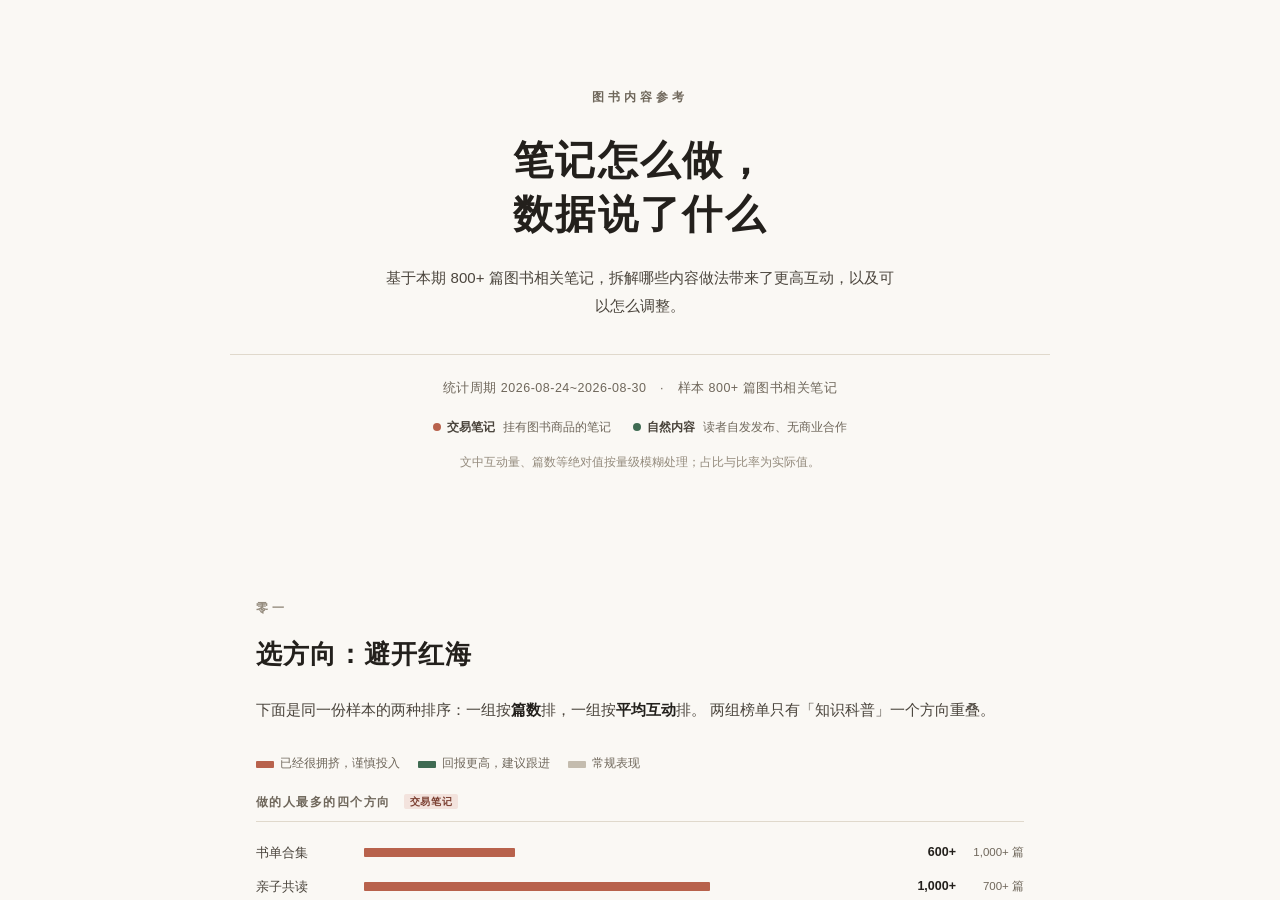
==== 2026M9W2/index.html @ cff37da3 "Add files via upload" ====
<!DOCTYPE html>
<!-- saved from url=(0308)https://dibp.xiaohongshu.com/hi/preview?embed=1&caller=web&v=2&url=https%3A%2F%2Fpicasso-private-1251524319.cos.ap-shanghai.myqcloud.com%2Fdibp%2Fbook-guide-w35-v2%2Findex.html&fileName=https%3A%2F%2Fpicasso-private-1251524319.cos.ap-shanghai.myqcloud.com%2Fdibp%2Fbook-guide-w35-v2%2Findex.html&type=webpage -->
<html theme="REDcity_Base_Color-Light"><head><meta http-equiv="Content-Type" content="text/html; charset=UTF-8"><script formula-runtime="">!function(){"use strict";function e(e){for(var r=1;r<arguments.length;r++){var t=null!=arguments[r]?arguments[r]:{},n=Object.keys(t);"function"==typeof Object.getOwnPropertySymbols&&(n=n.concat(Object.getOwnPropertySymbols(t).filter(function(e){return Object.getOwnPropertyDescriptor(t,e).enumerable}))),n.forEach(function(r){var n;n=t[r],r in e?Object.defineProperty(e,r,{value:n,enumerable:!0,configurable:!0,writable:!0}):e[r]=n})}return e}function r(e,r){return r=null!=r?r:{},Object.getOwnPropertyDescriptors?Object.defineProperties(e,Object.getOwnPropertyDescriptors(r)):(function(e,r){var t=Object.keys(e);if(Object.getOwnPropertySymbols){var n=Object.getOwnPropertySymbols(e);t.push.apply(t,n)}return t})(Object(r)).forEach(function(t){Object.defineProperty(e,t,Object.getOwnPropertyDescriptor(r,t))}),e}var t,n,a=function(t){var n="4.3.12",a="dibp-hi",o="1.0.0";return r(e({},t),{context_artifactName:a,context_artifactVersion:n||"unknown",measurement_data:r(e({},t.measurement_data),{packageName:a||"unknown",packageVersion:o||"unknown"})})},o=function(){if("undefined"!=typeof window){var e=(window.eaglet||window.insight||{}).push;return e?function(r){return e(a(r),"ApmXrayTracker")}:void 0}},s="FORMULA_ASSETS_LOAD_ERROR",i=function(){var e=localStorage.getItem(s);return e?JSON.parse(e):[]};function c(e){try{var r=o();if(r)r(e);else{var t=i();if(t.length>=1e3)return;t.push(e),localStorage.setItem(s,JSON.stringify(t))}}catch(r){console.error({error:r,errorData:e})}}function u(e){var r={},t=Object.keys(r),n=e.startsWith("//")?"https:".concat(e):e,a=t.find(function(e){return n.includes(e)});if(a)return r[a]}function l(e){return e.href||e.currentSrc||e.src}try{t=function(e,r,t,a){var o=function(e,r){try{if(!e)return;var t="//cdn.xiaohongshu.com",n=function(r,n){var a=new URL(e);return a.searchParams.set("business",r),a.searchParams.set("scene",n),a.host=t.replace("//",""),a.toString()},a=u(e);if(a){if(a.getBackupUrl)return Function("return".concat(a.getBackupUrl))()(e,a.business,a.scene);if(a.business&&a.scene)return n(a.business,a.scene)}var o="//fe-static.xhscdn.com";if(e.includes(o)&&["js","css"].includes(r))return n("fe","feplatform");return}catch(e){return}}(e,r);if(!o)return void c({measurement_name:"reload_resource_error",measurement_data:n(t,{retryErrorType:"newUrlError",timestamp:String(Date.now())})});if("js"===r)(_=document.createElement("script")).src=o;else if("css"===r)(_=document.createElement("link")).rel="stylesheet",_.href=o;else if("img"===r){a.src&&(a.src=o);var s=a.closest("picture");if(s){var i=Array.from(s.querySelectorAll("source")),f=!0,m=!1,d=void 0;try{for(var _,y,v=i[Symbol.iterator]();!(f=(y=v.next()).done);f=!0){var p=y.value;p.srcset&&(p.srcset=o)}}catch(e){m=!0,d=e}finally{try{f||null==v.return||v.return()}finally{if(m)throw d}}}_=a}else("video"===r||"audio"===r)&&(!function(e,r){if("source"===e.tagName.toLowerCase()){var t=e.parentElement;if(t){var n=Array.from(t.querySelectorAll("source")),a=!0,o=!1,s=void 0;try{for(var i,c=n[Symbol.iterator]();!(a=(i=c.next()).done);a=!0)i.value.src=r}catch(e){o=!0,s=e}finally{try{a||null==c.return||c.return()}finally{if(o)throw s}}t.load()}}else e.src!==r&&(e.src=r),e.load()}(a,o),_="source"===a.tagName.toLowerCase()?a.parentElement:a);_&&(_.dataset.formulaAssetRetry="1",("js"===r||"css"===r)&&document.head.appendChild(_),_.addEventListener("audio"===r||"video"===r?"loadeddata":"load",function(){c({measurement_name:"reload_resource_duration",measurement_data:n(t,{duration:Date.now()-new Date(Number(t.timestamp)).getTime(),retryResourceUrl:l(_)})})}),_.addEventListener("error",function(){c({measurement_name:"reload_resource_error",measurement_data:n(t,{timestamp:String(Date.now()),retryErrorType:"retryOnloadError",retryResourceUrl:l(_)})})}))},n=Object.assign,window.addEventListener("error",function(e){try{var r,n,a,o,s=e.target;if(!s)return;var i=l(s);if(!i)return;var f=(a=s.tagName.toLowerCase(),"link"===a?"css":"script"===a?"js":"source"===a.toLowerCase()&&["audio","video"].includes((null==(r=s.parentElement)?void 0:r.tagName.toLowerCase())||"")?null==(n=s.parentElement)?void 0:n.tagName.toLowerCase():a);if(!function(e,r,t){var n,a=["resource/js/bundler-runtime.3f136bbd.js","resource/css/library-delight.a137c0d7.css","resource/js/library-delight.dc5c3684.js","resource/js/library-polyfill.421d51a9.js","resource/js/library-launcher.fbbab3d6.js","resource/js/library-lodash.af500da6.js","resource/js/library-axios.fc79f8bd.js","resource/js/library-vue.62626b24.js","resource/js/2206.d423aa3c.js","resource/js/3097.2f821553.js","resource/css/3097.6bf47185.css","resource/js/index.30dae209.js","resource/css/index.9c8cc1d4.css","resource/css/async/6775.5de8142c.css"],o=!!t.dataset.formulaCdnRetry||!!(null==(n=t.parentElement)?void 0:n.dataset.formulaCdnRetry);if(a.some(function(r){return e.includes(r)})||o)return!0;var s=u(e);return!!s&&!!s.assetTypes.includes(r)&&!!s.ignoreRetryAttribute}(i,f,s))return;var m=s.dataset.formulaAssetRetry||(null==(o=s.parentElement)?void 0:o.dataset.formulaAssetRetry),d={measurement_name:"biz_load_error_count",measurement_data:{path:window.location.href,resourceTag:f,resourceUrl:i,timestamp:String(Date.now())}};m||(c(d),t(i,f,d.measurement_data,s))}catch(e){console.error(e)}},!0),window.addEventListener("load",function(){try{var e=o();if(!e)return;var r=i();if(r.length>0){var t=!0,n=!1,a=void 0;try{for(var c,u=r[Symbol.iterator]();!(t=(c=u.next()).done);t=!0){var l=c.value;e(l)}}catch(e){n=!0,a=e}finally{try{t||null==u.return||u.return()}finally{if(n)throw a}}}localStorage.removeItem(s)}catch(e){console.error(e)}})}catch(e){console.error("formula assets retry error: ",e)}}();</script><script data-apm-fmp-pre-module="">!function(){"use strict";var e=window,r=document;try{var t="__FST__",n=["HTML","HEAD","META","LINK","SCRIPT","STYLE","NOSCRIPT"];e[t]=e[t]||{runned:!1,observer:null,mutaRecords:[],imgObserver:null,imgRecords:[],run:function(t){try{!t.runned&&(t.runned=!0,e.MutationObserver&&e.performance&&e.performance.now&&(t.observer=new e.MutationObserver(function(r){try{t.mutaRecords.push({mutations:r,startTime:e.performance.now()}),r.filter(function(e){var r=(e.target.nodeName||"").toUpperCase();return"childList"===e.type&&r&&-1===n.indexOf(r)&&e.addedNodes&&e.addedNodes.length}).forEach(function(r){[].slice.call(r.addedNodes,0).filter(function(e){var r=(e.nodeName||"").toUpperCase();return 1===e.nodeType&&"IMG"===r&&e.isConnected&&!e.closest("[fmp-ignore]")&&!e.hasAttribute("fmp-ignore")}).forEach(function(r){r.addEventListener("load",function(){try{var n=e.performance.now(),i=r.getAttribute("src")||"";e.requestAnimationFrame(function o(a){try{r&&r.naturalWidth&&r.naturalHeight?t.imgRecords.push({name:i.split(":")[1]||i,responseEnd:a,loadTime:n,startTime:0,duration:0,type:"loaded"}):e.requestAnimationFrame(o)}catch(e){}})}catch(e){}})})})}catch(e){}}),t.observer.observe(r,{childList:!0,subtree:!0}),e.PerformanceObserver&&(t.imgObserver=new e.PerformanceObserver(function(e){try{e.getEntries().filter(function(e){return"img"===e.initiatorType||"css"===e.initiatorType||"link"===e.initiatorType}).forEach(function(e){t.imgRecords.push({name:e.name.split(":")[1]||e.name,responseEnd:e.responseEnd,startTime:e.startTime,duration:e.duration,type:"entry"})})}catch(e){}}),t.imgObserver.observe({entryTypes:["resource"]}))))}catch(e){}}},e[t].runned||e[t].run(e[t])}catch(e){}}();</script><title>文件预览</title><meta name="viewport" content="width=device-width,initial-scale=1,minimum-scale=1,maximum-scale=1,user-scalable=no,viewport-fit=cover"><meta name="format-detection" content="telephone=no,address=no,email=no"><meta name="mobileOptimized" content="width"><meta name="HandheldFriendly" content="true"><meta name="applicable-device" content="pc,mobile"><meta http-equiv="X-UA-Compatible" content="IE=Edge,chrome=1"><meta http-equiv="Cache-Control" content="no-transform"><meta http-equiv="Cache-Control" content="no-siteapp"><meta name="mobile-web-app-capable" content="yes"><meta name="apple-mobile-web-app-status-bar-style" content="black"><meta name="hi-build-version" content="dc1e1cc.1788860497013"><link rel="shortcut icon" href="https://www.xiaohongshu.com/favicon.ico"><script formula-runtime="">(()=>{})();</script><script defer="defer" src="./index_files/bundler-runtime.3f136bbd.js.下载" crossorigin="anonymous"></script><script defer="defer" src="./index_files/library-delight.dc5c3684.js.下载" crossorigin="anonymous"></script><script defer="defer" src="./index_files/library-polyfill.421d51a9.js.下载" crossorigin="anonymous"></script><script defer="defer" src="./index_files/library-launcher.fbbab3d6.js.下载" crossorigin="anonymous"></script><script defer="defer" src="./index_files/library-lodash.af500da6.js.下载" crossorigin="anonymous"></script><script defer="defer" src="./index_files/library-axios.fc79f8bd.js.下载" crossorigin="anonymous"></script><script defer="defer" src="./index_files/library-vue.62626b24.js.下载" crossorigin="anonymous"></script><script defer="defer" src="./index_files/2206.d423aa3c.js.下载" crossorigin="anonymous"></script><script defer="defer" src="./index_files/3097.2f821553.js.下载" crossorigin="anonymous"></script><script defer="defer" src="./index_files/index.30dae209.js.下载" crossorigin="anonymous"></script><link href="./index_files/library-delight.a137c0d7.css" rel="stylesheet" crossorigin="anonymous"><link href="./index_files/3097.6bf47185.css" rel="stylesheet" crossorigin="anonymous"><link href="./index_files/index.9c8cc1d4.css" rel="stylesheet" crossorigin="anonymous"><style>.contact-icon{width:20px;height:20px;vertical-align:middle}.contacts-input-outlined{box-shadow:none!important}.contacts-input-outlined:focus,.contacts-input-outlined:hover,.contacts-input-outlined:active{box-shadow:none!important}.contacts-input::placeholder{color:var(--color-text-placeholder)}._scroller_1d1qg_18{width:100%;overflow-x:auto;max-height:100%;height:490px}._container_1d1qg_24{border:1px solid var(--color-border);width:100%;min-width:650px;height:100%;border-radius:8px;display:flex;-webkit-user-select:none;user-select:none}._container_1d1qg_24 ._left_1d1qg_33,._container_1d1qg_24 ._right_1d1qg_34{width:50%;padding:8px 8px 0}._container_1d1qg_24._darkMode_1d1qg_39 .contact-tag{color:var(--color-text-description)!important}._container_1d1qg_24._darkMode_1d1qg_39 .ant-popover .ant-popover-inner{background-color:var(--color-bg-1)!important;border-color:var(--color-border)!important;color:var(--color-text-title)!important}._container_1d1qg_24._darkMode_1d1qg_39 .ant-popover .ant-popover-arrow:before{background-color:var(--color-bg-1)!important;border-color:var(--color-border)!important}._container_1d1qg_24._darkMode_1d1qg_39 .ant-popover .ant-popover-title,._container_1d1qg_24._darkMode_1d1qg_39 .ant-popover .ant-popover-content{color:var(--color-text-title)!important}._container_1d1qg_24 ._popoverDarkMode_1d1qg_57 .ant-popover .ant-popover-inner{background-color:var(--color-bg-1)!important;border-color:var(--color-border)!important;color:var(--color-text-title)!important}._container_1d1qg_24 ._popoverDarkMode_1d1qg_57 .ant-popover .ant-popover-arrow:before{background-color:var(--color-bg-1)!important;border-color:var(--color-border)!important}._container_1d1qg_24 ._divider_1d1qg_66{width:100%;height:1px;background-color:var(--grey-05);margin-bottom:8px}._container_1d1qg_24 ._error-wrap_1d1qg_72,._container_1d1qg_24 ._empty-wrap_1d1qg_73,._container_1d1qg_24 ._loading-wrap_1d1qg_74{display:flex;justify-content:center;align-items:center;height:100%;width:100%;flex:1}._container_1d1qg_24 ._empty-wrap_1d1qg_73,._container_1d1qg_24 ._error-wrap_1d1qg_72{flex-direction:column}._container_1d1qg_24 ._empty-wrap_1d1qg_73 ._title_1d1qg_86,._container_1d1qg_24 ._error-wrap_1d1qg_72 ._title_1d1qg_86{font:var(--base-16-B);margin-top:24px;color:var(--color-text-title)}._container_1d1qg_24 ._left_1d1qg_33{display:flex;flex-direction:column}._container_1d1qg_24 ._left_1d1qg_33 ._department-breadcrumb_1d1qg_96{margin:4px}._container_1d1qg_24 ._left_1d1qg_33 ._check-all-btn_1d1qg_99{padding:0 8px 8px}._container_1d1qg_24 ._left_1d1qg_33 ._check-all-btn-label_1d1qg_102{margin-left:4px;font:var(--base-14-B);color:var(--color-text-title)}._container_1d1qg_24 ._left_1d1qg_33 ._skeleton-wrap_1d1qg_107{height:calc(100% - 66px);padding:12px 24px 20px 16px;overflow-y:hidden}._container_1d1qg_24 ._left_1d1qg_33 ._skeleton-wrap_1d1qg_107 ._skeleton-item_1d1qg_112{display:flex;align-items:center;margin-bottom:16px}._container_1d1qg_24 ._left_1d1qg_33 ._skeleton-wrap_1d1qg_107 ._skeleton-item_1d1qg_112 ._skeleton-paragraph_1d1qg_117{margin-right:10px}._container_1d1qg_24 ._left_1d1qg_33 ._skeleton-wrap_1d1qg_107 ._skeleton-item_1d1qg_112 ._skeleton-avatar_1d1qg_120{margin-right:8px;display:flex;align-items:center}._container_1d1qg_24 ._left_1d1qg_33 ._skeleton-wrap_1d1qg_107 ._skeleton-item_1d1qg_112 ._skeleton-paragraph-line_1d1qg_125{flex:1}._container_1d1qg_24 ._left_1d1qg_33 ._skeleton-wrap_1d1qg_107 ._skeleton-item_1d1qg_112 ul{margin:0}._container_1d1qg_24 ._left_1d1qg_33 ._inputWrapper_1d1qg_131{padding:8px}._container_1d1qg_24 ._left_1d1qg_33 ._inputWrapper_1d1qg_131 .contacts-input-prefix .contact-icon{color:var(--color-text-title)!important}._container_1d1qg_24 ._left_1d1qg_33 ._switchOrgWrapper_1d1qg_137{width:100%;display:flex}._container_1d1qg_24 ._left_1d1qg_33 ._switchOrg_1d1qg_137{width:100%;height:32px;margin:4px 0;display:flex;align-items:center;font-size:14px;font-weight:400;line-height:22px;cursor:pointer;border-radius:4px;color:var(--color-text-title)}._container_1d1qg_24 ._left_1d1qg_33 ._switchOrg_1d1qg_137:hover{background-color:var(--color-fill-hover-0)}._container_1d1qg_24 ._left_1d1qg_33 ._switchOrg_1d1qg_137:active{background-color:var(--color-fill-pressing-0)}._container_1d1qg_24 ._left_1d1qg_33 ._batch-search-title_1d1qg_160{padding:8px 16px 4px;color:var(--color-text-description);font:var(--base-14)}._container_1d1qg_24 ._left_1d1qg_33 ._batch-search-content_1d1qg_165{cursor:pointer;background-color:var(--color-fill-hover-0);color:var(--color-text-title);border-radius:4px;padding:8px;font:var(--base-14);overflow-y:auto}._container_1d1qg_24 ._left_1d1qg_33 ._searchList_1d1qg_174{height:376px;overflow-y:auto;overflow-x:hidden;flex:1}._container_1d1qg_24 ._left_1d1qg_33 ._searchList_1d1qg_174 ._list-item_1d1qg_180{display:flex;align-items:center;justify-content:space-between;padding:4px 8px;cursor:pointer;border-radius:4px}._container_1d1qg_24 ._left_1d1qg_33 ._searchList_1d1qg_174 ._list-item_1d1qg_180 ._left-item_1d1qg_188{display:flex;align-items:center}._container_1d1qg_24 ._left_1d1qg_33 ._searchList_1d1qg_174 ._list-item_1d1qg_180 ._right-tag_1d1qg_192{align-self:flex-end}._container_1d1qg_24 ._left_1d1qg_33 ._searchList_1d1qg_174 ._list-item_1d1qg_180 ._right-tag_1d1qg_192 .contact-tag{max-width:150px;overflow:hidden;text-overflow:ellipsis;font-weight:400}._container_1d1qg_24 ._left_1d1qg_33 ._searchList_1d1qg_174 ._list-item_1d1qg_180 ._right-opt_1d1qg_201 ._item-btn_1d1qg_201{cursor:pointer;color:var(--brand);border-radius:4px;padding:4px 4px 4px 8px;background:var(--color-fill-1);font:var(--base-12-B);white-space:nowrap}._container_1d1qg_24 ._left_1d1qg_33 ._searchList_1d1qg_174 ._list-item_1d1qg_180 ._right-opt_1d1qg_201 ._item-btn_1d1qg_201:hover{background-color:var(--grey-05)}._container_1d1qg_24 ._left_1d1qg_33 ._searchList_1d1qg_174 ._list-item_1d1qg_180 ._right-opt_1d1qg_201 ._item-btn_1d1qg_201._disabled_1d1qg_213{color:var(--grey-20);cursor:not-allowed}._container_1d1qg_24 ._left_1d1qg_33 ._searchList_1d1qg_174 ._list-item_1d1qg_180 ._right-opt_1d1qg_201 ._item-btn_1d1qg_201._disabled_1d1qg_213:hover{background-color:var(--color-fill-1)}._container_1d1qg_24 ._left_1d1qg_33 ._searchList_1d1qg_174 ._list-item_1d1qg_180._active_1d1qg_220{background-color:var(--color-fill-hover-0)}._container_1d1qg_24 ._left_1d1qg_33 ._searchList_1d1qg_174 ._list-item_1d1qg_180._active_1d1qg_220 .checkbox-checked-hover{color:var(--brand-hover)}._container_1d1qg_24 ._left_1d1qg_33 ._searchList_1d1qg_174 ._list-item_1d1qg_180._active_1d1qg_220 .checkbox-hover{border-color:var(--brand)}._container_1d1qg_24 ._left_1d1qg_33 ._searchList_1d1qg_174 ._list-item_1d1qg_180._disabled_1d1qg_213{cursor:not-allowed}._container_1d1qg_24 ._left_1d1qg_33 ._searchList_1d1qg_174 ._list-item_1d1qg_180._disabled_1d1qg_213 .checkbox-checked-hover{color:var(--color-primary-disabled)}._container_1d1qg_24 ._left_1d1qg_33 ._searchList_1d1qg_174 ._list-item_1d1qg_180:hover:not(._disabled_1d1qg_213):not(._key-control_1d1qg_235) .checkbox-checked-hover{color:var(--brand-hover)}._container_1d1qg_24 ._left_1d1qg_33 ._searchList_1d1qg_174 ._list-item_1d1qg_180:hover:not(._disabled_1d1qg_213):not(._key-control_1d1qg_235) .checkbox-hover{border-color:var(--brand)}._container_1d1qg_24 ._left_1d1qg_33 .contacts-input{font-weight:400}._container_1d1qg_24 ._right_1d1qg_34{border-left:1px solid var(--color-border);display:flex;flex-direction:column;padding:0}._container_1d1qg_24 ._right_1d1qg_34 ._total_1d1qg_250{padding:16px;font:var(--base-14-B);color:var(--color-text-title);display:flex;justify-content:space-between;align-items:center}._container_1d1qg_24 ._right_1d1qg_34 ._total_1d1qg_250 ._clear-btn_1d1qg_258{color:var(--brand);cursor:pointer;font-weight:500}._container_1d1qg_24 ._right_1d1qg_34 ._selected-list_1d1qg_263{flex:1;margin-left:8px;overflow:hidden}._container_1d1qg_24 ._right_1d1qg_34 ._selected-list_1d1qg_263 ._list-item_1d1qg_180{display:flex;align-items:center;justify-content:space-between;padding:4px 8px 4px 0}._container_1d1qg_24 ._right_1d1qg_34 ._selected-list_1d1qg_263 ._list-item_1d1qg_180 ._closeBtn_1d1qg_274{cursor:pointer;width:32px;height:32px;display:flex;align-items:center;justify-content:center;border-radius:4px;color:var(--color-text-description)}._container_1d1qg_24 ._right_1d1qg_34 ._selected-list_1d1qg_263 ._list-item_1d1qg_180 ._closeBtn_1d1qg_274:hover,._container_1d1qg_24 ._right_1d1qg_34 ._selected-list_1d1qg_263 ._list-item_1d1qg_180 ._closeBtn_1d1qg_274:visited{background-color:var(--color-fill-hover-0)}._upload-invalid-result_1d1qg_290{width:100%;max-width:100%;min-width:0;box-sizing:border-box;line-height:24px;display:-webkit-box;overflow:hidden;-webkit-box-orient:vertical;-webkit-line-clamp:3;overflow-wrap:anywhere;word-break:break-word}._upload-invalid-hover-label_1d1qg_303{margin:0 2px;border-bottom:1px dashed var(--color-warning);color:var(--color-warning);cursor:help}._upload-invalid-rows-text_1d1qg_309{overflow-wrap:anywhere;word-break:break-all}._upload-invalid-tooltip_1d1qg_313{width:100%;max-width:360px;max-height:88px;overflow-y:auto;line-height:22px;overflow-wrap:anywhere;word-break:break-all}._upload-invalid-footer_1d1qg_322{display:flex;justify-content:flex-end;width:100%;margin-top:12px}.checkbox-inner{border-color:var(--brand)}._checkbox-wrap_loetm_4{display:inline-flex;align-items:center;cursor:pointer}._checkbox-wrap_loetm_4 input[type=checkbox]{display:none}._checkbox-wrap_loetm_4 ._checkbox_loetm_1{display:inline-flex;align-items:center;justify-content:center;width:20px;height:20px;cursor:pointer;flex-shrink:0}._checkbox-wrap_loetm_4 ._checkbox_loetm_1 ._checked_loetm_21{color:var(--brand)}._checkbox-wrap_loetm_4 ._checkbox_loetm_1 ._checkbox-inner_loetm_1{display:inline-block;width:16px;height:16px;border-radius:4px;border:1.5px solid var(--color-border);background-color:var(--color-fill-1);cursor:pointer}._checkbox-wrap_loetm_4 ._checkbox_loetm_1 ._checkbox-inner_loetm_1._indeterminate_loetm_33{background-color:var(--brand);border-color:var(--brand);position:relative}._checkbox-wrap_loetm_4 ._checkbox_loetm_1 ._checkbox-inner_loetm_1._indeterminate_loetm_33:after{content:" ";position:absolute;display:inline-block;width:10px;height:2px;border:4px;background-color:var(--color-icon-white-light-default-2);top:50%;left:50%;transform:translate(-50%,-50%);border-radius:4px}._checkbox-wrap_loetm_4:hover ._checkbox_loetm_1 ._checked_loetm_21{color:var(--brand-hover)}._checkbox-wrap_loetm_4:hover ._checkbox_loetm_1 ._checkbox-inner_loetm_1{border-color:var(--brand)}._checkbox-wrap_loetm_4._checkbox-wrap-disabled_loetm_57,._checkbox-wrap_loetm_4._checkbox-wrap-disabled_loetm_57 ._checkbox_loetm_1{cursor:not-allowed}._checkbox-wrap_loetm_4._checkbox-wrap-disabled_loetm_57 ._checkbox_loetm_1 ._checked_loetm_21{color:var(--color-primary-disabled)}._checkbox-wrap_loetm_4._checkbox-wrap-disabled_loetm_57 ._checkbox_loetm_1 ._checkbox-inner_loetm_1{cursor:not-allowed;border:1.5px solid var(--grey-08)}._checkbox-wrap_loetm_4._checkbox-wrap-disabled_loetm_57 ._checkbox_loetm_1 ._checkbox-inner_loetm_1._indeterminate_loetm_33{background-color:var(--color-primary-disabled);border-color:var(--color-primary-disabled)}._checkbox-wrap_loetm_4._checkbox-wrap-disabled_loetm_57 ._checkbox_loetm_1 ._checkbox-inner_loetm_1._indeterminate_loetm_33:after{background-color:var(--color-icon-white-light-default-0)}._checkbox-wrap_loetm_4 ._checkbox-right_loetm_77{margin-left:4px;display:inline-flex;align-items:center;min-width:0}._avatar-default_1pq2a_1{box-sizing:border-box;display:inline-flex;align-items:center;justify-content:center;background:var(--color-fill-1);color:var(--color-text-description);border:1px solid var(--grey-08);font-size:14px;font-weight:500;line-height:22px;width:28px;height:28px}._avatar-large_1pq2a_15{width:32px;height:32px;font-size:14px;line-height:22px}._avatar-small_1pq2a_21{width:24px;height:24px;font-size:12px;line-height:20px}._avatar-img_1pq2a_27{width:100%;height:100%}._avatar-square_1pq2a_31,._avatar-square_1pq2a_31 ._avatar-img_1pq2a_27{border-radius:4px}._avatar-circle_1pq2a_37,._avatar-circle_1pq2a_37 ._avatar-img_1pq2a_27{border-radius:50%}._avatar_1pq2a_1 ._disabled_1pq2a_43{opacity:.5}._tag_k1gge_1{font:var(--base-12-B);padding:0 4px;border-radius:2px;margin-right:8px}._title_k1gge_7{-webkit-line-clamp:1;display:-webkit-inline-box;overflow:hidden;-webkit-box-orient:vertical;vertical-align:bottom}._member-item_13l11_1{display:inline-flex;align-items:center;min-width:0;height:42px}._member-item_13l11_1 ._item_13l11_7{min-width:0;margin-right:8px}._member-item_13l11_1 ._name_13l11_11{font:var(--base-14);color:var(--color-text-title);font-weight:400;line-height:22px;display:inline-flex;align-items:center}._member-item_13l11_1 ._name_13l11_11 .contact-tag{max-width:150px;overflow:hidden;text-overflow:ellipsis}._member-item_13l11_1 ._name_13l11_11 ._title_13l11_24{-webkit-line-clamp:1;overflow:hidden;-webkit-box-orient:vertical;vertical-align:bottom;display:flex}._member-item_13l11_1 ._name_13l11_11 ._title_13l11_24 ._name-text_13l11_31{overflow:hidden;text-overflow:ellipsis;white-space:nowrap}._member-item_13l11_1 ._name_13l11_11 ._force-imported-tag_13l11_36{display:inline-flex;align-items:center;justify-content:center;width:16px;height:16px;margin-left:6px;border:1px solid var(--color-warning);border-radius:50%;background:var(--color-warning-light);color:var(--color-warning);font-size:12px;font-weight:600;line-height:16px;cursor:default;flex-shrink:0}._member-item_13l11_1 ._department_13l11_53{font:var(--base-12);color:var(--color-text-description);white-space:nowrap;text-overflow:ellipsis;overflow:hidden}._member-item_13l11_1 ._tag-icon_13l11_60{width:32px;height:32px;border-radius:16px;display:flex;justify-content:center;align-items:center;background-color:#3077f2}._member-item_13l11_1 ._item-tag_13l11_69{display:inline-flex;padding:0 4px;height:18px;align-items:center;justify-content:center;border-radius:4px;white-space:nowrap;font-weight:500;font-size:var(--size-text-small-s);color:var(--color-blue-8);background:var(--color-primary-light-o);margin-left:4px}._member-item_13l11_1 .item-tag_robot{color:var(--color-cyan-8);background:var(--color-cyan-1)}._member-item_13l11_1 .item-tag_artificial{color:var(--color-blue-8);background:var(--color-primary-light-o)}._wrapper_xgg3j_1{display:flex;align-items:center;padding:0 6px;margin-bottom:8px}._question_xgg3j_7{color:var(--color-text-description);font:var(--base-12);font-feature-settings:"case";display:flex;align-items:center;width:fit-content;cursor:pointer}._question_xgg3j_7:hover{color:var(--brand)}._text_xgg3j_19{font:var(--base-12);color:var(--color-text-description)}._question-panel_xgg3j_23{padding:15px;color:var(--color-text-description);font:var(--base-14);font-feature-settings:"case";border:1px solid var(--grey-05);box-shadow:var(--shadow-2);border-radius:8px;background:var(--color-fill-1)}._question-panel_xgg3j_23 ._question-img_xgg3j_33{width:416px;height:230px;margin-top:8px;border-radius:4px;border:1px solid var(--grey-05)}._searchList_1y1kx_1{width:100%;height:100%;overflow-y:auto}._searchList_1y1kx_1 ._divider_1y1kx_6{border:.5px solid var(--color-border);height:0px;margin-top:4px;margin-left:4px;margin-right:4px}._searchList_1y1kx_1 ._title_1y1kx_13{font-size:12px;font-weight:500;line-height:20px;color:var(--color-text-description);height:28px;padding-top:8px;padding-left:8px}._searchList_1y1kx_1 ._list-item_1y1kx_22{display:flex;align-items:center;justify-content:space-between;padding:4px 8px;cursor:pointer;border-radius:4px}._searchList_1y1kx_1 ._list-item_1y1kx_22 ._left-item_1y1kx_30{display:flex;align-items:center}._searchList_1y1kx_1 ._list-item_1y1kx_22 ._right-tag_1y1kx_34{align-self:flex-end}._searchList_1y1kx_1 ._list-item_1y1kx_22 ._right-tag_1y1kx_34 .contact-tag{max-width:150px;overflow:hidden;text-overflow:ellipsis;font-weight:400}._searchList_1y1kx_1 ._list-item_1y1kx_22 ._right-opt_1y1kx_43 ._item-btn_1y1kx_43{cursor:pointer;color:var(--brand);border-radius:4px;padding:4px 4px 4px 8px;font:var(--base-12-B);white-space:nowrap}._searchList_1y1kx_1 ._list-item_1y1kx_22 ._right-opt_1y1kx_43 ._item-btn_1y1kx_43:hover{background:var(--color-fill-1)}._searchList_1y1kx_1 ._list-item_1y1kx_22 ._right-opt_1y1kx_43 ._item-btn_1y1kx_43._disabled_1y1kx_54{color:var(--grey-20);cursor:not-allowed}._searchList_1y1kx_1 ._list-item_1y1kx_22 ._right-opt_1y1kx_43 ._item-btn_1y1kx_43._disabled_1y1kx_54:hover{background-color:var(--color-fill-1)}._searchList_1y1kx_1 ._list-item_1y1kx_22._active_1y1kx_61{background-color:var(--color-fill-hover-0)}._searchList_1y1kx_1 ._list-item_1y1kx_22._active_1y1kx_61 .checkbox-checked-hover{color:var(--brand-hover)}._searchList_1y1kx_1 ._list-item_1y1kx_22._active_1y1kx_61 .checkbox-hover{border-color:var(--brand)}._searchList_1y1kx_1 ._list-item_1y1kx_22._disabled_1y1kx_54{cursor:not-allowed}._searchList_1y1kx_1 ._list-item_1y1kx_22._disabled_1y1kx_54 .checkbox-checked-hover{color:var(--color-primary-disabled)}._searchList_1y1kx_1 ._list-item_1y1kx_22:hover:not(._disabled_1y1kx_54):not(._key-control_1y1kx_76) .checkbox-checked-hover{color:var(--brand-hover)}._searchList_1y1kx_1 ._list-item_1y1kx_22:hover:not(._disabled_1y1kx_54):not(._key-control_1y1kx_76) .checkbox-hover{border-color:var(--brand)}._searchList_1y1kx_1 ._list-item-chat_1y1kx_82{padding:0}._searchList_1y1kx_1 ._list-item_1y1kx_22:hover{background-color:var(--color-fill-hover-0)}._searchList_1y1kx_1 ._list-item_1y1kx_22:hover .checkbox-checked-hover{color:var(--brand-hover)}._searchList_1y1kx_1 ._list-item_1y1kx_22:hover .checkbox-hover{border-color:var(--brand)}._searchList_1y1kx_1 ._expandBtn_1y1kx_94{height:36px;padding:8px;color:var(--color-text-description);font-weight:500;font-size:12px;line-height:20px;cursor:pointer;display:flex;align-items:center;justify-content:space-between;border-radius:4px}._searchList_1y1kx_1 ._expandBtn_1y1kx_94:hover{background-color:var(--color-fill-hover-0)}._searchList_1y1kx_1 ._searchListItem_1y1kx_110:last-of-type ._expandBtn_1y1kx_94:last-of-type{margin-bottom:8px}._chatList_18nn8_1{height:100%;overflow:hidden;display:flex;flex-direction:column}._header_18nn8_7{height:38px;padding:4px 8px}._listWrapper_18nn8_11{flex:1;overflow-y:auto;padding:0}._listWrapper_18nn8_11::-webkit-scrollbar{width:6px}._listWrapper_18nn8_11::-webkit-scrollbar-thumb{background-color:#0000001a;border-radius:3px}._chatItem_18nn8_23{display:flex;align-items:center;padding:4px 8px;cursor:pointer;height:48px;width:100%;border-radius:4px}._chatItem_18nn8_23:hover{background-color:var(--color-fill-hover-0)}._chatItem_18nn8_23:hover .checkbox-checked-hover{color:var(--brand-hover)}._chatItem_18nn8_23:hover .checkbox-hover{border-color:var(--brand)}._checkbox_18nn8_35{margin-right:8px;flex-shrink:0}._chatContent_18nn8_45{flex:1;display:flex;align-items:center;min-width:0}._avatar_18nn8_51{width:32px;height:32px;border-radius:50%;margin-right:8px;flex-shrink:0;object-fit:cover}._info_18nn8_59{flex:1;min-width:0}._name_18nn8_63{height:22px;line-height:22px;font-size:14px;color:var(--color-text-title);font-weight:400;overflow:hidden;text-overflow:ellipsis;white-space:nowrap;display:flex;width:100%}._nameText_18nn8_75{max-width:230px;overflow:hidden;text-overflow:ellipsis;white-space:nowrap}._memberCount_18nn8_81{height:20px;font-size:12px;color:var(--color-text-paragraph);line-height:20px;margin-top:2px;font-weight:400}._loading_18nn8_89,._empty_18nn8_90{display:flex;align-items:center;justify-content:center;height:200px;color:#999;font-size:14px}._next-btn_18nn8_98{padding:4px 4px 4px 8px;cursor:pointer;width:56px;height:28px;border-radius:4px;display:flex;justify-content:center;align-items:center}._next-btn_18nn8_98:hover{background-color:var(--color-fill-1)}._next-text_18nn8_111{width:25px;height:20px;color:#3077f2;font-weight:500;font-size:12px;line-height:20px}._memberListWrapper_18nn8_119{height:100%;overflow:hidden;display:flex;flex-direction:column}._memberList_18nn8_119{height:376px;overflow-y:auto;overflow-x:hidden;flex:1}._memberList_18nn8_119 ._check-all-btn_18nn8_131{height:38px;padding:8px;margin-top:8px}._memberList_18nn8_119 ._check-all-btn-label_18nn8_136{margin-left:4px;font:var(--base-14-B);color:var(--color-text-title)}._memberList_18nn8_119 ._list-item_18nn8_141{display:flex;align-items:center;justify-content:space-between;padding:4px 8px;cursor:pointer;border-radius:4px}._memberList_18nn8_119 ._list-item_18nn8_141 ._left-item_18nn8_149{display:flex;align-items:center}._memberList_18nn8_119 ._list-item_18nn8_141 ._right-tag_18nn8_153{align-self:flex-end}._memberList_18nn8_119 ._list-item_18nn8_141 ._right-tag_18nn8_153 .contact-tag{max-width:150px;overflow:hidden;text-overflow:ellipsis;font-weight:400}._memberList_18nn8_119 ._list-item_18nn8_141 ._right-opt_18nn8_162 ._item-btn_18nn8_162{cursor:pointer;color:var(--brand);border-radius:4px;padding:4px 4px 4px 8px;background:var(--color-fill-1);font:var(--base-12-B);white-space:nowrap}._memberList_18nn8_119 ._list-item_18nn8_141 ._right-opt_18nn8_162 ._item-btn_18nn8_162:hover{background-color:var(--grey-05)}._memberList_18nn8_119 ._list-item_18nn8_141 ._right-opt_18nn8_162 ._item-btn_18nn8_162._disabled_18nn8_174{color:var(--grey-20);cursor:not-allowed}._memberList_18nn8_119 ._list-item_18nn8_141 ._right-opt_18nn8_162 ._item-btn_18nn8_162._disabled_18nn8_174:hover{background-color:var(--color-fill-1)}._memberList_18nn8_119 ._list-item_18nn8_141._active_18nn8_181{background-color:var(--color-fill-hover-0)}._memberList_18nn8_119 ._list-item_18nn8_141._active_18nn8_181 .checkbox-checked-hover{color:var(--brand-hover)}._memberList_18nn8_119 ._list-item_18nn8_141._active_18nn8_181 .checkbox-hover{border-color:var(--brand)}._memberList_18nn8_119 ._list-item_18nn8_141._disabled_18nn8_174{cursor:not-allowed}._memberList_18nn8_119 ._list-item_18nn8_141._disabled_18nn8_174 .checkbox-checked-hover{color:var(--color-primary-disabled)}._memberList_18nn8_119 ._list-item_18nn8_141:hover:not(._disabled_18nn8_174):not(._key-control_18nn8_196) .checkbox-checked-hover{color:var(--brand-hover)}._memberList_18nn8_119 ._list-item_18nn8_141:hover:not(._disabled_18nn8_174):not(._key-control_18nn8_196) .checkbox-hover{border-color:var(--brand)}._memberList_18nn8_119 ._list-item_18nn8_141:hover{background-color:var(--color-fill-hover-0)}._memberList_18nn8_119 ._list-item_18nn8_141:hover .checkbox-checked-hover{color:var(--brand-hover)}._memberList_18nn8_119 ._list-item_18nn8_141:hover .checkbox-hover{border-color:var(--brand)}._tagList_w0f5u_1{height:100%;overflow:hidden;display:flex;flex-direction:column}._header_w0f5u_7{height:38px;padding:4px 8px}._listWrapper_w0f5u_11{flex:1;overflow-y:auto;padding:0}._listWrapper_w0f5u_11::-webkit-scrollbar{width:6px}._listWrapper_w0f5u_11::-webkit-scrollbar-thumb{background-color:#0000001a;border-radius:3px}._tagItem_w0f5u_23{display:flex;align-items:center;padding:4px 8px;cursor:pointer;height:50px}._tagItem_w0f5u_23:hover{background-color:var(--color-fill-hover-0)}._tagItem_w0f5u_23:hover .checkbox-checked-hover{color:var(--brand-hover)}._tagItem_w0f5u_23:hover .checkbox-hover{border-color:var(--brand)}._checkbox_w0f5u_33{margin-right:8px;flex-shrink:0}._tagContent_w0f5u_43{flex:1;display:flex;align-items:center;min-width:0}._avatar_w0f5u_49{width:32px;height:32px;border-radius:50%;margin-right:8px;flex-shrink:0;object-fit:cover}._info_w0f5u_57{flex:1;min-width:0}._name_w0f5u_61{height:42px;display:flex;align-items:center;line-height:22px;font-size:14px;color:var(--color-text-title);font-weight:400;overflow-y:hidden}._tag-icon_w0f5u_71{width:32px;height:32px;border-radius:16px;display:flex;justify-content:center;align-items:center;background-color:#3077f2}._breadcrumb-container_13bpx_1{display:flex;align-items:center;color:var(--color-text-title);font:var(--base-14);max-width:640px}._breadcrumb-container_13bpx_1 ._breadcrumb-item_13bpx_8{display:flex;align-items:center}._breadcrumb-container_13bpx_1 ._breadcrumb-item_13bpx_8 ._breadcrumb-item-title_13bpx_12{color:var(--color-text-title);cursor:pointer;white-space:nowrap;overflow-x:hidden;text-overflow:ellipsis;padding:3px 4px;max-width:160px;width:100%;border-radius:4px}._breadcrumb-container_13bpx_1 ._breadcrumb-item_13bpx_8 ._breadcrumb-item-title_13bpx_12:hover{background:var(--color-fill-hover-0);color:var(--color-text-title)}._breadcrumb-container_13bpx_1 ._breadcrumb-item_13bpx_8._last-item_13bpx_27{min-width:0px;flex:1}._breadcrumb-container_13bpx_1 ._breadcrumb-item_13bpx_8._last-item_13bpx_27 ._breadcrumb-item-title_13bpx_12{max-width:none!important}._breadcrumb-container_13bpx_1 ._breadcrumb-item_13bpx_8 ._breadcrumb-first-title-item_13bpx_34{cursor:auto}._breadcrumb-container_13bpx_1 ._breadcrumb-item_13bpx_8 ._breadcrumb-first-title-item_13bpx_34:hover{background:transparent}._breadcrumb-container_13bpx_1 ._breadcrumb-item_13bpx_8 ._breadcrumb-item-title-highlight_13bpx_40{color:var(--color-text-title);cursor:auto}._breadcrumb-container_13bpx_1 ._breadcrumb-item_13bpx_8 ._breadcrumb-item-title-highlight_13bpx_40:hover{color:var(--color-text-title);background:transparent}._breadcrumb-container_13bpx_1 ._breadcrumb-item_13bpx_8 ._breadcrumb-item-title-highlight_13bpx_40._hover-last-item_13bpx_48{cursor:pointer}._breadcrumb-container_13bpx_1 ._breadcrumb-item_13bpx_8 ._breadcrumb-item-title-highlight_13bpx_40._hover-last-item_13bpx_48:hover{background:var(--color-fill-hover-0)}._breadcrumb-container_13bpx_1 ._breadcrumb-item_13bpx_8 ._breadcrumb-separator_13bpx_54{padding:0 10px}._breadcrumb-container_13bpx_1 ._breadcrumb-item_13bpx_8 ._breadcrumb-ellipsis_13bpx_57{cursor:pointer;position:relative;padding:3px 4px}._breadcrumb-container_13bpx_1 ._breadcrumb-item_13bpx_8 ._breadcrumb-ellipsis_13bpx_57:hover{background:var(--color-fill-hover-0);border-radius:4px}._dropdown-container_13bpx_66{width:224px}._dropdown-container_13bpx_66 ._dropdown-item_13bpx_69{color:var(--color-text-title);padding:5px 8px;display:flex;align-items:center;cursor:pointer}._dropdown-container_13bpx_66 ._dropdown-item_13bpx_69:hover{background:var(--color-fill-hover-0);border-radius:4px}._dropdown-container_13bpx_66 ._dropdown-item_13bpx_69 ._dropdown-item-title_13bpx_80{overflow:hidden;white-space:nowrap;text-overflow:ellipsis;margin-left:8px}@keyframes _m-skeleton-loading_edrfx_1{0%{transform:translate(-37.5%)}to{transform:translate(37.5%)}}._skeleton-active_edrfx_9 ._skeleton-title_edrfx_9,._skeleton-active_edrfx_9 ._skeleton-avatar_edrfx_10,._skeleton-active_edrfx_9 ._skeleton-paragraph_edrfx_11>li{position:relative;z-index:0;overflow:hidden;background:transparent}._skeleton-active_edrfx_9 ._skeleton-title_edrfx_9:after,._skeleton-active_edrfx_9 ._skeleton-avatar_edrfx_10:after,._skeleton-active_edrfx_9 ._skeleton-paragraph_edrfx_11>li:after{content:"";position:absolute;top:0;inset-inline-end:-150%;bottom:0;inset-inline-start:-150%;background:linear-gradient(90deg,var(--color-grey-3) 0%,var(--color-grey-2) 20%,var(--color-grey-3) 40%,var(--color-grey-2) 60%,var(--color-grey-3) 80%,var(--color-grey-2) 100%);animation-name:_m-skeleton-loading_edrfx_1;animation-duration:1.4s;animation-timing-function:ease;animation-iteration-count:infinite}._skeleton-content_edrfx_32 ._skeleton-paragraph_edrfx_11{margin-top:16px}._skeleton-content_edrfx_32._mobile_edrfx_35 ._skeleton-title_edrfx_9{margin-bottom:24px}._skeleton-content_edrfx_32._mobile_edrfx_35 ._skeleton-paragraph_edrfx_11 li{margin-top:16px}._skeleton-title_edrfx_9{height:24px;margin-top:0;padding:0;border-radius:4px;background-color:var(--color-fill-1)}._skeleton-paragraph_edrfx_11{padding-left:0;list-style-type:none}._skeleton-paragraph_edrfx_11 li{height:16px;margin-top:20px;border-radius:4px;background-color:var(--color-fill-1)}._skeleton-paragraph_edrfx_11 li:first-child{margin-top:0}._skeleton-avatar_edrfx_10{display:inline-block;border-radius:4px;background-color:var(--color-fill-1)}ol,ul{padding-left:30px;list-style-position:inside}html{box-sizing:border-box}*,*:before,*:after{box-sizing:inherit}*:focus,:focus-within,:focus-visible{outline:none}p,h1,h2,h3,h4,h5,h6{margin:0}:root{--color-text-paragraph: rgba(0, 0, 0, .7);--color-text-placeholder: rgba(0, 0, 0, .42);--color-text-disabled: rgba(0, 0, 0, .2);--color-primary: #3077f1;--color-fill-0: rgba(162, 29, 29, 0);--color-fill-disabled-0: rgba(0, 0, 0, .02);--color-bg-0: #f7f7f7;--color-bg-1: #ffffff;--color-bg-2: #fafafa;--color-bg-3: #ffffff;--color-windowbg-0: #ebeef7;--color-windowbg-1: rgba(255, 255, 255, .75);--color-fill-hover-1: #f7f7f7;--color-fill-pressing-1: #ebebeb;--color-fill-disabled-1: #fafafa;--color-mask-heavy: rgba(0, 0, 0, .4);--color-mask-light: rgba(0, 0, 0, .1);--color-mask-loading: rgba(255, 255, 255, .7);--color-success: #00ab47;--color-success-hover: #008f3c;--color-success-pressing: #006e30;--color-success-disabled: #8ce8aa;--color-success-light: #e1faeb;--color-success-light-hover: #c2f3d6;--color-success-light-pressing: #8ce8aa;--color-info: #3077f1;--color-info-hover: #1a5fd5;--color-info-pressing: #134cb2;--color-info-disabled: #b8d1fc;--color-info-light: #ebf2ff;--color-info-light-hover: #d6e5ff;--color-info-light-pressing: #b8d1fc;--color-primary-hover: #1a5fd5;--color-primary-pressing: #134cb2;--color-primary-disabled: #b8d1fc;--color-primary-light: #ebf2ff;--color-primary-light-o: rgba(48, 119, 242, .09);--color-primary-light-hover: #d6e5ff;--color-primary-light-hover-o: rgba(48, 119, 242, .2);--color-primary-light-pressing: #b8d1fc;--color-danger: #fb3367;--color-danger-hover: #d6214d;--color-danger-pressing: #ac123a;--color-danger-disabled: #feb1c3;--color-danger-light: #ffecf2;--color-danger-light-hover: #ffd8e4;--color-danger-light-pressing: #feb1c3;--color-warning: #fd6321;--color-warning-hover: #e45410;--color-warning-pressing: #bd4000;--color-warning-disabled: #ffc1a0;--color-warning-light: #ffeee5;--color-warning-light-hover: #fedfce;--color-warning-light-pressing: #ffc1a0;--color-white: #ffffff;--color-grey-0: #fafafa;--color-grey-1: #f3f3f3;--color-grey-2: #e2e2e2;--color-grey-3: #cccccc;--color-grey-4: #b4b4b4;--color-grey-5: #9d9d9d;--color-grey-6: #888888;--color-grey-7: #747474;--color-grey-8: #616161;--color-grey-9: #4e4e4e;--color-grey-10: #3d3d3d;--color-black: #000000;--color-brand-0: #fff7f6;--color-brand-1: #ffedeb;--color-brand-2: #ffd8d5;--color-brand-3: #ffb7b4;--color-brand-4: #ff8d8e;--color-brand-5: #ff5963;--color-brand-6: #ff2442;--color-brand-7: #db0031;--color-brand-8: #a00020;--color-brand-9: #820015;--color-brand-10: #480009;--color-red-0: #fff8fa;--color-red-1: #ffecf2;--color-red-2: #ffd8e4;--color-red-3: #feb1c3;--color-red-4: #ff8ba1;--color-red-5: #fd6480;--color-red-6: #fb3367;--color-red-7: #d6214d;--color-red-8: #ac123a;--color-red-9: #780f27;--color-red-10: #53001b;--color-orange-0: #fff7f3;--color-orange-1: #ffeee5;--color-orange-2: #fedfce;--color-orange-3: #ffc1a0;--color-orange-4: #ffa275;--color-orange-5: #ff834f;--color-orange-6: #fd6321;--color-orange-7: #e45410;--color-orange-8: #bd4000;--color-orange-9: #892c00;--color-orange-10: #5f2000;--color-yellow-0: #fffade;--color-yellow-1: #fcf4cf;--color-yellow-2: #fdefab;--color-yellow-3: #ffe88c;--color-yellow-4: #fcde6c;--color-yellow-5: #ffd32f;--color-yellow-6: #f7c600;--color-yellow-7: #deb200;--color-yellow-8: #bc9000;--color-yellow-9: #9a7600;--color-yellow-10: #7a5d00;--color-green-0: #effdf5;--color-green-1: #e1faeb;--color-green-2: #c2f3d6;--color-green-3: #8ce8aa;--color-green-4: #50d37f;--color-green-5: #21c463;--color-green-6: #00ab47;--color-green-7: #008f3c;--color-green-8: #006e30;--color-green-9: #004f21;--color-green-10: #043116;--color-teal-0: #f5fbfb;--color-teal-1: #e8f7f6;--color-teal-2: #d0eeeb;--color-teal-3: #9dded9;--color-teal-4: #73cbc4;--color-teal-5: #00b7a9;--color-teal-6: #009a8d;--color-teal-7: #007e74;--color-teal-8: #00635b;--color-teal-9: #004943;--color-cyan-0: #f2fbfe;--color-teal-10: #083733;--color-cyan-1: #e7f6fe;--color-cyan-2: #cfedfd;--color-cyan-3: #9bdafb;--color-cyan-4: #68c3f3;--color-cyan-5: #26afe7;--color-cyan-6: #0a8fc9;--color-cyan-7: #096c9c;--color-cyan-8: #0d5378;--color-cyan-9: #033a56;--color-cyan-10: #032739;--color-blue-0: #f5f9ff;--color-blue-1: #ebf2ff;--color-blue-2: #d6e5ff;--color-blue-3: #b8d1fc;--color-blue-4: #7eacfb;--color-blue-5: #5894fb;--color-blue-6: #3077f1;--color-blue-7: #1a5fd5;--color-blue-8: #134cb2;--color-blue-9: #0c3275;--color-blue-10: #12264a;--color-purple-0: #faf8ff;--color-purple-1: #f3eeff;--color-purple-2: #e8dcff;--color-purple-3: #d2bbff;--color-purple-4: #bb99ff;--color-purple-5: #a278fe;--color-purple-6: #8759ec;--color-purple-7: #6c41c8;--color-purple-8: #522f9d;--color-purple-9: #38206c;--color-purple-10: #271051;--color-violet-0: #fcf8fd;--color-violet-1: #f9eefb;--color-violet-2: #f2daf8;--color-violet-3: #e6b4f3;--color-violet-4: #d990eb;--color-violet-5: #c86cde;--color-violet-6: #af4ac8;--color-violet-7: #9034a7;--color-violet-8: #6f2581;--color-violet-9: #4c1859;--color-violet-10: #3b0848;--color-pink-0: #fef6fb;--color-pink-1: #fdedf8;--color-pink-2: #fdd7f0;--color-pink-3: #fbaee2;--color-pink-4: #fa86d4;--color-pink-5: #f15dc0;--color-pink-6: #d53da2;--color-pink-7: #b12982;--color-pink-8: #891d64;--color-pink-9: #601547;--color-pink-10: #490137;--size-text-small-ss: 10px;--size-text-small-s: 11px;--size-text-small: 12px;--size-text-line-height-small-s: 14px;--size-text-caption: 13px;--size-text-line-height-small-m: 16px;--size-text-line-height-small: 20px;--size-text-line-height-default: 22px;--size-text-line-height-h6: 24px;--size-text-line-height-h5: 26px;--size-text-line-height-h4: 28px;--size-text-line-height-h4-1: 32px;--size-text-line-height-h3: 36px;--size-text-line-height-h2: 40px;--size-text-line-height-h1: 44px;--size-text-font-weight-default: 400;--size-text-font-weight-bold: 500;--size-text-font-weight-semibold: 600;--size-text-body: 14px;--size-text-body-l: 15px;--size-text-h6: 16px;--size-text-h5: 18px;--size-text-h4: 20px;--size-text-h3: 24px;--size-text-h2: 28px;--size-text-h1: 32px;--size-radius-s: 2px;--size-radius-m: 4px;--size-radius-l: 6px;--size-radius-2l: 8px;--size-radius-3l: 12px;--size-radius-4l: 16px;--size-radius-5l: 20px;--size-radius-unlimited: 999px;--profile-color-text-tittle: rgba(255, 255, 255, .89);--profile-color-text-paragraph: rgba(255, 255, 255, .69);--profile-color-text-description: rgba(255, 255, 255, .53);--profile-color-text-placeholder: rgba(255, 255, 255, .32);--profile-color-text-disable: rgba(255, 255, 255, .19);--profile-color-fill-default: rgba(255, 255, 255, 0);--profile-color-fill-hover: rgba(255, 255, 255, .07);--profile-color-fill-press: rgba(255, 255, 255, .12);--profile-color-border-default: rgba(255, 255, 255, .09);--size-border-default: 1px;--size-border-medium: 2px;--grey-85: rgba(0, 0, 0, .85);--grey-70: rgba(0, 0, 0, .7);--grey-67: rgba(0, 0, 0, .67);--grey-53: rgba(0, 0, 0, .53);--grey-45: rgba(0, 0, 0, .45);--grey-28: rgba(0, 0, 0, .28);--grey-20: rgba(0, 0, 0, .2);--grey-12: rgba(0, 0, 0, .12);--grey-10: rgba(0, 0, 0, .1);--grey-08: rgba(0, 0, 0, .08);--grey-05: rgba(0, 0, 0, .05);--grey-03: #f7f7f7;--grey-04: #e6eaf8;--grey-03-o: rgba(0, 0, 0, .03);--grey-02: rgba(0, 0, 0, .02);--grey-black: #000000;--grey-white: #ffffff;--white-05: rgba(255, 255, 255, .5);--white-07: rgba(255, 255, 255, .7);--white-20: rgba(255, 255, 255, .2);--white-85: rgba(255, 255, 255, .85);--grey-08-stroke-divider: #ebebeb;--grey-09-stroke-divider: #daddeb;--grey-02-disabled: #fafafa;--grey-03-hover-fill: #f7f7f7;--grey-05-pressing-border: #f2f2f2;--grey-font-secondary: #595959;--grey-67-paragraph: rgba(0, 0, 0, .67);--brand: #3077f1 !important;--brand-default: #3077f1 !important;--brand-hover: #1a5fd5 !important;--brand-pressing: #134cb2 !important;--color-primary-disabled: #b8d1fc !important;--brand-bg: #ecf0ff !important;--brand-bg-alpha: rgba(60, 102, 255, .09) !important;--brand-bg-alpha-dark: rgba(60, 102, 255, .18) !important;--brand-anchor: #3077f1 !important;--brand-blue: #3077f1 !important;--brand-red: #ff2442 !important;--brand-red-bg: rgba(229, 0, 0, .09) !important;--warning: #f06a1d;--warning-bg: #fef0e6;--danger: #eb2f58;--danger-hover: #c8284b;--danger-pressing: #a7213e;--danger-bg: #feebef;--danger-disabled: #f6a6b7;--info: #3077f1 !important;--info-bg: #ecf0ff;--success: #00a830;--success-bg: #e6f6ea;--comment-bg-filled: #fff8e0;--comment-line: rgba(255, 209, 21, .67);--comment-line-o: rgba(255, 165, 38, .67);--comment-bg: rgba(255, 209, 21, .45);--comment-line-h: rgba(255, 209, 21);--comment-bg-f: #fff8e0;--textfill-blue: #3357d9;--textfill-purple: #7641d9;--textfill-red: #cc3030;--textfill-red-1: #eb2f2f;--textfill-orange: #f06a1d;--textfill-green: #008f29;--textfill-cyan: #0081b4;--textfill-teal: #008d6f;--textfill-yellow: #d2a800;--textfill-pink: #bd2c94;--textfill-violet: #9f2dbe;--textbg-white: #ffffff;--textbg-grey-1: rgba(0, 0, 0, .02);--textbg-grey-2: rgba(0, 0, 0, .05);--textbg-grey-3: rgba(0, 0, 0, .08);--textbg-grey-4: rgba(0, 0, 0, .02);--textbg-blue-1: rgba(0, 48, 229, .09);--textbg-blue-2: rgba(0, 55, 255, .33);--textbg-blue3: rgba(0, 55, 255, .18);--textbg-purple-1: rgba(77, 0, 229, .09);--textbg-purple-2: rgba(89, 0, 255, .33);--textbg-purple3: rgba(89, 0, 255, .18);--textbg-red-1: rgba(229, 0, 0, .09);--textbg-red-2: rgba(255, 0, 0, .33);--textbg-red3: rgba(255, 0, 0, .18);--textbg-orange-1: rgba(229, 83, 0, .09);--textbg-orange-2: rgba(255, 94, 0, .33);--textbg-orange3: rgba(255, 94, 0, .18);--textbg-green-1: rgba(0, 229, 186, .09);--textbg-green-2: rgba(0, 178, 51, .4);--textbg-green3: rgba(0, 178, 51, .2);--textbg-cyan-1: rgba(0, 164, 229, .09);--textbg-cyan-2: rgba(0, 146, 204, .4);--textbg-teal1: rgba(0, 178, 140, .09);--textbg-teal2: rgba(0, 178, 141, .4);--textbg-yellow1: rgba(229, 182, 0, .09);--textbg-yellow2: rgba(250, 199, 0, .42);--textbg-yellow3: #ffff33;--textbg-pink1: rgba(229, 0, 162, .09);--textbg-pink2: rgba(217, 0, 154, .33);--textbg-violet1: rgba(175, 0, 229, .09);--textbg-violet2: rgba(180, 0, 229, .33);--textbg-blue2: rgba(0, 52, 255, .33);--element-bg: #fff;--history-addbg: #d4faf3;--history-deletebg: #ffe9ec;--history-delete: #eb2f58;--history-adjustmentbg: #ebe0ff;--version-add-bg: #eefffc;--version-add-bg-hover: #cdf4eb;--version-delete: #eb2f58;--version-delete-bg: #fff0f2;--version-delete-bg-hover: #ffe2e6;--version-adjust-bg: #f8f4ff;--version-adjust-bg-hover: #ede4ff;--font-family: system-ui, -apple-system, BlinkMacSystemFont, segoe ui, Roboto, Helvetica, Arial, sans-serif, apple color emoji, segoe ui emoji, segoe ui symbol;--base-font-family-inherit: "inherit";--font-code-family: SFMono-Regular, Consolas, "Liberation Mono", Menlo, Courier, monospace !important;--base-font-size-12: 12px;--base-font-size-13: 13px;--base-font-size-14: 14px;--base-font-size-15: 15px;--base-font-size-16: 16px;--base-font-size-18: 18px;--base-font-size-20: 20px;--base-font-size-24: 24px;--base-font-size-28: 28px;--base-font-size-36: 36px;--base-font-size-40: 40px;--base-font-weight-400: 400;--base-font-weight-500: 500;--base-font-weight-600: 600;--base-font-weight-700: 700;--base-line-height-20: 20px;--base-line-height-22: 22px;--base-line-height-24: 24px;--base-line-height-26: 26px;--base-line-height-28: 28px;--base-line-height-32: 32px;--base-line-height-36: 36px;--base-line-height-40: 40px;--base-line-height-48: 48px;--base-line-height-52: 52px;--base-12: var(--base-font-weight-400) var(--base-font-size-12) / var(--base-line-height-20) var(--font-family);--base-12-B: var(--base-font-weight-500) var(--base-font-size-12) / var(--base-line-height-20) var(--font-family);--base-14: var(--base-font-weight-400) var(--base-font-size-14) / var(--base-line-height-22) var(--font-family);--base-14-B: var(--base-font-weight-500) var(--base-font-size-14) / var(--base-line-height-22) var(--font-family);--base-16: var(--base-font-weight-400) var(--base-font-size-16) / var(--base-line-height-24) var(--font-family);--base-16-B: var(--base-font-weight-500) var(--base-font-size-16) / var(--base-line-height-24) var(--font-family);--docs-paragraph-height: var(--base-line-height-26);--docs-paragraph-font-size: var(--base-font-size-15);--docs-title: var(--base-font-weight-600) var(--base-font-size-36) / var(--base-line-height-52) var(--font-family);--docs-paragraph: var(--base-font-weight-400) var(--docs-paragraph-font-size) / var(--docs-paragraph-height) var(--font-family);--docs-paragraph-B: var(--base-font-weight-500) var(--docs-paragraph-font-size) / var(--docs-paragraph-height) var(--font-family);--docs-h1-height: var(--base-line-height-40);--docs-h2-height: var(--base-line-height-36);--docs-h3-height: var(--base-line-height-28);--docs-h4-height: var(--base-line-height-26);--docs-h1-font-size: var(--base-font-size-28);--docs-h2-font-size: var(--base-font-size-24);--docs-h3-font-size: var(--base-font-size-20);--docs-h4-font-size: var(--base-font-size-18);--docs-h1: var(--base-font-weight-600) var(--docs-h1-font-size) / var(--docs-h1-height) var(--font-family);--docs-h2: var(--base-font-weight-600) var(--docs-h2-font-size) / var(--docs-h2-height) var(--font-family);--docs-h3: var(--base-font-weight-600) var(--docs-h3-font-size) / var(--docs-h3-height) var(--font-family);--docs-h4: var(--base-font-weight-600) var(--docs-h4-font-size) / var(--docs-h4-height) var(--font-family);--shadow-0: 0px 4px 8px 0px rgba(0, 0, 0, 0);--shadow-1: 0px 4px 8px 0px rgba(0, 0, 0, .04);--shadow-2: 0px 12px 24px -8px rgba(0, 0, 0, .08);--shadow-3: 0px 24px 48px -10px rgba(0, 0, 0, .08);--comment-bubble: #ffa526;--header-height: 56px;--sheet-theme: #1cb865;--sheet-border: rgba(135, 140, 150, .25);--textfill-purple1: #8b4dff;--docs-caption: var(--base-font-weight-400) var(--base-font-size-13) / var(--base-line-height-26) var(--font-family);--element-todo-bg: #f7f9ff;--element-todo-bg-hover: #f2f5ff;--color-fill-hover-0: rgba(0, 0, 0, .03);--color-text-title: rgba(0, 0, 0, .85);--color-text-description: rgba(0, 0, 0, .53);--color-fill-1: #ffffff;--color-border: rgba(0, 0, 0, .08);--color-fill-pressing-0: rgba(0, 0, 0, .08)}:root{--color-text-title: rgba(0, 0, 0, .85);--color-text-paragraph: rgba(0, 0, 0, .7);--color-text-description: rgba(0, 0, 0, .53);--color-text-placeholder: rgba(0, 0, 0, .42);--color-text-disabled: rgba(0, 0, 0, .2);--color-primary: #3077f1;--color-fill-0: rgba(0, 0, 0, 0);--color-fill-hover-0: rgba(0, 0, 0, .03);--color-fill-pressing-0: rgba(0, 0, 0, .08);--color-fill-disabled-0: rgba(0, 0, 0, .02);--color-fill-1: #ffffff;--color-bg-0: #f7f7f7;--color-bg-1: #ffffff;--color-bg-2: #fafafa;--color-bg-3: #ffffff;--color-windowbg-0: #ebeef7;--color-windowbg-1: #fafbfd;--color-fill-hover-1: #f7f7f7;--color-fill-pressing-1: #ebebeb;--color-fill-disabled-1: #fafafa;--color-border: rgba(0, 0, 0, .08);--color-mask-heavy: rgba(0, 0, 0, .4);--color-mask-light: rgba(0, 0, 0, .1);--color-mask-loading: rgba(255, 255, 255, .7);--color-success: #00ab47;--color-success-hover: #008f3c;--color-success-pressing: #006e30;--color-success-disabled: #8ce8aa;--color-success-light: #e1faeb;--color-success-light-hover: #c2f3d6;--color-success-light-pressing: #8ce8aa;--color-info: #3077f1;--color-info-hover: #1a5fd5;--color-info-pressing: #134cb2;--color-info-disabled: #b8d1fc;--color-info-light: #ebf2ff;--color-info-light-hover: #d6e5ff;--color-info-light-pressing: #b8d1fc;--color-primary-hover: #1a5fd5;--color-primary-pressing: #134cb2;--color-primary-disabled: #b8d1fc;--color-primary-light: #ebf2ff;--color-primary-light-o: rgba(48, 119, 242, .09);--color-primary-light-hover: #d6e5ff;--color-primary-light-hover-o: rgba(48, 119, 242, .2);--color-primary-light-pressing: #b8d1fc;--color-danger: #fb3367;--color-danger-hover: #d6214d;--color-danger-pressing: #ac123a;--color-danger-disabled: #feb1c3;--color-danger-light: #ffecf2;--color-danger-light-hover: #ffd8e4;--color-danger-light-pressing: #feb1c3;--color-warning: #fd6321;--color-warning-hover: #e45410;--color-warning-pressing: #bd4000;--color-warning-disabled: #ffc1a0;--color-warning-light: #ffeee5;--color-warning-light-hover: #fedfce;--color-warning-light-pressing: #ffc1a0;--color-white: #ffffff;--color-grey-0: #fafafa;--color-grey-1: #f3f3f3;--color-grey-2: #e2e2e2;--color-grey-3: #cccccc;--color-grey-4: #b4b4b4;--color-grey-5: #9d9d9d;--color-grey-6: #888888;--color-grey-7: #747474;--color-grey-8: #616161;--color-grey-9: #4e4e4e;--color-grey-10: #3d3d3d;--color-black: #000000;--color-brand-0: #fff7f6;--color-brand-1: #ffedeb;--color-brand-2: #ffd8d5;--color-brand-3: #ffb7b4;--color-brand-4: #ff8d8e;--color-brand-5: #ff5963;--color-brand-6: #ff2442;--color-brand-7: #db0031;--color-brand-8: #a00020;--color-brand-9: #820015;--color-brand-10: #480009;--color-red-0: #fff8fa;--color-red-1: #ffecf2;--color-red-2: #ffd8e4;--color-red-3: #feb1c3;--color-red-4: #ff8ba1;--color-red-5: #fd6480;--color-red-6: #fb3367;--color-red-7: #d6214d;--color-red-8: #ac123a;--color-red-9: #780f27;--color-red-10: #53001b;--color-orange-0: #fff7f3;--color-orange-1: #ffeee5;--color-orange-2: #fedfce;--color-orange-3: #ffc1a0;--color-orange-4: #ffa275;--color-orange-5: #ff834f;--color-orange-6: #fd6321;--color-orange-7: #e45410;--color-orange-8: #bd4000;--color-orange-9: #892c00;--color-orange-10: #5f2000;--color-yellow-0: #fffade;--color-yellow-1: #fcf4cf;--color-yellow-2: #fdefab;--color-yellow-3: #ffe88c;--color-yellow-4: #fcde6c;--color-yellow-5: #ffd32f;--color-yellow-6: #f7c600;--color-yellow-7: #deb200;--color-yellow-8: #bc9000;--color-yellow-9: #9a7600;--color-yellow-10: #7a5d00;--color-green-0: #effdf5;--color-green-1: #e1faeb;--color-green-2: #c2f3d6;--color-green-3: #8ce8aa;--color-green-4: #50d37f;--color-green-5: #21c463;--color-green-6: #00ab47;--color-green-7: #008f3c;--color-green-8: #006e30;--color-green-9: #004f21;--color-green-10: #043116;--color-teal-0: #f5fbfb;--color-teal-1: #e8f7f6;--color-teal-2: #d0eeeb;--color-teal-3: #9dded9;--color-teal-4: #73cbc4;--color-teal-5: #00b7a9;--color-teal-6: #009a8d;--color-teal-7: #007e74;--color-teal-8: #00635b;--color-teal-9: #004943;--color-cyan-0: #f2fbfe;--color-teal-10: #083733;--color-cyan-1: #e7f6fe;--color-cyan-2: #cfedfd;--color-cyan-3: #9bdafb;--color-cyan-4: #68c3f3;--color-cyan-5: #26afe7;--color-cyan-6: #0a8fc9;--color-cyan-7: #096c9c;--color-cyan-8: #0d5378;--color-cyan-9: #033a56;--color-cyan-10: #032739;--color-blue-0: #f5f9ff;--color-blue-1: #ebf2ff;--color-blue-2: #d6e5ff;--color-blue-3: #b8d1fc;--color-blue-4: #7eacfb;--color-blue-5: #5894fb;--color-blue-6: #3077f1;--color-blue-7: #1a5fd5;--color-blue-8: #134cb2;--color-blue-9: #0c3275;--color-blue-10: #12264a;--color-purple-0: #faf8ff;--color-purple-1: #f3eeff;--color-purple-2: #e8dcff;--color-purple-3: #d2bbff;--color-purple-4: #bb99ff;--color-purple-5: #a278fe;--color-purple-6: #8759ec;--color-purple-7: #6c41c8;--color-purple-8: #522f9d;--color-purple-9: #38206c;--color-purple-10: #271051;--color-violet-0: #fcf8fd;--color-violet-1: #f9eefb;--color-violet-2: #f2daf8;--color-violet-3: #e6b4f3;--color-violet-4: #d990eb;--color-violet-5: #c86cde;--color-violet-6: #af4ac8;--color-violet-7: #9034a7;--color-violet-8: #6f2581;--color-violet-9: #4c1859;--color-violet-10: #3b0848;--color-pink-0: #fef6fb;--color-pink-1: #fdedf8;--color-pink-2: #fdd7f0;--color-pink-3: #fbaee2;--color-pink-4: #fa86d4;--color-pink-5: #f15dc0;--color-pink-6: #d53da2;--color-pink-7: #b12982;--color-pink-8: #891d64;--color-pink-9: #601547;--color-pink-10: #490137;--size-text-small-ss: 10px;--size-text-small-s: 11px;--size-text-small: 12px;--size-text-line-height-small-s: 14px;--size-text-caption: 13px;--size-text-line-height-small-m: 16px;--size-text-line-height-small: 20px;--size-text-line-height-default: 22px;--size-text-line-height-h6: 24px;--size-text-line-height-h5: 26px;--size-text-line-height-h4: 28px;--size-text-line-height-h4-1: 32px;--size-text-line-height-h3: 36px;--size-text-line-height-h2: 40px;--size-text-line-height-h1: 44px;--size-text-font-weight-default: 400;--size-text-font-weight-bold: 500;--size-text-font-weight-semibold: 600;--size-text-body: 14px;--size-text-body-l: 15px;--size-text-h6: 16px;--size-text-h5: 18px;--size-text-h4: 20px;--size-text-h3: 24px;--size-text-h2: 28px;--size-text-h1: 32px;--doc-color-bg-commenthighlight: #fff8e0;--doc-color-border-commenthighlight: rgba(255, 209, 21, .67);--profile-color-text-tittle: rgba(255, 255, 255, .89);--profile-color-text-paragraph: rgba(255, 255, 255, .69);--profile-color-text-description: rgba(255, 255, 255, .53);--profile-color-text-placeholder: rgba(255, 255, 255, .32);--profile-color-text-disable: rgba(255, 255, 255, .19);--profile-color-fill-default: rgba(255, 255, 255, 0);--profile-color-fill-hover: rgba(255, 255, 255, .07);--profile-color-fill-press: rgba(255, 255, 255, .12);--profile-color-fill-status-available: #8ce8aa;--profile-color-fill-status-disable: #ffc1a0;--profile-color-border-default: rgba(255, 255, 255, .09);--size-radius-s: 2px;--size-radius-m: 4px;--size-radius-l: 6px;--size-radius-2l: 8px;--size-radius-3l: 12px;--size-radius-4l: 16px;--size-radius-5l: 20px;--size-radius-unlimited: 999px;--color-bg-menutab-hover: #fafbfd;--color-bg-menutab-active: #fafbfd;--color-bg-tooltips: #3d3d3d;--color-bg-modal0: #f7f7f7;--color-bg-modal1: #ffffff;--color-bg-island: rgba(255, 255, 255, .7);--color-bg-island-hover: #ffffff;--color-bg-profile-editicon: #f3f3f3;--color-bg-group: #f7f7f8;--color-bg-top: rgba(113, 120, 132, .06);--color-border-window: #ffffff;--color-icon-white-light-default-0: rgba(255, 255, 255, .68);--color-icon-white-light-default-1: rgba(255, 255, 255, .84);--color-icon-white-light-default-2: rgba(255, 255, 255, .96);--color-font-yellow: #ffff33;--size-border-default: 1px;--size-border-medium: 2px;--calendar-color-bg-selection: rgba(48, 119, 242, .09)}:root[theme=REDcity_Base_Color-Dark]{--doc-color-bg-commenthighlight: #352e11;--doc-color-border-commenthighlight: #6e5b0c;--color-text-title: rgba(249, 249, 253, .89);--color-text-paragraph: rgba(248, 248, 252, .69);--color-text-description: rgba(243, 243, 252, .53);--color-text-placeholder: rgba(239, 239, 250, .32);--color-text-disabled: rgba(247, 247, 253, .19);--color-primary: #3077f2;--color-fill-0: rgba(219, 219, 240, 0);--color-fill-hover-0: rgba(219, 219, 240, .07);--color-fill-pressing-0: rgba(219, 219, 240, .12);--color-fill-disabled-0: rgba(219, 219, 240, .05);--color-fill-1: #252528;--color-bg-0: #0a0a0a;--color-bg-1: #131314;--color-bg-2: #1d1d1f;--color-bg-3: #222224;--color-windowbg-0: #2f3137;--color-windowbg-1: #1b1e20;--color-fill-hover-1: #252528;--color-fill-pressing-1: #151516;--color-fill-disabled-1: #a6a6aa;--color-border: rgba(219, 219, 240, .09);--color-mask-heavy: rgba(22, 22, 23, .4);--color-mask-light: rgba(22, 22, 23, .1);--color-mask-loading: rgba(19, 19, 20, .7);--color-success: #029c42;--color-success-hover: #20bb5f;--color-success-pressing: #4ecb7b;--color-success-disabled: #0b5028;--color-success-light: #102a1c;--color-success-light-hover: #0e3921;--color-success-light-pressing: #0b5028;--color-info: #3077f2;--color-info-hover: #5592fa;--color-info-pressing: #81acf8;--color-info-disabled: #17376e;--color-info-light: #182233;--color-info-light-hover: #1b2b4a;--color-info-light-pressing: #17376e;--color-primary-hover: #5592fa;--color-primary-pressing: #81acf8;--color-primary-disabled: #17376e;--color-primary-light: #182233;--color-primary-light-o: #182233;--color-primary-light-hover: #1b2b4a;--color-primary-light-hover-o: #1b2b4a;--color-primary-light-pressing: #17376e;--color-danger: #e4305f;--color-danger-hover: #f1607b;--color-danger-pressing: #f6869b;--color-danger-disabled: #702035;--color-danger-light: #361820;--color-danger-light-hover: #4d1b29;--color-danger-light-pressing: #702035;--color-warning: #e55b20;--color-warning-hover: #f37d4c;--color-warning-pressing: #f69c71;--color-warning-disabled: #713319;--color-warning-light: #361f16;--color-warning-light-hover: #4d2717;--color-warning-light-pressing: #713319;--color-white: rgba(249, 249, 253, .89);--color-grey-0: #1d1d1f;--color-grey-1: #222224;--color-grey-2: #2d2d2f;--color-grey-3: #3c3c3e;--color-grey-4: #555559;--color-grey-5: #656569;--color-grey-6: #6f6f73;--color-grey-7: #8d8d91;--color-grey-8: #b1b1b4;--color-grey-9: #cbcbce;--color-grey-10: #e0e0e3;--color-black: #000000;--color-brand-0: #2b1519;--color-brand-1: #36161b;--color-brand-2: #4e1720;--color-brand-3: #711a26;--color-brand-4: #ac1e32;--color-brand-5: #d02139;--color-brand-6: #e7223d;--color-brand-7: #f3565f;--color-brand-8: #f68889;--color-brand-9: #f8b2af;--color-brand-10: #fad4d1;--color-red-0: #2a161c;--color-red-1: #361820;--color-red-2: #4d1b29;--color-red-3: #702035;--color-red-4: #aa284a;--color-red-5: #cd2d56;--color-red-6: #e4305f;--color-red-7: #f1607b;--color-red-8: #f6869b;--color-red-9: #f7acbe;--color-red-10: #ffdee5;--color-orange-0: #2a1b15;--color-orange-1: #361f16;--color-orange-2: #4d2717;--color-orange-3: #713319;--color-orange-4: #ab471c;--color-orange-5: #ce531e;--color-orange-6: #e55b20;--color-orange-7: #f37d4c;--color-orange-8: #f69c71;--color-orange-9: #f8bc9c;--color-orange-10: #fff7f2;--color-yellow-0: #2a2512;--color-yellow-1: #352e11;--color-yellow-2: #4c400f;--color-yellow-3: #6e5b0c;--color-yellow-4: #a78707;--color-yellow-5: #c9a204;--color-yellow-6: #e0b402;--color-yellow-7: #f3c92e;--color-yellow-8: #f3d668;--color-yellow-9: #f8e288;--color-yellow-10: #f8eba8;--color-green-0: #112219;--color-green-1: #102a1c;--color-green-2: #0e3921;--color-green-3: #0b5028;--color-green-4: #077635;--color-green-5: #048d3d;--color-green-6: #029c42;--color-green-7: #20bb5f;--color-green-8: #4ecb7b;--color-green-9: #88e2a6;--color-green-10: #beefd2;--color-teal-0: #112120;--color-teal-1: #102726;--color-teal-2: #0e3532;--color-teal-3: #0b4944;--color-teal-4: #076b63;--color-teal-5: #047f75;--color-teal-6: #028c81;--color-teal-7: #01afa2;--color-teal-8: #6fc4bd;--color-teal-9: #99d8d3;--color-cyan-0: #121f26;--color-teal-10: #cceae7;--color-cyan-1: #12262f;--color-cyan-2: #113241;--color-cyan-3: #0f455c;--color-cyan-4: #0d648a;--color-cyan-5: #0c76a5;--color-cyan-6: #0b83b7;--color-cyan-7: #25a7dc;--color-cyan-8: #65bcea;--color-cyan-9: #97d4f4;--color-cyan-10: #e8f8ff;--color-blue-0: #141b29;--color-blue-1: #182233;--color-blue-2: #1b2b4a;--color-blue-3: #17376e;--color-blue-4: #1f4e9e;--color-blue-5: #185cd4;--color-blue-6: #3077f2;--color-blue-7: #5592fa;--color-blue-8: #81acf8;--color-blue-9: #c0d5fa;--color-blue-10: #e3edfc;--color-purple-0: #1f1a2a;--color-purple-1: #241e34;--color-purple-2: #30254a;--color-purple-3: #412f6a;--color-purple-4: #5e41a0;--color-purple-5: #704bc1;--color-purple-6: #7b52d6;--color-purple-7: #9b73f2;--color-purple-8: #b494f6;--color-purple-9: #ccb6f8;--color-purple-10: #e6d9ff;--color-violet-0: #231926;--color-violet-1: #2a1b2f;--color-violet-2: #3a2141;--color-violet-3: #51295c;--color-violet-4: #783789;--color-violet-5: #903fa4;--color-violet-6: #9f44b6;--color-violet-7: #bf68d4;--color-violet-8: #d18be2;--color-violet-9: #e0afec;--color-violet-10: #f8e0ff;--color-pink-0: #261722;--color-pink-1: #301929;--color-pink-2: #441e38;--color-pink-3: #61244d;--color-pink-4: #912e70;--color-pink-5: #ae3586;--color-pink-6: #c23994;--color-pink-7: #e659b7;--color-pink-8: #f181cc;--color-pink-9: #f4a9dc;--color-pink-10: #f8d3ec;--size-text-small-ss: 10px;--size-text-small-s: 11px;--size-text-small: 12px;--size-text-line-height-small-s: 14px;--size-text-caption: 13px;--size-text-line-height-small-m: 16px;--size-text-line-height-small: 20px;--size-text-line-height-default: 22px;--size-text-line-height-h6: 24px;--size-text-line-height-h5: 26px;--size-text-line-height-h4: 28px;--size-text-line-height-h4-1: 32px;--size-text-line-height-h3: 36px;--size-text-line-height-h2: 40px;--size-text-line-height-h1: 44px;--size-text-font-weight-default: 400;--size-text-font-weight-bold: 500;--size-text-font-weight-semibold: 600;--size-text-body: 14px;--size-text-body-l: 15px;--size-text-h6: 16px;--size-text-h5: 18px;--size-text-h4: 20px;--size-text-h3: 24px;--size-text-h2: 28px;--size-text-h1: 32px;--size-radius-s: 2px;--size-radius-m: 4px;--size-radius-l: 6px;--size-radius-2l: 8px;--size-radius-3l: 12px;--size-radius-4l: 16px;--size-radius-5l: 20px;--size-radius-unlimited: 999px;--size-border-default: 1px;--size-border-medium: 2px;--color-bg-menutab-hover: rgba(219, 219, 240, .07);--color-bg-menutab-active: rgba(219, 219, 240, .07);--color-bg-tooltips: #3c3c3e;--color-bg-modal0: #131314;--color-bg-modal1: #1d1d1f;--color-bg-island: rgba(219, 219, 240, .07);--color-bg-island-hover: rgba(219, 219, 240, .12);--color-border-window: rgba(219, 219, 240, .09);--profile-color-text-tittle: rgba(255, 255, 255, .89);--profile-color-text-paragraph: rgba(255, 255, 255, .69);--profile-color-text-description: rgba(255, 255, 255, .53);--profile-color-text-placeholder: rgba(255, 255, 255, .32);--profile-color-text-disable: rgba(255, 255, 255, .19);--profile-color-fill-default: rgba(255, 255, 255, 0);--profile-color-fill-hover: rgba(255, 255, 255, .07);--profile-color-fill-press: rgba(255, 255, 255, .12);--profile-color-border-default: rgba(255, 255, 255, .09);--calendar-color-bg-selection: rgba(24, 34, 51, .6)}@keyframes loadingCircle{to{-webkit-transform:rotate(360deg);transform:rotate(360deg)}}.icon-spin{display:inline-block;-webkit-animation:loadingCircle .8s infinite linear;animation:loadingCircle .8s infinite linear}._error-boundary_ywmci_1{border:1px solid rgba(0,0,0,.08);width:100%;height:100%;min-height:490px;border-radius:8px;display:flex;flex-direction:column;align-items:center;justify-content:center}._error-boundary_ywmci_1 ._title_ywmci_12{font:var(--base-16-B);margin-top:24px}._error-boundary_ywmci_1 img{width:200px}</style><style></style><style>._storybook-button_h3w47_1{display:inline-block;cursor:pointer;border:0;border-radius:3em;font-weight:700;line-height:1;font-family:Nunito Sans,Helvetica Neue,Helvetica,Arial,sans-serif}._storybook-button-primary_h3w47_10{background-color:#1ea7fd;color:#fff}._storybook-button-secondary_h3w47_14{box-shadow:#00000026 0 0 0 1px inset;background-color:transparent;color:#333}._storybook-button-small_h3w47_19{padding:10px 16px;font-size:12px}._storybook-button-medium_h3w47_23{padding:11px 20px;font-size:14px}._storybook-button-large_h3w47_27{padding:12px 24px;font-size:16px}._storybook-header_3khio_1{display:flex;justify-content:space-between;align-items:center;border-bottom:1px solid rgba(0,0,0,.1);padding:15px 20px;font-family:Nunito Sans,Helvetica Neue,Helvetica,Arial,sans-serif}._storybook-header_3khio_1 svg{display:inline-block;vertical-align:top}._storybook-header_3khio_1 h1{display:inline-block;vertical-align:top;margin:6px 0 6px 10px;font-weight:700;font-size:20px;line-height:1}._storybook-header_3khio_1 button+button{margin-left:10px}._storybook-header_3khio_1 ._welcome_3khio_24{margin-right:10px;color:#333;font-size:14px}:root{--grey-08-stroke-divider: #ebebeb;--color-primary2: #3077f1;--color-primary-hover2: #1a5fd5;--color-primary-pressing2: #134cb2;--grey-03-hover-fill: #f7f7f7;--grey-70: rgba(0, 0, 0, .7);--grey-85: rgba(0, 0, 0, .85);--grey-53: rgba(0, 0, 0, .53)}._svg_6zrqo_11{color:var(--color-primary2, #3077f1);fill:currentColor}@keyframes _loadingCircle_6zrqo_1{to{-webkit-transform:rotate(360deg);transform:rotate(360deg)}}._loading-icon_6zrqo_21{display:inline-block;-webkit-animation:_loadingCircle_6zrqo_1 .8s infinite linear;animation:_loadingCircle_6zrqo_1 .8s infinite linear}._cusLinkIcon_6zrqo_26{height:1.2em;width:1.2em;margin-right:2px;vertical-align:-.25em;display:flex;display:inline-flex}._cusLinkIcon_6zrqo_26>img{width:100%;height:100%}._titleLinkContainer_6zrqo_38{gap:4px;text-decoration:none;line-height:1.2}._titleLinkContainer_6zrqo_38 ._loading-icon_6zrqo_21{vertical-align:text-bottom}._titleLinkContainer_6zrqo_38 ._titleLink_6zrqo_38{word-break:break-all;color:var(--color-primary2, #3077f1);display:-webkit-box;-webkit-box-orient:vertical;-webkit-line-clamp:1;overflow:hidden;text-overflow:ellipsis;-webkit-user-select:none;user-select:none}._titleLinkContainer_6zrqo_38 ._loadingText_6zrqo_56{margin-left:4px}._cardLoading_6zrqo_59{height:110px;display:flex;align-items:center;justify-content:center}._cardWrapper_6zrqo_65{gap:8px;border-radius:8px;border:1px solid var(--grey-08-stroke-divider);background:#fff;overflow:hidden}._cardWrapper_6zrqo_65:hover{cursor:pointer;border-color:var(--color-primary-hover2)}._cardWrapper_6zrqo_65:active{border-color:var(--color-primary-pressing2)}._cardWrapper_6zrqo_65 ._content_6zrqo_79,._cardWrapper_6zrqo_65 ._footer_6zrqo_80{padding:0 12px}._cardWrapper_6zrqo_65 ._content_6zrqo_79{padding:12px}._cardWrapper_6zrqo_65 ._content_6zrqo_79 ._title_6zrqo_38{font-size:15px;font-weight:500;color:var(--grey-85)}._cardWrapper_6zrqo_65 ._content_6zrqo_79 ._title_6zrqo_38 a{color:inherit}._cardWrapper_6zrqo_65 ._content_6zrqo_79 ._title_6zrqo_38 a:hover{color:var(--color-primary-hover2)}._cardWrapper_6zrqo_65 ._content_6zrqo_79 ._desc_6zrqo_97{margin-top:4px;font-size:12px;font-weight:400;color:var(--grey-70);line-height:20px}._cardWrapper_6zrqo_65 ._footer_6zrqo_80{background-color:var(--grey-03-hover-fill);font-size:12px;font-weight:500;color:var(--grey-53);line-height:32px}
._storybook-button_h3w47_1{display:inline-block;cursor:pointer;border:0;border-radius:3em;font-weight:700;line-height:1;font-family:Nunito Sans,Helvetica Neue,Helvetica,Arial,sans-serif}._storybook-button-primary_h3w47_10{background-color:#1ea7fd;color:#fff}._storybook-button-secondary_h3w47_14{box-shadow:#00000026 0 0 0 1px inset;background-color:transparent;color:#333}._storybook-button-small_h3w47_19{padding:10px 16px;font-size:12px}._storybook-button-medium_h3w47_23{padding:11px 20px;font-size:14px}._storybook-button-large_h3w47_27{padding:12px 24px;font-size:16px}._storybook-header_3khio_1{display:flex;justify-content:space-between;align-items:center;border-bottom:1px solid rgba(0,0,0,.1);padding:15px 20px;font-family:Nunito Sans,Helvetica Neue,Helvetica,Arial,sans-serif}._storybook-header_3khio_1 svg{display:inline-block;vertical-align:top}._storybook-header_3khio_1 h1{display:inline-block;vertical-align:top;margin:6px 0 6px 10px;font-weight:700;font-size:20px;line-height:1}._storybook-header_3khio_1 button+button{margin-left:10px}._storybook-header_3khio_1 ._welcome_3khio_24{margin-right:10px;color:#333;font-size:14px}:root{--grey-08-stroke-divider: #ebebeb;--color-primary2: #3077f1;--color-primary-hover2: #1a5fd5;--color-primary-pressing2: #134cb2;--grey-03-hover-fill: #f7f7f7;--grey-70: rgba(0, 0, 0, .7);--grey-85: rgba(0, 0, 0, .85);--grey-53: rgba(0, 0, 0, .53)}._svg_6zrqo_11{color:var(--color-primary2, #3077f1);fill:currentColor}@keyframes _loadingCircle_6zrqo_1{to{-webkit-transform:rotate(360deg);transform:rotate(360deg)}}._loading-icon_6zrqo_21{display:inline-block;-webkit-animation:_loadingCircle_6zrqo_1 .8s infinite linear;animation:_loadingCircle_6zrqo_1 .8s infinite linear}._cusLinkIcon_6zrqo_26{height:1.2em;width:1.2em;margin-right:2px;vertical-align:-.25em;display:flex;display:inline-flex}._cusLinkIcon_6zrqo_26>img{width:100%;height:100%}._titleLinkContainer_6zrqo_38{gap:4px;text-decoration:none;line-height:1.2}._titleLinkContainer_6zrqo_38 ._loading-icon_6zrqo_21{vertical-align:text-bottom}._titleLinkContainer_6zrqo_38 ._titleLink_6zrqo_38{word-break:break-all;color:var(--color-primary2, #3077f1);display:-webkit-box;-webkit-box-orient:vertical;-webkit-line-clamp:1;overflow:hidden;text-overflow:ellipsis;-webkit-user-select:none;user-select:none}._titleLinkContainer_6zrqo_38 ._loadingText_6zrqo_56{margin-left:4px}._cardLoading_6zrqo_59{height:110px;display:flex;align-items:center;justify-content:center}._cardWrapper_6zrqo_65{gap:8px;border-radius:8px;border:1px solid var(--grey-08-stroke-divider);background:#fff;overflow:hidden}._cardWrapper_6zrqo_65:hover{cursor:pointer;border-color:var(--color-primary-hover2)}._cardWrapper_6zrqo_65:active{border-color:var(--color-primary-pressing2)}._cardWrapper_6zrqo_65 ._content_6zrqo_79,._cardWrapper_6zrqo_65 ._footer_6zrqo_80{padding:0 12px}._cardWrapper_6zrqo_65 ._content_6zrqo_79{padding:12px}._cardWrapper_6zrqo_65 ._content_6zrqo_79 ._title_6zrqo_38{font-size:15px;font-weight:500;color:var(--grey-85)}._cardWrapper_6zrqo_65 ._content_6zrqo_79 ._title_6zrqo_38 a{color:inherit}._cardWrapper_6zrqo_65 ._content_6zrqo_79 ._title_6zrqo_38 a:hover{color:var(--color-primary-hover2)}._cardWrapper_6zrqo_65 ._content_6zrqo_79 ._desc_6zrqo_97{margin-top:4px;font-size:12px;font-weight:400;color:var(--grey-70);line-height:20px}._cardWrapper_6zrqo_65 ._footer_6zrqo_80{background-color:var(--grey-03-hover-fill);font-size:12px;font-weight:500;color:var(--grey-53);line-height:32px}
._storybook-button_h3w47_1{display:inline-block;cursor:pointer;border:0;border-radius:3em;font-weight:700;line-height:1;font-family:Nunito Sans,Helvetica Neue,Helvetica,Arial,sans-serif}._storybook-button-primary_h3w47_10{background-color:#1ea7fd;color:#fff}._storybook-button-secondary_h3w47_14{box-shadow:#00000026 0 0 0 1px inset;background-color:transparent;color:#333}._storybook-button-small_h3w47_19{padding:10px 16px;font-size:12px}._storybook-button-medium_h3w47_23{padding:11px 20px;font-size:14px}._storybook-button-large_h3w47_27{padding:12px 24px;font-size:16px}._storybook-header_3khio_1{display:flex;justify-content:space-between;align-items:center;border-bottom:1px solid rgba(0,0,0,.1);padding:15px 20px;font-family:Nunito Sans,Helvetica Neue,Helvetica,Arial,sans-serif}._storybook-header_3khio_1 svg{display:inline-block;vertical-align:top}._storybook-header_3khio_1 h1{display:inline-block;vertical-align:top;margin:6px 0 6px 10px;font-weight:700;font-size:20px;line-height:1}._storybook-header_3khio_1 button+button{margin-left:10px}._storybook-header_3khio_1 ._welcome_3khio_24{margin-right:10px;color:#333;font-size:14px}
:root{--grey-08-stroke-divider: #ebebeb;--color-primary2: #3077f1;--color-primary-hover2: #1a5fd5;--color-primary-pressing2: #134cb2;--grey-03-hover-fill: #f7f7f7;--grey-70: rgba(0, 0, 0, .7);--grey-85: rgba(0, 0, 0, .85);--grey-53: rgba(0, 0, 0, .53)}._svg_6zrqo_11{color:var(--color-primary2, #3077f1);fill:currentColor}@keyframes _loadingCircle_6zrqo_1{to{-webkit-transform:rotate(360deg);transform:rotate(360deg)}}._loading-icon_6zrqo_21{display:inline-block;-webkit-animation:_loadingCircle_6zrqo_1 .8s infinite linear;animation:_loadingCircle_6zrqo_1 .8s infinite linear}._cusLinkIcon_6zrqo_26{height:1.2em;width:1.2em;margin-right:2px;vertical-align:-.25em;display:flex;display:inline-flex}._cusLinkIcon_6zrqo_26>img{width:100%;height:100%}._titleLinkContainer_6zrqo_38{gap:4px;text-decoration:none;line-height:1.2}._titleLinkContainer_6zrqo_38 ._loading-icon_6zrqo_21{vertical-align:text-bottom}._titleLinkContainer_6zrqo_38 ._titleLink_6zrqo_38{word-break:break-all;color:var(--color-primary2, #3077f1);display:-webkit-box;-webkit-box-orient:vertical;-webkit-line-clamp:1;overflow:hidden;text-overflow:ellipsis;-webkit-user-select:none;user-select:none}._titleLinkContainer_6zrqo_38 ._loadingText_6zrqo_56{margin-left:4px}._cardLoading_6zrqo_59{height:110px;display:flex;align-items:center;justify-content:center}._cardWrapper_6zrqo_65{gap:8px;border-radius:8px;border:1px solid var(--grey-08-stroke-divider);background:#fff;overflow:hidden}._cardWrapper_6zrqo_65:hover{cursor:pointer;border-color:var(--color-primary-hover2)}._cardWrapper_6zrqo_65:active{border-color:var(--color-primary-pressing2)}._cardWrapper_6zrqo_65 ._content_6zrqo_79,._cardWrapper_6zrqo_65 ._footer_6zrqo_80{padding:0 12px}._cardWrapper_6zrqo_65 ._content_6zrqo_79{padding:12px}._cardWrapper_6zrqo_65 ._content_6zrqo_79 ._title_6zrqo_38{font-size:15px;font-weight:500;color:var(--grey-85)}._cardWrapper_6zrqo_65 ._content_6zrqo_79 ._title_6zrqo_38 a{color:inherit}._cardWrapper_6zrqo_65 ._content_6zrqo_79 ._title_6zrqo_38 a:hover{color:var(--color-primary-hover2)}._cardWrapper_6zrqo_65 ._content_6zrqo_79 ._desc_6zrqo_97{margin-top:4px;font-size:12px;font-weight:400;color:var(--grey-70);line-height:20px}._cardWrapper_6zrqo_65 ._footer_6zrqo_80{background-color:var(--grey-03-hover-fill);font-size:12px;font-weight:500;color:var(--grey-53);line-height:32px}</style><style>.REDcity-Share_input_wrap{margin:0 16px}.REDcity-Share_input_wrap .REDcity-Share_input{width:100%;padding:5px 8px 5px 12px;height:32px;background:var(--color-fill-0);border:1px solid var(--color-border);color:var(--color-text-title)}.REDcity-Share_input_wrap .REDcity-Share_input input::placeholder{color:var(--color-text-placeholder)}.REDcity-Share_input_wrap .REDcity-Share_input:hover{box-shadow:none;border:1px solid var(--color-primary)!important;background:var(--color-fill-hover-0)}.REDcity-Share_input_wrap .REDcity-Share_input:focus,.REDcity-Share_input_wrap .REDcity-Share_input:focus-within{box-shadow:none;border:1px solid var(--color-primary)!important;background:var(--color-fill-pressing-0)}.REDcity-Share_input_wrap .REDcity-Share_input .REDcity-Share_input_icon{height:100%;display:flex;align-items:center;color:var(--color-text-placeholder)}.REDcity-Share_input_wrap .REDcity-Share_input .REDcity-Share_input_icon.close_circle_icon{transition:opacity .2s ease-in-out;opacity:0;cursor:pointer;width:12px}.REDcity-Share_input_wrap .REDcity-Share_input .REDcity-Share_input_icon.close_circle_icon_visible{opacity:1;color:var(--color-text-placeholder)}.REDcity-Share_skeleton_item{display:flex;height:50px;align-items:center;gap:8px;padding:4px 16px}.REDcity-Share_skeleton_item .REDcity-Share_skeleton_item_right{display:flex;flex-direction:column;justify-content:space-around;gap:4px;height:32px}.REDcity-Share_result_none{display:flex;flex-direction:column;align-items:center;justify-content:center;height:60%;width:100%}.REDcity-Share_result_none .REDcity-Share_none_abstract{color:var(--color-text-placeholder);font-size:12px;font-weight:400;line-height:20px}.REDcity-Share_result_none .REDcity-Share_none_info{color:var(--color-text-description);font-size:14px;font-weight:500;line-height:24px;margin:4px 0 2px}.REDcity-Share_result_none .REDcity-Share_none_img{height:30%}@keyframes rotate{0%{transform:rotate(0)}to{transform:rotate(360deg)}}.gradient-border-ring{width:14px;height:14px;border-radius:50%;background-color:transparent;border:2px solid transparent;position:relative;animation:rotate 1s linear infinite}.gradient-border-ring:before{content:"";position:absolute;top:-2px;right:-2px;bottom:-2px;left:-2px;border-radius:50%;background:conic-gradient(from 0deg,transparent 0%,#4a72ed 80%,transparent 80%);mask:radial-gradient(farthest-side,transparent calc(100% - 2px),black calc(100% - 1.9px))}.gradient-border-ring-2{width:16px;height:16px;border-radius:50%;background-color:transparent;position:relative;animation:rotate .5s linear infinite;font-size:0}.gradient-border-ring-2 img{width:100%;height:100%}.REDcity-Share_profile_status{font-size:10px;font-weight:500;line-height:18px;height:18px;padding:0 4px;border-radius:4px;margin-left:4px;flex-shrink:0}.REDcity-Share_profile_status.status-grey{color:var(--color-grey-8);background:var(--color-fill-hover-0)}.REDcity-Share_profile_status.status-orange{color:var(--color-orange-8);background:var(--color-orange-1)}.REDcity-Share_profile_status.status-green{color:var(--color-green-8);background:var(--color-green-1)}.REDcity-Share_profile_status.status-light-grey{color:var(--color-text-placeholder);background:var(--color-fill-hover-0)}.REDcity-Share_list{flex:1;padding:0 8px 0 14px;overflow:hidden}.REDcity-Share_list .REDcity-Share_item_wrapper{padding:5px 6px}.REDcity-Share_list .REDcity-Share_item_wrapper.REDcity-Share_item_pin{background:var(--color-bg-top)}.REDcity-Share_list .REDcity-Share_list_item{padding:4px 8px;display:flex;align-items:center;cursor:pointer;border-radius:4px;gap:8px}.REDcity-Share_list .REDcity-Share_list_item.REDcity-Share_item_hovered{background:var(--color-fill-hover-0)}.REDcity-Share_list .REDcity-Share_list_item .REDcity-Share_item_info{overflow:hidden;flex:1}.REDcity-Share_list .REDcity-Share_list_item .REDcity-Share_item_info .REDcity-Share_item_name{overflow:hidden;text-overflow:ellipsis;white-space:nowrap;color:var(--color-text-title);font-size:var(--size-text-body);font-weight:var(--size-text-font-weight-default);line-height:var(--size-text-line-height-default)}.REDcity-Share_list .REDcity-Share_list_item .REDcity-Share_item_info .REDcity-Share_member_num{color:var(--color-text-title);font-size:var(--size-text-body);font-weight:var(--size-text-font-weight-default);line-height:var(--size-text-line-height-default);margin-left:4px}.REDcity-Share_list .REDcity-Share_list_item .REDcity-Share_item_info .REDcity-Share_item_abstract{overflow:hidden;text-overflow:ellipsis;white-space:nowrap;color:var(--color-text-paragraph);font-size:var(--size-text-small);font-weight:var(--size-text-font-weight-default);line-height:var(--size-text-line-height-small)}.REDcity-Share_list .REDcity-Share_item_type_title{color:var(--color-text-description);font-size:var(--size-text-small);font-weight:var(--size-text-font-weight-bold);line-height:var(--size-text-line-height-small)}.REDcity-Share_list .REDcity-Share_item_type_title.REDcity-Share_item_type_title_account{display:flex;flex-direction:row;justify-content:space-between;align-items:center;padding:4px 8px}.REDcity-Share_list .REDcity-Share_item_type_title.REDcity-Share_item_type_title_chat{padding:8px 8px 4px}.REDcity-Share_list .REDcity-Share_item_type_title .list_item_type_title_line{height:1px;background-color:var(--color-border);margin-bottom:4px}.REDcity-Share_list .REDcity-Share_item_type_title .item_type_title_close{font-weight:var(--size-text-font-weight-default);color:var(--color-primary);cursor:pointer}.REDcity-Share_list .REDcity-Share_item_type_title .item_type_title_close:hover{color:var(--color-primary-hover)}.REDcity-Share_list .REDcity-Share_item_type_title .item_type_title_close:active{color:var(--color-primary-pressing)}.REDcity-Share_list .REDcity-Share_item_status{display:flex;gap:8px;color:var(--color-primary);font-size:var(--size-text-small);font-weight:var(--size-text-font-weight-bold);line-height:var(--size-text-line-height-small);align-items:center;justify-content:center;padding:8px 16px;-webkit-user-select:none;user-select:none}.REDcity-Share_list .REDcity-Share_item_status .list_item_status_line{width:32px;height:1px;background:var(--color-border)}.c-error-default{display:flex;flex-direction:column;align-items:center;justify-content:center;background-color:#fff;height:100%}.c-error-default_img{height:80px}.c-error-default_img img{height:100%}.c-error-default_text{margin-top:12px;margin-bottom:12px;color:var(--color-text-placeholder);font-size:14px;font-style:normal;font-weight:400;line-height:22px}.c-error-default_reload{font-size:14px;font-style:normal;font-weight:400;line-height:22px}.c-error-default--small{min-height:120px}.c-error-default--small .c-error-default_img{height:64px}.c-error-default--small .c-error-default_text{font-size:12px;font-weight:400;line-height:16px;color:var(--Light-Labels-Description, rgba(0, 0, 0, .45))}.c-error-default--small .c-error-default_reload{font-size:12px;font-weight:400;line-height:16px}.REDcity-Share *,.REDcity-Share :before,.REDcity-Share :after{box-sizing:border-box}.REDcity-Share *::-webkit-scrollbar{width:6px;height:6px}.REDcity-Share * :hover::-webkit-scrollbar-thumb{background:var(--color-grey-1)}.REDcity-Share * ::-webkit-scrollbar-thumb{border-radius:4px;background-color:transparent}.REDcity-Share * ::-webkit-scrollbar-thumb:hover{background-color:var(--color-grey-2)}.REDcity-Share .ant-btn{box-shadow:none}.REDcity-Share .ant-btn.ant-btn-primary:disabled,.REDcity-Share .ant-btn.ant-btn-primary.ant-btn-disabled{color:var(--color-fill-1);font-weight:500;background:var(--color-primary-disabled);border:none}.REDcity-Share .ant-btn.ant-btn-primary:not(:disabled):not(.ant-btn-disabled):not(.ant-btn-dangerous){background:var(--color-primary);color:var(--color-white);border:none}.REDcity-Share .ant-btn.ant-btn-primary:not(:disabled):not(.ant-btn-disabled):not(.ant-btn-dangerous):hover{background:var(--color-primary-hover)}.REDcity-Share .ant-btn.ant-btn-primary:not(:disabled):not(.ant-btn-disabled):not(.ant-btn-dangerous):active{background:var(--color-primary-pressing)}.REDcity-Share .ant-btn.ant-btn-default:not(.ant-btn-dangerous){border:1px solid var(--color-border);background:var(--color-fill-1);color:var(--color-text-title)}.REDcity-Share .ant-btn.ant-btn-default:not(.ant-btn-dangerous):hover{border:1px solid var(--color-border)!important;background:var(--color-fill-hover-0)!important}.REDcity-Share .ant-btn.ant-btn-default:not(.ant-btn-dangerous):active{border:1px solid var(--color-border)!important;background:var(--color-fill-pressing-0)!important}.REDcity-Share .ant-btn.ant-btn-default:not(.ant-btn-dangerous):disabled{border:1px solid var(--color-border)!important;background:var(--color-fill-disabled-0)!important;color:var(--color-fill-1)}.REDcity-Share .ant-avatar{border:none}.REDcity-Share .ant-avatar.ant-avatar-circle:not(.ant-avatar-image){background:var(--color-grey-2)}.REDcity-Share .ant-checkbox .ant-checkbox-inner{border-color:var(--color-text-disabled)!important;background-color:transparent!important}.REDcity-Share .ant-checkbox-checked .ant-checkbox-inner{background-color:var(--color-primary)!important;border-color:var(--color-primary)!important}.REDcity-Share .ant-checkbox-checked .ant-checkbox-inner:after{border-color:var(--color-icon-white-light-default-2)!important}.REDcity-Share .i-icon svg{display:block;width:auto;height:100%}:root[theme=REDcity_Base_Color-Dark] .REDcity-Share .ant-btn.ant-btn-primary:disabled,:root[theme=REDcity_Base_Color-Dark] .REDcity-Share .ant-btn.ant-btn-primary.ant-btn-disabled{color:var(--color-text-disabled);border:none}.REDcity-Share_selected_list{display:flex;align-items:center;flex-direction:column;height:100%}.REDcity-Share_selected_list .REDcity-Share_selected_header{color:var(--color-text-description);font-size:var(--size-text-small);font-weight:var(--size-text-font-weight-bold);line-height:var(--size-text-line-height-small);display:flex;justify-content:space-between;align-items:center;width:100%;margin-bottom:8px}.REDcity-Share_selected_list .REDcity-Share_selected_header .REDcity-Share_clear_text{color:var(--color-primary);cursor:pointer}.REDcity-Share_selected_list .REDcity-Share_selected_header .REDcity-Share_clear_text:hover{color:var(--color-primary-hover)}.REDcity-Share_selected_list .REDcity-Share_selected_header .REDcity-Share_clear_text:active{color:var(--color-primary-pressing)}.REDcity-Share_selected_list .REDcity-Share_selected_items{overflow:hidden scroll;flex:1;width:calc(100% + 10px);margin-left:10px}.REDcity-Share_selected_list .REDcity-Share_selected_items .REDcity-Share_selected_item{display:flex;padding:8px 0;justify-content:space-between;align-items:center;gap:8px}.REDcity-Share_selected_list .REDcity-Share_selected_items .REDcity-Share_selected_item .REDcity-Share_selected_item_content{flex:1;overflow:hidden;color:var(--color-text-title);font-size:var(--size-text-body);font-weight:var(--size-text-font-weight-default);line-height:var(--size-text-line-height-default);display:flex;gap:4px}.REDcity-Share_selected_list .REDcity-Share_selected_items .REDcity-Share_selected_item .REDcity-Share_selected_item_content .ant-typography{color:inherit}.REDcity-Share_selected_list .REDcity-Share_selected_items .REDcity-Share_selected_item .REDcity-Share_selected_name_only{margin-left:0}.REDcity-Share_selected_list .REDcity-Share_selected_items .REDcity-Share_selected_item .REDcity-Share_selected_item_delete{width:24px;height:24px;border-radius:4px;padding:3px;cursor:pointer;margin-left:3px}.REDcity-Share_selected_list .REDcity-Share_selected_items .REDcity-Share_selected_item .REDcity-Share_selected_item_delete:hover{background:var(--color-fill-hover-0)}.REDcity-Share_selected_list .REDcity-Share_selected_items .REDcity-Share_selected_item .REDcity-Share_selected_item_delete:active{background:var(--color-fill-pressing-0)}.REDcity-Share_selected_list .REDcity-Share_selected_divider{width:100%;height:1px;background:var(--color-border)}.REDcity-Share_selected_list .REDcity-Share_content_preview{display:flex;width:100%;align-items:center;background:var(--color-fill-hover-0);position:relative;margin-top:12px;cursor:pointer;border-radius:6px}.REDcity-Share_selected_list .REDcity-Share_content_preview:before{content:"";display:block;width:3px;height:100%;border-top-left-radius:6px;border-bottom-left-radius:6px;background-color:var(--color-grey-2);position:absolute}.REDcity-Share_selected_list .REDcity-Share_content_preview .preview_text{color:var(--color-text-placeholder);font-size:14px;font-weight:400;line-height:22px;margin:8px 4px 8px 12px;flex:1}.REDcity-Share_selected_list .REDcity-Share_content_preview .preview_button{margin-right:9px;border-radius:4px;height:20px;width:20px}.REDcity-Share_selected_list .REDcity-Share_content_preview .preview_button:hover{background-color:var(--color-fill-hover-0)}.REDcity-Share_selected_list .REDcity-Share_content_preview .preview_button:active{background:var(--color-fill-pressing-0)}.REDcity-Share_selected_list .REDcity-Share_leave_comment_input{border:1px solid var(--color-border);background:var(--color-fill-hover-0);color:var(--color-text-title)}.REDcity-Share_selected_list .REDcity-Share_leave_comment_input:hover{box-shadow:none;border:1px solid var(--color-primary);background:var(--color-fill-hover-0)}.REDcity-Share_selected_list .REDcity-Share_leave_comment_input:focus,.REDcity-Share_selected_list .REDcity-Share_leave_comment_input:focus-within{border:1px solid var(--color-primary);box-shadow:none;background:var(--color-fill-pressing-0)}.REDcity-Share_selected_list .REDcity-Share_leave_comment_input::placeholder{color:var(--color-text-placeholder)}.REDcity-Share_selected_list .REDcity-Share_selected_footer{width:100%;display:flex;flex-direction:row;gap:8px;height:32px;margin-top:12px}.REDcity-Share_selected_list .REDcity-Share_selected_footer .selected_footer_button{flex:1;min-width:81px}.REDcity-Share_agent_section{display:flex;flex-direction:column;padding:0 12px 8px}.REDcity-Share_agent_section_title{margin:0 4px;padding:8px 0;color:var(--color-text-description);font-size:var(--size-text-small);font-weight:var(--size-text-font-weight-bold);line-height:var(--size-text-line-height-small)}.REDcity-Share_agent_row{display:flex;align-items:center;gap:8px;padding:4px 8px;border-radius:8px;cursor:pointer}.REDcity-Share_agent_row:hover{background:var(--color-fill-hover-0)}.REDcity-Share_agent_row:active{background:var(--color-fill-pressing-0)}.REDcity-Share_agent_name{flex:1;min-width:0;font-size:var(--size-text-body);font-weight:var(--size-text-font-weight-default);line-height:var(--size-text-line-height-default);color:var(--color-text-title);overflow:hidden;text-overflow:ellipsis;white-space:nowrap}.REDcity-Share_agent_action_wrap{display:flex;align-items:center;gap:4px;flex-shrink:0}.REDcity-Share_agent_action{font-size:var(--size-text-small);font-weight:var(--size-text-font-weight-default);line-height:var(--size-text-line-height-small);color:var(--color-text-paragraph);white-space:nowrap}.REDcity-Share_cowork_drill{display:flex;flex-direction:column;height:100%}.REDcity-Share_cowork_search{display:flex;align-items:center;gap:10px;padding:8px 16px}.REDcity-Share_cowork_search .REDcity-Share_input_wrap{flex:1 0 0;min-width:0;margin:0}.REDcity-Share_cowork_back_btn{display:flex;align-items:center;justify-content:center;flex-shrink:0;padding:4px;border-radius:4px;cursor:pointer;-webkit-user-select:none;user-select:none}.REDcity-Share_cowork_back_btn:hover{background:var(--color-fill-hover-0)}.REDcity-Share_cowork_back_btn:active{background:var(--color-fill-pressing-0)}.REDcity-Share_cowork_chat_list{flex:1;overflow-y:auto;padding:0 8px 0 14px}.REDcity-Share_cowork_chat_row{display:flex;align-items:center;padding:4px 8px;border-radius:4px;cursor:pointer;gap:8px}.REDcity-Share_cowork_chat_row:hover{background:var(--color-fill-hover-0)}.REDcity-Share_cowork_chat_row:active{background:var(--color-fill-pressing-0)}.REDcity-Share_cowork_chat_row_disabled{cursor:not-allowed;opacity:.5}.REDcity-Share_cowork_chat_name{flex:1;min-width:0;font-size:var(--size-text-body);font-weight:var(--size-text-font-weight-default);line-height:var(--size-text-line-height-default);color:var(--color-text-title);overflow:hidden;text-overflow:ellipsis;white-space:nowrap}.REDcity-Share_cowork_error{display:flex;flex-direction:column;align-items:center}.REDcity-Share_cowork_retry{padding:8px 12px;text-align:center}:root{--color-text-title: rgba(0, 0, 0, .85);--color-text-paragraph: rgba(0, 0, 0, .7);--color-text-description: rgba(0, 0, 0, .53);--color-text-placeholder: rgba(0, 0, 0, .42);--color-text-disabled: rgba(0, 0, 0, .2);--color-primary: rgba(48, 119, 241, 1);--color-fill-0: rgba(0, 0, 0, 0);--color-fill-hover-0: rgba(0, 0, 0, .03);--color-fill-pressing-0: rgba(0, 0, 0, .08);--color-fill-disabled-0: rgba(0, 0, 0, .02);--color-fill-1: rgba(255, 255, 255, 1);--color-bg-0: rgba(247, 247, 247, 1);--color-bg-1: rgba(255, 255, 255, 1);--color-bg-2: rgba(250, 250, 250, 1);--color-bg-3: rgba(255, 255, 255, 1);--color-windowbg-0: rgba(235, 238, 247, 1);--color-windowbg-1: rgba(250, 251, 253, 1);--color-fill-hover-1: rgba(247, 247, 247, 1);--color-fill-pressing-1: rgba(235, 235, 235, 1);--color-fill-disabled-1: rgba(250, 250, 250, 1);--color-border: rgba(0, 0, 0, .08);--color-mask-heavy: rgba(0, 0, 0, .4);--color-mask-light: rgba(0, 0, 0, .1);--color-mask-loading: rgba(255, 255, 255, .7);--color-success: rgba(0, 171, 71, 1);--color-success-hover: rgba(0, 143, 60, 1);--color-success-pressing: rgba(0, 110, 48, 1);--color-success-disabled: rgba(140, 232, 170, 1);--color-success-light: rgba(225, 250, 235, 1);--color-success-light-hover: rgba(194, 243, 214, 1);--color-success-light-pressing: rgba(140, 232, 170, 1);--color-info: rgba(48, 119, 241, 1);--color-info-hover: rgba(26, 95, 213, 1);--color-info-pressing: rgba(19, 76, 178, 1);--color-info-disabled: rgba(184, 209, 252, 1);--color-info-light: rgba(235, 242, 255, 1);--color-info-light-hover: rgba(214, 229, 255, 1);--color-info-light-pressing: rgba(184, 209, 252, 1);--color-primary-hover: rgba(26, 95, 213, 1);--color-primary-pressing: rgba(19, 76, 178, 1);--color-primary-disabled: rgba(184, 209, 252, 1);--color-primary-light: rgba(235, 242, 255, 1);--color-primary-light-o: rgba(48, 119, 242, .09);--color-primary-light-hover: rgba(214, 229, 255, 1);--color-primary-light-hover-o: rgba(48, 119, 242, .2);--color-primary-light-pressing: rgba(184, 209, 252, 1);--color-danger: rgba(251, 51, 103, 1);--color-danger-hover: rgba(214, 33, 77, 1);--color-danger-pressing: rgba(172, 18, 58, 1);--color-danger-disabled: rgba(254, 177, 195, 1);--color-danger-light: rgba(255, 236, 242, 1);--color-danger-light-hover: rgba(255, 216, 228, 1);--color-danger-light-pressing: rgba(254, 177, 195, 1);--color-warning: rgba(253, 99, 33, 1);--color-warning-hover: rgba(228, 84, 16, 1);--color-warning-pressing: rgba(189, 64, 0, 1);--color-warning-disabled: rgba(255, 193, 160, 1);--color-warning-light: rgba(255, 238, 229, 1);--color-warning-light-hover: rgba(254, 223, 206, 1);--color-warning-light-pressing: rgba(255, 193, 160, 1);--color-white: rgba(255, 255, 255, 1);--color-grey-0: rgba(250, 250, 250, 1);--color-grey-1: rgba(243, 243, 243, 1);--color-grey-2: rgba(226, 226, 226, 1);--color-grey-3: rgba(204, 204, 204, 1);--color-grey-4: rgba(180, 180, 180, 1);--color-grey-5: rgba(157, 157, 157, 1);--color-grey-6: rgba(136, 136, 136, 1);--color-grey-7: rgba(116, 116, 116, 1);--color-grey-8: rgba(97, 97, 97, 1);--color-grey-9: rgba(78, 78, 78, 1);--color-grey-10: rgba(61, 61, 61, 1);--color-black: rgba(0, 0, 0, 1);--color-brand-0: rgba(255, 247, 246, 1);--color-brand-1: rgba(255, 237, 235, 1);--color-brand-2: rgba(255, 216, 213, 1);--color-brand-3: rgba(255, 183, 180, 1);--color-brand-4: rgba(255, 141, 142, 1);--color-brand-5: rgba(255, 89, 99, 1);--color-brand-6: rgba(255, 36, 66, 1);--color-brand-7: rgba(219, 0, 49, 1);--color-brand-8: rgba(160, 0, 32, 1);--color-brand-9: rgba(130, 0, 21, 1);--color-brand-10: rgba(72, 0, 9, 1);--color-red-0: rgba(255, 248, 250, 1);--color-red-1: rgba(255, 236, 242, 1);--color-red-2: rgba(255, 216, 228, 1);--color-red-3: rgba(254, 177, 195, 1);--color-red-4: rgba(255, 139, 161, 1);--color-red-5: rgba(253, 100, 128, 1);--color-red-6: rgba(251, 51, 103, 1);--color-red-7: rgba(214, 33, 77, 1);--color-red-8: rgba(172, 18, 58, 1);--color-red-9: rgba(120, 15, 39, 1);--color-red-10: rgba(83, 0, 27, 1);--color-orange-0: rgba(255, 247, 243, 1);--color-orange-1: rgba(255, 238, 229, 1);--color-orange-2: rgba(254, 223, 206, 1);--color-orange-3: rgba(255, 193, 160, 1);--color-orange-4: rgba(255, 162, 117, 1);--color-orange-5: rgba(255, 131, 79, 1);--color-orange-6: rgba(253, 99, 33, 1);--color-orange-7: rgba(228, 84, 16, 1);--color-orange-8: rgba(189, 64, 0, 1);--color-orange-9: rgba(137, 44, 0, 1);--color-orange-10: rgba(95, 32, 0, 1);--color-yellow-0: rgba(255, 250, 222, 1);--color-yellow-1: rgba(252, 244, 207, 1);--color-yellow-2: rgba(253, 239, 171, 1);--color-yellow-3: rgba(255, 232, 140, 1);--color-yellow-4: rgba(252, 222, 108, 1);--color-yellow-5: rgba(255, 211, 47, 1);--color-yellow-6: rgba(247, 198, 0, 1);--color-yellow-7: rgba(222, 178, 0, 1);--color-yellow-8: rgba(188, 144, 0, 1);--color-yellow-9: rgba(154, 118, 0, 1);--color-yellow-10: rgba(122, 93, 0, 1);--color-green-0: rgba(239, 253, 245, 1);--color-green-1: rgba(225, 250, 235, 1);--color-green-2: rgba(194, 243, 214, 1);--color-green-3: rgba(140, 232, 170, 1);--color-green-4: rgba(80, 211, 127, 1);--color-green-5: rgba(33, 196, 99, 1);--color-green-6: rgba(0, 171, 71, 1);--color-green-7: rgba(0, 143, 60, 1);--color-green-8: rgba(0, 110, 48, 1);--color-green-9: rgba(0, 79, 33, 1);--color-green-10: rgba(4, 49, 22, 1);--color-teal-0: rgba(245, 251, 251, 1);--color-teal-1: rgba(232, 247, 246, 1);--color-teal-2: rgba(208, 238, 235, 1);--color-teal-3: rgba(157, 222, 217, 1);--color-teal-4: rgba(115, 203, 196, 1);--color-teal-5: rgba(0, 183, 169, 1);--color-teal-6: rgba(0, 154, 141, 1);--color-teal-7: rgba(0, 126, 116, 1);--color-teal-8: rgba(0, 99, 91, 1);--color-teal-9: rgba(0, 73, 67, 1);--color-cyan-0: rgba(242, 251, 254, 1);--color-teal-10: rgba(8, 55, 51, 1);--color-cyan-1: rgba(231, 246, 254, 1);--color-cyan-2: rgba(207, 237, 253, 1);--color-cyan-3: rgba(155, 218, 251, 1);--color-cyan-4: rgba(104, 195, 243, 1);--color-cyan-5: rgba(38, 175, 231, 1);--color-cyan-6: rgba(10, 143, 201, 1);--color-cyan-7: rgba(9, 108, 156, 1);--color-cyan-8: rgba(13, 83, 120, 1);--color-cyan-9: rgba(3, 58, 86, 1);--color-cyan-10: rgba(3, 39, 57, 1);--color-blue-0: rgba(245, 249, 255, 1);--color-blue-1: rgba(235, 242, 255, 1);--color-blue-2: rgba(214, 229, 255, 1);--color-blue-3: rgba(184, 209, 252, 1);--color-blue-4: rgba(126, 172, 251, 1);--color-blue-5: rgba(88, 148, 251, 1);--color-blue-6: rgba(48, 119, 241, 1);--color-blue-7: rgba(26, 95, 213, 1);--color-blue-8: rgba(19, 76, 178, 1);--color-blue-9: rgba(12, 50, 117, 1);--color-blue-10: rgba(18, 38, 74, 1);--color-purple-0: rgba(250, 248, 255, 1);--color-purple-1: rgba(243, 238, 255, 1);--color-purple-2: rgba(232, 220, 255, 1);--color-purple-3: rgba(210, 187, 255, 1);--color-purple-4: rgba(187, 153, 255, 1);--color-purple-5: rgba(162, 120, 254, 1);--color-purple-6: rgba(135, 89, 236, 1);--color-purple-7: rgba(108, 65, 200, 1);--color-purple-8: rgba(82, 47, 157, 1);--color-purple-9: rgba(56, 32, 108, 1);--color-purple-10: rgba(39, 16, 81, 1);--color-violet-0: rgba(252, 248, 253, 1);--color-violet-1: rgba(249, 238, 251, 1);--color-violet-2: rgba(242, 218, 248, 1);--color-violet-3: rgba(230, 180, 243, 1);--color-violet-4: rgba(217, 144, 235, 1);--color-violet-5: rgba(200, 108, 222, 1);--color-violet-6: rgba(175, 74, 200, 1);--color-violet-7: rgba(144, 52, 167, 1);--color-violet-8: rgba(111, 37, 129, 1);--color-violet-9: rgba(76, 24, 89, 1);--color-violet-10: rgba(59, 8, 72, 1);--color-pink-0: rgba(254, 246, 251, 1);--color-pink-1: rgba(253, 237, 248, 1);--color-pink-2: rgba(253, 215, 240, 1);--color-pink-3: rgba(251, 174, 226, 1);--color-pink-4: rgba(250, 134, 212, 1);--color-pink-5: rgba(241, 93, 192, 1);--color-pink-6: rgba(213, 61, 162, 1);--color-pink-7: rgba(177, 41, 130, 1);--color-pink-8: rgba(137, 29, 100, 1);--color-pink-9: rgba(96, 21, 71, 1);--color-pink-10: rgba(73, 1, 55, 1);--size-text-small-ss: 10px;--size-text-small-s: 11px;--size-text-small: 12px;--size-text-line-height-small-s: 14px;--size-text-caption: 13px;--size-text-line-height-small-m: 16px;--size-text-line-height-small: 20px;--size-text-line-height-default: 22px;--size-text-line-height-h6: 24px;--size-text-line-height-h5: 26px;--size-text-line-height-h4: 28px;--size-text-line-height-h4-1: 32px;--size-text-line-height-h3: 36px;--size-text-line-height-h2: 40px;--size-text-line-height-h1: 44px;--size-text-font-weight-default: 400;--size-text-font-weight-bold: 500;--size-text-font-weight-semibold: 600;--size-text-body: 14px;--size-text-body-l: 15px;--size-text-h6: 16px;--size-text-h5: 18px;--size-text-h4: 20px;--size-text-h3: 24px;--size-text-h2: 28px;--size-text-h1: 32px;--doc-color-bg-commenthighlight: rgba(255, 248, 224, 1);--doc-color-border-commenthighlight: rgba(255, 209, 21, .67);--profile-color-text-tittle: rgba(255, 255, 255, .89);--profile-color-text-paragraph: rgba(255, 255, 255, .69);--profile-color-text-description: rgba(255, 255, 255, .53);--profile-color-text-placeholder: rgba(255, 255, 255, .32);--profile-color-text-disable: rgba(255, 255, 255, .19);--profile-color-fill-default: rgba(255, 255, 255, 0);--profile-color-fill-hover: rgba(255, 255, 255, .07);--profile-color-fill-press: rgba(255, 255, 255, .12);--profile-color-fill-status-available: rgba(140, 232, 170, 1);--profile-color-fill-status-disable: rgba(255, 193, 160, 1);--profile-color-border-default: rgba(255, 255, 255, .09);--size-radius-s: 2px;--size-radius-m: 4px;--size-radius-l: 6px;--size-radius-2l: 8px;--size-radius-3l: 12px;--size-radius-4l: 16px;--size-radius-5l: 20px;--size-radius-unlimited: 999px;--color-bg-menutab-hover: rgba(250, 251, 253, 1);--color-bg-menutab-active: rgba(250, 251, 253, 1);--color-bg-tooltips: rgba(61, 61, 61, 1);--color-bg-modal0: rgba(247, 247, 247, 1);--color-bg-modal1: rgba(255, 255, 255, 1);--color-bg-island: rgba(255, 255, 255, .7);--color-bg-island-hover: rgba(255, 255, 255, 1);--color-bg-profile-editicon: rgba(243, 243, 243, 1);--color-bg-group: rgba(247, 247, 248, 1);--color-bg-top: rgba(113, 120, 132, .06);--color-border-window: rgba(255, 255, 255, 1);--color-icon-white-light-default-0: rgba(255, 255, 255, .68);--color-icon-white-light-default-1: rgba(255, 255, 255, .84);--color-icon-white-light-default-2: rgba(255, 255, 255, .96);--color-font-yellow: rgba(255, 255, 51, 1);--size-border-default: 1px;--size-border-medium: 2px;--calendar-color-bg-selection: rgba(48, 119, 242, .09)}:root[theme=REDcity_Base_Color-Dark]{--color-text-title: rgba(249, 249, 253, .89);--color-text-paragraph: rgba(248, 248, 252, .69);--color-text-description: rgba(243, 243, 252, .53);--color-text-placeholder: rgba(239, 239, 250, .32);--color-text-disabled: rgba(247, 247, 253, .19);--color-primary: rgba(48, 119, 242, 1);--color-fill-0: rgba(219, 219, 240, 0);--color-fill-hover-0: rgba(219, 219, 240, .07);--color-fill-pressing-0: rgba(219, 219, 240, .12);--color-fill-disabled-0: rgba(219, 219, 240, .05);--color-fill-1: rgba(37, 37, 40, 1);--color-bg-0: rgba(10, 10, 10, 1);--color-bg-1: rgba(19, 19, 20, 1);--color-bg-2: rgba(29, 29, 31, 1);--color-bg-3: rgba(34, 34, 36, 1);--color-windowbg-0: rgba(47, 49, 55, 1);--color-windowbg-1: rgba(27, 30, 32, 1);--color-fill-hover-1: rgba(37, 37, 40, 1);--color-fill-pressing-1: rgba(21, 21, 22, 1);--color-fill-disabled-1: rgba(166, 166, 170, 1);--color-border: rgba(219, 219, 240, .09);--color-mask-heavy: rgba(22, 22, 23, .4);--color-mask-light: rgba(22, 22, 23, .1);--color-mask-loading: rgba(19, 19, 20, .7);--color-success: rgba(2, 156, 66, 1);--color-success-hover: rgba(32, 187, 95, 1);--color-success-pressing: rgba(78, 203, 123, 1);--color-success-disabled: rgba(11, 80, 40, 1);--color-success-light: rgba(16, 42, 28, 1);--color-success-light-hover: rgba(14, 57, 33, 1);--color-success-light-pressing: rgba(11, 80, 40, 1);--color-info: rgba(48, 119, 242, 1);--color-info-hover: rgba(85, 146, 250, 1);--color-info-pressing: rgba(129, 172, 248, 1);--color-info-disabled: rgba(23, 55, 110, 1);--color-info-light: rgba(24, 34, 51, 1);--color-info-light-hover: rgba(27, 43, 74, 1);--color-info-light-pressing: rgba(23, 55, 110, 1);--color-primary-hover: rgba(85, 146, 250, 1);--color-primary-pressing: rgba(129, 172, 248, 1);--color-primary-disabled: rgba(23, 55, 110, 1);--color-primary-light: rgba(24, 34, 51, 1);--color-primary-light-o: rgba(24, 34, 51, 1);--color-primary-light-hover: rgba(27, 43, 74, 1);--color-primary-light-hover-o: rgba(27, 43, 74, 1);--color-primary-light-pressing: rgba(23, 55, 110, 1);--color-danger: rgba(228, 48, 95, 1);--color-danger-hover: rgba(241, 96, 123, 1);--color-danger-pressing: rgba(246, 134, 155, 1);--color-danger-disabled: rgba(112, 32, 53, 1);--color-danger-light: rgba(54, 24, 32, 1);--color-danger-light-hover: rgba(77, 27, 41, 1);--color-danger-light-pressing: rgba(112, 32, 53, 1);--color-warning: rgba(229, 91, 32, 1);--color-warning-hover: rgba(243, 125, 76, 1);--color-warning-pressing: rgba(246, 156, 113, 1);--color-warning-disabled: rgba(113, 51, 25, 1);--color-warning-light: rgba(54, 31, 22, 1);--color-warning-light-hover: rgba(77, 39, 23, 1);--color-warning-light-pressing: rgba(113, 51, 25, 1);--color-white: rgba(249, 249, 253, .89);--color-grey-0: rgba(29, 29, 31, 1);--color-grey-1: rgba(34, 34, 36, 1);--color-grey-2: rgba(45, 45, 47, 1);--color-grey-3: rgba(60, 60, 62, 1);--color-grey-4: rgba(85, 85, 89, 1);--color-grey-5: rgba(101, 101, 105, 1);--color-grey-6: rgba(111, 111, 115, 1);--color-grey-7: rgba(141, 141, 145, 1);--color-grey-8: rgba(177, 177, 180, 1);--color-grey-9: rgba(203, 203, 206, 1);--color-grey-10: rgba(224, 224, 227, 1);--color-black: rgba(0, 0, 0, 1);--color-brand-0: rgba(43, 21, 25, 1);--color-brand-1: rgba(54, 22, 27, 1);--color-brand-2: rgba(78, 23, 32, 1);--color-brand-3: rgba(113, 26, 38, 1);--color-brand-4: rgba(172, 30, 50, 1);--color-brand-5: rgba(208, 33, 57, 1);--color-brand-6: rgba(231, 34, 61, 1);--color-brand-7: rgba(243, 86, 95, 1);--color-brand-8: rgba(246, 136, 137, 1);--color-brand-9: rgba(248, 178, 175, 1);--color-brand-10: rgba(250, 212, 209, 1);--color-red-0: rgba(42, 22, 28, 1);--color-red-1: rgba(54, 24, 32, 1);--color-red-2: rgba(77, 27, 41, 1);--color-red-3: rgba(112, 32, 53, 1);--color-red-4: rgba(170, 40, 74, 1);--color-red-5: rgba(205, 45, 86, 1);--color-red-6: rgba(228, 48, 95, 1);--color-red-7: rgba(241, 96, 123, 1);--color-red-8: rgba(246, 134, 155, 1);--color-red-9: rgba(247, 172, 190, 1);--color-red-10: rgba(255, 222, 229, 1);--color-orange-0: rgba(42, 27, 21, 1);--color-orange-1: rgba(54, 31, 22, 1);--color-orange-2: rgba(77, 39, 23, 1);--color-orange-3: rgba(113, 51, 25, 1);--color-orange-4: rgba(171, 71, 28, 1);--color-orange-5: rgba(206, 83, 30, 1);--color-orange-6: rgba(229, 91, 32, 1);--color-orange-7: rgba(243, 125, 76, 1);--color-orange-8: rgba(246, 156, 113, 1);--color-orange-9: rgba(248, 188, 156, 1);--color-orange-10: rgba(255, 247, 242, 1);--color-yellow-0: rgba(42, 37, 18, 1);--color-yellow-1: rgba(53, 46, 17, 1);--color-yellow-2: rgba(76, 64, 15, 1);--color-yellow-3: rgba(110, 91, 12, 1);--color-yellow-4: rgba(167, 135, 7, 1);--color-yellow-5: rgba(201, 162, 4, 1);--color-yellow-6: rgba(224, 180, 2, 1);--color-yellow-7: rgba(243, 201, 46, 1);--color-yellow-8: rgba(243, 214, 104, 1);--color-yellow-9: rgba(248, 226, 136, 1);--color-yellow-10: rgba(248, 235, 168, 1);--color-green-0: rgba(17, 34, 25, 1);--color-green-1: rgba(16, 42, 28, 1);--color-green-2: rgba(14, 57, 33, 1);--color-green-3: rgba(11, 80, 40, 1);--color-green-4: rgba(7, 118, 53, 1);--color-green-5: rgba(4, 141, 61, 1);--color-green-6: rgba(2, 156, 66, 1);--color-green-7: rgba(32, 187, 95, 1);--color-green-8: rgba(78, 203, 123, 1);--color-green-9: rgba(136, 226, 166, 1);--color-green-10: rgba(190, 239, 210, 1);--color-teal-0: rgba(17, 33, 32, 1);--color-teal-1: rgba(16, 39, 38, 1);--color-teal-2: rgba(14, 53, 50, 1);--color-teal-3: rgba(11, 73, 68, 1);--color-teal-4: rgba(7, 107, 99, 1);--color-teal-5: rgba(4, 127, 117, 1);--color-teal-6: rgba(2, 140, 129, 1);--color-teal-7: rgba(1, 175, 162, 1);--color-teal-8: rgba(111, 196, 189, 1);--color-teal-9: rgba(153, 216, 211, 1);--color-cyan-0: rgba(18, 31, 38, 1);--color-teal-10: rgba(204, 234, 231, 1);--color-cyan-1: rgba(18, 38, 47, 1);--color-cyan-2: rgba(17, 50, 65, 1);--color-cyan-3: rgba(15, 69, 92, 1);--color-cyan-4: rgba(13, 100, 138, 1);--color-cyan-5: rgba(12, 118, 165, 1);--color-cyan-6: rgba(11, 131, 183, 1);--color-cyan-7: rgba(37, 167, 220, 1);--color-cyan-8: rgba(101, 188, 234, 1);--color-cyan-9: rgba(151, 212, 244, 1);--color-cyan-10: rgba(232, 248, 255, 1);--color-blue-0: rgba(20, 27, 41, 1);--color-blue-1: rgba(24, 34, 51, 1);--color-blue-2: rgba(27, 43, 74, 1);--color-blue-3: rgba(23, 55, 110, 1);--color-blue-4: rgba(31, 78, 158, 1);--color-blue-5: rgba(24, 92, 212, 1);--color-blue-6: rgba(48, 119, 242, 1);--color-blue-7: rgba(85, 146, 250, 1);--color-blue-8: rgba(129, 172, 248, 1);--color-blue-9: rgba(192, 213, 250, 1);--color-blue-10: rgba(227, 237, 252, 1);--color-purple-0: rgba(31, 26, 42, 1);--color-purple-1: rgba(36, 30, 52, 1);--color-purple-2: rgba(48, 37, 74, 1);--color-purple-3: rgba(65, 47, 106, 1);--color-purple-4: rgba(94, 65, 160, 1);--color-purple-5: rgba(112, 75, 193, 1);--color-purple-6: rgba(123, 82, 214, 1);--color-purple-7: rgba(155, 115, 242, 1);--color-purple-8: rgba(180, 148, 246, 1);--color-purple-9: rgba(204, 182, 248, 1);--color-purple-10: rgba(230, 217, 255, 1);--color-violet-0: rgba(35, 25, 38, 1);--color-violet-1: rgba(42, 27, 47, 1);--color-violet-2: rgba(58, 33, 65, 1);--color-violet-3: rgba(81, 41, 92, 1);--color-violet-4: rgba(120, 55, 137, 1);--color-violet-5: rgba(144, 63, 164, 1);--color-violet-6: rgba(159, 68, 182, 1);--color-violet-7: rgba(191, 104, 212, 1);--color-violet-8: rgba(209, 139, 226, 1);--color-violet-9: rgba(224, 175, 236, 1);--color-violet-10: rgba(248, 224, 255, 1);--color-pink-0: rgba(38, 23, 34, 1);--color-pink-1: rgba(48, 25, 41, 1);--color-pink-2: rgba(68, 30, 56, 1);--color-pink-3: rgba(97, 36, 77, 1);--color-pink-4: rgba(145, 46, 112, 1);--color-pink-5: rgba(174, 53, 134, 1);--color-pink-6: rgba(194, 57, 148, 1);--color-pink-7: rgba(230, 89, 183, 1);--color-pink-8: rgba(241, 129, 204, 1);--color-pink-9: rgba(244, 169, 220, 1);--color-pink-10: rgba(248, 211, 236, 1);--size-text-small-ss: 10px;--size-text-small-s: 11px;--size-text-small: 12px;--size-text-line-height-small-s: 14px;--size-text-caption: 13px;--size-text-line-height-small-m: 16px;--size-text-line-height-small: 20px;--size-text-line-height-default: 22px;--size-text-line-height-h6: 24px;--size-text-line-height-h5: 26px;--size-text-line-height-h4: 28px;--size-text-line-height-h4-1: 32px;--size-text-line-height-h3: 36px;--size-text-line-height-h2: 40px;--size-text-line-height-h1: 44px;--size-text-font-weight-default: 400;--size-text-font-weight-bold: 500;--size-text-font-weight-semibold: 600;--size-text-body: 14px;--size-text-body-l: 15px;--size-text-h6: 16px;--size-text-h5: 18px;--size-text-h4: 20px;--size-text-h3: 24px;--size-text-h2: 28px;--size-text-h1: 32px;--doc-color-bg-commenthighlight: rgba(53, 46, 17, 1);--doc-color-border-commenthighlight: rgba(110, 91, 12, 1);--profile-color-text-tittle: rgba(255, 255, 255, .89);--profile-color-text-paragraph: rgba(255, 255, 255, .69);--profile-color-text-description: rgba(255, 255, 255, .53);--profile-color-text-placeholder: rgba(255, 255, 255, .32);--profile-color-text-disable: rgba(255, 255, 255, .19);--profile-color-fill-default: rgba(255, 255, 255, 0);--profile-color-fill-hover: rgba(255, 255, 255, .07);--profile-color-fill-press: rgba(255, 255, 255, .12);--profile-color-fill-status-available: rgba(140, 232, 170, 1);--profile-color-fill-status-disable: rgba(255, 193, 160, 1);--profile-color-border-default: rgba(255, 255, 255, .09);--size-radius-s: 2px;--size-radius-m: 4px;--size-radius-l: 6px;--size-radius-2l: 8px;--size-radius-3l: 12px;--size-radius-4l: 16px;--size-radius-5l: 20px;--size-radius-unlimited: 999px;--color-bg-menutab-hover: rgba(219, 219, 240, .07);--color-bg-menutab-active: rgba(219, 219, 240, .07);--color-bg-tooltips: rgba(60, 60, 62, 1);--color-bg-modal0: rgba(19, 19, 20, 1);--color-bg-modal1: rgba(29, 29, 31, 1);--color-bg-island: rgba(219, 219, 240, .07);--color-bg-island-hover: rgba(219, 219, 240, .12);--color-bg-profile-editicon: rgba(42, 42, 46, 1);--color-bg-group: rgba(39, 40, 43, 1);--color-bg-top: rgba(219, 219, 240, .07);--color-border-window: rgba(219, 219, 240, .09);--color-icon-white-light-default-0: rgba(255, 255, 255, .68);--color-icon-white-light-default-1: rgba(255, 255, 255, .84);--color-icon-white-light-default-2: rgba(255, 255, 255, .96);--color-font-yellow: rgba(77, 77, 0, 1);--size-border-default: 1px;--size-border-medium: 2px;--calendar-color-bg-selection: rgba(24, 34, 51, .6)}.REDcity-Share{width:100%;height:100%;display:flex;flex-direction:row;background:var(--color-bg-modal1)}.REDcity-Share .REDcity-Share_left{height:100%;width:50%;border-right:1px solid var(--color-border);display:flex;flex-direction:column;gap:8px;padding-top:8px}.REDcity-Share .REDcity-Share_left .REDcity-Share_title{margin:0 16px;color:var(--color-text-description);font-size:var(--size-text-small);font-weight:var(--size-text-font-weight-bold);line-height:var(--size-text-line-height-small)}.REDcity-Share .REDcity-Share_right{padding:8px 16px 16px;font-size:14px;font-weight:400;line-height:22px;width:50%;overflow:auto;display:flex;flex-direction:column}</style><style id="vtable-menu-styleSheet">
@keyframes vtable__menu-element--shown-animation {
	0% {
		opacity: 0;
	}
	100% {
		opacity: 1;
	}
}
.vtable__menu-element {
	position: absolute;
	box-sizing: border-box;
	border-radius: 4px;
	background-color: #fff;
	padding: 6px 0;
	/* pointer-events: none; */
	user-select: none;
	color: #000;
	max-width: 300px;
	z-index: 99999;
	border: #CCC 0.5px solid;
	cursor: default;
	width: max-content;
	box-shadow: 0px 8px 16px rgba(27, 31, 35, 0.12);
  max-height: 100%;
  overflow-y: auto;
}
.vtable__menu-element--hidden {
	opacity: 0;
	/* transform: translate(-50%, -50%); */
	transition: opacity 75ms linear;
	z-index: -9999;
}
.vtable__menu-element--shown {
	opacity: 1;
	/* transform: translate(-50%, -50%); */
	animation: vtable__menu-element--shown-animation 150ms ease-out;
}
.vtable__menu-element__content {
	font-family: Roboto;
	font-size: 12px;
	overflow: hidden;
	display: inline-block;
	/* height: 100%; */
	line-height: 30px;
}
.vtable__menu-element__item {
	height: 32px;
	padding: 0px 12px;
	cursor: pointer;
	position: relative;
	display: flex;
	align-items: center;
	justify-content: flex-start;
}
.vtable__menu-element__item:hover {
	background-color: rgba(27, 31, 35, 0.06);
}
.vtable__menu-element__icon{
	/* vertical-align: top; */
	display: flex;
	/* line-height: 30px; */
	margin-right: 6px;
}
.vtable__menu-element__no-event {
	pointer-events: none;
}
.vtable__menu-element--select {
	color: #2E68CF;
}
.vtable__menu-element--normal {
	color: rgba(20, 20, 20, 0.9);;
}
.vtable__menu-element__item-disabled {
    color: rgba(0, 0, 0, 0.25);
    cursor: not-allowed;
	  background-color: #fff;
}
.vtable__menu-element__item-disabled:hover {
	  background-color: #fff;
}
.vtable__menu-element__split {
	height: 0px;
	border: 1px solid rgb(209, 213, 218);
	margin: 5px 0;
}
.vtable__menu-element__title {
	color: rgb(149, 149, 149);
}
.vtable__menu-element__arrow {
	position: absolute;
	right: 3px;
	font-weight: bold;
	margin-top: 1px;
}
.vtable__menu-element__item-text {
	margin-right: 15px;
}
</style><style id="vtable-style-styleSheet">
.vtable .input-container {
	position: absolute;
	top:0px;
}
.vtable .table-scrollable {
	position: absolute;
	overflow: scroll;
}
.vtable .table-scrollable::-webkit-scrollbar-button{
	background-color: transparent;
}
.vtable .table-scrollable::-webkit-scrollbar-track-piece{
	background-color: transparent;
}
.vtable .table-scrollable::-webkit-scrollbar-corner {
	background-color: transparent;
}
.vtable .table-scrollable::-webkit-scrollbar-thumb {
	border-radius      : 4px;
	background-color   : rgba(100, 100, 100, .5);
}

.vtable .table-scroll-end-point {
	opacity: 0;
	position: relative;
}
.vtable {
	/* 设置overflow: auto 应该是为了滚动条的某个问题 但设置了auto之后 dom的下拉菜单只能显示在vtable节点中 超出会截断;现在去掉auto 暂时滚动条的问题没有发现 */
	/* overflow: auto; */
	position: relative;
	width: 100%;
	height: 100%;
	text-align: left;
  -webkit-font-smoothing:auto;

  overflow: hidden; // for react-vtable dom custom element
}

.vtable-gantt {
	/* 设置overflow: auto 应该是为了滚动条的某个问题 但设置了auto之后 dom的下拉菜单只能显示在vtable节点中 超出会截断;现在去掉auto 暂时滚动条的问题没有发现 */
	/* overflow: auto; */
	position: absolute;
	width: 100%;
	height: 100%;
	text-align: left;
  -webkit-font-smoothing:auto;

  overflow: hidden; // for react-vtable dom custom element
}
.vtable .table-component-container {
  pointer-events: none;
  overflow: hidden;
  position: absolute;
  top: 0px;
  left: 0px;
}
.vtable > canvas {
	position: absolute;
	width: 0;
	height: 0;
}
.vtable .table-focus-control {
	position: relative !important;
	width: 1px;
	height: 1px;
	opacity: 0;
	padding: 0;
	margin: 0;
	box-sizing: border-box;
	pointer-events: none;
	max-width: 500px;
	max-height: 500px;
	float: none !important;
}
.vtable input.table-focus-control::-ms-clear {
	visibility: hidden;
}
.vtable input.table-focus-control.composition {
	opacity: 1;
	max-width: none;
	max-height: none;
}
</style><style id="vtable-tooltip-styleSheet">
@keyframes vtable__bubble-tooltip-element--shown-animation {
	0% {
		opacity: 0;
	}
	100% {
		opacity: 1;
	}
}
.vtable__bubble-tooltip-element {
	position: absolute;
	
	// pointer-events: none;
	//user-select: none;
	max-width: 300px;
	z-index: 99999;

	background: #FFFFFF;
    border: 1px solid #E6E8ED;
    box-sizing: border-box;
    border-radius: 4px;
    box-shadow: 0px 2px 4px rgb(27 31 35 / 8%);
    color: #141414;
    font-size: 13px;
}
.vtable__bubble-tooltip-element--hidden {
	opacity: 0;
  pointer-events: none;
	user-select: none;
	/* transform: translate(-50%, -50%); */
	transition: opacity 75ms linear;
}
.vtable__bubble-tooltip-element--shown {
	opacity: 1;
	/* transform: translate(-50%, -50%); */
	animation: vtable__bubble-tooltip-element--shown-animation 150ms ease-out;
}
.vtable__bubble-tooltip-element__content {
	/* font-size: .75rem; */
	padding: 6px 8px;
	min-height: 1em;
	line-height: 1.5;
	width: 100%;
	display: block;
	white-space: pre-wrap;
	margin: 0;
	box-sizing: border-box;
	overflow: auto;
	word-wrap: break-word;
	position: relative;
	background-color: #FFF;
	z-index: 2;
	border-radius: 4px;
}
/*  WebKit Microsoft Edge（新版）： */
.vtable__bubble-tooltip-element__content::-webkit-scrollbar {
  width: 0;
  height: 0;
  background-color: transparent;
}
/*  Opera Firefox  */
.vtable__bubble-tooltip-element__content > scrollbar-track {
  width: 0;
  height: 0;
  background-color: transparent;
}
/* Internet Explorer 11 和 Microsoft Edge（旧版） */
.vtable__bubble-tooltip-element__content > scrollbar {
  width: 0;
  height: 0;
  background-color: transparent;
}
.vtable__bubble-tooltip-element__triangle {
	/* font-size: .75rem; */
	position: absolute;
	width: 10px;
	height: 10px;
	display: block;
	transform: rotate(45deg);
    transform-origin: 50% 50% 0;
	z-index: 1;
	background-color: #FFF;
	border: 1px solid #E6E8ED;
}
</style></head><body><div id="app" data-v-app=""><main data-v-8e315406="" class="file-preview"><section data-v-8e315406="" class="file-preview__body"><div data-v-eb1a1af0="" data-v-8e315406="" class="preview-renderer__webpage"><iframe data-v-eb1a1af0="" src="./index_files/index.html" class="preview-renderer__iframe" sandbox="allow-scripts allow-same-origin allow-popups allow-downloads allow-popups-to-escape-sandbox allow-forms allow-modals" referrerpolicy="no-referrer"></iframe><!----></div></section></main></div><div id="d-portal"><div class="top"></div><div class="right"></div><div class="bottom"></div><div class="left"></div><div class="center"></div><div class="top-right"></div><div class="top-left"></div><div class="bottom-right"></div><div class="bottom-left"></div></div></body></html>
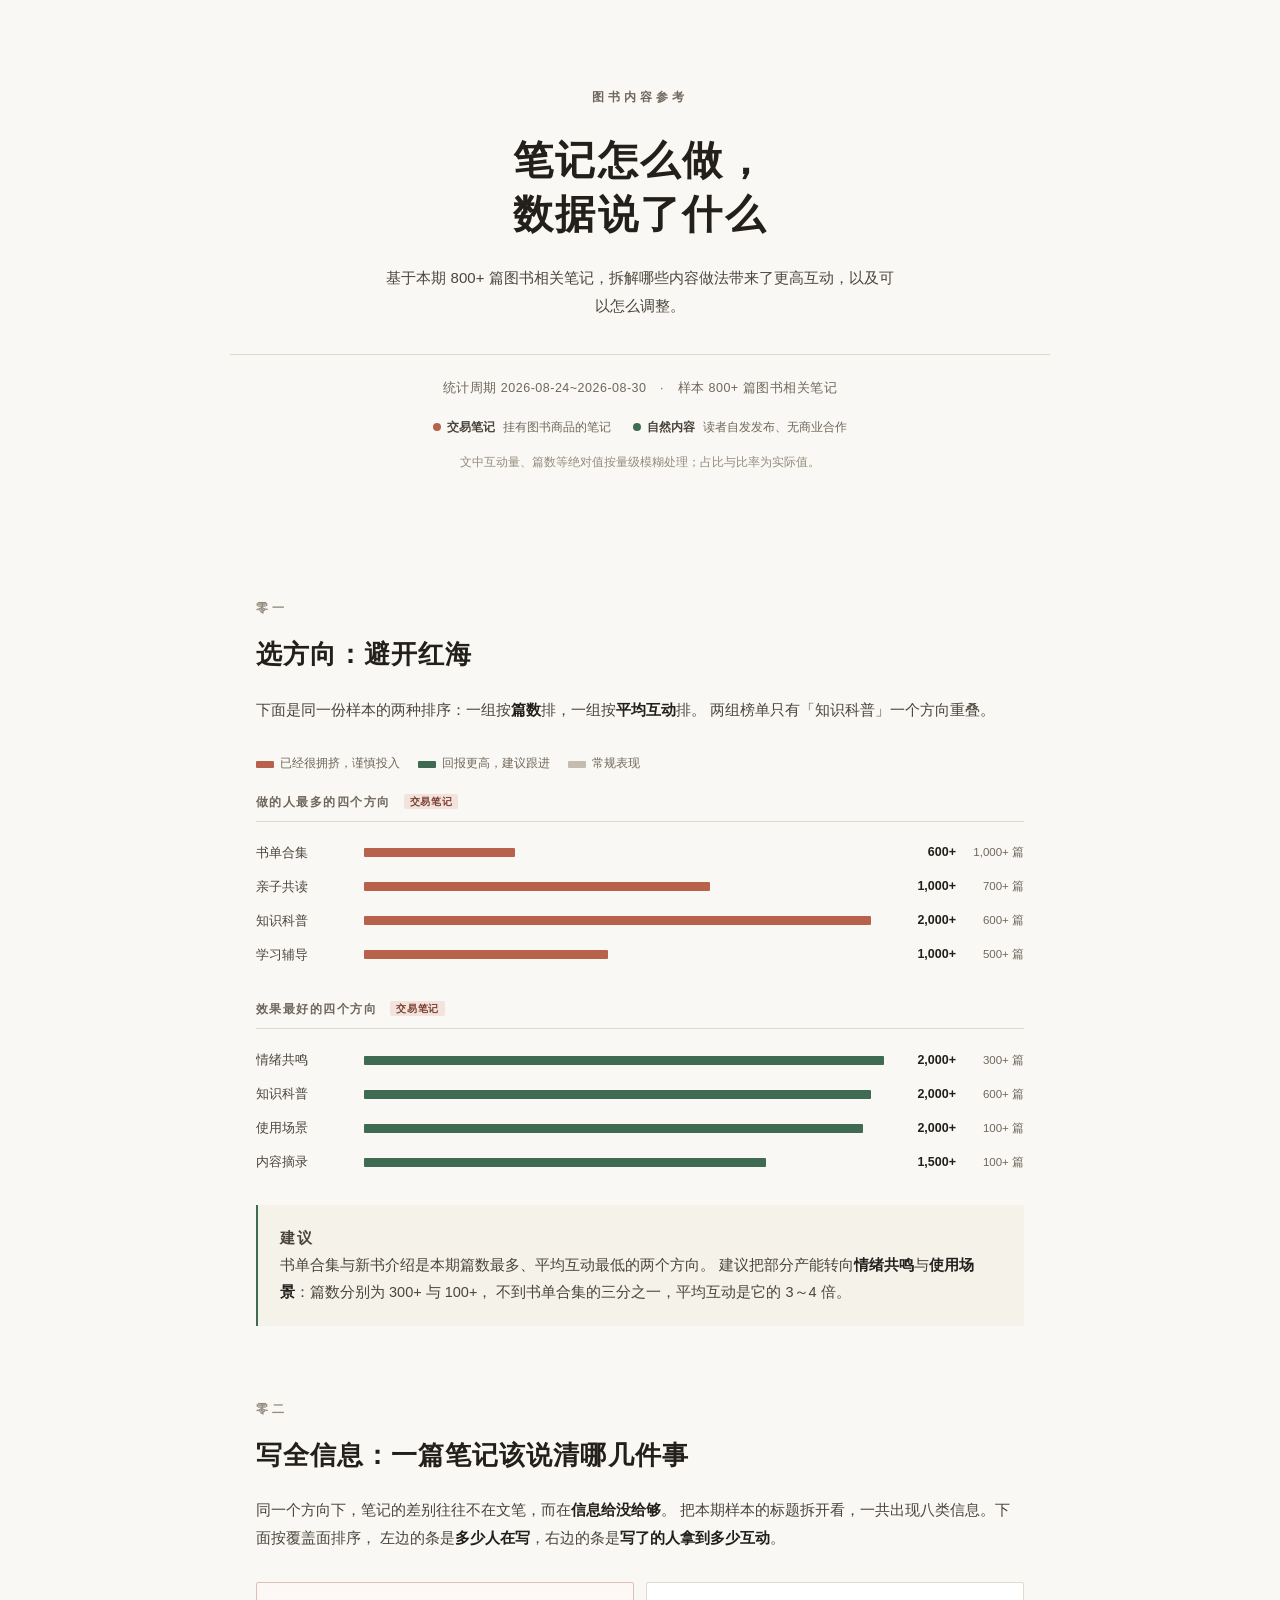
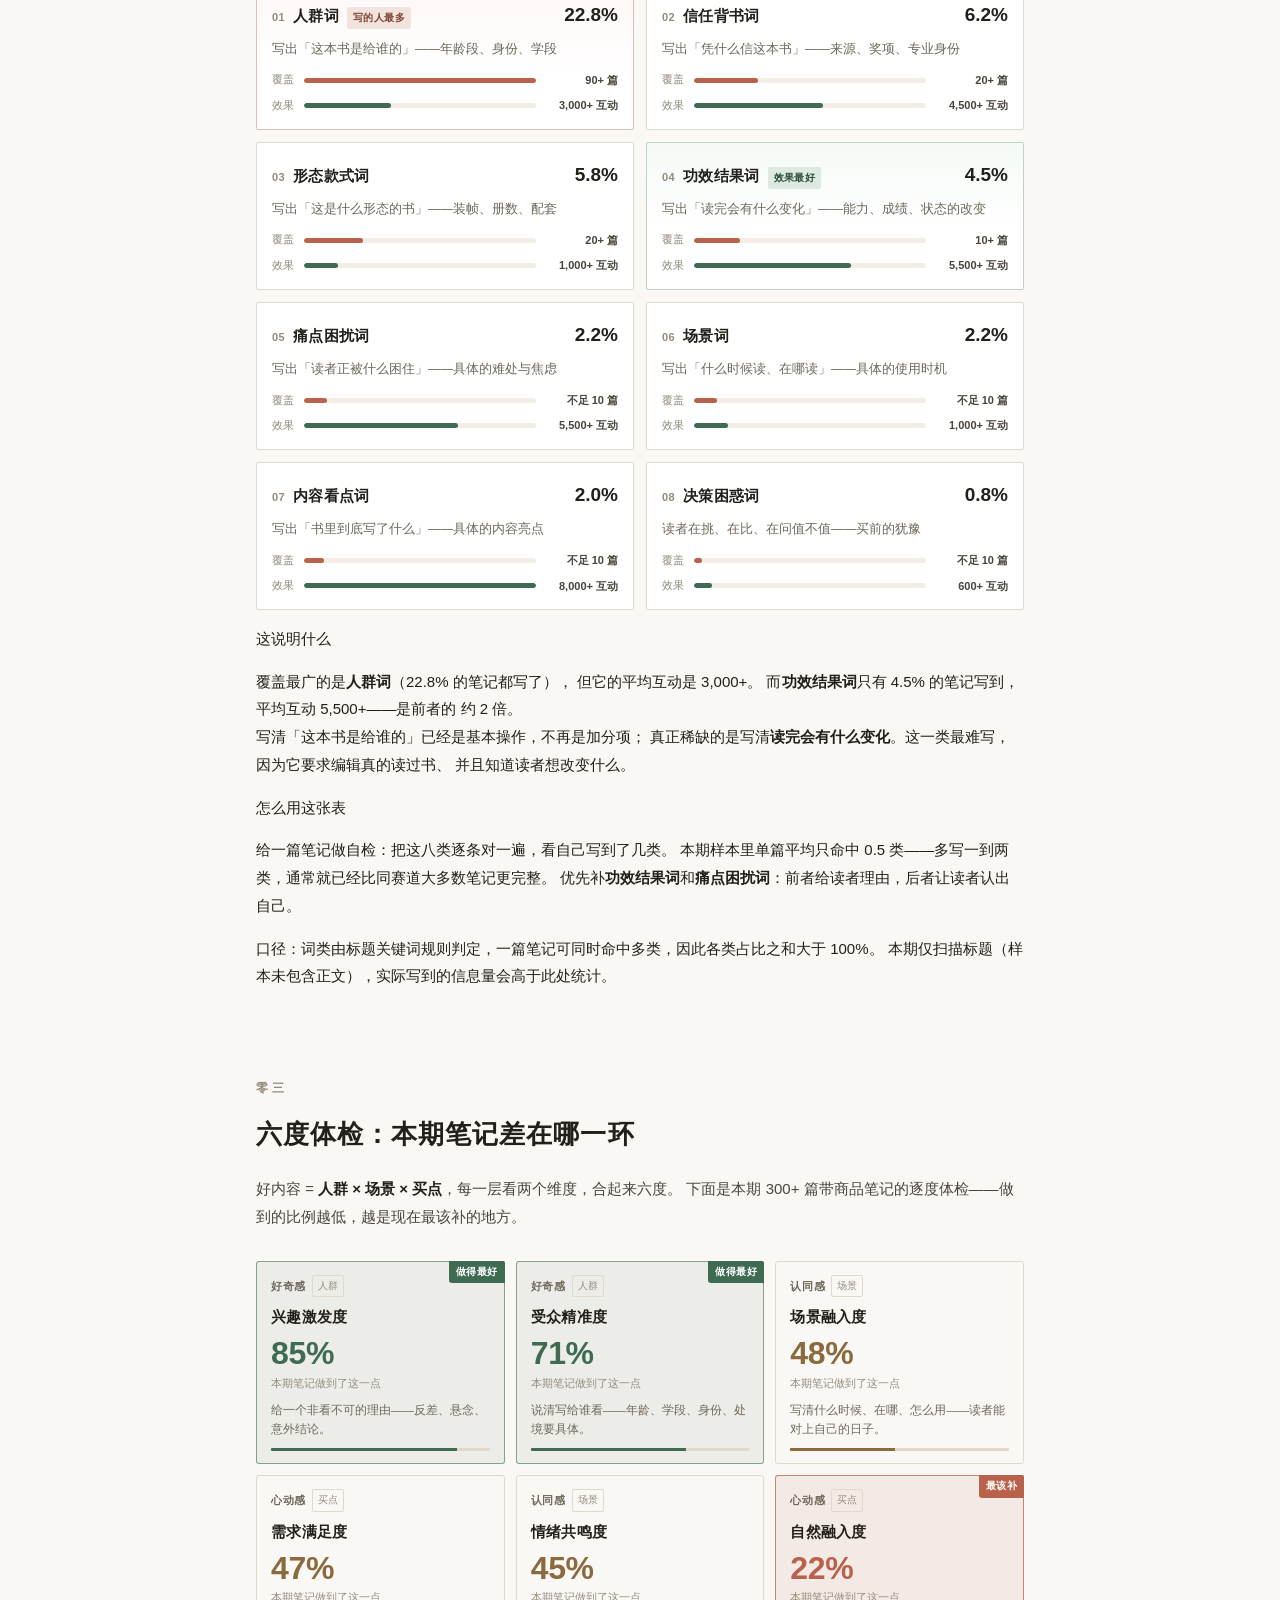
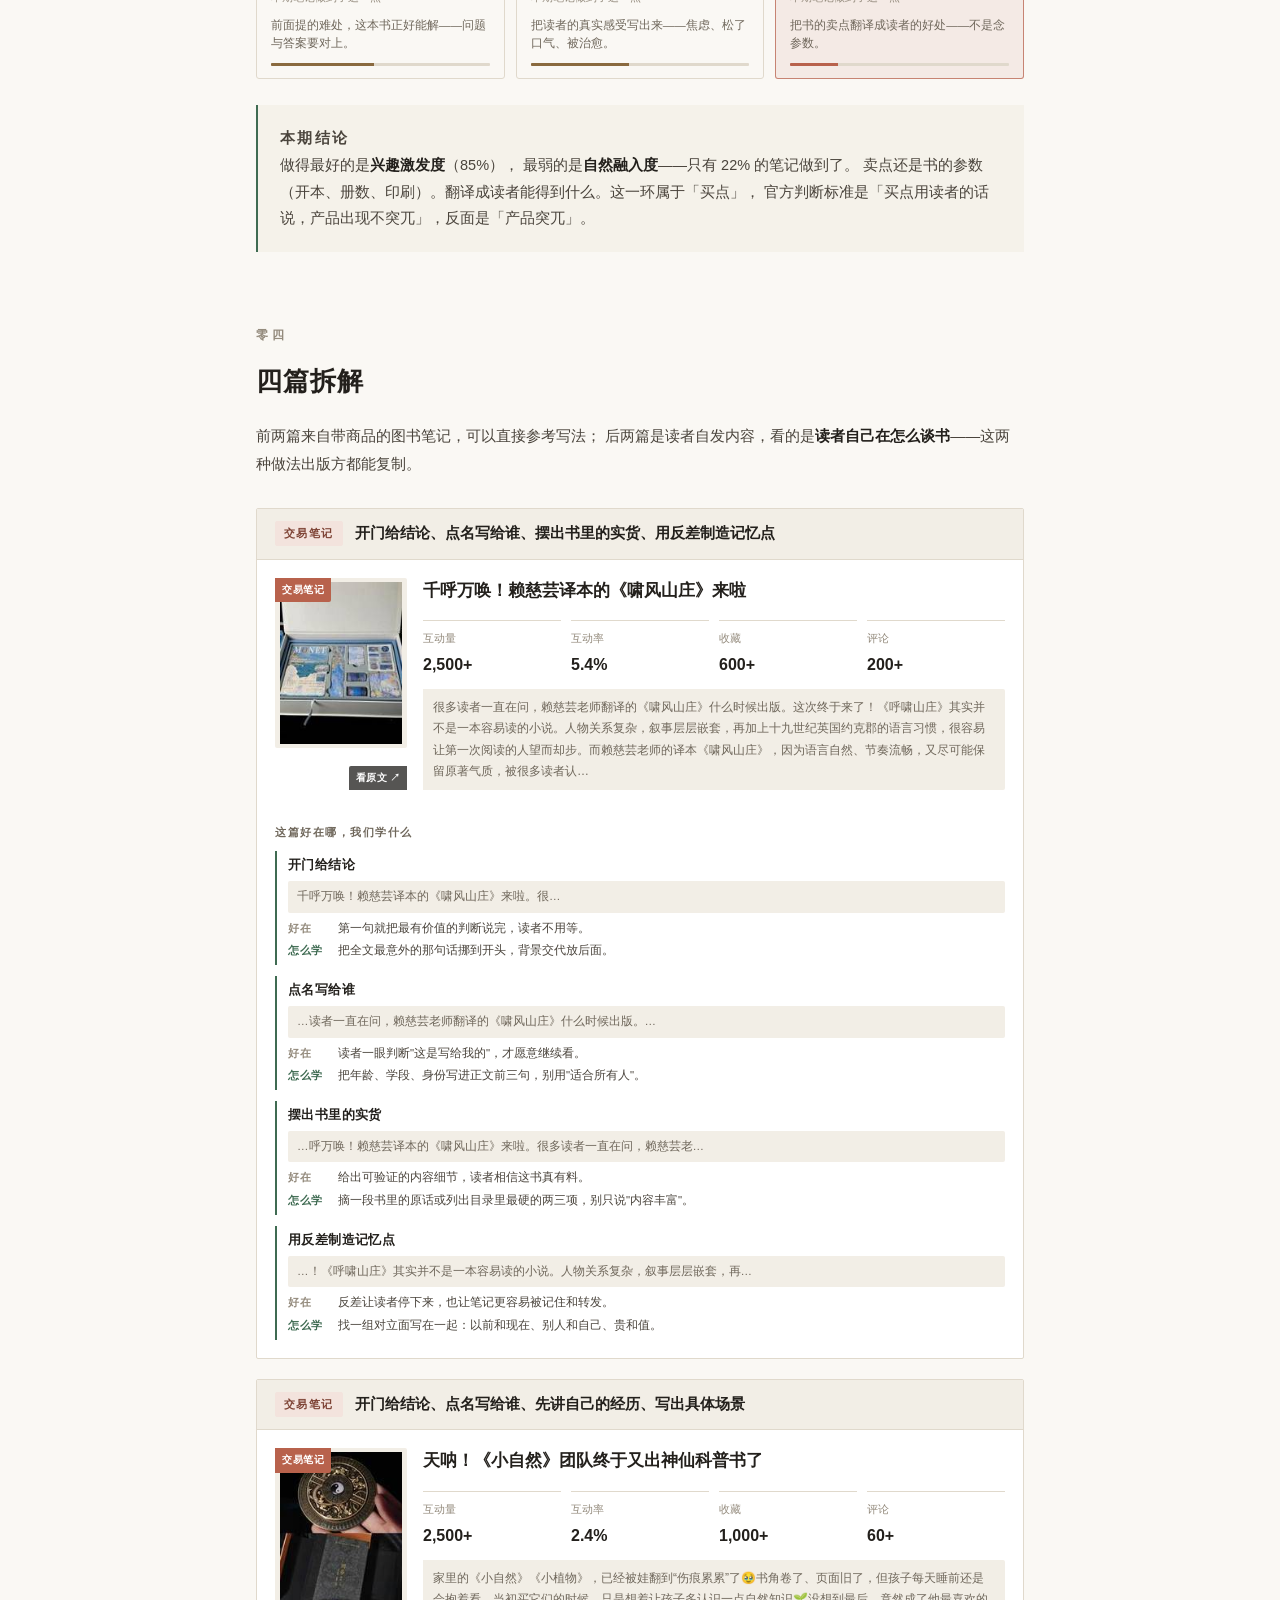
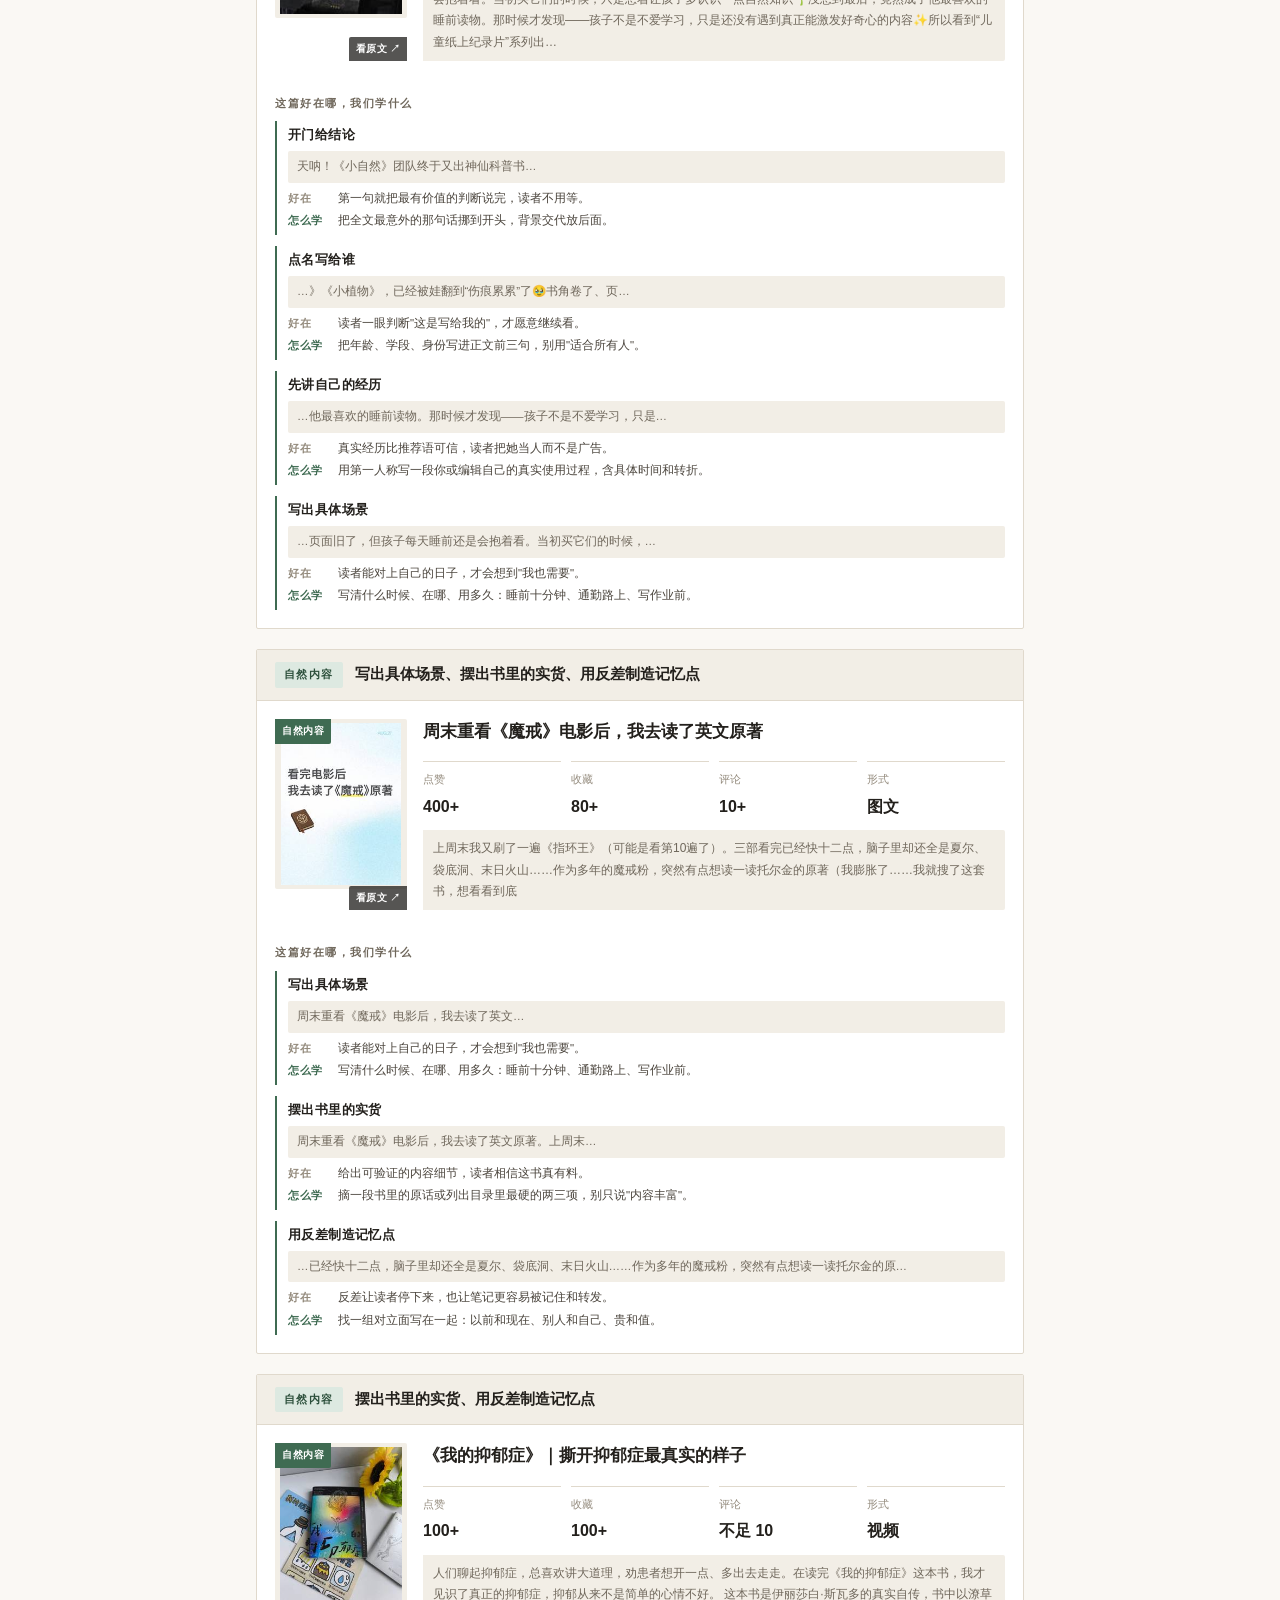
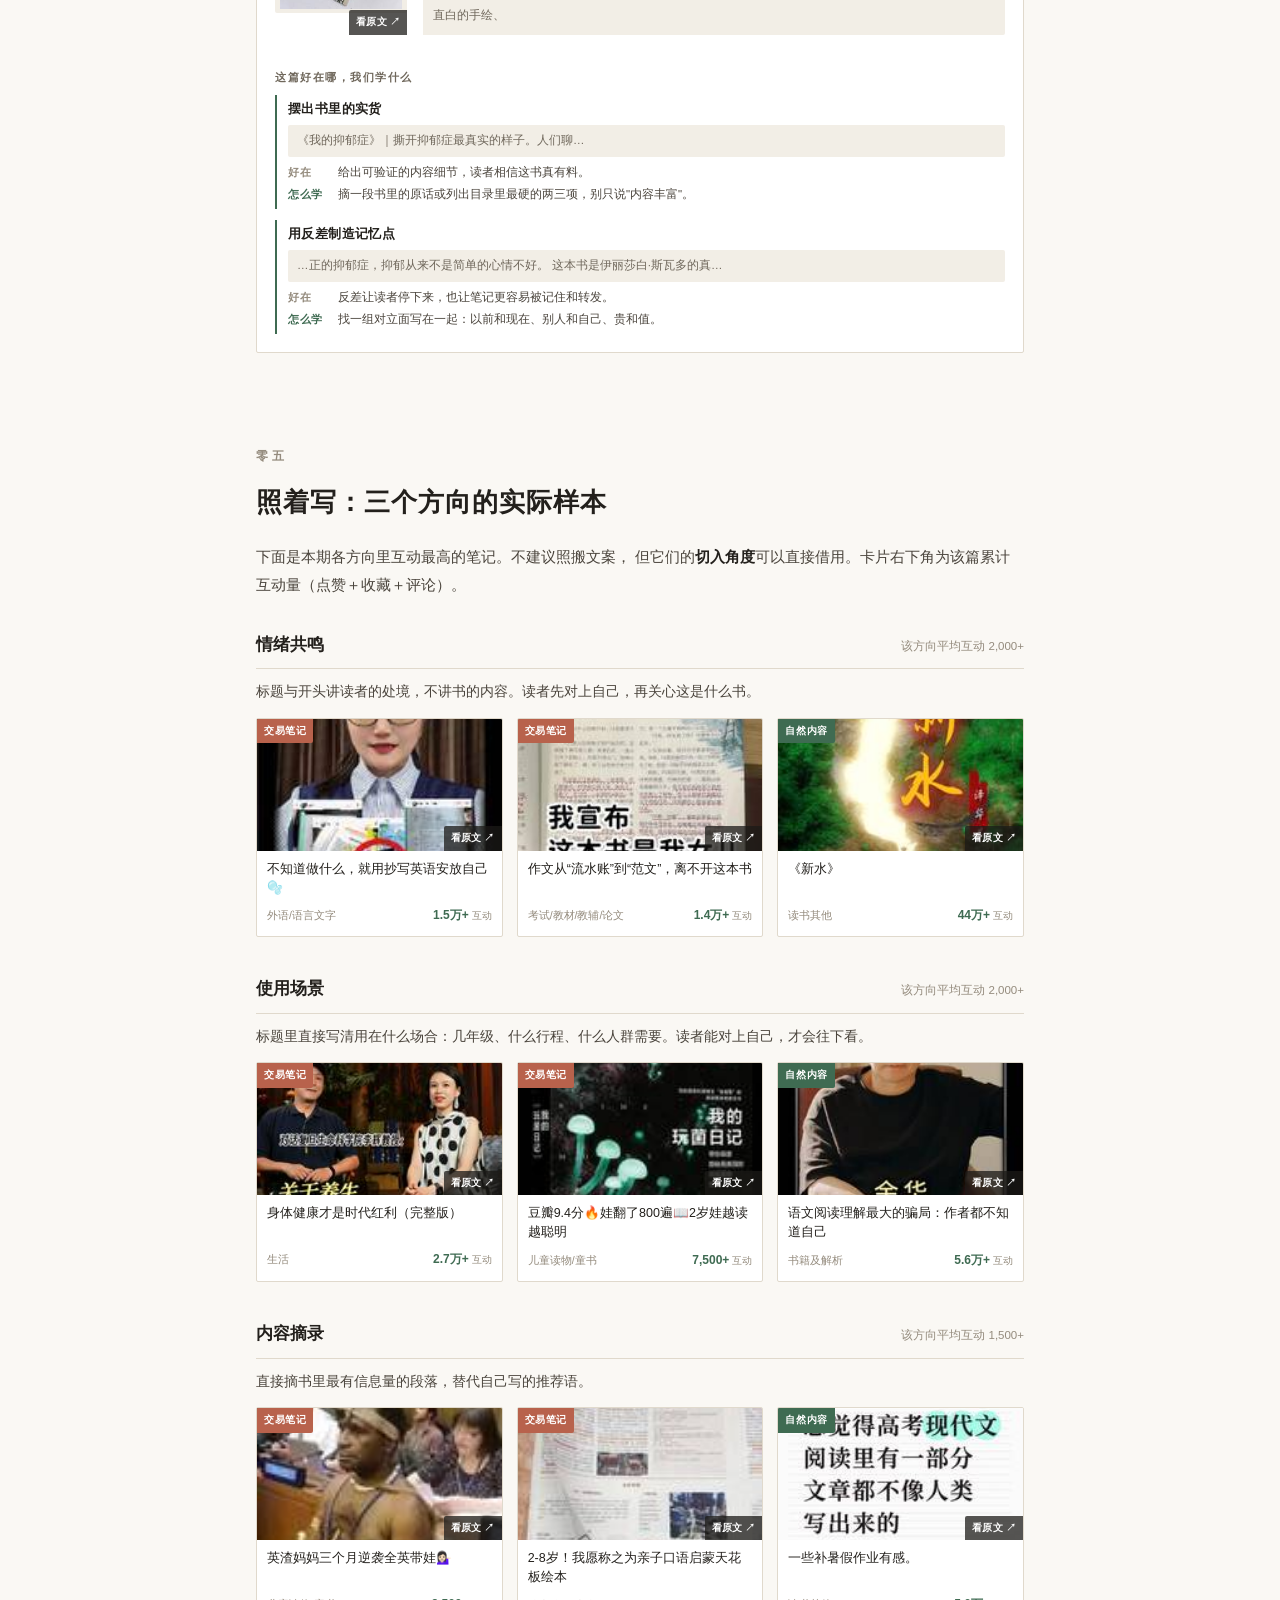
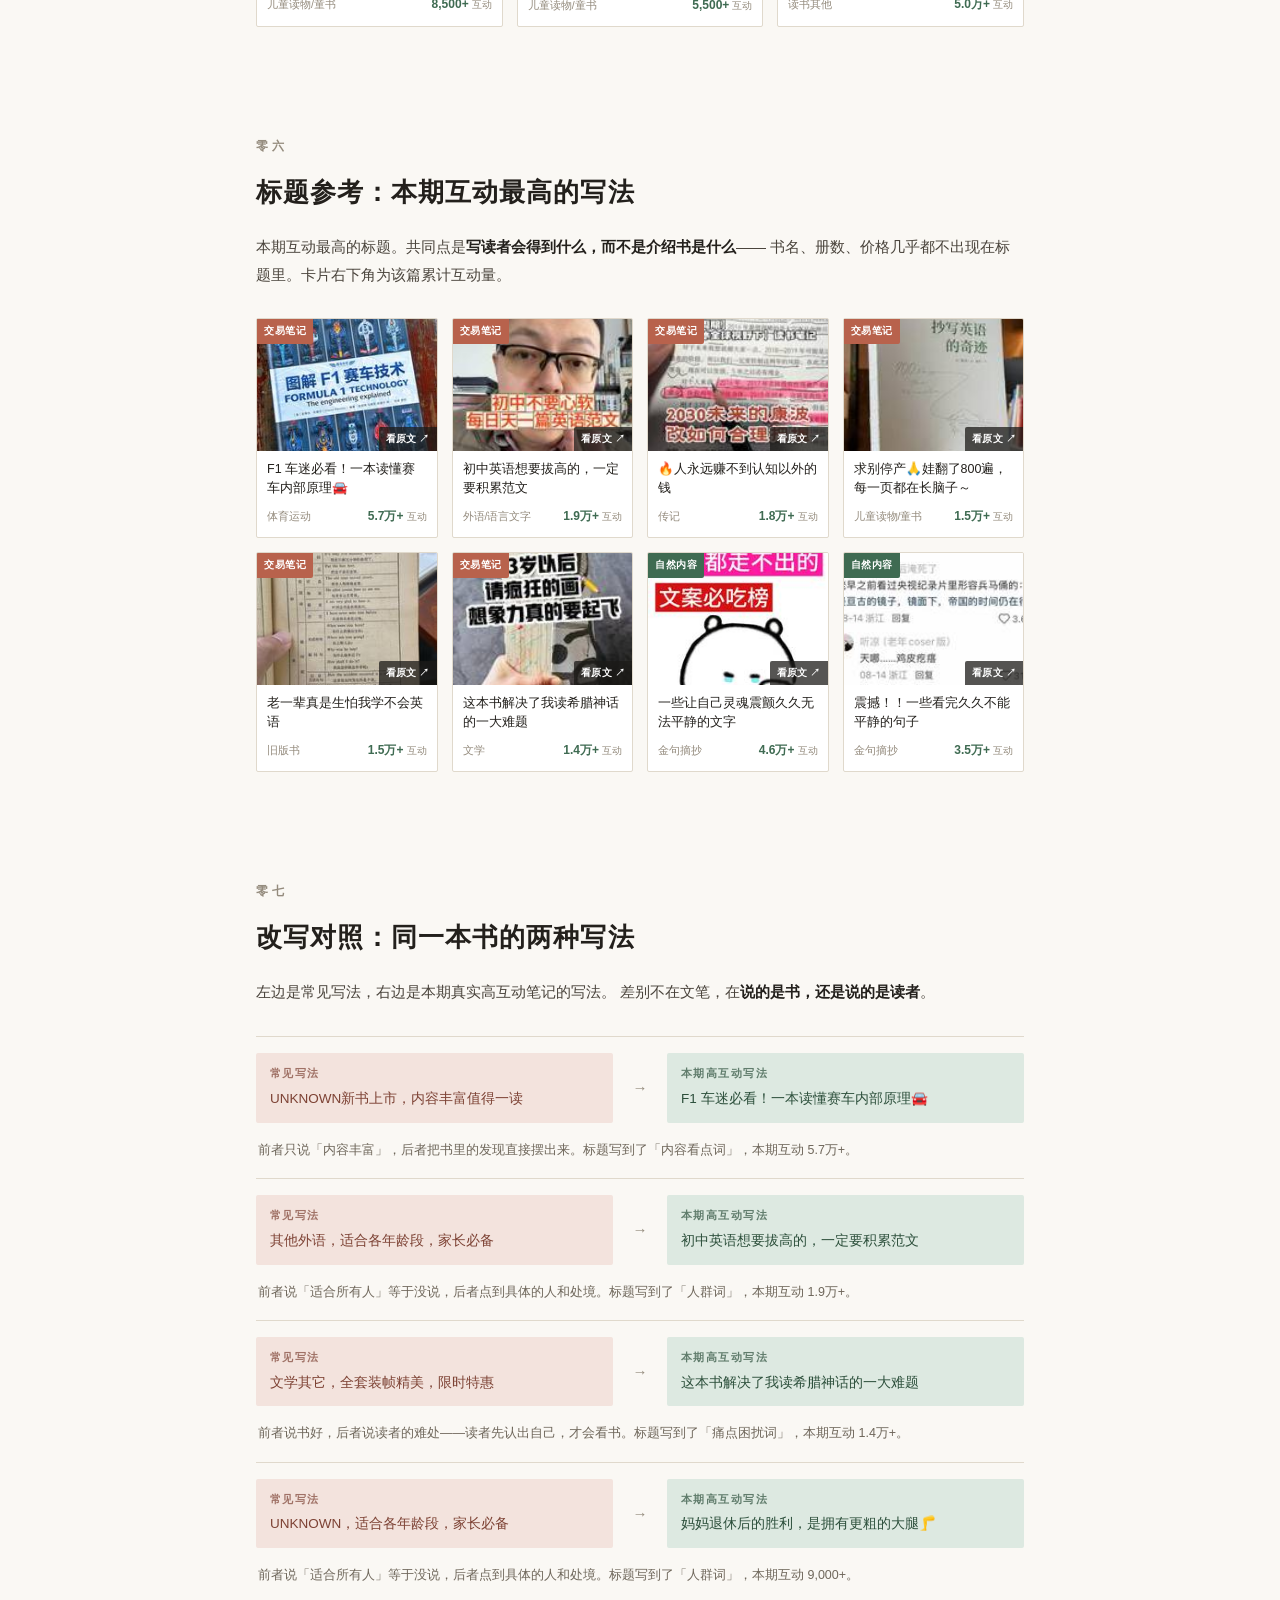
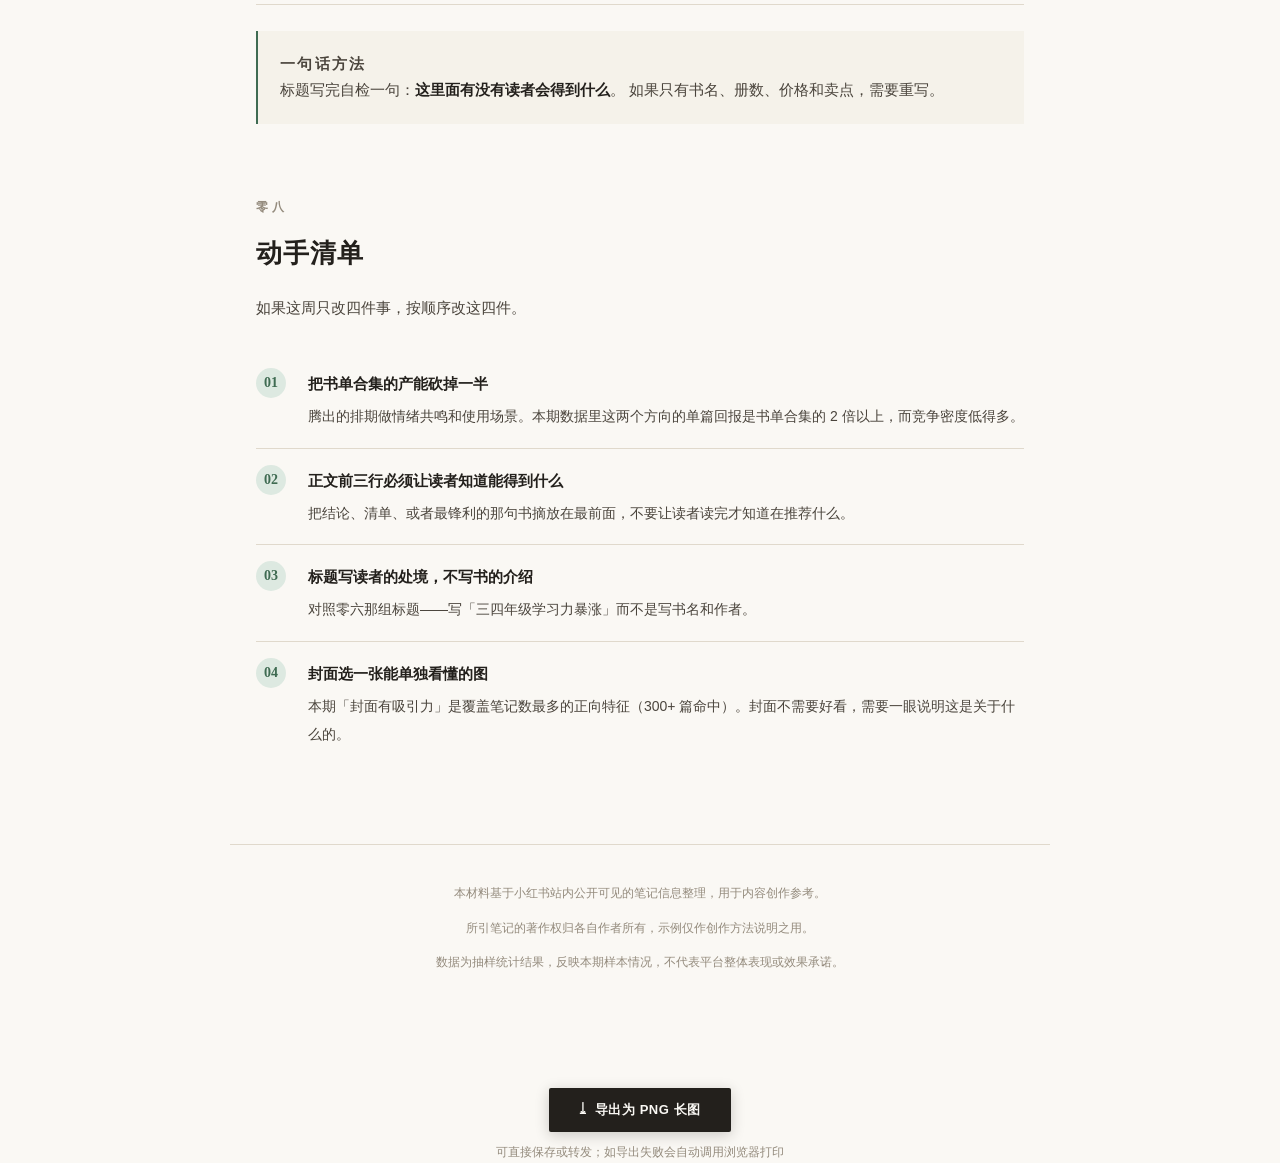
==== commit b029ea3c: "Add files via upload" ====
--- a/2026M9W2/index.html
+++ b/2026M9W2/index.html
@@ -1,271 +1,1234 @@
 <!DOCTYPE html>
-<!-- saved from url=(0308)https://dibp.xiaohongshu.com/hi/preview?embed=1&caller=web&v=2&url=https%3A%2F%2Fpicasso-private-1251524319.cos.ap-shanghai.myqcloud.com%2Fdibp%2Fbook-guide-w35-v2%2Findex.html&fileName=https%3A%2F%2Fpicasso-private-1251524319.cos.ap-shanghai.myqcloud.com%2Fdibp%2Fbook-guide-w35-v2%2Findex.html&type=webpage -->
-<html theme="REDcity_Base_Color-Light"><head><meta http-equiv="Content-Type" content="text/html; charset=UTF-8"><script formula-runtime="">!function(){"use strict";function e(e){for(var r=1;r<arguments.length;r++){var t=null!=arguments[r]?arguments[r]:{},n=Object.keys(t);"function"==typeof Object.getOwnPropertySymbols&&(n=n.concat(Object.getOwnPropertySymbols(t).filter(function(e){return Object.getOwnPropertyDescriptor(t,e).enumerable}))),n.forEach(function(r){var n;n=t[r],r in e?Object.defineProperty(e,r,{value:n,enumerable:!0,configurable:!0,writable:!0}):e[r]=n})}return e}function r(e,r){return r=null!=r?r:{},Object.getOwnPropertyDescriptors?Object.defineProperties(e,Object.getOwnPropertyDescriptors(r)):(function(e,r){var t=Object.keys(e);if(Object.getOwnPropertySymbols){var n=Object.getOwnPropertySymbols(e);t.push.apply(t,n)}return t})(Object(r)).forEach(function(t){Object.defineProperty(e,t,Object.getOwnPropertyDescriptor(r,t))}),e}var t,n,a=function(t){var n="4.3.12",a="dibp-hi",o="1.0.0";return r(e({},t),{context_artifactName:a,context_artifactVersion:n||"unknown",measurement_data:r(e({},t.measurement_data),{packageName:a||"unknown",packageVersion:o||"unknown"})})},o=function(){if("undefined"!=typeof window){var e=(window.eaglet||window.insight||{}).push;return e?function(r){return e(a(r),"ApmXrayTracker")}:void 0}},s="FORMULA_ASSETS_LOAD_ERROR",i=function(){var e=localStorage.getItem(s);return e?JSON.parse(e):[]};function c(e){try{var r=o();if(r)r(e);else{var t=i();if(t.length>=1e3)return;t.push(e),localStorage.setItem(s,JSON.stringify(t))}}catch(r){console.error({error:r,errorData:e})}}function u(e){var r={},t=Object.keys(r),n=e.startsWith("//")?"https:".concat(e):e,a=t.find(function(e){return n.includes(e)});if(a)return r[a]}function l(e){return e.href||e.currentSrc||e.src}try{t=function(e,r,t,a){var o=function(e,r){try{if(!e)return;var t="//cdn.xiaohongshu.com",n=function(r,n){var a=new URL(e);return a.searchParams.set("business",r),a.searchParams.set("scene",n),a.host=t.replace("//",""),a.toString()},a=u(e);if(a){if(a.getBackupUrl)return Function("return".concat(a.getBackupUrl))()(e,a.business,a.scene);if(a.business&&a.scene)return n(a.business,a.scene)}var o="//fe-static.xhscdn.com";if(e.includes(o)&&["js","css"].includes(r))return n("fe","feplatform");return}catch(e){return}}(e,r);if(!o)return void c({measurement_name:"reload_resource_error",measurement_data:n(t,{retryErrorType:"newUrlError",timestamp:String(Date.now())})});if("js"===r)(_=document.createElement("script")).src=o;else if("css"===r)(_=document.createElement("link")).rel="stylesheet",_.href=o;else if("img"===r){a.src&&(a.src=o);var s=a.closest("picture");if(s){var i=Array.from(s.querySelectorAll("source")),f=!0,m=!1,d=void 0;try{for(var _,y,v=i[Symbol.iterator]();!(f=(y=v.next()).done);f=!0){var p=y.value;p.srcset&&(p.srcset=o)}}catch(e){m=!0,d=e}finally{try{f||null==v.return||v.return()}finally{if(m)throw d}}}_=a}else("video"===r||"audio"===r)&&(!function(e,r){if("source"===e.tagName.toLowerCase()){var t=e.parentElement;if(t){var n=Array.from(t.querySelectorAll("source")),a=!0,o=!1,s=void 0;try{for(var i,c=n[Symbol.iterator]();!(a=(i=c.next()).done);a=!0)i.value.src=r}catch(e){o=!0,s=e}finally{try{a||null==c.return||c.return()}finally{if(o)throw s}}t.load()}}else e.src!==r&&(e.src=r),e.load()}(a,o),_="source"===a.tagName.toLowerCase()?a.parentElement:a);_&&(_.dataset.formulaAssetRetry="1",("js"===r||"css"===r)&&document.head.appendChild(_),_.addEventListener("audio"===r||"video"===r?"loadeddata":"load",function(){c({measurement_name:"reload_resource_duration",measurement_data:n(t,{duration:Date.now()-new Date(Number(t.timestamp)).getTime(),retryResourceUrl:l(_)})})}),_.addEventListener("error",function(){c({measurement_name:"reload_resource_error",measurement_data:n(t,{timestamp:String(Date.now()),retryErrorType:"retryOnloadError",retryResourceUrl:l(_)})})}))},n=Object.assign,window.addEventListener("error",function(e){try{var r,n,a,o,s=e.target;if(!s)return;var i=l(s);if(!i)return;var f=(a=s.tagName.toLowerCase(),"link"===a?"css":"script"===a?"js":"source"===a.toLowerCase()&&["audio","video"].includes((null==(r=s.parentElement)?void 0:r.tagName.toLowerCase())||"")?null==(n=s.parentElement)?void 0:n.tagName.toLowerCase():a);if(!function(e,r,t){var n,a=["resource/js/bundler-runtime.3f136bbd.js","resource/css/library-delight.a137c0d7.css","resource/js/library-delight.dc5c3684.js","resource/js/library-polyfill.421d51a9.js","resource/js/library-launcher.fbbab3d6.js","resource/js/library-lodash.af500da6.js","resource/js/library-axios.fc79f8bd.js","resource/js/library-vue.62626b24.js","resource/js/2206.d423aa3c.js","resource/js/3097.2f821553.js","resource/css/3097.6bf47185.css","resource/js/index.30dae209.js","resource/css/index.9c8cc1d4.css","resource/css/async/6775.5de8142c.css"],o=!!t.dataset.formulaCdnRetry||!!(null==(n=t.parentElement)?void 0:n.dataset.formulaCdnRetry);if(a.some(function(r){return e.includes(r)})||o)return!0;var s=u(e);return!!s&&!!s.assetTypes.includes(r)&&!!s.ignoreRetryAttribute}(i,f,s))return;var m=s.dataset.formulaAssetRetry||(null==(o=s.parentElement)?void 0:o.dataset.formulaAssetRetry),d={measurement_name:"biz_load_error_count",measurement_data:{path:window.location.href,resourceTag:f,resourceUrl:i,timestamp:String(Date.now())}};m||(c(d),t(i,f,d.measurement_data,s))}catch(e){console.error(e)}},!0),window.addEventListener("load",function(){try{var e=o();if(!e)return;var r=i();if(r.length>0){var t=!0,n=!1,a=void 0;try{for(var c,u=r[Symbol.iterator]();!(t=(c=u.next()).done);t=!0){var l=c.value;e(l)}}catch(e){n=!0,a=e}finally{try{t||null==u.return||u.return()}finally{if(n)throw a}}}localStorage.removeItem(s)}catch(e){console.error(e)}})}catch(e){console.error("formula assets retry error: ",e)}}();</script><script data-apm-fmp-pre-module="">!function(){"use strict";var e=window,r=document;try{var t="__FST__",n=["HTML","HEAD","META","LINK","SCRIPT","STYLE","NOSCRIPT"];e[t]=e[t]||{runned:!1,observer:null,mutaRecords:[],imgObserver:null,imgRecords:[],run:function(t){try{!t.runned&&(t.runned=!0,e.MutationObserver&&e.performance&&e.performance.now&&(t.observer=new e.MutationObserver(function(r){try{t.mutaRecords.push({mutations:r,startTime:e.performance.now()}),r.filter(function(e){var r=(e.target.nodeName||"").toUpperCase();return"childList"===e.type&&r&&-1===n.indexOf(r)&&e.addedNodes&&e.addedNodes.length}).forEach(function(r){[].slice.call(r.addedNodes,0).filter(function(e){var r=(e.nodeName||"").toUpperCase();return 1===e.nodeType&&"IMG"===r&&e.isConnected&&!e.closest("[fmp-ignore]")&&!e.hasAttribute("fmp-ignore")}).forEach(function(r){r.addEventListener("load",function(){try{var n=e.performance.now(),i=r.getAttribute("src")||"";e.requestAnimationFrame(function o(a){try{r&&r.naturalWidth&&r.naturalHeight?t.imgRecords.push({name:i.split(":")[1]||i,responseEnd:a,loadTime:n,startTime:0,duration:0,type:"loaded"}):e.requestAnimationFrame(o)}catch(e){}})}catch(e){}})})})}catch(e){}}),t.observer.observe(r,{childList:!0,subtree:!0}),e.PerformanceObserver&&(t.imgObserver=new e.PerformanceObserver(function(e){try{e.getEntries().filter(function(e){return"img"===e.initiatorType||"css"===e.initiatorType||"link"===e.initiatorType}).forEach(function(e){t.imgRecords.push({name:e.name.split(":")[1]||e.name,responseEnd:e.responseEnd,startTime:e.startTime,duration:e.duration,type:"entry"})})}catch(e){}}),t.imgObserver.observe({entryTypes:["resource"]}))))}catch(e){}}},e[t].runned||e[t].run(e[t])}catch(e){}}();</script><title>文件预览</title><meta name="viewport" content="width=device-width,initial-scale=1,minimum-scale=1,maximum-scale=1,user-scalable=no,viewport-fit=cover"><meta name="format-detection" content="telephone=no,address=no,email=no"><meta name="mobileOptimized" content="width"><meta name="HandheldFriendly" content="true"><meta name="applicable-device" content="pc,mobile"><meta http-equiv="X-UA-Compatible" content="IE=Edge,chrome=1"><meta http-equiv="Cache-Control" content="no-transform"><meta http-equiv="Cache-Control" content="no-siteapp"><meta name="mobile-web-app-capable" content="yes"><meta name="apple-mobile-web-app-status-bar-style" content="black"><meta name="hi-build-version" content="dc1e1cc.1788860497013"><link rel="shortcut icon" href="https://www.xiaohongshu.com/favicon.ico"><script formula-runtime="">(()=>{})();</script><script defer="defer" src="./index_files/bundler-runtime.3f136bbd.js.下载" crossorigin="anonymous"></script><script defer="defer" src="./index_files/library-delight.dc5c3684.js.下载" crossorigin="anonymous"></script><script defer="defer" src="./index_files/library-polyfill.421d51a9.js.下载" crossorigin="anonymous"></script><script defer="defer" src="./index_files/library-launcher.fbbab3d6.js.下载" crossorigin="anonymous"></script><script defer="defer" src="./index_files/library-lodash.af500da6.js.下载" crossorigin="anonymous"></script><script defer="defer" src="./index_files/library-axios.fc79f8bd.js.下载" crossorigin="anonymous"></script><script defer="defer" src="./index_files/library-vue.62626b24.js.下载" crossorigin="anonymous"></script><script defer="defer" src="./index_files/2206.d423aa3c.js.下载" crossorigin="anonymous"></script><script defer="defer" src="./index_files/3097.2f821553.js.下载" crossorigin="anonymous"></script><script defer="defer" src="./index_files/index.30dae209.js.下载" crossorigin="anonymous"></script><link href="./index_files/library-delight.a137c0d7.css" rel="stylesheet" crossorigin="anonymous"><link href="./index_files/3097.6bf47185.css" rel="stylesheet" crossorigin="anonymous"><link href="./index_files/index.9c8cc1d4.css" rel="stylesheet" crossorigin="anonymous"><style>.contact-icon{width:20px;height:20px;vertical-align:middle}.contacts-input-outlined{box-shadow:none!important}.contacts-input-outlined:focus,.contacts-input-outlined:hover,.contacts-input-outlined:active{box-shadow:none!important}.contacts-input::placeholder{color:var(--color-text-placeholder)}._scroller_1d1qg_18{width:100%;overflow-x:auto;max-height:100%;height:490px}._container_1d1qg_24{border:1px solid var(--color-border);width:100%;min-width:650px;height:100%;border-radius:8px;display:flex;-webkit-user-select:none;user-select:none}._container_1d1qg_24 ._left_1d1qg_33,._container_1d1qg_24 ._right_1d1qg_34{width:50%;padding:8px 8px 0}._container_1d1qg_24._darkMode_1d1qg_39 .contact-tag{color:var(--color-text-description)!important}._container_1d1qg_24._darkMode_1d1qg_39 .ant-popover .ant-popover-inner{background-color:var(--color-bg-1)!important;border-color:var(--color-border)!important;color:var(--color-text-title)!important}._container_1d1qg_24._darkMode_1d1qg_39 .ant-popover .ant-popover-arrow:before{background-color:var(--color-bg-1)!important;border-color:var(--color-border)!important}._container_1d1qg_24._darkMode_1d1qg_39 .ant-popover .ant-popover-title,._container_1d1qg_24._darkMode_1d1qg_39 .ant-popover .ant-popover-content{color:var(--color-text-title)!important}._container_1d1qg_24 ._popoverDarkMode_1d1qg_57 .ant-popover .ant-popover-inner{background-color:var(--color-bg-1)!important;border-color:var(--color-border)!important;color:var(--color-text-title)!important}._container_1d1qg_24 ._popoverDarkMode_1d1qg_57 .ant-popover .ant-popover-arrow:before{background-color:var(--color-bg-1)!important;border-color:var(--color-border)!important}._container_1d1qg_24 ._divider_1d1qg_66{width:100%;height:1px;background-color:var(--grey-05);margin-bottom:8px}._container_1d1qg_24 ._error-wrap_1d1qg_72,._container_1d1qg_24 ._empty-wrap_1d1qg_73,._container_1d1qg_24 ._loading-wrap_1d1qg_74{display:flex;justify-content:center;align-items:center;height:100%;width:100%;flex:1}._container_1d1qg_24 ._empty-wrap_1d1qg_73,._container_1d1qg_24 ._error-wrap_1d1qg_72{flex-direction:column}._container_1d1qg_24 ._empty-wrap_1d1qg_73 ._title_1d1qg_86,._container_1d1qg_24 ._error-wrap_1d1qg_72 ._title_1d1qg_86{font:var(--base-16-B);margin-top:24px;color:var(--color-text-title)}._container_1d1qg_24 ._left_1d1qg_33{display:flex;flex-direction:column}._container_1d1qg_24 ._left_1d1qg_33 ._department-breadcrumb_1d1qg_96{margin:4px}._container_1d1qg_24 ._left_1d1qg_33 ._check-all-btn_1d1qg_99{padding:0 8px 8px}._container_1d1qg_24 ._left_1d1qg_33 ._check-all-btn-label_1d1qg_102{margin-left:4px;font:var(--base-14-B);color:var(--color-text-title)}._container_1d1qg_24 ._left_1d1qg_33 ._skeleton-wrap_1d1qg_107{height:calc(100% - 66px);padding:12px 24px 20px 16px;overflow-y:hidden}._container_1d1qg_24 ._left_1d1qg_33 ._skeleton-wrap_1d1qg_107 ._skeleton-item_1d1qg_112{display:flex;align-items:center;margin-bottom:16px}._container_1d1qg_24 ._left_1d1qg_33 ._skeleton-wrap_1d1qg_107 ._skeleton-item_1d1qg_112 ._skeleton-paragraph_1d1qg_117{margin-right:10px}._container_1d1qg_24 ._left_1d1qg_33 ._skeleton-wrap_1d1qg_107 ._skeleton-item_1d1qg_112 ._skeleton-avatar_1d1qg_120{margin-right:8px;display:flex;align-items:center}._container_1d1qg_24 ._left_1d1qg_33 ._skeleton-wrap_1d1qg_107 ._skeleton-item_1d1qg_112 ._skeleton-paragraph-line_1d1qg_125{flex:1}._container_1d1qg_24 ._left_1d1qg_33 ._skeleton-wrap_1d1qg_107 ._skeleton-item_1d1qg_112 ul{margin:0}._container_1d1qg_24 ._left_1d1qg_33 ._inputWrapper_1d1qg_131{padding:8px}._container_1d1qg_24 ._left_1d1qg_33 ._inputWrapper_1d1qg_131 .contacts-input-prefix .contact-icon{color:var(--color-text-title)!important}._container_1d1qg_24 ._left_1d1qg_33 ._switchOrgWrapper_1d1qg_137{width:100%;display:flex}._container_1d1qg_24 ._left_1d1qg_33 ._switchOrg_1d1qg_137{width:100%;height:32px;margin:4px 0;display:flex;align-items:center;font-size:14px;font-weight:400;line-height:22px;cursor:pointer;border-radius:4px;color:var(--color-text-title)}._container_1d1qg_24 ._left_1d1qg_33 ._switchOrg_1d1qg_137:hover{background-color:var(--color-fill-hover-0)}._container_1d1qg_24 ._left_1d1qg_33 ._switchOrg_1d1qg_137:active{background-color:var(--color-fill-pressing-0)}._container_1d1qg_24 ._left_1d1qg_33 ._batch-search-title_1d1qg_160{padding:8px 16px 4px;color:var(--color-text-description);font:var(--base-14)}._container_1d1qg_24 ._left_1d1qg_33 ._batch-search-content_1d1qg_165{cursor:pointer;background-color:var(--color-fill-hover-0);color:var(--color-text-title);border-radius:4px;padding:8px;font:var(--base-14);overflow-y:auto}._container_1d1qg_24 ._left_1d1qg_33 ._searchList_1d1qg_174{height:376px;overflow-y:auto;overflow-x:hidden;flex:1}._container_1d1qg_24 ._left_1d1qg_33 ._searchList_1d1qg_174 ._list-item_1d1qg_180{display:flex;align-items:center;justify-content:space-between;padding:4px 8px;cursor:pointer;border-radius:4px}._container_1d1qg_24 ._left_1d1qg_33 ._searchList_1d1qg_174 ._list-item_1d1qg_180 ._left-item_1d1qg_188{display:flex;align-items:center}._container_1d1qg_24 ._left_1d1qg_33 ._searchList_1d1qg_174 ._list-item_1d1qg_180 ._right-tag_1d1qg_192{align-self:flex-end}._container_1d1qg_24 ._left_1d1qg_33 ._searchList_1d1qg_174 ._list-item_1d1qg_180 ._right-tag_1d1qg_192 .contact-tag{max-width:150px;overflow:hidden;text-overflow:ellipsis;font-weight:400}._container_1d1qg_24 ._left_1d1qg_33 ._searchList_1d1qg_174 ._list-item_1d1qg_180 ._right-opt_1d1qg_201 ._item-btn_1d1qg_201{cursor:pointer;color:var(--brand);border-radius:4px;padding:4px 4px 4px 8px;background:var(--color-fill-1);font:var(--base-12-B);white-space:nowrap}._container_1d1qg_24 ._left_1d1qg_33 ._searchList_1d1qg_174 ._list-item_1d1qg_180 ._right-opt_1d1qg_201 ._item-btn_1d1qg_201:hover{background-color:var(--grey-05)}._container_1d1qg_24 ._left_1d1qg_33 ._searchList_1d1qg_174 ._list-item_1d1qg_180 ._right-opt_1d1qg_201 ._item-btn_1d1qg_201._disabled_1d1qg_213{color:var(--grey-20);cursor:not-allowed}._container_1d1qg_24 ._left_1d1qg_33 ._searchList_1d1qg_174 ._list-item_1d1qg_180 ._right-opt_1d1qg_201 ._item-btn_1d1qg_201._disabled_1d1qg_213:hover{background-color:var(--color-fill-1)}._container_1d1qg_24 ._left_1d1qg_33 ._searchList_1d1qg_174 ._list-item_1d1qg_180._active_1d1qg_220{background-color:var(--color-fill-hover-0)}._container_1d1qg_24 ._left_1d1qg_33 ._searchList_1d1qg_174 ._list-item_1d1qg_180._active_1d1qg_220 .checkbox-checked-hover{color:var(--brand-hover)}._container_1d1qg_24 ._left_1d1qg_33 ._searchList_1d1qg_174 ._list-item_1d1qg_180._active_1d1qg_220 .checkbox-hover{border-color:var(--brand)}._container_1d1qg_24 ._left_1d1qg_33 ._searchList_1d1qg_174 ._list-item_1d1qg_180._disabled_1d1qg_213{cursor:not-allowed}._container_1d1qg_24 ._left_1d1qg_33 ._searchList_1d1qg_174 ._list-item_1d1qg_180._disabled_1d1qg_213 .checkbox-checked-hover{color:var(--color-primary-disabled)}._container_1d1qg_24 ._left_1d1qg_33 ._searchList_1d1qg_174 ._list-item_1d1qg_180:hover:not(._disabled_1d1qg_213):not(._key-control_1d1qg_235) .checkbox-checked-hover{color:var(--brand-hover)}._container_1d1qg_24 ._left_1d1qg_33 ._searchList_1d1qg_174 ._list-item_1d1qg_180:hover:not(._disabled_1d1qg_213):not(._key-control_1d1qg_235) .checkbox-hover{border-color:var(--brand)}._container_1d1qg_24 ._left_1d1qg_33 .contacts-input{font-weight:400}._container_1d1qg_24 ._right_1d1qg_34{border-left:1px solid var(--color-border);display:flex;flex-direction:column;padding:0}._container_1d1qg_24 ._right_1d1qg_34 ._total_1d1qg_250{padding:16px;font:var(--base-14-B);color:var(--color-text-title);display:flex;justify-content:space-between;align-items:center}._container_1d1qg_24 ._right_1d1qg_34 ._total_1d1qg_250 ._clear-btn_1d1qg_258{color:var(--brand);cursor:pointer;font-weight:500}._container_1d1qg_24 ._right_1d1qg_34 ._selected-list_1d1qg_263{flex:1;margin-left:8px;overflow:hidden}._container_1d1qg_24 ._right_1d1qg_34 ._selected-list_1d1qg_263 ._list-item_1d1qg_180{display:flex;align-items:center;justify-content:space-between;padding:4px 8px 4px 0}._container_1d1qg_24 ._right_1d1qg_34 ._selected-list_1d1qg_263 ._list-item_1d1qg_180 ._closeBtn_1d1qg_274{cursor:pointer;width:32px;height:32px;display:flex;align-items:center;justify-content:center;border-radius:4px;color:var(--color-text-description)}._container_1d1qg_24 ._right_1d1qg_34 ._selected-list_1d1qg_263 ._list-item_1d1qg_180 ._closeBtn_1d1qg_274:hover,._container_1d1qg_24 ._right_1d1qg_34 ._selected-list_1d1qg_263 ._list-item_1d1qg_180 ._closeBtn_1d1qg_274:visited{background-color:var(--color-fill-hover-0)}._upload-invalid-result_1d1qg_290{width:100%;max-width:100%;min-width:0;box-sizing:border-box;line-height:24px;display:-webkit-box;overflow:hidden;-webkit-box-orient:vertical;-webkit-line-clamp:3;overflow-wrap:anywhere;word-break:break-word}._upload-invalid-hover-label_1d1qg_303{margin:0 2px;border-bottom:1px dashed var(--color-warning);color:var(--color-warning);cursor:help}._upload-invalid-rows-text_1d1qg_309{overflow-wrap:anywhere;word-break:break-all}._upload-invalid-tooltip_1d1qg_313{width:100%;max-width:360px;max-height:88px;overflow-y:auto;line-height:22px;overflow-wrap:anywhere;word-break:break-all}._upload-invalid-footer_1d1qg_322{display:flex;justify-content:flex-end;width:100%;margin-top:12px}.checkbox-inner{border-color:var(--brand)}._checkbox-wrap_loetm_4{display:inline-flex;align-items:center;cursor:pointer}._checkbox-wrap_loetm_4 input[type=checkbox]{display:none}._checkbox-wrap_loetm_4 ._checkbox_loetm_1{display:inline-flex;align-items:center;justify-content:center;width:20px;height:20px;cursor:pointer;flex-shrink:0}._checkbox-wrap_loetm_4 ._checkbox_loetm_1 ._checked_loetm_21{color:var(--brand)}._checkbox-wrap_loetm_4 ._checkbox_loetm_1 ._checkbox-inner_loetm_1{display:inline-block;width:16px;height:16px;border-radius:4px;border:1.5px solid var(--color-border);background-color:var(--color-fill-1);cursor:pointer}._checkbox-wrap_loetm_4 ._checkbox_loetm_1 ._checkbox-inner_loetm_1._indeterminate_loetm_33{background-color:var(--brand);border-color:var(--brand);position:relative}._checkbox-wrap_loetm_4 ._checkbox_loetm_1 ._checkbox-inner_loetm_1._indeterminate_loetm_33:after{content:" ";position:absolute;display:inline-block;width:10px;height:2px;border:4px;background-color:var(--color-icon-white-light-default-2);top:50%;left:50%;transform:translate(-50%,-50%);border-radius:4px}._checkbox-wrap_loetm_4:hover ._checkbox_loetm_1 ._checked_loetm_21{color:var(--brand-hover)}._checkbox-wrap_loetm_4:hover ._checkbox_loetm_1 ._checkbox-inner_loetm_1{border-color:var(--brand)}._checkbox-wrap_loetm_4._checkbox-wrap-disabled_loetm_57,._checkbox-wrap_loetm_4._checkbox-wrap-disabled_loetm_57 ._checkbox_loetm_1{cursor:not-allowed}._checkbox-wrap_loetm_4._checkbox-wrap-disabled_loetm_57 ._checkbox_loetm_1 ._checked_loetm_21{color:var(--color-primary-disabled)}._checkbox-wrap_loetm_4._checkbox-wrap-disabled_loetm_57 ._checkbox_loetm_1 ._checkbox-inner_loetm_1{cursor:not-allowed;border:1.5px solid var(--grey-08)}._checkbox-wrap_loetm_4._checkbox-wrap-disabled_loetm_57 ._checkbox_loetm_1 ._checkbox-inner_loetm_1._indeterminate_loetm_33{background-color:var(--color-primary-disabled);border-color:var(--color-primary-disabled)}._checkbox-wrap_loetm_4._checkbox-wrap-disabled_loetm_57 ._checkbox_loetm_1 ._checkbox-inner_loetm_1._indeterminate_loetm_33:after{background-color:var(--color-icon-white-light-default-0)}._checkbox-wrap_loetm_4 ._checkbox-right_loetm_77{margin-left:4px;display:inline-flex;align-items:center;min-width:0}._avatar-default_1pq2a_1{box-sizing:border-box;display:inline-flex;align-items:center;justify-content:center;background:var(--color-fill-1);color:var(--color-text-description);border:1px solid var(--grey-08);font-size:14px;font-weight:500;line-height:22px;width:28px;height:28px}._avatar-large_1pq2a_15{width:32px;height:32px;font-size:14px;line-height:22px}._avatar-small_1pq2a_21{width:24px;height:24px;font-size:12px;line-height:20px}._avatar-img_1pq2a_27{width:100%;height:100%}._avatar-square_1pq2a_31,._avatar-square_1pq2a_31 ._avatar-img_1pq2a_27{border-radius:4px}._avatar-circle_1pq2a_37,._avatar-circle_1pq2a_37 ._avatar-img_1pq2a_27{border-radius:50%}._avatar_1pq2a_1 ._disabled_1pq2a_43{opacity:.5}._tag_k1gge_1{font:var(--base-12-B);padding:0 4px;border-radius:2px;margin-right:8px}._title_k1gge_7{-webkit-line-clamp:1;display:-webkit-inline-box;overflow:hidden;-webkit-box-orient:vertical;vertical-align:bottom}._member-item_13l11_1{display:inline-flex;align-items:center;min-width:0;height:42px}._member-item_13l11_1 ._item_13l11_7{min-width:0;margin-right:8px}._member-item_13l11_1 ._name_13l11_11{font:var(--base-14);color:var(--color-text-title);font-weight:400;line-height:22px;display:inline-flex;align-items:center}._member-item_13l11_1 ._name_13l11_11 .contact-tag{max-width:150px;overflow:hidden;text-overflow:ellipsis}._member-item_13l11_1 ._name_13l11_11 ._title_13l11_24{-webkit-line-clamp:1;overflow:hidden;-webkit-box-orient:vertical;vertical-align:bottom;display:flex}._member-item_13l11_1 ._name_13l11_11 ._title_13l11_24 ._name-text_13l11_31{overflow:hidden;text-overflow:ellipsis;white-space:nowrap}._member-item_13l11_1 ._name_13l11_11 ._force-imported-tag_13l11_36{display:inline-flex;align-items:center;justify-content:center;width:16px;height:16px;margin-left:6px;border:1px solid var(--color-warning);border-radius:50%;background:var(--color-warning-light);color:var(--color-warning);font-size:12px;font-weight:600;line-height:16px;cursor:default;flex-shrink:0}._member-item_13l11_1 ._department_13l11_53{font:var(--base-12);color:var(--color-text-description);white-space:nowrap;text-overflow:ellipsis;overflow:hidden}._member-item_13l11_1 ._tag-icon_13l11_60{width:32px;height:32px;border-radius:16px;display:flex;justify-content:center;align-items:center;background-color:#3077f2}._member-item_13l11_1 ._item-tag_13l11_69{display:inline-flex;padding:0 4px;height:18px;align-items:center;justify-content:center;border-radius:4px;white-space:nowrap;font-weight:500;font-size:var(--size-text-small-s);color:var(--color-blue-8);background:var(--color-primary-light-o);margin-left:4px}._member-item_13l11_1 .item-tag_robot{color:var(--color-cyan-8);background:var(--color-cyan-1)}._member-item_13l11_1 .item-tag_artificial{color:var(--color-blue-8);background:var(--color-primary-light-o)}._wrapper_xgg3j_1{display:flex;align-items:center;padding:0 6px;margin-bottom:8px}._question_xgg3j_7{color:var(--color-text-description);font:var(--base-12);font-feature-settings:"case";display:flex;align-items:center;width:fit-content;cursor:pointer}._question_xgg3j_7:hover{color:var(--brand)}._text_xgg3j_19{font:var(--base-12);color:var(--color-text-description)}._question-panel_xgg3j_23{padding:15px;color:var(--color-text-description);font:var(--base-14);font-feature-settings:"case";border:1px solid var(--grey-05);box-shadow:var(--shadow-2);border-radius:8px;background:var(--color-fill-1)}._question-panel_xgg3j_23 ._question-img_xgg3j_33{width:416px;height:230px;margin-top:8px;border-radius:4px;border:1px solid var(--grey-05)}._searchList_1y1kx_1{width:100%;height:100%;overflow-y:auto}._searchList_1y1kx_1 ._divider_1y1kx_6{border:.5px solid var(--color-border);height:0px;margin-top:4px;margin-left:4px;margin-right:4px}._searchList_1y1kx_1 ._title_1y1kx_13{font-size:12px;font-weight:500;line-height:20px;color:var(--color-text-description);height:28px;padding-top:8px;padding-left:8px}._searchList_1y1kx_1 ._list-item_1y1kx_22{display:flex;align-items:center;justify-content:space-between;padding:4px 8px;cursor:pointer;border-radius:4px}._searchList_1y1kx_1 ._list-item_1y1kx_22 ._left-item_1y1kx_30{display:flex;align-items:center}._searchList_1y1kx_1 ._list-item_1y1kx_22 ._right-tag_1y1kx_34{align-self:flex-end}._searchList_1y1kx_1 ._list-item_1y1kx_22 ._right-tag_1y1kx_34 .contact-tag{max-width:150px;overflow:hidden;text-overflow:ellipsis;font-weight:400}._searchList_1y1kx_1 ._list-item_1y1kx_22 ._right-opt_1y1kx_43 ._item-btn_1y1kx_43{cursor:pointer;color:var(--brand);border-radius:4px;padding:4px 4px 4px 8px;font:var(--base-12-B);white-space:nowrap}._searchList_1y1kx_1 ._list-item_1y1kx_22 ._right-opt_1y1kx_43 ._item-btn_1y1kx_43:hover{background:var(--color-fill-1)}._searchList_1y1kx_1 ._list-item_1y1kx_22 ._right-opt_1y1kx_43 ._item-btn_1y1kx_43._disabled_1y1kx_54{color:var(--grey-20);cursor:not-allowed}._searchList_1y1kx_1 ._list-item_1y1kx_22 ._right-opt_1y1kx_43 ._item-btn_1y1kx_43._disabled_1y1kx_54:hover{background-color:var(--color-fill-1)}._searchList_1y1kx_1 ._list-item_1y1kx_22._active_1y1kx_61{background-color:var(--color-fill-hover-0)}._searchList_1y1kx_1 ._list-item_1y1kx_22._active_1y1kx_61 .checkbox-checked-hover{color:var(--brand-hover)}._searchList_1y1kx_1 ._list-item_1y1kx_22._active_1y1kx_61 .checkbox-hover{border-color:var(--brand)}._searchList_1y1kx_1 ._list-item_1y1kx_22._disabled_1y1kx_54{cursor:not-allowed}._searchList_1y1kx_1 ._list-item_1y1kx_22._disabled_1y1kx_54 .checkbox-checked-hover{color:var(--color-primary-disabled)}._searchList_1y1kx_1 ._list-item_1y1kx_22:hover:not(._disabled_1y1kx_54):not(._key-control_1y1kx_76) .checkbox-checked-hover{color:var(--brand-hover)}._searchList_1y1kx_1 ._list-item_1y1kx_22:hover:not(._disabled_1y1kx_54):not(._key-control_1y1kx_76) .checkbox-hover{border-color:var(--brand)}._searchList_1y1kx_1 ._list-item-chat_1y1kx_82{padding:0}._searchList_1y1kx_1 ._list-item_1y1kx_22:hover{background-color:var(--color-fill-hover-0)}._searchList_1y1kx_1 ._list-item_1y1kx_22:hover .checkbox-checked-hover{color:var(--brand-hover)}._searchList_1y1kx_1 ._list-item_1y1kx_22:hover .checkbox-hover{border-color:var(--brand)}._searchList_1y1kx_1 ._expandBtn_1y1kx_94{height:36px;padding:8px;color:var(--color-text-description);font-weight:500;font-size:12px;line-height:20px;cursor:pointer;display:flex;align-items:center;justify-content:space-between;border-radius:4px}._searchList_1y1kx_1 ._expandBtn_1y1kx_94:hover{background-color:var(--color-fill-hover-0)}._searchList_1y1kx_1 ._searchListItem_1y1kx_110:last-of-type ._expandBtn_1y1kx_94:last-of-type{margin-bottom:8px}._chatList_18nn8_1{height:100%;overflow:hidden;display:flex;flex-direction:column}._header_18nn8_7{height:38px;padding:4px 8px}._listWrapper_18nn8_11{flex:1;overflow-y:auto;padding:0}._listWrapper_18nn8_11::-webkit-scrollbar{width:6px}._listWrapper_18nn8_11::-webkit-scrollbar-thumb{background-color:#0000001a;border-radius:3px}._chatItem_18nn8_23{display:flex;align-items:center;padding:4px 8px;cursor:pointer;height:48px;width:100%;border-radius:4px}._chatItem_18nn8_23:hover{background-color:var(--color-fill-hover-0)}._chatItem_18nn8_23:hover .checkbox-checked-hover{color:var(--brand-hover)}._chatItem_18nn8_23:hover .checkbox-hover{border-color:var(--brand)}._checkbox_18nn8_35{margin-right:8px;flex-shrink:0}._chatContent_18nn8_45{flex:1;display:flex;align-items:center;min-width:0}._avatar_18nn8_51{width:32px;height:32px;border-radius:50%;margin-right:8px;flex-shrink:0;object-fit:cover}._info_18nn8_59{flex:1;min-width:0}._name_18nn8_63{height:22px;line-height:22px;font-size:14px;color:var(--color-text-title);font-weight:400;overflow:hidden;text-overflow:ellipsis;white-space:nowrap;display:flex;width:100%}._nameText_18nn8_75{max-width:230px;overflow:hidden;text-overflow:ellipsis;white-space:nowrap}._memberCount_18nn8_81{height:20px;font-size:12px;color:var(--color-text-paragraph);line-height:20px;margin-top:2px;font-weight:400}._loading_18nn8_89,._empty_18nn8_90{display:flex;align-items:center;justify-content:center;height:200px;color:#999;font-size:14px}._next-btn_18nn8_98{padding:4px 4px 4px 8px;cursor:pointer;width:56px;height:28px;border-radius:4px;display:flex;justify-content:center;align-items:center}._next-btn_18nn8_98:hover{background-color:var(--color-fill-1)}._next-text_18nn8_111{width:25px;height:20px;color:#3077f2;font-weight:500;font-size:12px;line-height:20px}._memberListWrapper_18nn8_119{height:100%;overflow:hidden;display:flex;flex-direction:column}._memberList_18nn8_119{height:376px;overflow-y:auto;overflow-x:hidden;flex:1}._memberList_18nn8_119 ._check-all-btn_18nn8_131{height:38px;padding:8px;margin-top:8px}._memberList_18nn8_119 ._check-all-btn-label_18nn8_136{margin-left:4px;font:var(--base-14-B);color:var(--color-text-title)}._memberList_18nn8_119 ._list-item_18nn8_141{display:flex;align-items:center;justify-content:space-between;padding:4px 8px;cursor:pointer;border-radius:4px}._memberList_18nn8_119 ._list-item_18nn8_141 ._left-item_18nn8_149{display:flex;align-items:center}._memberList_18nn8_119 ._list-item_18nn8_141 ._right-tag_18nn8_153{align-self:flex-end}._memberList_18nn8_119 ._list-item_18nn8_141 ._right-tag_18nn8_153 .contact-tag{max-width:150px;overflow:hidden;text-overflow:ellipsis;font-weight:400}._memberList_18nn8_119 ._list-item_18nn8_141 ._right-opt_18nn8_162 ._item-btn_18nn8_162{cursor:pointer;color:var(--brand);border-radius:4px;padding:4px 4px 4px 8px;background:var(--color-fill-1);font:var(--base-12-B);white-space:nowrap}._memberList_18nn8_119 ._list-item_18nn8_141 ._right-opt_18nn8_162 ._item-btn_18nn8_162:hover{background-color:var(--grey-05)}._memberList_18nn8_119 ._list-item_18nn8_141 ._right-opt_18nn8_162 ._item-btn_18nn8_162._disabled_18nn8_174{color:var(--grey-20);cursor:not-allowed}._memberList_18nn8_119 ._list-item_18nn8_141 ._right-opt_18nn8_162 ._item-btn_18nn8_162._disabled_18nn8_174:hover{background-color:var(--color-fill-1)}._memberList_18nn8_119 ._list-item_18nn8_141._active_18nn8_181{background-color:var(--color-fill-hover-0)}._memberList_18nn8_119 ._list-item_18nn8_141._active_18nn8_181 .checkbox-checked-hover{color:var(--brand-hover)}._memberList_18nn8_119 ._list-item_18nn8_141._active_18nn8_181 .checkbox-hover{border-color:var(--brand)}._memberList_18nn8_119 ._list-item_18nn8_141._disabled_18nn8_174{cursor:not-allowed}._memberList_18nn8_119 ._list-item_18nn8_141._disabled_18nn8_174 .checkbox-checked-hover{color:var(--color-primary-disabled)}._memberList_18nn8_119 ._list-item_18nn8_141:hover:not(._disabled_18nn8_174):not(._key-control_18nn8_196) .checkbox-checked-hover{color:var(--brand-hover)}._memberList_18nn8_119 ._list-item_18nn8_141:hover:not(._disabled_18nn8_174):not(._key-control_18nn8_196) .checkbox-hover{border-color:var(--brand)}._memberList_18nn8_119 ._list-item_18nn8_141:hover{background-color:var(--color-fill-hover-0)}._memberList_18nn8_119 ._list-item_18nn8_141:hover .checkbox-checked-hover{color:var(--brand-hover)}._memberList_18nn8_119 ._list-item_18nn8_141:hover .checkbox-hover{border-color:var(--brand)}._tagList_w0f5u_1{height:100%;overflow:hidden;display:flex;flex-direction:column}._header_w0f5u_7{height:38px;padding:4px 8px}._listWrapper_w0f5u_11{flex:1;overflow-y:auto;padding:0}._listWrapper_w0f5u_11::-webkit-scrollbar{width:6px}._listWrapper_w0f5u_11::-webkit-scrollbar-thumb{background-color:#0000001a;border-radius:3px}._tagItem_w0f5u_23{display:flex;align-items:center;padding:4px 8px;cursor:pointer;height:50px}._tagItem_w0f5u_23:hover{background-color:var(--color-fill-hover-0)}._tagItem_w0f5u_23:hover .checkbox-checked-hover{color:var(--brand-hover)}._tagItem_w0f5u_23:hover .checkbox-hover{border-color:var(--brand)}._checkbox_w0f5u_33{margin-right:8px;flex-shrink:0}._tagContent_w0f5u_43{flex:1;display:flex;align-items:center;min-width:0}._avatar_w0f5u_49{width:32px;height:32px;border-radius:50%;margin-right:8px;flex-shrink:0;object-fit:cover}._info_w0f5u_57{flex:1;min-width:0}._name_w0f5u_61{height:42px;display:flex;align-items:center;line-height:22px;font-size:14px;color:var(--color-text-title);font-weight:400;overflow-y:hidden}._tag-icon_w0f5u_71{width:32px;height:32px;border-radius:16px;display:flex;justify-content:center;align-items:center;background-color:#3077f2}._breadcrumb-container_13bpx_1{display:flex;align-items:center;color:var(--color-text-title);font:var(--base-14);max-width:640px}._breadcrumb-container_13bpx_1 ._breadcrumb-item_13bpx_8{display:flex;align-items:center}._breadcrumb-container_13bpx_1 ._breadcrumb-item_13bpx_8 ._breadcrumb-item-title_13bpx_12{color:var(--color-text-title);cursor:pointer;white-space:nowrap;overflow-x:hidden;text-overflow:ellipsis;padding:3px 4px;max-width:160px;width:100%;border-radius:4px}._breadcrumb-container_13bpx_1 ._breadcrumb-item_13bpx_8 ._breadcrumb-item-title_13bpx_12:hover{background:var(--color-fill-hover-0);color:var(--color-text-title)}._breadcrumb-container_13bpx_1 ._breadcrumb-item_13bpx_8._last-item_13bpx_27{min-width:0px;flex:1}._breadcrumb-container_13bpx_1 ._breadcrumb-item_13bpx_8._last-item_13bpx_27 ._breadcrumb-item-title_13bpx_12{max-width:none!important}._breadcrumb-container_13bpx_1 ._breadcrumb-item_13bpx_8 ._breadcrumb-first-title-item_13bpx_34{cursor:auto}._breadcrumb-container_13bpx_1 ._breadcrumb-item_13bpx_8 ._breadcrumb-first-title-item_13bpx_34:hover{background:transparent}._breadcrumb-container_13bpx_1 ._breadcrumb-item_13bpx_8 ._breadcrumb-item-title-highlight_13bpx_40{color:var(--color-text-title);cursor:auto}._breadcrumb-container_13bpx_1 ._breadcrumb-item_13bpx_8 ._breadcrumb-item-title-highlight_13bpx_40:hover{color:var(--color-text-title);background:transparent}._breadcrumb-container_13bpx_1 ._breadcrumb-item_13bpx_8 ._breadcrumb-item-title-highlight_13bpx_40._hover-last-item_13bpx_48{cursor:pointer}._breadcrumb-container_13bpx_1 ._breadcrumb-item_13bpx_8 ._breadcrumb-item-title-highlight_13bpx_40._hover-last-item_13bpx_48:hover{background:var(--color-fill-hover-0)}._breadcrumb-container_13bpx_1 ._breadcrumb-item_13bpx_8 ._breadcrumb-separator_13bpx_54{padding:0 10px}._breadcrumb-container_13bpx_1 ._breadcrumb-item_13bpx_8 ._breadcrumb-ellipsis_13bpx_57{cursor:pointer;position:relative;padding:3px 4px}._breadcrumb-container_13bpx_1 ._breadcrumb-item_13bpx_8 ._breadcrumb-ellipsis_13bpx_57:hover{background:var(--color-fill-hover-0);border-radius:4px}._dropdown-container_13bpx_66{width:224px}._dropdown-container_13bpx_66 ._dropdown-item_13bpx_69{color:var(--color-text-title);padding:5px 8px;display:flex;align-items:center;cursor:pointer}._dropdown-container_13bpx_66 ._dropdown-item_13bpx_69:hover{background:var(--color-fill-hover-0);border-radius:4px}._dropdown-container_13bpx_66 ._dropdown-item_13bpx_69 ._dropdown-item-title_13bpx_80{overflow:hidden;white-space:nowrap;text-overflow:ellipsis;margin-left:8px}@keyframes _m-skeleton-loading_edrfx_1{0%{transform:translate(-37.5%)}to{transform:translate(37.5%)}}._skeleton-active_edrfx_9 ._skeleton-title_edrfx_9,._skeleton-active_edrfx_9 ._skeleton-avatar_edrfx_10,._skeleton-active_edrfx_9 ._skeleton-paragraph_edrfx_11>li{position:relative;z-index:0;overflow:hidden;background:transparent}._skeleton-active_edrfx_9 ._skeleton-title_edrfx_9:after,._skeleton-active_edrfx_9 ._skeleton-avatar_edrfx_10:after,._skeleton-active_edrfx_9 ._skeleton-paragraph_edrfx_11>li:after{content:"";position:absolute;top:0;inset-inline-end:-150%;bottom:0;inset-inline-start:-150%;background:linear-gradient(90deg,var(--color-grey-3) 0%,var(--color-grey-2) 20%,var(--color-grey-3) 40%,var(--color-grey-2) 60%,var(--color-grey-3) 80%,var(--color-grey-2) 100%);animation-name:_m-skeleton-loading_edrfx_1;animation-duration:1.4s;animation-timing-function:ease;animation-iteration-count:infinite}._skeleton-content_edrfx_32 ._skeleton-paragraph_edrfx_11{margin-top:16px}._skeleton-content_edrfx_32._mobile_edrfx_35 ._skeleton-title_edrfx_9{margin-bottom:24px}._skeleton-content_edrfx_32._mobile_edrfx_35 ._skeleton-paragraph_edrfx_11 li{margin-top:16px}._skeleton-title_edrfx_9{height:24px;margin-top:0;padding:0;border-radius:4px;background-color:var(--color-fill-1)}._skeleton-paragraph_edrfx_11{padding-left:0;list-style-type:none}._skeleton-paragraph_edrfx_11 li{height:16px;margin-top:20px;border-radius:4px;background-color:var(--color-fill-1)}._skeleton-paragraph_edrfx_11 li:first-child{margin-top:0}._skeleton-avatar_edrfx_10{display:inline-block;border-radius:4px;background-color:var(--color-fill-1)}ol,ul{padding-left:30px;list-style-position:inside}html{box-sizing:border-box}*,*:before,*:after{box-sizing:inherit}*:focus,:focus-within,:focus-visible{outline:none}p,h1,h2,h3,h4,h5,h6{margin:0}:root{--color-text-paragraph: rgba(0, 0, 0, .7);--color-text-placeholder: rgba(0, 0, 0, .42);--color-text-disabled: rgba(0, 0, 0, .2);--color-primary: #3077f1;--color-fill-0: rgba(162, 29, 29, 0);--color-fill-disabled-0: rgba(0, 0, 0, .02);--color-bg-0: #f7f7f7;--color-bg-1: #ffffff;--color-bg-2: #fafafa;--color-bg-3: #ffffff;--color-windowbg-0: #ebeef7;--color-windowbg-1: rgba(255, 255, 255, .75);--color-fill-hover-1: #f7f7f7;--color-fill-pressing-1: #ebebeb;--color-fill-disabled-1: #fafafa;--color-mask-heavy: rgba(0, 0, 0, .4);--color-mask-light: rgba(0, 0, 0, .1);--color-mask-loading: rgba(255, 255, 255, .7);--color-success: #00ab47;--color-success-hover: #008f3c;--color-success-pressing: #006e30;--color-success-disabled: #8ce8aa;--color-success-light: #e1faeb;--color-success-light-hover: #c2f3d6;--color-success-light-pressing: #8ce8aa;--color-info: #3077f1;--color-info-hover: #1a5fd5;--color-info-pressing: #134cb2;--color-info-disabled: #b8d1fc;--color-info-light: #ebf2ff;--color-info-light-hover: #d6e5ff;--color-info-light-pressing: #b8d1fc;--color-primary-hover: #1a5fd5;--color-primary-pressing: #134cb2;--color-primary-disabled: #b8d1fc;--color-primary-light: #ebf2ff;--color-primary-light-o: rgba(48, 119, 242, .09);--color-primary-light-hover: #d6e5ff;--color-primary-light-hover-o: rgba(48, 119, 242, .2);--color-primary-light-pressing: #b8d1fc;--color-danger: #fb3367;--color-danger-hover: #d6214d;--color-danger-pressing: #ac123a;--color-danger-disabled: #feb1c3;--color-danger-light: #ffecf2;--color-danger-light-hover: #ffd8e4;--color-danger-light-pressing: #feb1c3;--color-warning: #fd6321;--color-warning-hover: #e45410;--color-warning-pressing: #bd4000;--color-warning-disabled: #ffc1a0;--color-warning-light: #ffeee5;--color-warning-light-hover: #fedfce;--color-warning-light-pressing: #ffc1a0;--color-white: #ffffff;--color-grey-0: #fafafa;--color-grey-1: #f3f3f3;--color-grey-2: #e2e2e2;--color-grey-3: #cccccc;--color-grey-4: #b4b4b4;--color-grey-5: #9d9d9d;--color-grey-6: #888888;--color-grey-7: #747474;--color-grey-8: #616161;--color-grey-9: #4e4e4e;--color-grey-10: #3d3d3d;--color-black: #000000;--color-brand-0: #fff7f6;--color-brand-1: #ffedeb;--color-brand-2: #ffd8d5;--color-brand-3: #ffb7b4;--color-brand-4: #ff8d8e;--color-brand-5: #ff5963;--color-brand-6: #ff2442;--color-brand-7: #db0031;--color-brand-8: #a00020;--color-brand-9: #820015;--color-brand-10: #480009;--color-red-0: #fff8fa;--color-red-1: #ffecf2;--color-red-2: #ffd8e4;--color-red-3: #feb1c3;--color-red-4: #ff8ba1;--color-red-5: #fd6480;--color-red-6: #fb3367;--color-red-7: #d6214d;--color-red-8: #ac123a;--color-red-9: #780f27;--color-red-10: #53001b;--color-orange-0: #fff7f3;--color-orange-1: #ffeee5;--color-orange-2: #fedfce;--color-orange-3: #ffc1a0;--color-orange-4: #ffa275;--color-orange-5: #ff834f;--color-orange-6: #fd6321;--color-orange-7: #e45410;--color-orange-8: #bd4000;--color-orange-9: #892c00;--color-orange-10: #5f2000;--color-yellow-0: #fffade;--color-yellow-1: #fcf4cf;--color-yellow-2: #fdefab;--color-yellow-3: #ffe88c;--color-yellow-4: #fcde6c;--color-yellow-5: #ffd32f;--color-yellow-6: #f7c600;--color-yellow-7: #deb200;--color-yellow-8: #bc9000;--color-yellow-9: #9a7600;--color-yellow-10: #7a5d00;--color-green-0: #effdf5;--color-green-1: #e1faeb;--color-green-2: #c2f3d6;--color-green-3: #8ce8aa;--color-green-4: #50d37f;--color-green-5: #21c463;--color-green-6: #00ab47;--color-green-7: #008f3c;--color-green-8: #006e30;--color-green-9: #004f21;--color-green-10: #043116;--color-teal-0: #f5fbfb;--color-teal-1: #e8f7f6;--color-teal-2: #d0eeeb;--color-teal-3: #9dded9;--color-teal-4: #73cbc4;--color-teal-5: #00b7a9;--color-teal-6: #009a8d;--color-teal-7: #007e74;--color-teal-8: #00635b;--color-teal-9: #004943;--color-cyan-0: #f2fbfe;--color-teal-10: #083733;--color-cyan-1: #e7f6fe;--color-cyan-2: #cfedfd;--color-cyan-3: #9bdafb;--color-cyan-4: #68c3f3;--color-cyan-5: #26afe7;--color-cyan-6: #0a8fc9;--color-cyan-7: #096c9c;--color-cyan-8: #0d5378;--color-cyan-9: #033a56;--color-cyan-10: #032739;--color-blue-0: #f5f9ff;--color-blue-1: #ebf2ff;--color-blue-2: #d6e5ff;--color-blue-3: #b8d1fc;--color-blue-4: #7eacfb;--color-blue-5: #5894fb;--color-blue-6: #3077f1;--color-blue-7: #1a5fd5;--color-blue-8: #134cb2;--color-blue-9: #0c3275;--color-blue-10: #12264a;--color-purple-0: #faf8ff;--color-purple-1: #f3eeff;--color-purple-2: #e8dcff;--color-purple-3: #d2bbff;--color-purple-4: #bb99ff;--color-purple-5: #a278fe;--color-purple-6: #8759ec;--color-purple-7: #6c41c8;--color-purple-8: #522f9d;--color-purple-9: #38206c;--color-purple-10: #271051;--color-violet-0: #fcf8fd;--color-violet-1: #f9eefb;--color-violet-2: #f2daf8;--color-violet-3: #e6b4f3;--color-violet-4: #d990eb;--color-violet-5: #c86cde;--color-violet-6: #af4ac8;--color-violet-7: #9034a7;--color-violet-8: #6f2581;--color-violet-9: #4c1859;--color-violet-10: #3b0848;--color-pink-0: #fef6fb;--color-pink-1: #fdedf8;--color-pink-2: #fdd7f0;--color-pink-3: #fbaee2;--color-pink-4: #fa86d4;--color-pink-5: #f15dc0;--color-pink-6: #d53da2;--color-pink-7: #b12982;--color-pink-8: #891d64;--color-pink-9: #601547;--color-pink-10: #490137;--size-text-small-ss: 10px;--size-text-small-s: 11px;--size-text-small: 12px;--size-text-line-height-small-s: 14px;--size-text-caption: 13px;--size-text-line-height-small-m: 16px;--size-text-line-height-small: 20px;--size-text-line-height-default: 22px;--size-text-line-height-h6: 24px;--size-text-line-height-h5: 26px;--size-text-line-height-h4: 28px;--size-text-line-height-h4-1: 32px;--size-text-line-height-h3: 36px;--size-text-line-height-h2: 40px;--size-text-line-height-h1: 44px;--size-text-font-weight-default: 400;--size-text-font-weight-bold: 500;--size-text-font-weight-semibold: 600;--size-text-body: 14px;--size-text-body-l: 15px;--size-text-h6: 16px;--size-text-h5: 18px;--size-text-h4: 20px;--size-text-h3: 24px;--size-text-h2: 28px;--size-text-h1: 32px;--size-radius-s: 2px;--size-radius-m: 4px;--size-radius-l: 6px;--size-radius-2l: 8px;--size-radius-3l: 12px;--size-radius-4l: 16px;--size-radius-5l: 20px;--size-radius-unlimited: 999px;--profile-color-text-tittle: rgba(255, 255, 255, .89);--profile-color-text-paragraph: rgba(255, 255, 255, .69);--profile-color-text-description: rgba(255, 255, 255, .53);--profile-color-text-placeholder: rgba(255, 255, 255, .32);--profile-color-text-disable: rgba(255, 255, 255, .19);--profile-color-fill-default: rgba(255, 255, 255, 0);--profile-color-fill-hover: rgba(255, 255, 255, .07);--profile-color-fill-press: rgba(255, 255, 255, .12);--profile-color-border-default: rgba(255, 255, 255, .09);--size-border-default: 1px;--size-border-medium: 2px;--grey-85: rgba(0, 0, 0, .85);--grey-70: rgba(0, 0, 0, .7);--grey-67: rgba(0, 0, 0, .67);--grey-53: rgba(0, 0, 0, .53);--grey-45: rgba(0, 0, 0, .45);--grey-28: rgba(0, 0, 0, .28);--grey-20: rgba(0, 0, 0, .2);--grey-12: rgba(0, 0, 0, .12);--grey-10: rgba(0, 0, 0, .1);--grey-08: rgba(0, 0, 0, .08);--grey-05: rgba(0, 0, 0, .05);--grey-03: #f7f7f7;--grey-04: #e6eaf8;--grey-03-o: rgba(0, 0, 0, .03);--grey-02: rgba(0, 0, 0, .02);--grey-black: #000000;--grey-white: #ffffff;--white-05: rgba(255, 255, 255, .5);--white-07: rgba(255, 255, 255, .7);--white-20: rgba(255, 255, 255, .2);--white-85: rgba(255, 255, 255, .85);--grey-08-stroke-divider: #ebebeb;--grey-09-stroke-divider: #daddeb;--grey-02-disabled: #fafafa;--grey-03-hover-fill: #f7f7f7;--grey-05-pressing-border: #f2f2f2;--grey-font-secondary: #595959;--grey-67-paragraph: rgba(0, 0, 0, .67);--brand: #3077f1 !important;--brand-default: #3077f1 !important;--brand-hover: #1a5fd5 !important;--brand-pressing: #134cb2 !important;--color-primary-disabled: #b8d1fc !important;--brand-bg: #ecf0ff !important;--brand-bg-alpha: rgba(60, 102, 255, .09) !important;--brand-bg-alpha-dark: rgba(60, 102, 255, .18) !important;--brand-anchor: #3077f1 !important;--brand-blue: #3077f1 !important;--brand-red: #ff2442 !important;--brand-red-bg: rgba(229, 0, 0, .09) !important;--warning: #f06a1d;--warning-bg: #fef0e6;--danger: #eb2f58;--danger-hover: #c8284b;--danger-pressing: #a7213e;--danger-bg: #feebef;--danger-disabled: #f6a6b7;--info: #3077f1 !important;--info-bg: #ecf0ff;--success: #00a830;--success-bg: #e6f6ea;--comment-bg-filled: #fff8e0;--comment-line: rgba(255, 209, 21, .67);--comment-line-o: rgba(255, 165, 38, .67);--comment-bg: rgba(255, 209, 21, .45);--comment-line-h: rgba(255, 209, 21);--comment-bg-f: #fff8e0;--textfill-blue: #3357d9;--textfill-purple: #7641d9;--textfill-red: #cc3030;--textfill-red-1: #eb2f2f;--textfill-orange: #f06a1d;--textfill-green: #008f29;--textfill-cyan: #0081b4;--textfill-teal: #008d6f;--textfill-yellow: #d2a800;--textfill-pink: #bd2c94;--textfill-violet: #9f2dbe;--textbg-white: #ffffff;--textbg-grey-1: rgba(0, 0, 0, .02);--textbg-grey-2: rgba(0, 0, 0, .05);--textbg-grey-3: rgba(0, 0, 0, .08);--textbg-grey-4: rgba(0, 0, 0, .02);--textbg-blue-1: rgba(0, 48, 229, .09);--textbg-blue-2: rgba(0, 55, 255, .33);--textbg-blue3: rgba(0, 55, 255, .18);--textbg-purple-1: rgba(77, 0, 229, .09);--textbg-purple-2: rgba(89, 0, 255, .33);--textbg-purple3: rgba(89, 0, 255, .18);--textbg-red-1: rgba(229, 0, 0, .09);--textbg-red-2: rgba(255, 0, 0, .33);--textbg-red3: rgba(255, 0, 0, .18);--textbg-orange-1: rgba(229, 83, 0, .09);--textbg-orange-2: rgba(255, 94, 0, .33);--textbg-orange3: rgba(255, 94, 0, .18);--textbg-green-1: rgba(0, 229, 186, .09);--textbg-green-2: rgba(0, 178, 51, .4);--textbg-green3: rgba(0, 178, 51, .2);--textbg-cyan-1: rgba(0, 164, 229, .09);--textbg-cyan-2: rgba(0, 146, 204, .4);--textbg-teal1: rgba(0, 178, 140, .09);--textbg-teal2: rgba(0, 178, 141, .4);--textbg-yellow1: rgba(229, 182, 0, .09);--textbg-yellow2: rgba(250, 199, 0, .42);--textbg-yellow3: #ffff33;--textbg-pink1: rgba(229, 0, 162, .09);--textbg-pink2: rgba(217, 0, 154, .33);--textbg-violet1: rgba(175, 0, 229, .09);--textbg-violet2: rgba(180, 0, 229, .33);--textbg-blue2: rgba(0, 52, 255, .33);--element-bg: #fff;--history-addbg: #d4faf3;--history-deletebg: #ffe9ec;--history-delete: #eb2f58;--history-adjustmentbg: #ebe0ff;--version-add-bg: #eefffc;--version-add-bg-hover: #cdf4eb;--version-delete: #eb2f58;--version-delete-bg: #fff0f2;--version-delete-bg-hover: #ffe2e6;--version-adjust-bg: #f8f4ff;--version-adjust-bg-hover: #ede4ff;--font-family: system-ui, -apple-system, BlinkMacSystemFont, segoe ui, Roboto, Helvetica, Arial, sans-serif, apple color emoji, segoe ui emoji, segoe ui symbol;--base-font-family-inherit: "inherit";--font-code-family: SFMono-Regular, Consolas, "Liberation Mono", Menlo, Courier, monospace !important;--base-font-size-12: 12px;--base-font-size-13: 13px;--base-font-size-14: 14px;--base-font-size-15: 15px;--base-font-size-16: 16px;--base-font-size-18: 18px;--base-font-size-20: 20px;--base-font-size-24: 24px;--base-font-size-28: 28px;--base-font-size-36: 36px;--base-font-size-40: 40px;--base-font-weight-400: 400;--base-font-weight-500: 500;--base-font-weight-600: 600;--base-font-weight-700: 700;--base-line-height-20: 20px;--base-line-height-22: 22px;--base-line-height-24: 24px;--base-line-height-26: 26px;--base-line-height-28: 28px;--base-line-height-32: 32px;--base-line-height-36: 36px;--base-line-height-40: 40px;--base-line-height-48: 48px;--base-line-height-52: 52px;--base-12: var(--base-font-weight-400) var(--base-font-size-12) / var(--base-line-height-20) var(--font-family);--base-12-B: var(--base-font-weight-500) var(--base-font-size-12) / var(--base-line-height-20) var(--font-family);--base-14: var(--base-font-weight-400) var(--base-font-size-14) / var(--base-line-height-22) var(--font-family);--base-14-B: var(--base-font-weight-500) var(--base-font-size-14) / var(--base-line-height-22) var(--font-family);--base-16: var(--base-font-weight-400) var(--base-font-size-16) / var(--base-line-height-24) var(--font-family);--base-16-B: var(--base-font-weight-500) var(--base-font-size-16) / var(--base-line-height-24) var(--font-family);--docs-paragraph-height: var(--base-line-height-26);--docs-paragraph-font-size: var(--base-font-size-15);--docs-title: var(--base-font-weight-600) var(--base-font-size-36) / var(--base-line-height-52) var(--font-family);--docs-paragraph: var(--base-font-weight-400) var(--docs-paragraph-font-size) / var(--docs-paragraph-height) var(--font-family);--docs-paragraph-B: var(--base-font-weight-500) var(--docs-paragraph-font-size) / var(--docs-paragraph-height) var(--font-family);--docs-h1-height: var(--base-line-height-40);--docs-h2-height: var(--base-line-height-36);--docs-h3-height: var(--base-line-height-28);--docs-h4-height: var(--base-line-height-26);--docs-h1-font-size: var(--base-font-size-28);--docs-h2-font-size: var(--base-font-size-24);--docs-h3-font-size: var(--base-font-size-20);--docs-h4-font-size: var(--base-font-size-18);--docs-h1: var(--base-font-weight-600) var(--docs-h1-font-size) / var(--docs-h1-height) var(--font-family);--docs-h2: var(--base-font-weight-600) var(--docs-h2-font-size) / var(--docs-h2-height) var(--font-family);--docs-h3: var(--base-font-weight-600) var(--docs-h3-font-size) / var(--docs-h3-height) var(--font-family);--docs-h4: var(--base-font-weight-600) var(--docs-h4-font-size) / var(--docs-h4-height) var(--font-family);--shadow-0: 0px 4px 8px 0px rgba(0, 0, 0, 0);--shadow-1: 0px 4px 8px 0px rgba(0, 0, 0, .04);--shadow-2: 0px 12px 24px -8px rgba(0, 0, 0, .08);--shadow-3: 0px 24px 48px -10px rgba(0, 0, 0, .08);--comment-bubble: #ffa526;--header-height: 56px;--sheet-theme: #1cb865;--sheet-border: rgba(135, 140, 150, .25);--textfill-purple1: #8b4dff;--docs-caption: var(--base-font-weight-400) var(--base-font-size-13) / var(--base-line-height-26) var(--font-family);--element-todo-bg: #f7f9ff;--element-todo-bg-hover: #f2f5ff;--color-fill-hover-0: rgba(0, 0, 0, .03);--color-text-title: rgba(0, 0, 0, .85);--color-text-description: rgba(0, 0, 0, .53);--color-fill-1: #ffffff;--color-border: rgba(0, 0, 0, .08);--color-fill-pressing-0: rgba(0, 0, 0, .08)}:root{--color-text-title: rgba(0, 0, 0, .85);--color-text-paragraph: rgba(0, 0, 0, .7);--color-text-description: rgba(0, 0, 0, .53);--color-text-placeholder: rgba(0, 0, 0, .42);--color-text-disabled: rgba(0, 0, 0, .2);--color-primary: #3077f1;--color-fill-0: rgba(0, 0, 0, 0);--color-fill-hover-0: rgba(0, 0, 0, .03);--color-fill-pressing-0: rgba(0, 0, 0, .08);--color-fill-disabled-0: rgba(0, 0, 0, .02);--color-fill-1: #ffffff;--color-bg-0: #f7f7f7;--color-bg-1: #ffffff;--color-bg-2: #fafafa;--color-bg-3: #ffffff;--color-windowbg-0: #ebeef7;--color-windowbg-1: #fafbfd;--color-fill-hover-1: #f7f7f7;--color-fill-pressing-1: #ebebeb;--color-fill-disabled-1: #fafafa;--color-border: rgba(0, 0, 0, .08);--color-mask-heavy: rgba(0, 0, 0, .4);--color-mask-light: rgba(0, 0, 0, .1);--color-mask-loading: rgba(255, 255, 255, .7);--color-success: #00ab47;--color-success-hover: #008f3c;--color-success-pressing: #006e30;--color-success-disabled: #8ce8aa;--color-success-light: #e1faeb;--color-success-light-hover: #c2f3d6;--color-success-light-pressing: #8ce8aa;--color-info: #3077f1;--color-info-hover: #1a5fd5;--color-info-pressing: #134cb2;--color-info-disabled: #b8d1fc;--color-info-light: #ebf2ff;--color-info-light-hover: #d6e5ff;--color-info-light-pressing: #b8d1fc;--color-primary-hover: #1a5fd5;--color-primary-pressing: #134cb2;--color-primary-disabled: #b8d1fc;--color-primary-light: #ebf2ff;--color-primary-light-o: rgba(48, 119, 242, .09);--color-primary-light-hover: #d6e5ff;--color-primary-light-hover-o: rgba(48, 119, 242, .2);--color-primary-light-pressing: #b8d1fc;--color-danger: #fb3367;--color-danger-hover: #d6214d;--color-danger-pressing: #ac123a;--color-danger-disabled: #feb1c3;--color-danger-light: #ffecf2;--color-danger-light-hover: #ffd8e4;--color-danger-light-pressing: #feb1c3;--color-warning: #fd6321;--color-warning-hover: #e45410;--color-warning-pressing: #bd4000;--color-warning-disabled: #ffc1a0;--color-warning-light: #ffeee5;--color-warning-light-hover: #fedfce;--color-warning-light-pressing: #ffc1a0;--color-white: #ffffff;--color-grey-0: #fafafa;--color-grey-1: #f3f3f3;--color-grey-2: #e2e2e2;--color-grey-3: #cccccc;--color-grey-4: #b4b4b4;--color-grey-5: #9d9d9d;--color-grey-6: #888888;--color-grey-7: #747474;--color-grey-8: #616161;--color-grey-9: #4e4e4e;--color-grey-10: #3d3d3d;--color-black: #000000;--color-brand-0: #fff7f6;--color-brand-1: #ffedeb;--color-brand-2: #ffd8d5;--color-brand-3: #ffb7b4;--color-brand-4: #ff8d8e;--color-brand-5: #ff5963;--color-brand-6: #ff2442;--color-brand-7: #db0031;--color-brand-8: #a00020;--color-brand-9: #820015;--color-brand-10: #480009;--color-red-0: #fff8fa;--color-red-1: #ffecf2;--color-red-2: #ffd8e4;--color-red-3: #feb1c3;--color-red-4: #ff8ba1;--color-red-5: #fd6480;--color-red-6: #fb3367;--color-red-7: #d6214d;--color-red-8: #ac123a;--color-red-9: #780f27;--color-red-10: #53001b;--color-orange-0: #fff7f3;--color-orange-1: #ffeee5;--color-orange-2: #fedfce;--color-orange-3: #ffc1a0;--color-orange-4: #ffa275;--color-orange-5: #ff834f;--color-orange-6: #fd6321;--color-orange-7: #e45410;--color-orange-8: #bd4000;--color-orange-9: #892c00;--color-orange-10: #5f2000;--color-yellow-0: #fffade;--color-yellow-1: #fcf4cf;--color-yellow-2: #fdefab;--color-yellow-3: #ffe88c;--color-yellow-4: #fcde6c;--color-yellow-5: #ffd32f;--color-yellow-6: #f7c600;--color-yellow-7: #deb200;--color-yellow-8: #bc9000;--color-yellow-9: #9a7600;--color-yellow-10: #7a5d00;--color-green-0: #effdf5;--color-green-1: #e1faeb;--color-green-2: #c2f3d6;--color-green-3: #8ce8aa;--color-green-4: #50d37f;--color-green-5: #21c463;--color-green-6: #00ab47;--color-green-7: #008f3c;--color-green-8: #006e30;--color-green-9: #004f21;--color-green-10: #043116;--color-teal-0: #f5fbfb;--color-teal-1: #e8f7f6;--color-teal-2: #d0eeeb;--color-teal-3: #9dded9;--color-teal-4: #73cbc4;--color-teal-5: #00b7a9;--color-teal-6: #009a8d;--color-teal-7: #007e74;--color-teal-8: #00635b;--color-teal-9: #004943;--color-cyan-0: #f2fbfe;--color-teal-10: #083733;--color-cyan-1: #e7f6fe;--color-cyan-2: #cfedfd;--color-cyan-3: #9bdafb;--color-cyan-4: #68c3f3;--color-cyan-5: #26afe7;--color-cyan-6: #0a8fc9;--color-cyan-7: #096c9c;--color-cyan-8: #0d5378;--color-cyan-9: #033a56;--color-cyan-10: #032739;--color-blue-0: #f5f9ff;--color-blue-1: #ebf2ff;--color-blue-2: #d6e5ff;--color-blue-3: #b8d1fc;--color-blue-4: #7eacfb;--color-blue-5: #5894fb;--color-blue-6: #3077f1;--color-blue-7: #1a5fd5;--color-blue-8: #134cb2;--color-blue-9: #0c3275;--color-blue-10: #12264a;--color-purple-0: #faf8ff;--color-purple-1: #f3eeff;--color-purple-2: #e8dcff;--color-purple-3: #d2bbff;--color-purple-4: #bb99ff;--color-purple-5: #a278fe;--color-purple-6: #8759ec;--color-purple-7: #6c41c8;--color-purple-8: #522f9d;--color-purple-9: #38206c;--color-purple-10: #271051;--color-violet-0: #fcf8fd;--color-violet-1: #f9eefb;--color-violet-2: #f2daf8;--color-violet-3: #e6b4f3;--color-violet-4: #d990eb;--color-violet-5: #c86cde;--color-violet-6: #af4ac8;--color-violet-7: #9034a7;--color-violet-8: #6f2581;--color-violet-9: #4c1859;--color-violet-10: #3b0848;--color-pink-0: #fef6fb;--color-pink-1: #fdedf8;--color-pink-2: #fdd7f0;--color-pink-3: #fbaee2;--color-pink-4: #fa86d4;--color-pink-5: #f15dc0;--color-pink-6: #d53da2;--color-pink-7: #b12982;--color-pink-8: #891d64;--color-pink-9: #601547;--color-pink-10: #490137;--size-text-small-ss: 10px;--size-text-small-s: 11px;--size-text-small: 12px;--size-text-line-height-small-s: 14px;--size-text-caption: 13px;--size-text-line-height-small-m: 16px;--size-text-line-height-small: 20px;--size-text-line-height-default: 22px;--size-text-line-height-h6: 24px;--size-text-line-height-h5: 26px;--size-text-line-height-h4: 28px;--size-text-line-height-h4-1: 32px;--size-text-line-height-h3: 36px;--size-text-line-height-h2: 40px;--size-text-line-height-h1: 44px;--size-text-font-weight-default: 400;--size-text-font-weight-bold: 500;--size-text-font-weight-semibold: 600;--size-text-body: 14px;--size-text-body-l: 15px;--size-text-h6: 16px;--size-text-h5: 18px;--size-text-h4: 20px;--size-text-h3: 24px;--size-text-h2: 28px;--size-text-h1: 32px;--doc-color-bg-commenthighlight: #fff8e0;--doc-color-border-commenthighlight: rgba(255, 209, 21, .67);--profile-color-text-tittle: rgba(255, 255, 255, .89);--profile-color-text-paragraph: rgba(255, 255, 255, .69);--profile-color-text-description: rgba(255, 255, 255, .53);--profile-color-text-placeholder: rgba(255, 255, 255, .32);--profile-color-text-disable: rgba(255, 255, 255, .19);--profile-color-fill-default: rgba(255, 255, 255, 0);--profile-color-fill-hover: rgba(255, 255, 255, .07);--profile-color-fill-press: rgba(255, 255, 255, .12);--profile-color-fill-status-available: #8ce8aa;--profile-color-fill-status-disable: #ffc1a0;--profile-color-border-default: rgba(255, 255, 255, .09);--size-radius-s: 2px;--size-radius-m: 4px;--size-radius-l: 6px;--size-radius-2l: 8px;--size-radius-3l: 12px;--size-radius-4l: 16px;--size-radius-5l: 20px;--size-radius-unlimited: 999px;--color-bg-menutab-hover: #fafbfd;--color-bg-menutab-active: #fafbfd;--color-bg-tooltips: #3d3d3d;--color-bg-modal0: #f7f7f7;--color-bg-modal1: #ffffff;--color-bg-island: rgba(255, 255, 255, .7);--color-bg-island-hover: #ffffff;--color-bg-profile-editicon: #f3f3f3;--color-bg-group: #f7f7f8;--color-bg-top: rgba(113, 120, 132, .06);--color-border-window: #ffffff;--color-icon-white-light-default-0: rgba(255, 255, 255, .68);--color-icon-white-light-default-1: rgba(255, 255, 255, .84);--color-icon-white-light-default-2: rgba(255, 255, 255, .96);--color-font-yellow: #ffff33;--size-border-default: 1px;--size-border-medium: 2px;--calendar-color-bg-selection: rgba(48, 119, 242, .09)}:root[theme=REDcity_Base_Color-Dark]{--doc-color-bg-commenthighlight: #352e11;--doc-color-border-commenthighlight: #6e5b0c;--color-text-title: rgba(249, 249, 253, .89);--color-text-paragraph: rgba(248, 248, 252, .69);--color-text-description: rgba(243, 243, 252, .53);--color-text-placeholder: rgba(239, 239, 250, .32);--color-text-disabled: rgba(247, 247, 253, .19);--color-primary: #3077f2;--color-fill-0: rgba(219, 219, 240, 0);--color-fill-hover-0: rgba(219, 219, 240, .07);--color-fill-pressing-0: rgba(219, 219, 240, .12);--color-fill-disabled-0: rgba(219, 219, 240, .05);--color-fill-1: #252528;--color-bg-0: #0a0a0a;--color-bg-1: #131314;--color-bg-2: #1d1d1f;--color-bg-3: #222224;--color-windowbg-0: #2f3137;--color-windowbg-1: #1b1e20;--color-fill-hover-1: #252528;--color-fill-pressing-1: #151516;--color-fill-disabled-1: #a6a6aa;--color-border: rgba(219, 219, 240, .09);--color-mask-heavy: rgba(22, 22, 23, .4);--color-mask-light: rgba(22, 22, 23, .1);--color-mask-loading: rgba(19, 19, 20, .7);--color-success: #029c42;--color-success-hover: #20bb5f;--color-success-pressing: #4ecb7b;--color-success-disabled: #0b5028;--color-success-light: #102a1c;--color-success-light-hover: #0e3921;--color-success-light-pressing: #0b5028;--color-info: #3077f2;--color-info-hover: #5592fa;--color-info-pressing: #81acf8;--color-info-disabled: #17376e;--color-info-light: #182233;--color-info-light-hover: #1b2b4a;--color-info-light-pressing: #17376e;--color-primary-hover: #5592fa;--color-primary-pressing: #81acf8;--color-primary-disabled: #17376e;--color-primary-light: #182233;--color-primary-light-o: #182233;--color-primary-light-hover: #1b2b4a;--color-primary-light-hover-o: #1b2b4a;--color-primary-light-pressing: #17376e;--color-danger: #e4305f;--color-danger-hover: #f1607b;--color-danger-pressing: #f6869b;--color-danger-disabled: #702035;--color-danger-light: #361820;--color-danger-light-hover: #4d1b29;--color-danger-light-pressing: #702035;--color-warning: #e55b20;--color-warning-hover: #f37d4c;--color-warning-pressing: #f69c71;--color-warning-disabled: #713319;--color-warning-light: #361f16;--color-warning-light-hover: #4d2717;--color-warning-light-pressing: #713319;--color-white: rgba(249, 249, 253, .89);--color-grey-0: #1d1d1f;--color-grey-1: #222224;--color-grey-2: #2d2d2f;--color-grey-3: #3c3c3e;--color-grey-4: #555559;--color-grey-5: #656569;--color-grey-6: #6f6f73;--color-grey-7: #8d8d91;--color-grey-8: #b1b1b4;--color-grey-9: #cbcbce;--color-grey-10: #e0e0e3;--color-black: #000000;--color-brand-0: #2b1519;--color-brand-1: #36161b;--color-brand-2: #4e1720;--color-brand-3: #711a26;--color-brand-4: #ac1e32;--color-brand-5: #d02139;--color-brand-6: #e7223d;--color-brand-7: #f3565f;--color-brand-8: #f68889;--color-brand-9: #f8b2af;--color-brand-10: #fad4d1;--color-red-0: #2a161c;--color-red-1: #361820;--color-red-2: #4d1b29;--color-red-3: #702035;--color-red-4: #aa284a;--color-red-5: #cd2d56;--color-red-6: #e4305f;--color-red-7: #f1607b;--color-red-8: #f6869b;--color-red-9: #f7acbe;--color-red-10: #ffdee5;--color-orange-0: #2a1b15;--color-orange-1: #361f16;--color-orange-2: #4d2717;--color-orange-3: #713319;--color-orange-4: #ab471c;--color-orange-5: #ce531e;--color-orange-6: #e55b20;--color-orange-7: #f37d4c;--color-orange-8: #f69c71;--color-orange-9: #f8bc9c;--color-orange-10: #fff7f2;--color-yellow-0: #2a2512;--color-yellow-1: #352e11;--color-yellow-2: #4c400f;--color-yellow-3: #6e5b0c;--color-yellow-4: #a78707;--color-yellow-5: #c9a204;--color-yellow-6: #e0b402;--color-yellow-7: #f3c92e;--color-yellow-8: #f3d668;--color-yellow-9: #f8e288;--color-yellow-10: #f8eba8;--color-green-0: #112219;--color-green-1: #102a1c;--color-green-2: #0e3921;--color-green-3: #0b5028;--color-green-4: #077635;--color-green-5: #048d3d;--color-green-6: #029c42;--color-green-7: #20bb5f;--color-green-8: #4ecb7b;--color-green-9: #88e2a6;--color-green-10: #beefd2;--color-teal-0: #112120;--color-teal-1: #102726;--color-teal-2: #0e3532;--color-teal-3: #0b4944;--color-teal-4: #076b63;--color-teal-5: #047f75;--color-teal-6: #028c81;--color-teal-7: #01afa2;--color-teal-8: #6fc4bd;--color-teal-9: #99d8d3;--color-cyan-0: #121f26;--color-teal-10: #cceae7;--color-cyan-1: #12262f;--color-cyan-2: #113241;--color-cyan-3: #0f455c;--color-cyan-4: #0d648a;--color-cyan-5: #0c76a5;--color-cyan-6: #0b83b7;--color-cyan-7: #25a7dc;--color-cyan-8: #65bcea;--color-cyan-9: #97d4f4;--color-cyan-10: #e8f8ff;--color-blue-0: #141b29;--color-blue-1: #182233;--color-blue-2: #1b2b4a;--color-blue-3: #17376e;--color-blue-4: #1f4e9e;--color-blue-5: #185cd4;--color-blue-6: #3077f2;--color-blue-7: #5592fa;--color-blue-8: #81acf8;--color-blue-9: #c0d5fa;--color-blue-10: #e3edfc;--color-purple-0: #1f1a2a;--color-purple-1: #241e34;--color-purple-2: #30254a;--color-purple-3: #412f6a;--color-purple-4: #5e41a0;--color-purple-5: #704bc1;--color-purple-6: #7b52d6;--color-purple-7: #9b73f2;--color-purple-8: #b494f6;--color-purple-9: #ccb6f8;--color-purple-10: #e6d9ff;--color-violet-0: #231926;--color-violet-1: #2a1b2f;--color-violet-2: #3a2141;--color-violet-3: #51295c;--color-violet-4: #783789;--color-violet-5: #903fa4;--color-violet-6: #9f44b6;--color-violet-7: #bf68d4;--color-violet-8: #d18be2;--color-violet-9: #e0afec;--color-violet-10: #f8e0ff;--color-pink-0: #261722;--color-pink-1: #301929;--color-pink-2: #441e38;--color-pink-3: #61244d;--color-pink-4: #912e70;--color-pink-5: #ae3586;--color-pink-6: #c23994;--color-pink-7: #e659b7;--color-pink-8: #f181cc;--color-pink-9: #f4a9dc;--color-pink-10: #f8d3ec;--size-text-small-ss: 10px;--size-text-small-s: 11px;--size-text-small: 12px;--size-text-line-height-small-s: 14px;--size-text-caption: 13px;--size-text-line-height-small-m: 16px;--size-text-line-height-small: 20px;--size-text-line-height-default: 22px;--size-text-line-height-h6: 24px;--size-text-line-height-h5: 26px;--size-text-line-height-h4: 28px;--size-text-line-height-h4-1: 32px;--size-text-line-height-h3: 36px;--size-text-line-height-h2: 40px;--size-text-line-height-h1: 44px;--size-text-font-weight-default: 400;--size-text-font-weight-bold: 500;--size-text-font-weight-semibold: 600;--size-text-body: 14px;--size-text-body-l: 15px;--size-text-h6: 16px;--size-text-h5: 18px;--size-text-h4: 20px;--size-text-h3: 24px;--size-text-h2: 28px;--size-text-h1: 32px;--size-radius-s: 2px;--size-radius-m: 4px;--size-radius-l: 6px;--size-radius-2l: 8px;--size-radius-3l: 12px;--size-radius-4l: 16px;--size-radius-5l: 20px;--size-radius-unlimited: 999px;--size-border-default: 1px;--size-border-medium: 2px;--color-bg-menutab-hover: rgba(219, 219, 240, .07);--color-bg-menutab-active: rgba(219, 219, 240, .07);--color-bg-tooltips: #3c3c3e;--color-bg-modal0: #131314;--color-bg-modal1: #1d1d1f;--color-bg-island: rgba(219, 219, 240, .07);--color-bg-island-hover: rgba(219, 219, 240, .12);--color-border-window: rgba(219, 219, 240, .09);--profile-color-text-tittle: rgba(255, 255, 255, .89);--profile-color-text-paragraph: rgba(255, 255, 255, .69);--profile-color-text-description: rgba(255, 255, 255, .53);--profile-color-text-placeholder: rgba(255, 255, 255, .32);--profile-color-text-disable: rgba(255, 255, 255, .19);--profile-color-fill-default: rgba(255, 255, 255, 0);--profile-color-fill-hover: rgba(255, 255, 255, .07);--profile-color-fill-press: rgba(255, 255, 255, .12);--profile-color-border-default: rgba(255, 255, 255, .09);--calendar-color-bg-selection: rgba(24, 34, 51, .6)}@keyframes loadingCircle{to{-webkit-transform:rotate(360deg);transform:rotate(360deg)}}.icon-spin{display:inline-block;-webkit-animation:loadingCircle .8s infinite linear;animation:loadingCircle .8s infinite linear}._error-boundary_ywmci_1{border:1px solid rgba(0,0,0,.08);width:100%;height:100%;min-height:490px;border-radius:8px;display:flex;flex-direction:column;align-items:center;justify-content:center}._error-boundary_ywmci_1 ._title_ywmci_12{font:var(--base-16-B);margin-top:24px}._error-boundary_ywmci_1 img{width:200px}</style><style></style><style>._storybook-button_h3w47_1{display:inline-block;cursor:pointer;border:0;border-radius:3em;font-weight:700;line-height:1;font-family:Nunito Sans,Helvetica Neue,Helvetica,Arial,sans-serif}._storybook-button-primary_h3w47_10{background-color:#1ea7fd;color:#fff}._storybook-button-secondary_h3w47_14{box-shadow:#00000026 0 0 0 1px inset;background-color:transparent;color:#333}._storybook-button-small_h3w47_19{padding:10px 16px;font-size:12px}._storybook-button-medium_h3w47_23{padding:11px 20px;font-size:14px}._storybook-button-large_h3w47_27{padding:12px 24px;font-size:16px}._storybook-header_3khio_1{display:flex;justify-content:space-between;align-items:center;border-bottom:1px solid rgba(0,0,0,.1);padding:15px 20px;font-family:Nunito Sans,Helvetica Neue,Helvetica,Arial,sans-serif}._storybook-header_3khio_1 svg{display:inline-block;vertical-align:top}._storybook-header_3khio_1 h1{display:inline-block;vertical-align:top;margin:6px 0 6px 10px;font-weight:700;font-size:20px;line-height:1}._storybook-header_3khio_1 button+button{margin-left:10px}._storybook-header_3khio_1 ._welcome_3khio_24{margin-right:10px;color:#333;font-size:14px}:root{--grey-08-stroke-divider: #ebebeb;--color-primary2: #3077f1;--color-primary-hover2: #1a5fd5;--color-primary-pressing2: #134cb2;--grey-03-hover-fill: #f7f7f7;--grey-70: rgba(0, 0, 0, .7);--grey-85: rgba(0, 0, 0, .85);--grey-53: rgba(0, 0, 0, .53)}._svg_6zrqo_11{color:var(--color-primary2, #3077f1);fill:currentColor}@keyframes _loadingCircle_6zrqo_1{to{-webkit-transform:rotate(360deg);transform:rotate(360deg)}}._loading-icon_6zrqo_21{display:inline-block;-webkit-animation:_loadingCircle_6zrqo_1 .8s infinite linear;animation:_loadingCircle_6zrqo_1 .8s infinite linear}._cusLinkIcon_6zrqo_26{height:1.2em;width:1.2em;margin-right:2px;vertical-align:-.25em;display:flex;display:inline-flex}._cusLinkIcon_6zrqo_26>img{width:100%;height:100%}._titleLinkContainer_6zrqo_38{gap:4px;text-decoration:none;line-height:1.2}._titleLinkContainer_6zrqo_38 ._loading-icon_6zrqo_21{vertical-align:text-bottom}._titleLinkContainer_6zrqo_38 ._titleLink_6zrqo_38{word-break:break-all;color:var(--color-primary2, #3077f1);display:-webkit-box;-webkit-box-orient:vertical;-webkit-line-clamp:1;overflow:hidden;text-overflow:ellipsis;-webkit-user-select:none;user-select:none}._titleLinkContainer_6zrqo_38 ._loadingText_6zrqo_56{margin-left:4px}._cardLoading_6zrqo_59{height:110px;display:flex;align-items:center;justify-content:center}._cardWrapper_6zrqo_65{gap:8px;border-radius:8px;border:1px solid var(--grey-08-stroke-divider);background:#fff;overflow:hidden}._cardWrapper_6zrqo_65:hover{cursor:pointer;border-color:var(--color-primary-hover2)}._cardWrapper_6zrqo_65:active{border-color:var(--color-primary-pressing2)}._cardWrapper_6zrqo_65 ._content_6zrqo_79,._cardWrapper_6zrqo_65 ._footer_6zrqo_80{padding:0 12px}._cardWrapper_6zrqo_65 ._content_6zrqo_79{padding:12px}._cardWrapper_6zrqo_65 ._content_6zrqo_79 ._title_6zrqo_38{font-size:15px;font-weight:500;color:var(--grey-85)}._cardWrapper_6zrqo_65 ._content_6zrqo_79 ._title_6zrqo_38 a{color:inherit}._cardWrapper_6zrqo_65 ._content_6zrqo_79 ._title_6zrqo_38 a:hover{color:var(--color-primary-hover2)}._cardWrapper_6zrqo_65 ._content_6zrqo_79 ._desc_6zrqo_97{margin-top:4px;font-size:12px;font-weight:400;color:var(--grey-70);line-height:20px}._cardWrapper_6zrqo_65 ._footer_6zrqo_80{background-color:var(--grey-03-hover-fill);font-size:12px;font-weight:500;color:var(--grey-53);line-height:32px}
-._storybook-button_h3w47_1{display:inline-block;cursor:pointer;border:0;border-radius:3em;font-weight:700;line-height:1;font-family:Nunito Sans,Helvetica Neue,Helvetica,Arial,sans-serif}._storybook-button-primary_h3w47_10{background-color:#1ea7fd;color:#fff}._storybook-button-secondary_h3w47_14{box-shadow:#00000026 0 0 0 1px inset;background-color:transparent;color:#333}._storybook-button-small_h3w47_19{padding:10px 16px;font-size:12px}._storybook-button-medium_h3w47_23{padding:11px 20px;font-size:14px}._storybook-button-large_h3w47_27{padding:12px 24px;font-size:16px}._storybook-header_3khio_1{display:flex;justify-content:space-between;align-items:center;border-bottom:1px solid rgba(0,0,0,.1);padding:15px 20px;font-family:Nunito Sans,Helvetica Neue,Helvetica,Arial,sans-serif}._storybook-header_3khio_1 svg{display:inline-block;vertical-align:top}._storybook-header_3khio_1 h1{display:inline-block;vertical-align:top;margin:6px 0 6px 10px;font-weight:700;font-size:20px;line-height:1}._storybook-header_3khio_1 button+button{margin-left:10px}._storybook-header_3khio_1 ._welcome_3khio_24{margin-right:10px;color:#333;font-size:14px}:root{--grey-08-stroke-divider: #ebebeb;--color-primary2: #3077f1;--color-primary-hover2: #1a5fd5;--color-primary-pressing2: #134cb2;--grey-03-hover-fill: #f7f7f7;--grey-70: rgba(0, 0, 0, .7);--grey-85: rgba(0, 0, 0, .85);--grey-53: rgba(0, 0, 0, .53)}._svg_6zrqo_11{color:var(--color-primary2, #3077f1);fill:currentColor}@keyframes _loadingCircle_6zrqo_1{to{-webkit-transform:rotate(360deg);transform:rotate(360deg)}}._loading-icon_6zrqo_21{display:inline-block;-webkit-animation:_loadingCircle_6zrqo_1 .8s infinite linear;animation:_loadingCircle_6zrqo_1 .8s infinite linear}._cusLinkIcon_6zrqo_26{height:1.2em;width:1.2em;margin-right:2px;vertical-align:-.25em;display:flex;display:inline-flex}._cusLinkIcon_6zrqo_26>img{width:100%;height:100%}._titleLinkContainer_6zrqo_38{gap:4px;text-decoration:none;line-height:1.2}._titleLinkContainer_6zrqo_38 ._loading-icon_6zrqo_21{vertical-align:text-bottom}._titleLinkContainer_6zrqo_38 ._titleLink_6zrqo_38{word-break:break-all;color:var(--color-primary2, #3077f1);display:-webkit-box;-webkit-box-orient:vertical;-webkit-line-clamp:1;overflow:hidden;text-overflow:ellipsis;-webkit-user-select:none;user-select:none}._titleLinkContainer_6zrqo_38 ._loadingText_6zrqo_56{margin-left:4px}._cardLoading_6zrqo_59{height:110px;display:flex;align-items:center;justify-content:center}._cardWrapper_6zrqo_65{gap:8px;border-radius:8px;border:1px solid var(--grey-08-stroke-divider);background:#fff;overflow:hidden}._cardWrapper_6zrqo_65:hover{cursor:pointer;border-color:var(--color-primary-hover2)}._cardWrapper_6zrqo_65:active{border-color:var(--color-primary-pressing2)}._cardWrapper_6zrqo_65 ._content_6zrqo_79,._cardWrapper_6zrqo_65 ._footer_6zrqo_80{padding:0 12px}._cardWrapper_6zrqo_65 ._content_6zrqo_79{padding:12px}._cardWrapper_6zrqo_65 ._content_6zrqo_79 ._title_6zrqo_38{font-size:15px;font-weight:500;color:var(--grey-85)}._cardWrapper_6zrqo_65 ._content_6zrqo_79 ._title_6zrqo_38 a{color:inherit}._cardWrapper_6zrqo_65 ._content_6zrqo_79 ._title_6zrqo_38 a:hover{color:var(--color-primary-hover2)}._cardWrapper_6zrqo_65 ._content_6zrqo_79 ._desc_6zrqo_97{margin-top:4px;font-size:12px;font-weight:400;color:var(--grey-70);line-height:20px}._cardWrapper_6zrqo_65 ._footer_6zrqo_80{background-color:var(--grey-03-hover-fill);font-size:12px;font-weight:500;color:var(--grey-53);line-height:32px}
-._storybook-button_h3w47_1{display:inline-block;cursor:pointer;border:0;border-radius:3em;font-weight:700;line-height:1;font-family:Nunito Sans,Helvetica Neue,Helvetica,Arial,sans-serif}._storybook-button-primary_h3w47_10{background-color:#1ea7fd;color:#fff}._storybook-button-secondary_h3w47_14{box-shadow:#00000026 0 0 0 1px inset;background-color:transparent;color:#333}._storybook-button-small_h3w47_19{padding:10px 16px;font-size:12px}._storybook-button-medium_h3w47_23{padding:11px 20px;font-size:14px}._storybook-button-large_h3w47_27{padding:12px 24px;font-size:16px}._storybook-header_3khio_1{display:flex;justify-content:space-between;align-items:center;border-bottom:1px solid rgba(0,0,0,.1);padding:15px 20px;font-family:Nunito Sans,Helvetica Neue,Helvetica,Arial,sans-serif}._storybook-header_3khio_1 svg{display:inline-block;vertical-align:top}._storybook-header_3khio_1 h1{display:inline-block;vertical-align:top;margin:6px 0 6px 10px;font-weight:700;font-size:20px;line-height:1}._storybook-header_3khio_1 button+button{margin-left:10px}._storybook-header_3khio_1 ._welcome_3khio_24{margin-right:10px;color:#333;font-size:14px}
-:root{--grey-08-stroke-divider: #ebebeb;--color-primary2: #3077f1;--color-primary-hover2: #1a5fd5;--color-primary-pressing2: #134cb2;--grey-03-hover-fill: #f7f7f7;--grey-70: rgba(0, 0, 0, .7);--grey-85: rgba(0, 0, 0, .85);--grey-53: rgba(0, 0, 0, .53)}._svg_6zrqo_11{color:var(--color-primary2, #3077f1);fill:currentColor}@keyframes _loadingCircle_6zrqo_1{to{-webkit-transform:rotate(360deg);transform:rotate(360deg)}}._loading-icon_6zrqo_21{display:inline-block;-webkit-animation:_loadingCircle_6zrqo_1 .8s infinite linear;animation:_loadingCircle_6zrqo_1 .8s infinite linear}._cusLinkIcon_6zrqo_26{height:1.2em;width:1.2em;margin-right:2px;vertical-align:-.25em;display:flex;display:inline-flex}._cusLinkIcon_6zrqo_26>img{width:100%;height:100%}._titleLinkContainer_6zrqo_38{gap:4px;text-decoration:none;line-height:1.2}._titleLinkContainer_6zrqo_38 ._loading-icon_6zrqo_21{vertical-align:text-bottom}._titleLinkContainer_6zrqo_38 ._titleLink_6zrqo_38{word-break:break-all;color:var(--color-primary2, #3077f1);display:-webkit-box;-webkit-box-orient:vertical;-webkit-line-clamp:1;overflow:hidden;text-overflow:ellipsis;-webkit-user-select:none;user-select:none}._titleLinkContainer_6zrqo_38 ._loadingText_6zrqo_56{margin-left:4px}._cardLoading_6zrqo_59{height:110px;display:flex;align-items:center;justify-content:center}._cardWrapper_6zrqo_65{gap:8px;border-radius:8px;border:1px solid var(--grey-08-stroke-divider);background:#fff;overflow:hidden}._cardWrapper_6zrqo_65:hover{cursor:pointer;border-color:var(--color-primary-hover2)}._cardWrapper_6zrqo_65:active{border-color:var(--color-primary-pressing2)}._cardWrapper_6zrqo_65 ._content_6zrqo_79,._cardWrapper_6zrqo_65 ._footer_6zrqo_80{padding:0 12px}._cardWrapper_6zrqo_65 ._content_6zrqo_79{padding:12px}._cardWrapper_6zrqo_65 ._content_6zrqo_79 ._title_6zrqo_38{font-size:15px;font-weight:500;color:var(--grey-85)}._cardWrapper_6zrqo_65 ._content_6zrqo_79 ._title_6zrqo_38 a{color:inherit}._cardWrapper_6zrqo_65 ._content_6zrqo_79 ._title_6zrqo_38 a:hover{color:var(--color-primary-hover2)}._cardWrapper_6zrqo_65 ._content_6zrqo_79 ._desc_6zrqo_97{margin-top:4px;font-size:12px;font-weight:400;color:var(--grey-70);line-height:20px}._cardWrapper_6zrqo_65 ._footer_6zrqo_80{background-color:var(--grey-03-hover-fill);font-size:12px;font-weight:500;color:var(--grey-53);line-height:32px}</style><style>.REDcity-Share_input_wrap{margin:0 16px}.REDcity-Share_input_wrap .REDcity-Share_input{width:100%;padding:5px 8px 5px 12px;height:32px;background:var(--color-fill-0);border:1px solid var(--color-border);color:var(--color-text-title)}.REDcity-Share_input_wrap .REDcity-Share_input input::placeholder{color:var(--color-text-placeholder)}.REDcity-Share_input_wrap .REDcity-Share_input:hover{box-shadow:none;border:1px solid var(--color-primary)!important;background:var(--color-fill-hover-0)}.REDcity-Share_input_wrap .REDcity-Share_input:focus,.REDcity-Share_input_wrap .REDcity-Share_input:focus-within{box-shadow:none;border:1px solid var(--color-primary)!important;background:var(--color-fill-pressing-0)}.REDcity-Share_input_wrap .REDcity-Share_input .REDcity-Share_input_icon{height:100%;display:flex;align-items:center;color:var(--color-text-placeholder)}.REDcity-Share_input_wrap .REDcity-Share_input .REDcity-Share_input_icon.close_circle_icon{transition:opacity .2s ease-in-out;opacity:0;cursor:pointer;width:12px}.REDcity-Share_input_wrap .REDcity-Share_input .REDcity-Share_input_icon.close_circle_icon_visible{opacity:1;color:var(--color-text-placeholder)}.REDcity-Share_skeleton_item{display:flex;height:50px;align-items:center;gap:8px;padding:4px 16px}.REDcity-Share_skeleton_item .REDcity-Share_skeleton_item_right{display:flex;flex-direction:column;justify-content:space-around;gap:4px;height:32px}.REDcity-Share_result_none{display:flex;flex-direction:column;align-items:center;justify-content:center;height:60%;width:100%}.REDcity-Share_result_none .REDcity-Share_none_abstract{color:var(--color-text-placeholder);font-size:12px;font-weight:400;line-height:20px}.REDcity-Share_result_none .REDcity-Share_none_info{color:var(--color-text-description);font-size:14px;font-weight:500;line-height:24px;margin:4px 0 2px}.REDcity-Share_result_none .REDcity-Share_none_img{height:30%}@keyframes rotate{0%{transform:rotate(0)}to{transform:rotate(360deg)}}.gradient-border-ring{width:14px;height:14px;border-radius:50%;background-color:transparent;border:2px solid transparent;position:relative;animation:rotate 1s linear infinite}.gradient-border-ring:before{content:"";position:absolute;top:-2px;right:-2px;bottom:-2px;left:-2px;border-radius:50%;background:conic-gradient(from 0deg,transparent 0%,#4a72ed 80%,transparent 80%);mask:radial-gradient(farthest-side,transparent calc(100% - 2px),black calc(100% - 1.9px))}.gradient-border-ring-2{width:16px;height:16px;border-radius:50%;background-color:transparent;position:relative;animation:rotate .5s linear infinite;font-size:0}.gradient-border-ring-2 img{width:100%;height:100%}.REDcity-Share_profile_status{font-size:10px;font-weight:500;line-height:18px;height:18px;padding:0 4px;border-radius:4px;margin-left:4px;flex-shrink:0}.REDcity-Share_profile_status.status-grey{color:var(--color-grey-8);background:var(--color-fill-hover-0)}.REDcity-Share_profile_status.status-orange{color:var(--color-orange-8);background:var(--color-orange-1)}.REDcity-Share_profile_status.status-green{color:var(--color-green-8);background:var(--color-green-1)}.REDcity-Share_profile_status.status-light-grey{color:var(--color-text-placeholder);background:var(--color-fill-hover-0)}.REDcity-Share_list{flex:1;padding:0 8px 0 14px;overflow:hidden}.REDcity-Share_list .REDcity-Share_item_wrapper{padding:5px 6px}.REDcity-Share_list .REDcity-Share_item_wrapper.REDcity-Share_item_pin{background:var(--color-bg-top)}.REDcity-Share_list .REDcity-Share_list_item{padding:4px 8px;display:flex;align-items:center;cursor:pointer;border-radius:4px;gap:8px}.REDcity-Share_list .REDcity-Share_list_item.REDcity-Share_item_hovered{background:var(--color-fill-hover-0)}.REDcity-Share_list .REDcity-Share_list_item .REDcity-Share_item_info{overflow:hidden;flex:1}.REDcity-Share_list .REDcity-Share_list_item .REDcity-Share_item_info .REDcity-Share_item_name{overflow:hidden;text-overflow:ellipsis;white-space:nowrap;color:var(--color-text-title);font-size:var(--size-text-body);font-weight:var(--size-text-font-weight-default);line-height:var(--size-text-line-height-default)}.REDcity-Share_list .REDcity-Share_list_item .REDcity-Share_item_info .REDcity-Share_member_num{color:var(--color-text-title);font-size:var(--size-text-body);font-weight:var(--size-text-font-weight-default);line-height:var(--size-text-line-height-default);margin-left:4px}.REDcity-Share_list .REDcity-Share_list_item .REDcity-Share_item_info .REDcity-Share_item_abstract{overflow:hidden;text-overflow:ellipsis;white-space:nowrap;color:var(--color-text-paragraph);font-size:var(--size-text-small);font-weight:var(--size-text-font-weight-default);line-height:var(--size-text-line-height-small)}.REDcity-Share_list .REDcity-Share_item_type_title{color:var(--color-text-description);font-size:var(--size-text-small);font-weight:var(--size-text-font-weight-bold);line-height:var(--size-text-line-height-small)}.REDcity-Share_list .REDcity-Share_item_type_title.REDcity-Share_item_type_title_account{display:flex;flex-direction:row;justify-content:space-between;align-items:center;padding:4px 8px}.REDcity-Share_list .REDcity-Share_item_type_title.REDcity-Share_item_type_title_chat{padding:8px 8px 4px}.REDcity-Share_list .REDcity-Share_item_type_title .list_item_type_title_line{height:1px;background-color:var(--color-border);margin-bottom:4px}.REDcity-Share_list .REDcity-Share_item_type_title .item_type_title_close{font-weight:var(--size-text-font-weight-default);color:var(--color-primary);cursor:pointer}.REDcity-Share_list .REDcity-Share_item_type_title .item_type_title_close:hover{color:var(--color-primary-hover)}.REDcity-Share_list .REDcity-Share_item_type_title .item_type_title_close:active{color:var(--color-primary-pressing)}.REDcity-Share_list .REDcity-Share_item_status{display:flex;gap:8px;color:var(--color-primary);font-size:var(--size-text-small);font-weight:var(--size-text-font-weight-bold);line-height:var(--size-text-line-height-small);align-items:center;justify-content:center;padding:8px 16px;-webkit-user-select:none;user-select:none}.REDcity-Share_list .REDcity-Share_item_status .list_item_status_line{width:32px;height:1px;background:var(--color-border)}.c-error-default{display:flex;flex-direction:column;align-items:center;justify-content:center;background-color:#fff;height:100%}.c-error-default_img{height:80px}.c-error-default_img img{height:100%}.c-error-default_text{margin-top:12px;margin-bottom:12px;color:var(--color-text-placeholder);font-size:14px;font-style:normal;font-weight:400;line-height:22px}.c-error-default_reload{font-size:14px;font-style:normal;font-weight:400;line-height:22px}.c-error-default--small{min-height:120px}.c-error-default--small .c-error-default_img{height:64px}.c-error-default--small .c-error-default_text{font-size:12px;font-weight:400;line-height:16px;color:var(--Light-Labels-Description, rgba(0, 0, 0, .45))}.c-error-default--small .c-error-default_reload{font-size:12px;font-weight:400;line-height:16px}.REDcity-Share *,.REDcity-Share :before,.REDcity-Share :after{box-sizing:border-box}.REDcity-Share *::-webkit-scrollbar{width:6px;height:6px}.REDcity-Share * :hover::-webkit-scrollbar-thumb{background:var(--color-grey-1)}.REDcity-Share * ::-webkit-scrollbar-thumb{border-radius:4px;background-color:transparent}.REDcity-Share * ::-webkit-scrollbar-thumb:hover{background-color:var(--color-grey-2)}.REDcity-Share .ant-btn{box-shadow:none}.REDcity-Share .ant-btn.ant-btn-primary:disabled,.REDcity-Share .ant-btn.ant-btn-primary.ant-btn-disabled{color:var(--color-fill-1);font-weight:500;background:var(--color-primary-disabled);border:none}.REDcity-Share .ant-btn.ant-btn-primary:not(:disabled):not(.ant-btn-disabled):not(.ant-btn-dangerous){background:var(--color-primary);color:var(--color-white);border:none}.REDcity-Share .ant-btn.ant-btn-primary:not(:disabled):not(.ant-btn-disabled):not(.ant-btn-dangerous):hover{background:var(--color-primary-hover)}.REDcity-Share .ant-btn.ant-btn-primary:not(:disabled):not(.ant-btn-disabled):not(.ant-btn-dangerous):active{background:var(--color-primary-pressing)}.REDcity-Share .ant-btn.ant-btn-default:not(.ant-btn-dangerous){border:1px solid var(--color-border);background:var(--color-fill-1);color:var(--color-text-title)}.REDcity-Share .ant-btn.ant-btn-default:not(.ant-btn-dangerous):hover{border:1px solid var(--color-border)!important;background:var(--color-fill-hover-0)!important}.REDcity-Share .ant-btn.ant-btn-default:not(.ant-btn-dangerous):active{border:1px solid var(--color-border)!important;background:var(--color-fill-pressing-0)!important}.REDcity-Share .ant-btn.ant-btn-default:not(.ant-btn-dangerous):disabled{border:1px solid var(--color-border)!important;background:var(--color-fill-disabled-0)!important;color:var(--color-fill-1)}.REDcity-Share .ant-avatar{border:none}.REDcity-Share .ant-avatar.ant-avatar-circle:not(.ant-avatar-image){background:var(--color-grey-2)}.REDcity-Share .ant-checkbox .ant-checkbox-inner{border-color:var(--color-text-disabled)!important;background-color:transparent!important}.REDcity-Share .ant-checkbox-checked .ant-checkbox-inner{background-color:var(--color-primary)!important;border-color:var(--color-primary)!important}.REDcity-Share .ant-checkbox-checked .ant-checkbox-inner:after{border-color:var(--color-icon-white-light-default-2)!important}.REDcity-Share .i-icon svg{display:block;width:auto;height:100%}:root[theme=REDcity_Base_Color-Dark] .REDcity-Share .ant-btn.ant-btn-primary:disabled,:root[theme=REDcity_Base_Color-Dark] .REDcity-Share .ant-btn.ant-btn-primary.ant-btn-disabled{color:var(--color-text-disabled);border:none}.REDcity-Share_selected_list{display:flex;align-items:center;flex-direction:column;height:100%}.REDcity-Share_selected_list .REDcity-Share_selected_header{color:var(--color-text-description);font-size:var(--size-text-small);font-weight:var(--size-text-font-weight-bold);line-height:var(--size-text-line-height-small);display:flex;justify-content:space-between;align-items:center;width:100%;margin-bottom:8px}.REDcity-Share_selected_list .REDcity-Share_selected_header .REDcity-Share_clear_text{color:var(--color-primary);cursor:pointer}.REDcity-Share_selected_list .REDcity-Share_selected_header .REDcity-Share_clear_text:hover{color:var(--color-primary-hover)}.REDcity-Share_selected_list .REDcity-Share_selected_header .REDcity-Share_clear_text:active{color:var(--color-primary-pressing)}.REDcity-Share_selected_list .REDcity-Share_selected_items{overflow:hidden scroll;flex:1;width:calc(100% + 10px);margin-left:10px}.REDcity-Share_selected_list .REDcity-Share_selected_items .REDcity-Share_selected_item{display:flex;padding:8px 0;justify-content:space-between;align-items:center;gap:8px}.REDcity-Share_selected_list .REDcity-Share_selected_items .REDcity-Share_selected_item .REDcity-Share_selected_item_content{flex:1;overflow:hidden;color:var(--color-text-title);font-size:var(--size-text-body);font-weight:var(--size-text-font-weight-default);line-height:var(--size-text-line-height-default);display:flex;gap:4px}.REDcity-Share_selected_list .REDcity-Share_selected_items .REDcity-Share_selected_item .REDcity-Share_selected_item_content .ant-typography{color:inherit}.REDcity-Share_selected_list .REDcity-Share_selected_items .REDcity-Share_selected_item .REDcity-Share_selected_name_only{margin-left:0}.REDcity-Share_selected_list .REDcity-Share_selected_items .REDcity-Share_selected_item .REDcity-Share_selected_item_delete{width:24px;height:24px;border-radius:4px;padding:3px;cursor:pointer;margin-left:3px}.REDcity-Share_selected_list .REDcity-Share_selected_items .REDcity-Share_selected_item .REDcity-Share_selected_item_delete:hover{background:var(--color-fill-hover-0)}.REDcity-Share_selected_list .REDcity-Share_selected_items .REDcity-Share_selected_item .REDcity-Share_selected_item_delete:active{background:var(--color-fill-pressing-0)}.REDcity-Share_selected_list .REDcity-Share_selected_divider{width:100%;height:1px;background:var(--color-border)}.REDcity-Share_selected_list .REDcity-Share_content_preview{display:flex;width:100%;align-items:center;background:var(--color-fill-hover-0);position:relative;margin-top:12px;cursor:pointer;border-radius:6px}.REDcity-Share_selected_list .REDcity-Share_content_preview:before{content:"";display:block;width:3px;height:100%;border-top-left-radius:6px;border-bottom-left-radius:6px;background-color:var(--color-grey-2);position:absolute}.REDcity-Share_selected_list .REDcity-Share_content_preview .preview_text{color:var(--color-text-placeholder);font-size:14px;font-weight:400;line-height:22px;margin:8px 4px 8px 12px;flex:1}.REDcity-Share_selected_list .REDcity-Share_content_preview .preview_button{margin-right:9px;border-radius:4px;height:20px;width:20px}.REDcity-Share_selected_list .REDcity-Share_content_preview .preview_button:hover{background-color:var(--color-fill-hover-0)}.REDcity-Share_selected_list .REDcity-Share_content_preview .preview_button:active{background:var(--color-fill-pressing-0)}.REDcity-Share_selected_list .REDcity-Share_leave_comment_input{border:1px solid var(--color-border);background:var(--color-fill-hover-0);color:var(--color-text-title)}.REDcity-Share_selected_list .REDcity-Share_leave_comment_input:hover{box-shadow:none;border:1px solid var(--color-primary);background:var(--color-fill-hover-0)}.REDcity-Share_selected_list .REDcity-Share_leave_comment_input:focus,.REDcity-Share_selected_list .REDcity-Share_leave_comment_input:focus-within{border:1px solid var(--color-primary);box-shadow:none;background:var(--color-fill-pressing-0)}.REDcity-Share_selected_list .REDcity-Share_leave_comment_input::placeholder{color:var(--color-text-placeholder)}.REDcity-Share_selected_list .REDcity-Share_selected_footer{width:100%;display:flex;flex-direction:row;gap:8px;height:32px;margin-top:12px}.REDcity-Share_selected_list .REDcity-Share_selected_footer .selected_footer_button{flex:1;min-width:81px}.REDcity-Share_agent_section{display:flex;flex-direction:column;padding:0 12px 8px}.REDcity-Share_agent_section_title{margin:0 4px;padding:8px 0;color:var(--color-text-description);font-size:var(--size-text-small);font-weight:var(--size-text-font-weight-bold);line-height:var(--size-text-line-height-small)}.REDcity-Share_agent_row{display:flex;align-items:center;gap:8px;padding:4px 8px;border-radius:8px;cursor:pointer}.REDcity-Share_agent_row:hover{background:var(--color-fill-hover-0)}.REDcity-Share_agent_row:active{background:var(--color-fill-pressing-0)}.REDcity-Share_agent_name{flex:1;min-width:0;font-size:var(--size-text-body);font-weight:var(--size-text-font-weight-default);line-height:var(--size-text-line-height-default);color:var(--color-text-title);overflow:hidden;text-overflow:ellipsis;white-space:nowrap}.REDcity-Share_agent_action_wrap{display:flex;align-items:center;gap:4px;flex-shrink:0}.REDcity-Share_agent_action{font-size:var(--size-text-small);font-weight:var(--size-text-font-weight-default);line-height:var(--size-text-line-height-small);color:var(--color-text-paragraph);white-space:nowrap}.REDcity-Share_cowork_drill{display:flex;flex-direction:column;height:100%}.REDcity-Share_cowork_search{display:flex;align-items:center;gap:10px;padding:8px 16px}.REDcity-Share_cowork_search .REDcity-Share_input_wrap{flex:1 0 0;min-width:0;margin:0}.REDcity-Share_cowork_back_btn{display:flex;align-items:center;justify-content:center;flex-shrink:0;padding:4px;border-radius:4px;cursor:pointer;-webkit-user-select:none;user-select:none}.REDcity-Share_cowork_back_btn:hover{background:var(--color-fill-hover-0)}.REDcity-Share_cowork_back_btn:active{background:var(--color-fill-pressing-0)}.REDcity-Share_cowork_chat_list{flex:1;overflow-y:auto;padding:0 8px 0 14px}.REDcity-Share_cowork_chat_row{display:flex;align-items:center;padding:4px 8px;border-radius:4px;cursor:pointer;gap:8px}.REDcity-Share_cowork_chat_row:hover{background:var(--color-fill-hover-0)}.REDcity-Share_cowork_chat_row:active{background:var(--color-fill-pressing-0)}.REDcity-Share_cowork_chat_row_disabled{cursor:not-allowed;opacity:.5}.REDcity-Share_cowork_chat_name{flex:1;min-width:0;font-size:var(--size-text-body);font-weight:var(--size-text-font-weight-default);line-height:var(--size-text-line-height-default);color:var(--color-text-title);overflow:hidden;text-overflow:ellipsis;white-space:nowrap}.REDcity-Share_cowork_error{display:flex;flex-direction:column;align-items:center}.REDcity-Share_cowork_retry{padding:8px 12px;text-align:center}:root{--color-text-title: rgba(0, 0, 0, .85);--color-text-paragraph: rgba(0, 0, 0, .7);--color-text-description: rgba(0, 0, 0, .53);--color-text-placeholder: rgba(0, 0, 0, .42);--color-text-disabled: rgba(0, 0, 0, .2);--color-primary: rgba(48, 119, 241, 1);--color-fill-0: rgba(0, 0, 0, 0);--color-fill-hover-0: rgba(0, 0, 0, .03);--color-fill-pressing-0: rgba(0, 0, 0, .08);--color-fill-disabled-0: rgba(0, 0, 0, .02);--color-fill-1: rgba(255, 255, 255, 1);--color-bg-0: rgba(247, 247, 247, 1);--color-bg-1: rgba(255, 255, 255, 1);--color-bg-2: rgba(250, 250, 250, 1);--color-bg-3: rgba(255, 255, 255, 1);--color-windowbg-0: rgba(235, 238, 247, 1);--color-windowbg-1: rgba(250, 251, 253, 1);--color-fill-hover-1: rgba(247, 247, 247, 1);--color-fill-pressing-1: rgba(235, 235, 235, 1);--color-fill-disabled-1: rgba(250, 250, 250, 1);--color-border: rgba(0, 0, 0, .08);--color-mask-heavy: rgba(0, 0, 0, .4);--color-mask-light: rgba(0, 0, 0, .1);--color-mask-loading: rgba(255, 255, 255, .7);--color-success: rgba(0, 171, 71, 1);--color-success-hover: rgba(0, 143, 60, 1);--color-success-pressing: rgba(0, 110, 48, 1);--color-success-disabled: rgba(140, 232, 170, 1);--color-success-light: rgba(225, 250, 235, 1);--color-success-light-hover: rgba(194, 243, 214, 1);--color-success-light-pressing: rgba(140, 232, 170, 1);--color-info: rgba(48, 119, 241, 1);--color-info-hover: rgba(26, 95, 213, 1);--color-info-pressing: rgba(19, 76, 178, 1);--color-info-disabled: rgba(184, 209, 252, 1);--color-info-light: rgba(235, 242, 255, 1);--color-info-light-hover: rgba(214, 229, 255, 1);--color-info-light-pressing: rgba(184, 209, 252, 1);--color-primary-hover: rgba(26, 95, 213, 1);--color-primary-pressing: rgba(19, 76, 178, 1);--color-primary-disabled: rgba(184, 209, 252, 1);--color-primary-light: rgba(235, 242, 255, 1);--color-primary-light-o: rgba(48, 119, 242, .09);--color-primary-light-hover: rgba(214, 229, 255, 1);--color-primary-light-hover-o: rgba(48, 119, 242, .2);--color-primary-light-pressing: rgba(184, 209, 252, 1);--color-danger: rgba(251, 51, 103, 1);--color-danger-hover: rgba(214, 33, 77, 1);--color-danger-pressing: rgba(172, 18, 58, 1);--color-danger-disabled: rgba(254, 177, 195, 1);--color-danger-light: rgba(255, 236, 242, 1);--color-danger-light-hover: rgba(255, 216, 228, 1);--color-danger-light-pressing: rgba(254, 177, 195, 1);--color-warning: rgba(253, 99, 33, 1);--color-warning-hover: rgba(228, 84, 16, 1);--color-warning-pressing: rgba(189, 64, 0, 1);--color-warning-disabled: rgba(255, 193, 160, 1);--color-warning-light: rgba(255, 238, 229, 1);--color-warning-light-hover: rgba(254, 223, 206, 1);--color-warning-light-pressing: rgba(255, 193, 160, 1);--color-white: rgba(255, 255, 255, 1);--color-grey-0: rgba(250, 250, 250, 1);--color-grey-1: rgba(243, 243, 243, 1);--color-grey-2: rgba(226, 226, 226, 1);--color-grey-3: rgba(204, 204, 204, 1);--color-grey-4: rgba(180, 180, 180, 1);--color-grey-5: rgba(157, 157, 157, 1);--color-grey-6: rgba(136, 136, 136, 1);--color-grey-7: rgba(116, 116, 116, 1);--color-grey-8: rgba(97, 97, 97, 1);--color-grey-9: rgba(78, 78, 78, 1);--color-grey-10: rgba(61, 61, 61, 1);--color-black: rgba(0, 0, 0, 1);--color-brand-0: rgba(255, 247, 246, 1);--color-brand-1: rgba(255, 237, 235, 1);--color-brand-2: rgba(255, 216, 213, 1);--color-brand-3: rgba(255, 183, 180, 1);--color-brand-4: rgba(255, 141, 142, 1);--color-brand-5: rgba(255, 89, 99, 1);--color-brand-6: rgba(255, 36, 66, 1);--color-brand-7: rgba(219, 0, 49, 1);--color-brand-8: rgba(160, 0, 32, 1);--color-brand-9: rgba(130, 0, 21, 1);--color-brand-10: rgba(72, 0, 9, 1);--color-red-0: rgba(255, 248, 250, 1);--color-red-1: rgba(255, 236, 242, 1);--color-red-2: rgba(255, 216, 228, 1);--color-red-3: rgba(254, 177, 195, 1);--color-red-4: rgba(255, 139, 161, 1);--color-red-5: rgba(253, 100, 128, 1);--color-red-6: rgba(251, 51, 103, 1);--color-red-7: rgba(214, 33, 77, 1);--color-red-8: rgba(172, 18, 58, 1);--color-red-9: rgba(120, 15, 39, 1);--color-red-10: rgba(83, 0, 27, 1);--color-orange-0: rgba(255, 247, 243, 1);--color-orange-1: rgba(255, 238, 229, 1);--color-orange-2: rgba(254, 223, 206, 1);--color-orange-3: rgba(255, 193, 160, 1);--color-orange-4: rgba(255, 162, 117, 1);--color-orange-5: rgba(255, 131, 79, 1);--color-orange-6: rgba(253, 99, 33, 1);--color-orange-7: rgba(228, 84, 16, 1);--color-orange-8: rgba(189, 64, 0, 1);--color-orange-9: rgba(137, 44, 0, 1);--color-orange-10: rgba(95, 32, 0, 1);--color-yellow-0: rgba(255, 250, 222, 1);--color-yellow-1: rgba(252, 244, 207, 1);--color-yellow-2: rgba(253, 239, 171, 1);--color-yellow-3: rgba(255, 232, 140, 1);--color-yellow-4: rgba(252, 222, 108, 1);--color-yellow-5: rgba(255, 211, 47, 1);--color-yellow-6: rgba(247, 198, 0, 1);--color-yellow-7: rgba(222, 178, 0, 1);--color-yellow-8: rgba(188, 144, 0, 1);--color-yellow-9: rgba(154, 118, 0, 1);--color-yellow-10: rgba(122, 93, 0, 1);--color-green-0: rgba(239, 253, 245, 1);--color-green-1: rgba(225, 250, 235, 1);--color-green-2: rgba(194, 243, 214, 1);--color-green-3: rgba(140, 232, 170, 1);--color-green-4: rgba(80, 211, 127, 1);--color-green-5: rgba(33, 196, 99, 1);--color-green-6: rgba(0, 171, 71, 1);--color-green-7: rgba(0, 143, 60, 1);--color-green-8: rgba(0, 110, 48, 1);--color-green-9: rgba(0, 79, 33, 1);--color-green-10: rgba(4, 49, 22, 1);--color-teal-0: rgba(245, 251, 251, 1);--color-teal-1: rgba(232, 247, 246, 1);--color-teal-2: rgba(208, 238, 235, 1);--color-teal-3: rgba(157, 222, 217, 1);--color-teal-4: rgba(115, 203, 196, 1);--color-teal-5: rgba(0, 183, 169, 1);--color-teal-6: rgba(0, 154, 141, 1);--color-teal-7: rgba(0, 126, 116, 1);--color-teal-8: rgba(0, 99, 91, 1);--color-teal-9: rgba(0, 73, 67, 1);--color-cyan-0: rgba(242, 251, 254, 1);--color-teal-10: rgba(8, 55, 51, 1);--color-cyan-1: rgba(231, 246, 254, 1);--color-cyan-2: rgba(207, 237, 253, 1);--color-cyan-3: rgba(155, 218, 251, 1);--color-cyan-4: rgba(104, 195, 243, 1);--color-cyan-5: rgba(38, 175, 231, 1);--color-cyan-6: rgba(10, 143, 201, 1);--color-cyan-7: rgba(9, 108, 156, 1);--color-cyan-8: rgba(13, 83, 120, 1);--color-cyan-9: rgba(3, 58, 86, 1);--color-cyan-10: rgba(3, 39, 57, 1);--color-blue-0: rgba(245, 249, 255, 1);--color-blue-1: rgba(235, 242, 255, 1);--color-blue-2: rgba(214, 229, 255, 1);--color-blue-3: rgba(184, 209, 252, 1);--color-blue-4: rgba(126, 172, 251, 1);--color-blue-5: rgba(88, 148, 251, 1);--color-blue-6: rgba(48, 119, 241, 1);--color-blue-7: rgba(26, 95, 213, 1);--color-blue-8: rgba(19, 76, 178, 1);--color-blue-9: rgba(12, 50, 117, 1);--color-blue-10: rgba(18, 38, 74, 1);--color-purple-0: rgba(250, 248, 255, 1);--color-purple-1: rgba(243, 238, 255, 1);--color-purple-2: rgba(232, 220, 255, 1);--color-purple-3: rgba(210, 187, 255, 1);--color-purple-4: rgba(187, 153, 255, 1);--color-purple-5: rgba(162, 120, 254, 1);--color-purple-6: rgba(135, 89, 236, 1);--color-purple-7: rgba(108, 65, 200, 1);--color-purple-8: rgba(82, 47, 157, 1);--color-purple-9: rgba(56, 32, 108, 1);--color-purple-10: rgba(39, 16, 81, 1);--color-violet-0: rgba(252, 248, 253, 1);--color-violet-1: rgba(249, 238, 251, 1);--color-violet-2: rgba(242, 218, 248, 1);--color-violet-3: rgba(230, 180, 243, 1);--color-violet-4: rgba(217, 144, 235, 1);--color-violet-5: rgba(200, 108, 222, 1);--color-violet-6: rgba(175, 74, 200, 1);--color-violet-7: rgba(144, 52, 167, 1);--color-violet-8: rgba(111, 37, 129, 1);--color-violet-9: rgba(76, 24, 89, 1);--color-violet-10: rgba(59, 8, 72, 1);--color-pink-0: rgba(254, 246, 251, 1);--color-pink-1: rgba(253, 237, 248, 1);--color-pink-2: rgba(253, 215, 240, 1);--color-pink-3: rgba(251, 174, 226, 1);--color-pink-4: rgba(250, 134, 212, 1);--color-pink-5: rgba(241, 93, 192, 1);--color-pink-6: rgba(213, 61, 162, 1);--color-pink-7: rgba(177, 41, 130, 1);--color-pink-8: rgba(137, 29, 100, 1);--color-pink-9: rgba(96, 21, 71, 1);--color-pink-10: rgba(73, 1, 55, 1);--size-text-small-ss: 10px;--size-text-small-s: 11px;--size-text-small: 12px;--size-text-line-height-small-s: 14px;--size-text-caption: 13px;--size-text-line-height-small-m: 16px;--size-text-line-height-small: 20px;--size-text-line-height-default: 22px;--size-text-line-height-h6: 24px;--size-text-line-height-h5: 26px;--size-text-line-height-h4: 28px;--size-text-line-height-h4-1: 32px;--size-text-line-height-h3: 36px;--size-text-line-height-h2: 40px;--size-text-line-height-h1: 44px;--size-text-font-weight-default: 400;--size-text-font-weight-bold: 500;--size-text-font-weight-semibold: 600;--size-text-body: 14px;--size-text-body-l: 15px;--size-text-h6: 16px;--size-text-h5: 18px;--size-text-h4: 20px;--size-text-h3: 24px;--size-text-h2: 28px;--size-text-h1: 32px;--doc-color-bg-commenthighlight: rgba(255, 248, 224, 1);--doc-color-border-commenthighlight: rgba(255, 209, 21, .67);--profile-color-text-tittle: rgba(255, 255, 255, .89);--profile-color-text-paragraph: rgba(255, 255, 255, .69);--profile-color-text-description: rgba(255, 255, 255, .53);--profile-color-text-placeholder: rgba(255, 255, 255, .32);--profile-color-text-disable: rgba(255, 255, 255, .19);--profile-color-fill-default: rgba(255, 255, 255, 0);--profile-color-fill-hover: rgba(255, 255, 255, .07);--profile-color-fill-press: rgba(255, 255, 255, .12);--profile-color-fill-status-available: rgba(140, 232, 170, 1);--profile-color-fill-status-disable: rgba(255, 193, 160, 1);--profile-color-border-default: rgba(255, 255, 255, .09);--size-radius-s: 2px;--size-radius-m: 4px;--size-radius-l: 6px;--size-radius-2l: 8px;--size-radius-3l: 12px;--size-radius-4l: 16px;--size-radius-5l: 20px;--size-radius-unlimited: 999px;--color-bg-menutab-hover: rgba(250, 251, 253, 1);--color-bg-menutab-active: rgba(250, 251, 253, 1);--color-bg-tooltips: rgba(61, 61, 61, 1);--color-bg-modal0: rgba(247, 247, 247, 1);--color-bg-modal1: rgba(255, 255, 255, 1);--color-bg-island: rgba(255, 255, 255, .7);--color-bg-island-hover: rgba(255, 255, 255, 1);--color-bg-profile-editicon: rgba(243, 243, 243, 1);--color-bg-group: rgba(247, 247, 248, 1);--color-bg-top: rgba(113, 120, 132, .06);--color-border-window: rgba(255, 255, 255, 1);--color-icon-white-light-default-0: rgba(255, 255, 255, .68);--color-icon-white-light-default-1: rgba(255, 255, 255, .84);--color-icon-white-light-default-2: rgba(255, 255, 255, .96);--color-font-yellow: rgba(255, 255, 51, 1);--size-border-default: 1px;--size-border-medium: 2px;--calendar-color-bg-selection: rgba(48, 119, 242, .09)}:root[theme=REDcity_Base_Color-Dark]{--color-text-title: rgba(249, 249, 253, .89);--color-text-paragraph: rgba(248, 248, 252, .69);--color-text-description: rgba(243, 243, 252, .53);--color-text-placeholder: rgba(239, 239, 250, .32);--color-text-disabled: rgba(247, 247, 253, .19);--color-primary: rgba(48, 119, 242, 1);--color-fill-0: rgba(219, 219, 240, 0);--color-fill-hover-0: rgba(219, 219, 240, .07);--color-fill-pressing-0: rgba(219, 219, 240, .12);--color-fill-disabled-0: rgba(219, 219, 240, .05);--color-fill-1: rgba(37, 37, 40, 1);--color-bg-0: rgba(10, 10, 10, 1);--color-bg-1: rgba(19, 19, 20, 1);--color-bg-2: rgba(29, 29, 31, 1);--color-bg-3: rgba(34, 34, 36, 1);--color-windowbg-0: rgba(47, 49, 55, 1);--color-windowbg-1: rgba(27, 30, 32, 1);--color-fill-hover-1: rgba(37, 37, 40, 1);--color-fill-pressing-1: rgba(21, 21, 22, 1);--color-fill-disabled-1: rgba(166, 166, 170, 1);--color-border: rgba(219, 219, 240, .09);--color-mask-heavy: rgba(22, 22, 23, .4);--color-mask-light: rgba(22, 22, 23, .1);--color-mask-loading: rgba(19, 19, 20, .7);--color-success: rgba(2, 156, 66, 1);--color-success-hover: rgba(32, 187, 95, 1);--color-success-pressing: rgba(78, 203, 123, 1);--color-success-disabled: rgba(11, 80, 40, 1);--color-success-light: rgba(16, 42, 28, 1);--color-success-light-hover: rgba(14, 57, 33, 1);--color-success-light-pressing: rgba(11, 80, 40, 1);--color-info: rgba(48, 119, 242, 1);--color-info-hover: rgba(85, 146, 250, 1);--color-info-pressing: rgba(129, 172, 248, 1);--color-info-disabled: rgba(23, 55, 110, 1);--color-info-light: rgba(24, 34, 51, 1);--color-info-light-hover: rgba(27, 43, 74, 1);--color-info-light-pressing: rgba(23, 55, 110, 1);--color-primary-hover: rgba(85, 146, 250, 1);--color-primary-pressing: rgba(129, 172, 248, 1);--color-primary-disabled: rgba(23, 55, 110, 1);--color-primary-light: rgba(24, 34, 51, 1);--color-primary-light-o: rgba(24, 34, 51, 1);--color-primary-light-hover: rgba(27, 43, 74, 1);--color-primary-light-hover-o: rgba(27, 43, 74, 1);--color-primary-light-pressing: rgba(23, 55, 110, 1);--color-danger: rgba(228, 48, 95, 1);--color-danger-hover: rgba(241, 96, 123, 1);--color-danger-pressing: rgba(246, 134, 155, 1);--color-danger-disabled: rgba(112, 32, 53, 1);--color-danger-light: rgba(54, 24, 32, 1);--color-danger-light-hover: rgba(77, 27, 41, 1);--color-danger-light-pressing: rgba(112, 32, 53, 1);--color-warning: rgba(229, 91, 32, 1);--color-warning-hover: rgba(243, 125, 76, 1);--color-warning-pressing: rgba(246, 156, 113, 1);--color-warning-disabled: rgba(113, 51, 25, 1);--color-warning-light: rgba(54, 31, 22, 1);--color-warning-light-hover: rgba(77, 39, 23, 1);--color-warning-light-pressing: rgba(113, 51, 25, 1);--color-white: rgba(249, 249, 253, .89);--color-grey-0: rgba(29, 29, 31, 1);--color-grey-1: rgba(34, 34, 36, 1);--color-grey-2: rgba(45, 45, 47, 1);--color-grey-3: rgba(60, 60, 62, 1);--color-grey-4: rgba(85, 85, 89, 1);--color-grey-5: rgba(101, 101, 105, 1);--color-grey-6: rgba(111, 111, 115, 1);--color-grey-7: rgba(141, 141, 145, 1);--color-grey-8: rgba(177, 177, 180, 1);--color-grey-9: rgba(203, 203, 206, 1);--color-grey-10: rgba(224, 224, 227, 1);--color-black: rgba(0, 0, 0, 1);--color-brand-0: rgba(43, 21, 25, 1);--color-brand-1: rgba(54, 22, 27, 1);--color-brand-2: rgba(78, 23, 32, 1);--color-brand-3: rgba(113, 26, 38, 1);--color-brand-4: rgba(172, 30, 50, 1);--color-brand-5: rgba(208, 33, 57, 1);--color-brand-6: rgba(231, 34, 61, 1);--color-brand-7: rgba(243, 86, 95, 1);--color-brand-8: rgba(246, 136, 137, 1);--color-brand-9: rgba(248, 178, 175, 1);--color-brand-10: rgba(250, 212, 209, 1);--color-red-0: rgba(42, 22, 28, 1);--color-red-1: rgba(54, 24, 32, 1);--color-red-2: rgba(77, 27, 41, 1);--color-red-3: rgba(112, 32, 53, 1);--color-red-4: rgba(170, 40, 74, 1);--color-red-5: rgba(205, 45, 86, 1);--color-red-6: rgba(228, 48, 95, 1);--color-red-7: rgba(241, 96, 123, 1);--color-red-8: rgba(246, 134, 155, 1);--color-red-9: rgba(247, 172, 190, 1);--color-red-10: rgba(255, 222, 229, 1);--color-orange-0: rgba(42, 27, 21, 1);--color-orange-1: rgba(54, 31, 22, 1);--color-orange-2: rgba(77, 39, 23, 1);--color-orange-3: rgba(113, 51, 25, 1);--color-orange-4: rgba(171, 71, 28, 1);--color-orange-5: rgba(206, 83, 30, 1);--color-orange-6: rgba(229, 91, 32, 1);--color-orange-7: rgba(243, 125, 76, 1);--color-orange-8: rgba(246, 156, 113, 1);--color-orange-9: rgba(248, 188, 156, 1);--color-orange-10: rgba(255, 247, 242, 1);--color-yellow-0: rgba(42, 37, 18, 1);--color-yellow-1: rgba(53, 46, 17, 1);--color-yellow-2: rgba(76, 64, 15, 1);--color-yellow-3: rgba(110, 91, 12, 1);--color-yellow-4: rgba(167, 135, 7, 1);--color-yellow-5: rgba(201, 162, 4, 1);--color-yellow-6: rgba(224, 180, 2, 1);--color-yellow-7: rgba(243, 201, 46, 1);--color-yellow-8: rgba(243, 214, 104, 1);--color-yellow-9: rgba(248, 226, 136, 1);--color-yellow-10: rgba(248, 235, 168, 1);--color-green-0: rgba(17, 34, 25, 1);--color-green-1: rgba(16, 42, 28, 1);--color-green-2: rgba(14, 57, 33, 1);--color-green-3: rgba(11, 80, 40, 1);--color-green-4: rgba(7, 118, 53, 1);--color-green-5: rgba(4, 141, 61, 1);--color-green-6: rgba(2, 156, 66, 1);--color-green-7: rgba(32, 187, 95, 1);--color-green-8: rgba(78, 203, 123, 1);--color-green-9: rgba(136, 226, 166, 1);--color-green-10: rgba(190, 239, 210, 1);--color-teal-0: rgba(17, 33, 32, 1);--color-teal-1: rgba(16, 39, 38, 1);--color-teal-2: rgba(14, 53, 50, 1);--color-teal-3: rgba(11, 73, 68, 1);--color-teal-4: rgba(7, 107, 99, 1);--color-teal-5: rgba(4, 127, 117, 1);--color-teal-6: rgba(2, 140, 129, 1);--color-teal-7: rgba(1, 175, 162, 1);--color-teal-8: rgba(111, 196, 189, 1);--color-teal-9: rgba(153, 216, 211, 1);--color-cyan-0: rgba(18, 31, 38, 1);--color-teal-10: rgba(204, 234, 231, 1);--color-cyan-1: rgba(18, 38, 47, 1);--color-cyan-2: rgba(17, 50, 65, 1);--color-cyan-3: rgba(15, 69, 92, 1);--color-cyan-4: rgba(13, 100, 138, 1);--color-cyan-5: rgba(12, 118, 165, 1);--color-cyan-6: rgba(11, 131, 183, 1);--color-cyan-7: rgba(37, 167, 220, 1);--color-cyan-8: rgba(101, 188, 234, 1);--color-cyan-9: rgba(151, 212, 244, 1);--color-cyan-10: rgba(232, 248, 255, 1);--color-blue-0: rgba(20, 27, 41, 1);--color-blue-1: rgba(24, 34, 51, 1);--color-blue-2: rgba(27, 43, 74, 1);--color-blue-3: rgba(23, 55, 110, 1);--color-blue-4: rgba(31, 78, 158, 1);--color-blue-5: rgba(24, 92, 212, 1);--color-blue-6: rgba(48, 119, 242, 1);--color-blue-7: rgba(85, 146, 250, 1);--color-blue-8: rgba(129, 172, 248, 1);--color-blue-9: rgba(192, 213, 250, 1);--color-blue-10: rgba(227, 237, 252, 1);--color-purple-0: rgba(31, 26, 42, 1);--color-purple-1: rgba(36, 30, 52, 1);--color-purple-2: rgba(48, 37, 74, 1);--color-purple-3: rgba(65, 47, 106, 1);--color-purple-4: rgba(94, 65, 160, 1);--color-purple-5: rgba(112, 75, 193, 1);--color-purple-6: rgba(123, 82, 214, 1);--color-purple-7: rgba(155, 115, 242, 1);--color-purple-8: rgba(180, 148, 246, 1);--color-purple-9: rgba(204, 182, 248, 1);--color-purple-10: rgba(230, 217, 255, 1);--color-violet-0: rgba(35, 25, 38, 1);--color-violet-1: rgba(42, 27, 47, 1);--color-violet-2: rgba(58, 33, 65, 1);--color-violet-3: rgba(81, 41, 92, 1);--color-violet-4: rgba(120, 55, 137, 1);--color-violet-5: rgba(144, 63, 164, 1);--color-violet-6: rgba(159, 68, 182, 1);--color-violet-7: rgba(191, 104, 212, 1);--color-violet-8: rgba(209, 139, 226, 1);--color-violet-9: rgba(224, 175, 236, 1);--color-violet-10: rgba(248, 224, 255, 1);--color-pink-0: rgba(38, 23, 34, 1);--color-pink-1: rgba(48, 25, 41, 1);--color-pink-2: rgba(68, 30, 56, 1);--color-pink-3: rgba(97, 36, 77, 1);--color-pink-4: rgba(145, 46, 112, 1);--color-pink-5: rgba(174, 53, 134, 1);--color-pink-6: rgba(194, 57, 148, 1);--color-pink-7: rgba(230, 89, 183, 1);--color-pink-8: rgba(241, 129, 204, 1);--color-pink-9: rgba(244, 169, 220, 1);--color-pink-10: rgba(248, 211, 236, 1);--size-text-small-ss: 10px;--size-text-small-s: 11px;--size-text-small: 12px;--size-text-line-height-small-s: 14px;--size-text-caption: 13px;--size-text-line-height-small-m: 16px;--size-text-line-height-small: 20px;--size-text-line-height-default: 22px;--size-text-line-height-h6: 24px;--size-text-line-height-h5: 26px;--size-text-line-height-h4: 28px;--size-text-line-height-h4-1: 32px;--size-text-line-height-h3: 36px;--size-text-line-height-h2: 40px;--size-text-line-height-h1: 44px;--size-text-font-weight-default: 400;--size-text-font-weight-bold: 500;--size-text-font-weight-semibold: 600;--size-text-body: 14px;--size-text-body-l: 15px;--size-text-h6: 16px;--size-text-h5: 18px;--size-text-h4: 20px;--size-text-h3: 24px;--size-text-h2: 28px;--size-text-h1: 32px;--doc-color-bg-commenthighlight: rgba(53, 46, 17, 1);--doc-color-border-commenthighlight: rgba(110, 91, 12, 1);--profile-color-text-tittle: rgba(255, 255, 255, .89);--profile-color-text-paragraph: rgba(255, 255, 255, .69);--profile-color-text-description: rgba(255, 255, 255, .53);--profile-color-text-placeholder: rgba(255, 255, 255, .32);--profile-color-text-disable: rgba(255, 255, 255, .19);--profile-color-fill-default: rgba(255, 255, 255, 0);--profile-color-fill-hover: rgba(255, 255, 255, .07);--profile-color-fill-press: rgba(255, 255, 255, .12);--profile-color-fill-status-available: rgba(140, 232, 170, 1);--profile-color-fill-status-disable: rgba(255, 193, 160, 1);--profile-color-border-default: rgba(255, 255, 255, .09);--size-radius-s: 2px;--size-radius-m: 4px;--size-radius-l: 6px;--size-radius-2l: 8px;--size-radius-3l: 12px;--size-radius-4l: 16px;--size-radius-5l: 20px;--size-radius-unlimited: 999px;--color-bg-menutab-hover: rgba(219, 219, 240, .07);--color-bg-menutab-active: rgba(219, 219, 240, .07);--color-bg-tooltips: rgba(60, 60, 62, 1);--color-bg-modal0: rgba(19, 19, 20, 1);--color-bg-modal1: rgba(29, 29, 31, 1);--color-bg-island: rgba(219, 219, 240, .07);--color-bg-island-hover: rgba(219, 219, 240, .12);--color-bg-profile-editicon: rgba(42, 42, 46, 1);--color-bg-group: rgba(39, 40, 43, 1);--color-bg-top: rgba(219, 219, 240, .07);--color-border-window: rgba(219, 219, 240, .09);--color-icon-white-light-default-0: rgba(255, 255, 255, .68);--color-icon-white-light-default-1: rgba(255, 255, 255, .84);--color-icon-white-light-default-2: rgba(255, 255, 255, .96);--color-font-yellow: rgba(77, 77, 0, 1);--size-border-default: 1px;--size-border-medium: 2px;--calendar-color-bg-selection: rgba(24, 34, 51, .6)}.REDcity-Share{width:100%;height:100%;display:flex;flex-direction:row;background:var(--color-bg-modal1)}.REDcity-Share .REDcity-Share_left{height:100%;width:50%;border-right:1px solid var(--color-border);display:flex;flex-direction:column;gap:8px;padding-top:8px}.REDcity-Share .REDcity-Share_left .REDcity-Share_title{margin:0 16px;color:var(--color-text-description);font-size:var(--size-text-small);font-weight:var(--size-text-font-weight-bold);line-height:var(--size-text-line-height-small)}.REDcity-Share .REDcity-Share_right{padding:8px 16px 16px;font-size:14px;font-weight:400;line-height:22px;width:50%;overflow:auto;display:flex;flex-direction:column}</style><style id="vtable-menu-styleSheet">
-@keyframes vtable__menu-element--shown-animation {
-	0% {
-		opacity: 0;
-	}
-	100% {
-		opacity: 1;
-	}
-}
-.vtable__menu-element {
-	position: absolute;
-	box-sizing: border-box;
-	border-radius: 4px;
-	background-color: #fff;
-	padding: 6px 0;
-	/* pointer-events: none; */
-	user-select: none;
-	color: #000;
-	max-width: 300px;
-	z-index: 99999;
-	border: #CCC 0.5px solid;
-	cursor: default;
-	width: max-content;
-	box-shadow: 0px 8px 16px rgba(27, 31, 35, 0.12);
-  max-height: 100%;
-  overflow-y: auto;
-}
-.vtable__menu-element--hidden {
-	opacity: 0;
-	/* transform: translate(-50%, -50%); */
-	transition: opacity 75ms linear;
-	z-index: -9999;
-}
-.vtable__menu-element--shown {
-	opacity: 1;
-	/* transform: translate(-50%, -50%); */
-	animation: vtable__menu-element--shown-animation 150ms ease-out;
-}
-.vtable__menu-element__content {
-	font-family: Roboto;
-	font-size: 12px;
-	overflow: hidden;
-	display: inline-block;
-	/* height: 100%; */
-	line-height: 30px;
-}
-.vtable__menu-element__item {
-	height: 32px;
-	padding: 0px 12px;
-	cursor: pointer;
-	position: relative;
-	display: flex;
-	align-items: center;
-	justify-content: flex-start;
-}
-.vtable__menu-element__item:hover {
-	background-color: rgba(27, 31, 35, 0.06);
-}
-.vtable__menu-element__icon{
-	/* vertical-align: top; */
-	display: flex;
-	/* line-height: 30px; */
-	margin-right: 6px;
-}
-.vtable__menu-element__no-event {
-	pointer-events: none;
-}
-.vtable__menu-element--select {
-	color: #2E68CF;
-}
-.vtable__menu-element--normal {
-	color: rgba(20, 20, 20, 0.9);;
-}
-.vtable__menu-element__item-disabled {
-    color: rgba(0, 0, 0, 0.25);
-    cursor: not-allowed;
-	  background-color: #fff;
-}
-.vtable__menu-element__item-disabled:hover {
-	  background-color: #fff;
-}
-.vtable__menu-element__split {
-	height: 0px;
-	border: 1px solid rgb(209, 213, 218);
-	margin: 5px 0;
-}
-.vtable__menu-element__title {
-	color: rgb(149, 149, 149);
-}
-.vtable__menu-element__arrow {
-	position: absolute;
-	right: 3px;
-	font-weight: bold;
-	margin-top: 1px;
-}
-.vtable__menu-element__item-text {
-	margin-right: 15px;
-}
-</style><style id="vtable-style-styleSheet">
-.vtable .input-container {
-	position: absolute;
-	top:0px;
-}
-.vtable .table-scrollable {
-	position: absolute;
-	overflow: scroll;
-}
-.vtable .table-scrollable::-webkit-scrollbar-button{
-	background-color: transparent;
-}
-.vtable .table-scrollable::-webkit-scrollbar-track-piece{
-	background-color: transparent;
-}
-.vtable .table-scrollable::-webkit-scrollbar-corner {
-	background-color: transparent;
-}
-.vtable .table-scrollable::-webkit-scrollbar-thumb {
-	border-radius      : 4px;
-	background-color   : rgba(100, 100, 100, .5);
-}
-
-.vtable .table-scroll-end-point {
-	opacity: 0;
-	position: relative;
-}
-.vtable {
-	/* 设置overflow: auto 应该是为了滚动条的某个问题 但设置了auto之后 dom的下拉菜单只能显示在vtable节点中 超出会截断;现在去掉auto 暂时滚动条的问题没有发现 */
-	/* overflow: auto; */
-	position: relative;
-	width: 100%;
-	height: 100%;
-	text-align: left;
-  -webkit-font-smoothing:auto;
-
-  overflow: hidden; // for react-vtable dom custom element
-}
-
-.vtable-gantt {
-	/* 设置overflow: auto 应该是为了滚动条的某个问题 但设置了auto之后 dom的下拉菜单只能显示在vtable节点中 超出会截断;现在去掉auto 暂时滚动条的问题没有发现 */
-	/* overflow: auto; */
-	position: absolute;
-	width: 100%;
-	height: 100%;
-	text-align: left;
-  -webkit-font-smoothing:auto;
-
-  overflow: hidden; // for react-vtable dom custom element
-}
-.vtable .table-component-container {
-  pointer-events: none;
-  overflow: hidden;
-  position: absolute;
-  top: 0px;
-  left: 0px;
-}
-.vtable > canvas {
-	position: absolute;
-	width: 0;
-	height: 0;
-}
-.vtable .table-focus-control {
-	position: relative !important;
-	width: 1px;
-	height: 1px;
-	opacity: 0;
-	padding: 0;
-	margin: 0;
-	box-sizing: border-box;
-	pointer-events: none;
-	max-width: 500px;
-	max-height: 500px;
-	float: none !important;
-}
-.vtable input.table-focus-control::-ms-clear {
-	visibility: hidden;
-}
-.vtable input.table-focus-control.composition {
-	opacity: 1;
-	max-width: none;
-	max-height: none;
-}
-</style><style id="vtable-tooltip-styleSheet">
-@keyframes vtable__bubble-tooltip-element--shown-animation {
-	0% {
-		opacity: 0;
-	}
-	100% {
-		opacity: 1;
-	}
-}
-.vtable__bubble-tooltip-element {
-	position: absolute;
-	
-	// pointer-events: none;
-	//user-select: none;
-	max-width: 300px;
-	z-index: 99999;
-
-	background: #FFFFFF;
-    border: 1px solid #E6E8ED;
-    box-sizing: border-box;
-    border-radius: 4px;
-    box-shadow: 0px 2px 4px rgb(27 31 35 / 8%);
-    color: #141414;
-    font-size: 13px;
-}
-.vtable__bubble-tooltip-element--hidden {
-	opacity: 0;
-  pointer-events: none;
-	user-select: none;
-	/* transform: translate(-50%, -50%); */
-	transition: opacity 75ms linear;
-}
-.vtable__bubble-tooltip-element--shown {
-	opacity: 1;
-	/* transform: translate(-50%, -50%); */
-	animation: vtable__bubble-tooltip-element--shown-animation 150ms ease-out;
-}
-.vtable__bubble-tooltip-element__content {
-	/* font-size: .75rem; */
-	padding: 6px 8px;
-	min-height: 1em;
-	line-height: 1.5;
-	width: 100%;
-	display: block;
-	white-space: pre-wrap;
-	margin: 0;
-	box-sizing: border-box;
-	overflow: auto;
-	word-wrap: break-word;
-	position: relative;
-	background-color: #FFF;
-	z-index: 2;
-	border-radius: 4px;
-}
-/*  WebKit Microsoft Edge（新版）： */
-.vtable__bubble-tooltip-element__content::-webkit-scrollbar {
-  width: 0;
-  height: 0;
-  background-color: transparent;
-}
-/*  Opera Firefox  */
-.vtable__bubble-tooltip-element__content > scrollbar-track {
-  width: 0;
-  height: 0;
-  background-color: transparent;
-}
-/* Internet Explorer 11 和 Microsoft Edge（旧版） */
-.vtable__bubble-tooltip-element__content > scrollbar {
-  width: 0;
-  height: 0;
-  background-color: transparent;
-}
-.vtable__bubble-tooltip-element__triangle {
-	/* font-size: .75rem; */
-	position: absolute;
-	width: 10px;
-	height: 10px;
-	display: block;
-	transform: rotate(45deg);
-    transform-origin: 50% 50% 0;
-	z-index: 1;
-	background-color: #FFF;
-	border: 1px solid #E6E8ED;
-}
-</style></head><body><div id="app" data-v-app=""><main data-v-8e315406="" class="file-preview"><section data-v-8e315406="" class="file-preview__body"><div data-v-eb1a1af0="" data-v-8e315406="" class="preview-renderer__webpage"><iframe data-v-eb1a1af0="" src="./index_files/index.html" class="preview-renderer__iframe" sandbox="allow-scripts allow-same-origin allow-popups allow-downloads allow-popups-to-escape-sandbox allow-forms allow-modals" referrerpolicy="no-referrer"></iframe><!----></div></section></main></div><div id="d-portal"><div class="top"></div><div class="right"></div><div class="bottom"></div><div class="left"></div><div class="center"></div><div class="top-right"></div><div class="top-left"></div><div class="bottom-right"></div><div class="bottom-left"></div></div></body></html>+<!-- saved from url=(0045)https://cowork.xiaohongshu.com/f/sr-f838bbba/ -->
+<html lang="zh-CN"><head><meta http-equiv="Content-Type" content="text/html; charset=UTF-8">
+
+<meta name="viewport" content="width=device-width,initial-scale=1">
+<title>图书笔记怎么做 · 内容参考</title>
+<style>
+:root{
+  --ink:#23201c; --ink2:#4a443c; --ink3:#6f675b; --ink4:#948b7d;
+  --paper:#faf8f4; --paper2:#f2eee6; --line:#e0d9cc;
+  /* 语义色：warm=扎堆红海（要警惕），cool=高效区（要跟进），mute=中性 */
+  --warm:#b8624c; --warm-bg:#f3e3dd;
+  --cool:#3f6b52; --cool-bg:#dde9e1;
+  --mute:#c4bcae;
+  --serif:"Songti SC","Source Han Serif SC","STSong",serif;
+  --sans:"PingFang SC","Microsoft YaHei",sans-serif;
+  --w:820px;
+}
+*{box-sizing:border-box}
+body{
+  margin:0; background:var(--paper); color:var(--ink);
+  font-family:var(--sans); font-size:15px; line-height:1.85;
+  -webkit-font-smoothing:antialiased;
+}
+.wrap{max-width:var(--w); margin:0 auto; padding:0 26px}
+
+/* ── 封面 ── */
+.hero{padding:86px 0 60px; text-align:center}
+.hero__eyebrow{
+  font-size:12px; letter-spacing:.34em; color:var(--ink3);
+  font-weight:600; margin:0 0 26px;
+}
+.hero__title{
+  font-family:var(--serif); font-size:40px; font-weight:700;
+  letter-spacing:.06em; line-height:1.35; margin:0 0 22px;
+}
+.hero__sub{
+  font-size:15px; color:var(--ink2); margin:0 auto; max-width:520px;
+}
+.hero__meta{
+  margin-top:34px; padding-top:22px; border-top:1px solid var(--line);
+  font-size:12.5px; color:var(--ink3); letter-spacing:.04em;
+}
+.hero__legend{
+  display:flex; gap:22px; justify-content:center; flex-wrap:wrap;
+  margin:16px 0 0; font-size:12px; color:var(--ink3);
+}
+.hero__lg{display:inline-flex; align-items:center; gap:6px}
+.hero__lg b{color:var(--ink2); font-weight:600; margin-right:2px}
+.hero__dot{display:inline-block; width:8px; height:8px; border-radius:50%}
+.hero__dot--biz{background:var(--warm)}
+.hero__dot--ugc{background:var(--cool)}
+.hero__note{font-size:11.5px; color:var(--ink4); margin:14px 0 0}
+
+/* ── 核心判断（唯一记忆点）── */
+.verdict{
+  margin:16px 0 0; padding:38px 34px;
+  background:var(--paper2); border-radius:3px;
+}
+.verdict__lead{
+  font-family:var(--serif); font-size:23px; font-weight:700;
+  line-height:1.6; margin:0 0 20px; letter-spacing:.03em;
+}
+.verdict__body{font-size:14.5px; color:var(--ink2); margin:0}
+.vs{
+  display:grid; grid-template-columns:1fr auto 1fr; gap:20px;
+  align-items:center; margin:28px 0 6px;
+}
+.vs__side{text-align:center}
+.vs__tag{
+  font-size:11.5px; letter-spacing:.2em; font-weight:600;
+  margin:0 0 8px; color:var(--ink3);
+}
+.vs__name{
+  font-family:var(--serif); font-size:18px; font-weight:700; margin:0 0 6px;
+}
+.vs__name::before{
+  content:''; display:inline-block; width:7px; height:7px; border-radius:50%;
+  margin-right:7px; vertical-align:middle;
+}
+.vs__side--warm .vs__name::before{background:var(--warm)}
+.vs__side--cool .vs__name::before{background:var(--cool)}
+.vs__num{
+  font-size:34px; font-weight:700; letter-spacing:.01em; margin:0;
+  font-variant-numeric:tabular-nums; line-height:1.15;
+}
+.vs__unit{font-size:11.5px; color:var(--ink3); margin:2px 0 0}
+.vs__side--warm .vs__num{color:var(--warm)}
+.vs__side--cool .vs__num{color:var(--cool)}
+.vs__mid{
+  font-family:var(--serif); color:var(--ink2);
+  font-weight:700; white-space:nowrap; text-align:center; line-height:1.3;
+}
+.vs__mid b{display:block; font-size:30px; letter-spacing:.02em; color:var(--ink)}
+.vs__mid span{font-size:11.5px; font-weight:600; color:var(--ink3); letter-spacing:.1em}
+
+/* ── 章节 ── */
+.sec{padding:64px 0 8px}
+.sec__num{
+  font-family:var(--serif); font-size:12px; font-weight:600;
+  letter-spacing:.3em; color:var(--ink4); margin:0 0 12px;
+}
+.sec__title{
+  font-family:var(--serif); font-size:26px; font-weight:700;
+  letter-spacing:.04em; margin:0 0 16px;
+}
+.sec__lead{font-size:15px; color:var(--ink2); margin:0 0 30px}
+.sec__lead b{color:var(--ink); font-weight:600}
+
+/* ── 条形 ── */
+.panel{margin:0 0 26px}
+.wcgrid{display:grid; grid-template-columns:repeat(2,1fr); gap:12px; margin:20px 0 0}
+.wc{
+  background:#fff; border:1px solid var(--line); border-radius:2px;
+  padding:14px 15px 13px; position:relative;
+}
+.wc--hot{border-color:#dcc0b6; background:linear-gradient(180deg,#fdf7f5,#fff 60%)}
+.wc--best{border-color:#bfd3c5; background:linear-gradient(180deg,#f5faf6,#fff 60%)}
+.wc__hd{display:flex; align-items:baseline; gap:8px; flex-wrap:wrap}
+.wc__rk{
+  font-size:11px; font-weight:700; color:var(--ink4);
+  font-variant-numeric:tabular-nums; letter-spacing:.04em;
+}
+.wc__nm{font-size:15px; font-weight:700; color:var(--ink1); letter-spacing:.02em}
+.wc__flag{
+  font-size:10px; font-weight:700; padding:2px 6px; border-radius:2px; letter-spacing:.04em;
+}
+.wc__flag--warm{background:var(--warm-bg); color:#7d4234}
+.wc__flag--cool{background:var(--cool-bg); color:#2c4f3b}
+.wc__sh{
+  margin-left:auto; font-size:19px; font-weight:700; color:var(--ink1);
+  font-variant-numeric:tabular-nums;
+}
+.wc__desc{
+  margin:7px 0 11px; font-size:12.5px; line-height:1.62; color:var(--ink3);
+}
+.wc__bars{display:grid; gap:5px}
+.wc__row{display:flex; align-items:center; gap:8px}
+.wc__lb{font-size:10.5px; color:var(--ink4); width:24px; flex:none}
+.wc__tk{flex:1; height:5px; background:var(--paper2); border-radius:3px; overflow:hidden}
+.wc__tk i{display:block; height:100%; border-radius:3px}
+.wc__vl{
+  font-size:11px; font-weight:600; color:var(--ink2); white-space:nowrap;
+  font-variant-numeric:tabular-nums; width:74px; text-align:right; flex:none;
+}
+@media (max-width:720px){.wcgrid{grid-template-columns:1fr}}
+.cap__src{
+  font-size:10px; font-weight:700; letter-spacing:.06em;
+  padding:2px 6px; border-radius:2px; vertical-align:1px;
+}
+.cap__src--biz{background:var(--warm-bg); color:#7d4234}
+.cap__src--ugc{background:var(--cool-bg); color:#2c4f3b}
+.cap__src--both{background:var(--paper2); color:var(--ink3)}
+.legend{
+  display:flex; gap:18px; flex-wrap:wrap;
+  font-size:11.5px; color:var(--ink3); margin:0 0 16px;
+}
+.legend i{
+  display:inline-block; width:18px; height:7px; border-radius:1px;
+  margin-right:6px; vertical-align:middle;
+}
+.panel__cap{
+  font-size:12px; letter-spacing:.12em; font-weight:600;
+  color:var(--ink3); margin:0 0 14px; padding-bottom:8px;
+  border-bottom:1px solid var(--line);
+}
+.bar{
+  display:grid; grid-template-columns:98px 1fr 62px 58px;
+  gap:10px; align-items:center; padding:5px 0; font-size:13px;
+}
+.bar__label{color:var(--ink2); white-space:nowrap; overflow:hidden; text-overflow:ellipsis}
+.bar__track{height:9px; overflow:hidden}  /* 无底轨：避免被误读成第二个数据维度 */
+.bar__fill{height:100%; border-radius:1px}
+.bar__fill--warm{background:var(--warm)}
+.bar__fill--cool{background:var(--cool)}
+.bar__fill--mute{background:var(--mute)}
+.bar__val{
+  text-align:right; font-weight:600; font-size:12.5px;
+  font-variant-numeric:tabular-nums; color:var(--ink);
+}
+.bar__n{
+  text-align:right; font-size:11.5px;
+  font-variant-numeric:tabular-nums; color:var(--ink3);
+}
+
+/* ── 要点 ── */
+.take{
+  margin:26px 0 0; padding:20px 22px;
+  border-left:2px solid var(--cool); background:#f5f2ea;
+}
+.take__t{
+  font-size:12px; letter-spacing:.16em; font-weight:600;
+  color:var(--cool); margin:0 0 8px;
+}
+.take p{margin:0; font-size:14.5px; color:var(--ink2)}
+.take b{color:var(--ink)}
+
+/* ── 标杆样本 ── */
+.sb{margin:0 0 36px}
+.sb__head{
+  display:flex; align-items:baseline; gap:12px;
+  border-bottom:1px solid var(--line); padding-bottom:8px; margin-bottom:10px;
+}
+.sb__name{font-family:var(--serif); font-size:17px; font-weight:700; margin:0}
+.sb__avg{font-size:11.5px; color:var(--ink4); margin-left:auto; white-space:nowrap}
+.sb__note{font-size:14px; color:var(--ink2); margin:0 0 14px; line-height:1.75}
+.sb__cards{display:grid; grid-template-columns:repeat(3,1fr); gap:14px}
+.nc{margin:0; background:#fff; border:1px solid var(--line); border-radius:2px; overflow:hidden}
+.nc__imgwrap{position:relative}
+.nc__src{
+  position:absolute; left:0; top:0;
+  font-size:10px; font-weight:700; letter-spacing:.06em;
+  padding:3px 7px; border-bottom-right-radius:2px;
+}
+.nc__src--biz{background:var(--warm); color:#fff}
+.nc__src--ugc{background:var(--cool); color:#fff}
+.nc__go,.cs__go{
+  position:absolute; right:0; bottom:0;
+  font-size:10px; font-weight:600; letter-spacing:.02em;
+  padding:3px 7px; text-decoration:none;
+  background:rgba(28,26,23,.74); color:#fff;
+  border-top-left-radius:2px; transition:background .15s;
+}
+.nc__go:hover,.cs__go:hover{background:rgba(168,80,63,.94)}
+@media print{.nc__go,.cs__go{display:none}}
+.nc__img{
+  width:100%; height:132px; object-fit:cover; object-position:center;
+  display:block; background:var(--paper2);
+}
+.nc__img--none{
+  display:flex; align-items:center; justify-content:center;
+  font-size:11px; color:var(--ink4);
+}
+.nc__body{padding:9px 10px 10px}
+.nc__tl{color:inherit; text-decoration:none; border-bottom:1px solid transparent}
+.nc__tl:hover{color:var(--warm); border-bottom-color:var(--warm)}
+.nc__title{
+  font-size:12.5px; line-height:1.5; margin:0 0 7px; color:var(--ink);
+  display:-webkit-box; -webkit-line-clamp:2; -webkit-box-orient:vertical;
+  overflow:hidden; min-height:37px;
+}
+.nc__meta{display:flex; align-items:baseline; gap:6px; margin:0}
+.nc__cat{font-size:10.5px; color:var(--ink4); overflow:hidden; text-overflow:ellipsis; white-space:nowrap}
+.nc__eng{
+  margin-left:auto; font-size:12px; font-weight:600; color:var(--cool);
+  font-variant-numeric:tabular-nums; white-space:nowrap;
+}
+.nc__eng i{font-style:normal; font-size:10px; font-weight:400; color:var(--ink4); margin-left:3px}
+
+/* ── 清单 ── */
+.rules{margin:0; padding:0; list-style:none; counter-reset:r}
+.rules li{
+  counter-increment:r; position:relative;
+  padding:18px 0 18px 52px; border-bottom:1px solid var(--line);
+}
+.rules li:last-child{border-bottom:0}
+.rules li::before{
+  content:counter(r,decimal-leading-zero);
+  position:absolute; left:0; top:16px;
+  display:flex; align-items:center; justify-content:center;
+  width:30px; height:30px; border-radius:50%;
+  background:var(--cool-bg); color:var(--cool);
+  font-family:var(--serif); font-size:14px; font-weight:700;
+}
+.rules b{display:block; font-size:15px; margin-bottom:4px; font-weight:600}
+.rules span{font-size:14px; color:var(--ink2)}
+
+
+
+/* ── 六度覆盖 ── */
+.ldg{display:grid; grid-template-columns:repeat(3,1fr); gap:11px; margin-top:16px}
+.ldc{
+  border:1px solid var(--line); border-radius:3px; padding:13px 14px 12px;
+  background:var(--paper); position:relative;
+}
+.ldc--warm{border-color:rgba(184,98,76,.75); background:rgba(184,98,76,.09); border-width:1.5px}
+.ldc--cool{border-color:rgba(63,107,82,.6); background:rgba(63,107,82,.07); border-width:1.5px}
+.ldc__hd{display:flex; align-items:center; gap:6px; margin-bottom:7px}
+.ldc__flag{
+  position:absolute; top:-1px; right:-1px; font-size:10px; font-weight:700;
+  padding:2px 7px; border-radius:0 2px 0 3px; letter-spacing:.05em; color:#fff;
+}
+.ldc--warm .ldc__flag{background:#b8624c}
+.ldc--cool .ldc__flag{background:#3f6b52}
+.ldc__gan{font-size:11px; font-weight:700; color:var(--ink3); letter-spacing:.06em}
+.ldc__ax{
+  font-size:10px; color:var(--ink4); border:1px solid var(--line);
+  padding:1px 5px; border-radius:2px;
+}
+.ldc__k{margin:0 0 6px; font-size:14.5px; font-weight:700; color:var(--ink1); letter-spacing:.02em}
+.ldc__pct{margin:0; font-size:32px; font-weight:700; line-height:1.05; color:#8a6a3f; letter-spacing:-.01em}
+.ldc--warm .ldc__pct{color:#b8624c}
+.ldc--cool .ldc__pct{color:#3f6b52}
+.ldc__cap{margin:2px 0 8px; font-size:11px; color:var(--ink4)}
+.ldc__desc{margin:0 0 10px; font-size:11.5px; line-height:1.62; color:var(--ink3)}
+.ldc__bar{height:2px; background:var(--line); border-radius:1px; overflow:hidden}
+.ldc__bar{height:3px}
+.ldc__bar i{display:block; height:100%; background:#8a6a3f}
+.ldc--warm .ldc__bar i{background:#b8624c}
+.ldc--cool .ldc__bar i{background:#3f6b52}
+@media (max-width:860px){.ldg{grid-template-columns:repeat(2,1fr)}}
+@media (max-width:560px){.ldg{grid-template-columns:1fr}}
+
+/* ── 大盘对照 ── */
+.mk{
+  display:grid; grid-template-columns:1fr 1fr; gap:0;
+  border:1px solid var(--line); border-radius:2px; overflow:hidden; margin:0 0 22px;
+}
+.mk__col{padding:22px 22px 20px}
+.mk__col+.mk__col{border-left:1px solid var(--line)}
+.mk__who{
+  font-size:11.5px; letter-spacing:.16em; font-weight:600;
+  color:var(--ink3); margin:0 0 3px;
+}
+.mk__desc{font-size:12px; color:var(--ink4); margin:0 0 16px}
+.mk__big{
+  font-size:31px; font-weight:700; margin:0; line-height:1.15;
+  font-variant-numeric:tabular-nums;
+}
+.mk__bigcap{font-size:11.5px; color:var(--ink3); margin:3px 0 16px}
+.mk__line{
+  display:flex; justify-content:space-between; align-items:baseline;
+  font-size:13px; padding:6px 0; border-top:1px solid var(--line);
+}
+.mk__line b{font-variant-numeric:tabular-nums; font-weight:600}
+.mk__col--biz .mk__big{color:var(--warm)}
+.mk__col--ugc .mk__big{color:var(--cool)}
+.split{margin:0 0 8px}
+.split__bar{display:flex; height:26px; border-radius:2px; overflow:hidden; margin:0 0 6px}
+.split__seg{
+  display:flex; align-items:center; justify-content:center;
+  font-size:11px; font-weight:600; color:#fff;
+  white-space:nowrap; overflow:hidden; padding:0 4px;
+}
+.split__cap{font-size:12px; color:var(--ink3); margin:0 0 14px}
+
+/* ── 案例拆解 ── */
+.cs{
+  border:1px solid var(--line); border-radius:2px;
+  background:#fff; margin:0 0 20px; overflow:hidden;
+}
+.cs__head{
+  display:flex; align-items:center; gap:12px;
+  padding:11px 18px; border-bottom:1px solid var(--line); background:var(--paper2);
+}
+.cs__kind{
+  font-size:10.5px; letter-spacing:.14em; font-weight:700;
+  padding:3px 9px; border-radius:2px; white-space:nowrap;
+}
+.cs__kind--biz{background:var(--warm-bg); color:#7d4234}
+.cs__kind--ugc{background:var(--cool-bg); color:#2c4f3b}
+.cs__why{
+  font-family:var(--serif); font-size:15px; font-weight:700; color:var(--ink);
+}
+.cs__main{display:grid; grid-template-columns:132px 1fr; gap:16px; padding:18px}
+.cs__imgwrap{position:relative}
+.cs__quote{
+  margin:9px 0 0; padding:8px 10px; background:var(--paper2);
+  border-left:2px solid var(--line2); border-radius:0 2px 2px 0;
+  font-size:12px; line-height:1.78; color:var(--ink3);
+}
+.mts{margin:8px 0 0; padding:0; list-style:none; display:grid; gap:11px}
+.mt{
+  border-left:2px solid #3f6b52; padding:2px 0 2px 11px;
+}
+.mt__n{
+  margin:0 0 4px; font-size:13px; font-weight:700; color:var(--ink1);
+  letter-spacing:.03em;
+}
+.mt__ev{
+  margin:0 0 6px; padding:6px 9px; background:var(--paper2);
+  border-radius:2px; font-size:11.5px; line-height:1.72; color:var(--ink3);
+}
+.mt__why, .mt__how{margin:0 0 3px; font-size:11.5px; line-height:1.66; color:var(--ink2)}
+.mt__why b, .mt__how b{
+  display:inline-block; min-width:44px; margin-right:6px; font-weight:700;
+  font-size:10.5px; letter-spacing:.06em; color:var(--ink4);
+}
+.mt__how b{color:#3f6b52}
+.cs__got{
+  margin:8px 0 9px; font-size:12px; color:var(--ink3); letter-spacing:.02em;
+}
+.cs__got b{font-size:15px; font-weight:700; color:var(--ink1)}
+.gans{display:grid; gap:9px}
+.gan{border-left:2px solid var(--line2); padding-left:10px}
+.gan__hd{display:flex; align-items:baseline; gap:7px; margin-bottom:5px}
+.gan__n{font-size:13px; font-weight:700; color:var(--ink1); letter-spacing:.03em}
+.gan__ax{
+  font-size:10.5px; color:var(--ink4); border:1px solid var(--line);
+  padding:1px 5px; border-radius:2px;
+}
+.gan__sc{font-size:11.5px; color:var(--ink3); font-weight:700; background:var(--paper2); padding:1px 6px; border-radius:2px}
+.gan__ls{margin:0; padding:0; list-style:none; display:grid; gap:5px}
+.ld{
+  display:grid; grid-template-columns:86px 1fr; gap:9px; align-items:baseline;
+  padding:3px 5px 3px 0; border-radius:2px;
+}
+.ld--no{background:rgba(184,98,76,.06)}
+.ld--no{padding-left:5px}
+.ld__m{
+  display:inline-block; width:12px; font-style:normal; font-weight:700;
+  margin-right:3px;
+}
+.ld--ok .ld__m{color:#3f6b52}
+.ld--no .ld__m{color:#b8624c}
+.ld--no .ld__v b{color:#b8624c; font-weight:700}
+.ld__k{font-size:11.5px; font-weight:700; letter-spacing:.02em}
+.ld__v{font-size:11.5px; line-height:1.6}
+.ld--ok .ld__k{color:#3f6b52}
+.ld--ok .ld__v{color:var(--ink2)}
+.ld--no .ld__k{color:#b8624c}
+.ld--no .ld__v{color:var(--ink3)}
+@media (max-width:720px){
+  .ld{grid-template-columns:1fr; gap:1px}
+  .gan__hd{flex-wrap:wrap}
+}
+.cs__mvs{margin:8px 0 0; padding:0; list-style:none; display:grid; gap:7px}
+.cs__mv{
+  display:grid; grid-template-columns:96px 1fr; gap:10px; align-items:baseline;
+  padding-bottom:7px; border-bottom:1px dotted var(--line);
+}
+.cs__mv:last-child{border-bottom:0; padding-bottom:0}
+.cs__mv b{
+  font-size:12.5px; font-weight:700; color:var(--ink1); letter-spacing:.02em;
+}
+.cs__mv span{font-size:12px; line-height:1.62; color:var(--ink3)}
+.cs__txt--none{color:var(--ink4); font-style:normal}
+@media (max-width:720px){.cs__mv{grid-template-columns:1fr; gap:2px}}
+.cs__img{
+  width:132px; height:170px; object-fit:contain; display:block;
+  border-radius:2px; background:var(--paper2); padding:4px;
+}
+.cs__img--none{
+  display:flex; align-items:center; justify-content:center;
+  font-size:11px; color:var(--ink4);
+}
+.cs__title{
+  font-family:var(--serif); font-size:17px; font-weight:700;
+  line-height:1.55; margin:0 0 16px;
+}
+.cs__stats{display:grid; grid-template-columns:repeat(4,1fr); gap:10px}
+.cs__stat{border-top:1px solid var(--line); padding-top:7px}
+.cs__stat span{display:block; font-size:11px; color:var(--ink4); margin-bottom:2px}
+.cs__stat b{
+  font-size:16px; font-weight:700; font-variant-numeric:tabular-nums;
+}
+.cs__read{padding:0 18px 18px}
+.cs__lab{
+  font-size:11px; letter-spacing:.14em; font-weight:700;
+  color:var(--ink3); margin:14px 0 5px;
+}
+.cs__txt{font-size:13.5px; line-height:1.8; color:var(--ink2); margin:0}
+
+/* ── 导出按钮 ── */
+.expwrap{margin:56px 0 0; text-align:center}
+.expbtn{
+  display:inline-flex; align-items:center; justify-content:center; gap:8px;
+  padding:13px 30px; border:0; border-radius:2px; cursor:pointer;
+  background:var(--ink); color:var(--paper);
+  font-family:var(--sans); font-size:13px; font-weight:600; letter-spacing:.04em;
+  box-shadow:0 3px 14px rgba(35,32,28,.22);
+  transition:background .18s;
+}
+.expbtn:hover{background:#3a352e}
+.expbtn:focus-visible{outline:2px solid var(--cool); outline-offset:3px}
+.expbtn:disabled{opacity:.6; cursor:wait}
+.expcap{font-size:11.5px; color:var(--ink4); margin:10px 0 0}
+@media print{.expbtn{display:none}}
+
+@media (max-width:640px){
+  .mk{grid-template-columns:1fr}
+  .mk__col+.mk__col{border-left:0; border-top:1px solid var(--line)}
+  .cs__main{grid-template-columns:96px 1fr; gap:12px; padding:14px}
+  .cs__img{width:96px; height:124px}
+  .cs__title{font-size:15px}
+  .cs__stats{grid-template-columns:repeat(2,1fr)}
+  .expbtn{padding:12px 22px; font-size:12.5px; width:100%}
+}
+
+/* ── 改写对照 ── */
+.rw{margin:22px 0 0; border-top:1px solid var(--line)}
+.rw__row{
+  display:grid; grid-template-columns:1fr 26px 1fr;
+  gap:14px; align-items:stretch;
+  padding:16px 0; border-bottom:1px solid var(--line);
+}
+.rw__cell{padding:12px 14px; border-radius:2px; font-size:13.5px; line-height:1.7}
+.rw__cell--bad{background:var(--warm-bg); color:#7d4234}
+.rw__cell--good{background:var(--cool-bg); color:#2c4f3b}
+.rw__tag{
+  display:block; font-size:10.5px; letter-spacing:.14em;
+  font-weight:600; opacity:.7; margin-bottom:5px;
+}
+.rw__arrow{
+  display:flex; align-items:center; justify-content:center;
+  color:var(--ink4); font-size:15px;
+}
+.rw__why{
+  grid-column:1/-1; font-size:12.5px; color:var(--ink3);
+  padding:2px 2px 0; margin:0;
+}
+@media (max-width:640px){
+  .rw__row{grid-template-columns:1fr; gap:8px}
+  .rw__arrow{transform:rotate(90deg); height:18px}
+}
+
+/* ── 页脚 ── */
+.foot{
+  margin-top:70px; padding:26px 0 46px;
+  border-top:1px solid var(--line);
+  font-size:11.5px; line-height:2; color:var(--ink4); text-align:center;
+}
+
+/* ── 响应式：窄屏重组层级，不是缩小 ── */
+@media (max-width:640px){
+  .hero{padding:56px 0 40px}
+  .hero__title{font-size:30px}
+  .verdict{padding:26px 20px}
+  .verdict__lead{font-size:19px}
+  .vs{grid-template-columns:1fr; gap:14px}
+  .vs__mid{transform:rotate(90deg)}
+  .sec__title{font-size:22px}
+  .bar{grid-template-columns:74px 1fr 54px; font-size:12px}
+  .bar__n{display:none}
+  .sb__cards{grid-template-columns:repeat(2,1fr)}
+}
+@media (prefers-reduced-motion:reduce){*{animation:none!important;transition:none!important}}
+</style>
+<script src="./index_files/uba-script.js.下载"></script></head>
+<body>
+
+<header class="hero wrap">
+  <p class="hero__eyebrow">图书内容参考</p>
+  <h1 class="hero__title">笔记怎么做，<br>数据说了什么</h1>
+  <p class="hero__sub">基于本期 800+ 篇图书相关笔记，拆解哪些内容做法带来了更高互动，以及可以怎么调整。</p>
+  <p class="hero__meta">统计周期 2026-08-24~2026-08-30　·　样本 800+ 篇图书相关笔记</p>
+  <p class="hero__legend">
+    <span class="hero__lg"><i class="hero__dot hero__dot--biz"></i><b>交易笔记</b>挂有图书商品的笔记</span>
+    <span class="hero__lg"><i class="hero__dot hero__dot--ugc"></i><b>自然内容</b>读者自发发布、无商业合作</span>
+  </p>
+  <p class="hero__note">文中互动量、篇数等绝对值按量级模糊处理；占比与比率为实际值。</p>
+</header>
+
+<main class="wrap">
+
+
+
+
+  <section class="sec">
+    <p class="sec__num">零一</p>
+    <h2 class="sec__title">选方向：避开红海</h2>
+    <p class="sec__lead">下面是同一份样本的两种排序：一组按<b>篇数</b>排，一组按<b>平均互动</b>排。
+    两组榜单只有「知识科普」一个方向重叠。</p>
+
+    <p class="legend">
+      <span><i style="background:var(--warm)"></i>已经很拥挤，谨慎投入</span>
+      <span><i style="background:var(--cool)"></i>回报更高，建议跟进</span>
+      <span><i style="background:var(--mute)"></i>常规表现</span>
+    </p>
+    <div class="panel">
+      <p class="panel__cap">做的人最多的四个方向　<span class="cap__src cap__src--biz">交易笔记</span></p>
+      <div class="bar">
+  <div class="bar__label">书单合集</div>
+  <div class="bar__track"><div class="bar__fill bar__fill--warm" style="width:29.1%"></div></div>
+  <div class="bar__val">600+</div>
+  <div class="bar__n">1,000+ 篇</div>
+</div><div class="bar">
+  <div class="bar__label">亲子共读</div>
+  <div class="bar__track"><div class="bar__fill bar__fill--warm" style="width:66.6%"></div></div>
+  <div class="bar__val">1,000+</div>
+  <div class="bar__n">700+ 篇</div>
+</div><div class="bar">
+  <div class="bar__label">知识科普</div>
+  <div class="bar__track"><div class="bar__fill bar__fill--warm" style="width:97.5%"></div></div>
+  <div class="bar__val">2,000+</div>
+  <div class="bar__n">600+ 篇</div>
+</div><div class="bar">
+  <div class="bar__label">学习辅导</div>
+  <div class="bar__track"><div class="bar__fill bar__fill--warm" style="width:46.9%"></div></div>
+  <div class="bar__val">1,000+</div>
+  <div class="bar__n">500+ 篇</div>
+</div>
+    </div>
+    <div class="panel">
+      <p class="panel__cap">效果最好的四个方向　<span class="cap__src cap__src--biz">交易笔记</span></p>
+      <div class="bar">
+  <div class="bar__label">情绪共鸣</div>
+  <div class="bar__track"><div class="bar__fill bar__fill--cool" style="width:100.0%"></div></div>
+  <div class="bar__val">2,000+</div>
+  <div class="bar__n">300+ 篇</div>
+</div><div class="bar">
+  <div class="bar__label">知识科普</div>
+  <div class="bar__track"><div class="bar__fill bar__fill--cool" style="width:97.5%"></div></div>
+  <div class="bar__val">2,000+</div>
+  <div class="bar__n">600+ 篇</div>
+</div><div class="bar">
+  <div class="bar__label">使用场景</div>
+  <div class="bar__track"><div class="bar__fill bar__fill--cool" style="width:96.0%"></div></div>
+  <div class="bar__val">2,000+</div>
+  <div class="bar__n">100+ 篇</div>
+</div><div class="bar">
+  <div class="bar__label">内容摘录</div>
+  <div class="bar__track"><div class="bar__fill bar__fill--cool" style="width:77.3%"></div></div>
+  <div class="bar__val">1,500+</div>
+  <div class="bar__n">100+ 篇</div>
+</div>
+    </div>
+
+    <div class="take">
+      <p class="take__t">建议</p>
+      <p>书单合集与新书介绍是本期篇数最多、平均互动最低的两个方向。
+      建议把部分产能转向<b>情绪共鸣</b>与<b>使用场景</b>：篇数分别为 300+ 与 100+，
+      不到书单合集的三分之一，平均互动是它的 3～4 倍。</p>
+    </div>
+  </section>
+
+
+  <section class="sec">
+    <p class="sec__num">零二</p>
+    <h2 class="sec__title">写全信息：一篇笔记该说清哪几件事</h2>
+    <p class="sec__lead">同一个方向下，笔记的差别往往不在文笔，而在<b>信息给没给够</b>。
+    把本期样本的标题拆开看，一共出现八类信息。下面按覆盖面排序，
+    左边的条是<b>多少人在写</b>，右边的条是<b>写了的人拿到多少互动</b>。</p>
+
+    <div class="wcgrid">
+      <div class="wc wc--hot">
+  <div class="wc__hd">
+    <span class="wc__rk">01</span>
+    <span class="wc__nm">人群词</span>
+    <span class="wc__flag wc__flag--warm">写的人最多</span>
+    <span class="wc__sh">22.8%</span>
+  </div>
+  <p class="wc__desc">写出「这本书是给谁的」——年龄段、身份、学段</p>
+  <div class="wc__bars">
+    <div class="wc__row">
+      <span class="wc__lb">覆盖</span>
+      <span class="wc__tk"><i style="width:100.0%;background:var(--warm)"></i></span>
+      <span class="wc__vl">90+ 篇</span>
+    </div>
+    <div class="wc__row">
+      <span class="wc__lb">效果</span>
+      <span class="wc__tk"><i style="width:37.4%;background:var(--cool)"></i></span>
+      <span class="wc__vl">3,000+ 互动</span>
+    </div>
+  </div>
+</div><div class="wc ">
+  <div class="wc__hd">
+    <span class="wc__rk">02</span>
+    <span class="wc__nm">信任背书词</span>
+    
+    <span class="wc__sh">6.2%</span>
+  </div>
+  <p class="wc__desc">写出「凭什么信这本书」——来源、奖项、专业身份</p>
+  <div class="wc__bars">
+    <div class="wc__row">
+      <span class="wc__lb">覆盖</span>
+      <span class="wc__tk"><i style="width:27.5%;background:var(--warm)"></i></span>
+      <span class="wc__vl">20+ 篇</span>
+    </div>
+    <div class="wc__row">
+      <span class="wc__lb">效果</span>
+      <span class="wc__tk"><i style="width:55.4%;background:var(--cool)"></i></span>
+      <span class="wc__vl">4,500+ 互动</span>
+    </div>
+  </div>
+</div><div class="wc ">
+  <div class="wc__hd">
+    <span class="wc__rk">03</span>
+    <span class="wc__nm">形态款式词</span>
+    
+    <span class="wc__sh">5.8%</span>
+  </div>
+  <p class="wc__desc">写出「这是什么形态的书」——装帧、册数、配套</p>
+  <div class="wc__bars">
+    <div class="wc__row">
+      <span class="wc__lb">覆盖</span>
+      <span class="wc__tk"><i style="width:25.3%;background:var(--warm)"></i></span>
+      <span class="wc__vl">20+ 篇</span>
+    </div>
+    <div class="wc__row">
+      <span class="wc__lb">效果</span>
+      <span class="wc__tk"><i style="width:14.7%;background:var(--cool)"></i></span>
+      <span class="wc__vl">1,000+ 互动</span>
+    </div>
+  </div>
+</div><div class="wc wc--best">
+  <div class="wc__hd">
+    <span class="wc__rk">04</span>
+    <span class="wc__nm">功效结果词</span>
+    <span class="wc__flag wc__flag--cool">效果最好</span>
+    <span class="wc__sh">4.5%</span>
+  </div>
+  <p class="wc__desc">写出「读完会有什么变化」——能力、成绩、状态的改变</p>
+  <div class="wc__bars">
+    <div class="wc__row">
+      <span class="wc__lb">覆盖</span>
+      <span class="wc__tk"><i style="width:19.8%;background:var(--warm)"></i></span>
+      <span class="wc__vl">10+ 篇</span>
+    </div>
+    <div class="wc__row">
+      <span class="wc__lb">效果</span>
+      <span class="wc__tk"><i style="width:67.7%;background:var(--cool)"></i></span>
+      <span class="wc__vl">5,500+ 互动</span>
+    </div>
+  </div>
+</div><div class="wc ">
+  <div class="wc__hd">
+    <span class="wc__rk">05</span>
+    <span class="wc__nm">痛点困扰词</span>
+    
+    <span class="wc__sh">2.2%</span>
+  </div>
+  <p class="wc__desc">写出「读者正被什么困住」——具体的难处与焦虑</p>
+  <div class="wc__bars">
+    <div class="wc__row">
+      <span class="wc__lb">覆盖</span>
+      <span class="wc__tk"><i style="width:9.9%;background:var(--warm)"></i></span>
+      <span class="wc__vl">不足 10 篇</span>
+    </div>
+    <div class="wc__row">
+      <span class="wc__lb">效果</span>
+      <span class="wc__tk"><i style="width:66.4%;background:var(--cool)"></i></span>
+      <span class="wc__vl">5,500+ 互动</span>
+    </div>
+  </div>
+</div><div class="wc ">
+  <div class="wc__hd">
+    <span class="wc__rk">06</span>
+    <span class="wc__nm">场景词</span>
+    
+    <span class="wc__sh">2.2%</span>
+  </div>
+  <p class="wc__desc">写出「什么时候读、在哪读」——具体的使用时机</p>
+  <div class="wc__bars">
+    <div class="wc__row">
+      <span class="wc__lb">覆盖</span>
+      <span class="wc__tk"><i style="width:9.9%;background:var(--warm)"></i></span>
+      <span class="wc__vl">不足 10 篇</span>
+    </div>
+    <div class="wc__row">
+      <span class="wc__lb">效果</span>
+      <span class="wc__tk"><i style="width:14.6%;background:var(--cool)"></i></span>
+      <span class="wc__vl">1,000+ 互动</span>
+    </div>
+  </div>
+</div><div class="wc ">
+  <div class="wc__hd">
+    <span class="wc__rk">07</span>
+    <span class="wc__nm">内容看点词</span>
+    
+    <span class="wc__sh">2.0%</span>
+  </div>
+  <p class="wc__desc">写出「书里到底写了什么」——具体的内容亮点</p>
+  <div class="wc__bars">
+    <div class="wc__row">
+      <span class="wc__lb">覆盖</span>
+      <span class="wc__tk"><i style="width:8.8%;background:var(--warm)"></i></span>
+      <span class="wc__vl">不足 10 篇</span>
+    </div>
+    <div class="wc__row">
+      <span class="wc__lb">效果</span>
+      <span class="wc__tk"><i style="width:100.0%;background:var(--cool)"></i></span>
+      <span class="wc__vl">8,000+ 互动</span>
+    </div>
+  </div>
+</div><div class="wc ">
+  <div class="wc__hd">
+    <span class="wc__rk">08</span>
+    <span class="wc__nm">决策困惑词</span>
+    
+    <span class="wc__sh">0.8%</span>
+  </div>
+  <p class="wc__desc">读者在挑、在比、在问值不值——买前的犹豫</p>
+  <div class="wc__bars">
+    <div class="wc__row">
+      <span class="wc__lb">覆盖</span>
+      <span class="wc__tk"><i style="width:3.3%;background:var(--warm)"></i></span>
+      <span class="wc__vl">不足 10 篇</span>
+    </div>
+    <div class="wc__row">
+      <span class="wc__lb">效果</span>
+      <span class="wc__tk"><i style="width:7.6%;background:var(--cool)"></i></span>
+      <span class="wc__vl">600+ 互动</span>
+    </div>
+  </div>
+</div>
+    </div>
+
+    <div class="mk__note">
+      <p class="mk__note-t">这说明什么</p>
+      <p>覆盖最广的是<b>人群词</b>（22.8% 的笔记都写了），
+      但它的平均互动是 3,000+。
+      而<b>功效结果词</b>只有 4.5% 的笔记写到，
+      平均互动 5,500+——是前者的 约 2 倍。<br>
+      写清「这本书是给谁的」已经是基本操作，不再是加分项；
+      真正稀缺的是写清<b>读完会有什么变化</b>。这一类最难写，因为它要求编辑真的读过书、
+      并且知道读者想改变什么。</p>
+    </div>
+
+    <div class="tip">
+      <p class="tip__t">怎么用这张表</p>
+      <p class="tip__b">给一篇笔记做自检：把这八类逐条对一遍，看自己写到了几类。
+      本期样本里单篇平均只命中 0.5 类——多写一到两类，通常就已经比同赛道大多数笔记更完整。
+      优先补<b>功效结果词</b>和<b>痛点困扰词</b>：前者给读者理由，后者让读者认出自己。</p>
+    </div>
+
+    <p class="sec__foot">口径：词类由标题关键词规则判定，一篇笔记可同时命中多类，因此各类占比之和大于 100%。
+    本期仅扫描标题（样本未包含正文），实际写到的信息量会高于此处统计。</p>
+  </section>
+
+  <section class="sec">
+    <p class="sec__num">零三</p>
+    <h2 class="sec__title">六度体检：本期笔记差在哪一环</h2>
+    <p class="sec__lead">好内容 = <b>人群 × 场景 × 买点</b>，每一层看两个维度，合起来六度。
+    下面是本期 300+ 篇带商品笔记的逐度体检——做到的比例越低，越是现在最该补的地方。</p>
+
+    <div class="ldg"><div class="ldc ldc--cool">
+      <span class="ldc__flag">做得最好</span>
+      <div class="ldc__hd">
+        <span class="ldc__gan">好奇感</span>
+        <span class="ldc__ax">人群</span>
+      </div>
+      <p class="ldc__k">兴趣激发度</p>
+      <p class="ldc__pct">85%</p>
+      <p class="ldc__cap">本期笔记做到了这一点</p>
+      <p class="ldc__desc">给一个非看不可的理由——反差、悬念、意外结论。</p>
+      <div class="ldc__bar"><i style="width:85%"></i></div>
+    </div><div class="ldc ldc--cool">
+      <span class="ldc__flag">做得最好</span>
+      <div class="ldc__hd">
+        <span class="ldc__gan">好奇感</span>
+        <span class="ldc__ax">人群</span>
+      </div>
+      <p class="ldc__k">受众精准度</p>
+      <p class="ldc__pct">71%</p>
+      <p class="ldc__cap">本期笔记做到了这一点</p>
+      <p class="ldc__desc">说清写给谁看——年龄、学段、身份、处境要具体。</p>
+      <div class="ldc__bar"><i style="width:71%"></i></div>
+    </div><div class="ldc ">
+      
+      <div class="ldc__hd">
+        <span class="ldc__gan">认同感</span>
+        <span class="ldc__ax">场景</span>
+      </div>
+      <p class="ldc__k">场景融入度</p>
+      <p class="ldc__pct">48%</p>
+      <p class="ldc__cap">本期笔记做到了这一点</p>
+      <p class="ldc__desc">写清什么时候、在哪、怎么用——读者能对上自己的日子。</p>
+      <div class="ldc__bar"><i style="width:48%"></i></div>
+    </div><div class="ldc ">
+      
+      <div class="ldc__hd">
+        <span class="ldc__gan">心动感</span>
+        <span class="ldc__ax">买点</span>
+      </div>
+      <p class="ldc__k">需求满足度</p>
+      <p class="ldc__pct">47%</p>
+      <p class="ldc__cap">本期笔记做到了这一点</p>
+      <p class="ldc__desc">前面提的难处，这本书正好能解——问题与答案要对上。</p>
+      <div class="ldc__bar"><i style="width:47%"></i></div>
+    </div><div class="ldc ">
+      
+      <div class="ldc__hd">
+        <span class="ldc__gan">认同感</span>
+        <span class="ldc__ax">场景</span>
+      </div>
+      <p class="ldc__k">情绪共鸣度</p>
+      <p class="ldc__pct">45%</p>
+      <p class="ldc__cap">本期笔记做到了这一点</p>
+      <p class="ldc__desc">把读者的真实感受写出来——焦虑、松了口气、被治愈。</p>
+      <div class="ldc__bar"><i style="width:45%"></i></div>
+    </div><div class="ldc ldc--warm">
+      <span class="ldc__flag">最该补</span>
+      <div class="ldc__hd">
+        <span class="ldc__gan">心动感</span>
+        <span class="ldc__ax">买点</span>
+      </div>
+      <p class="ldc__k">自然融入度</p>
+      <p class="ldc__pct">22%</p>
+      <p class="ldc__cap">本期笔记做到了这一点</p>
+      <p class="ldc__desc">把书的卖点翻译成读者的好处——不是念参数。</p>
+      <div class="ldc__bar"><i style="width:22%"></i></div>
+    </div></div>
+
+    <div class="take">
+      <p class="take__t">本期结论</p>
+      <p>做得最好的是<b>兴趣激发度</b>（85%），
+      最弱的是<b>自然融入度</b>——只有 22% 的笔记做到了。
+      卖点还是书的参数（开本、册数、印刷）。翻译成读者能得到什么。这一环属于「买点」，
+      官方判断标准是「买点用读者的话说，产品出现不突兀」，反面是「产品突兀」。</p>
+    </div>
+  </section>
+
+  <section class="sec">
+    <p class="sec__num">零四</p>
+    <h2 class="sec__title">四篇拆解</h2>
+    <p class="sec__lead">前两篇来自带商品的图书笔记，可以直接参考写法；
+    后两篇是读者自发内容，看的是<b>读者自己在怎么谈书</b>——这两种做法出版方都能复制。</p>
+    <article class="cs">
+  <div class="cs__head">
+    <span class="cs__kind cs__kind--biz">交易笔记</span>
+    <span class="cs__why">开门给结论、点名写给谁、摆出书里的实货、用反差制造记忆点</span>
+  </div>
+  <div class="cs__main">
+    <div class="cs__imgwrap"><img class="cs__img" src="[data-uri]" alt=""><span class="nc__src nc__src--biz">交易笔记</span><a class="cs__go" href="https://www.xiaohongshu.com/explore/6a740663000000003301ce16" target="_blank" rel="noopener">看原文 ↗</a></div>
+    <div class="cs__side">
+      <p class="cs__title"><a class="nc__tl" href="https://www.xiaohongshu.com/explore/6a740663000000003301ce16" target="_blank" rel="noopener">千呼万唤！赖慈芸译本的《啸风山庄》来啦</a></p>
+      <div class="cs__stats"><div class="cs__stat"><span>互动量</span><b>2,500+</b></div><div class="cs__stat"><span>互动率</span><b>5.4%</b></div><div class="cs__stat"><span>收藏</span><b>600+</b></div><div class="cs__stat"><span>评论</span><b>200+</b></div></div>
+      <p class="cs__quote">很多读者一直在问，赖慈芸老师翻译的《啸风山庄》什么时候出版。这次终于来了！《呼啸山庄》其实并不是一本容易读的小说。人物关系复杂，叙事层层嵌套，再加上十九世纪英国约克郡的语言习惯，很容易让第一次阅读的人望而却步。而赖慈芸老师的译本《啸风山庄》，因为语言自然、节奏流畅，又尽可能保留原著气质，被很多读者认…</p>
+    </div>
+  </div>
+  <div class="cs__read">
+    <p class="cs__lab">这篇好在哪，我们学什么</p>
+    <ul class="mts"><li class="mt"><p class="mt__n">开门给结论</p><p class="mt__ev">千呼万唤！赖慈芸译本的《啸风山庄》来啦。很…</p><p class="mt__why"><b>好在</b>第一句就把最有价值的判断说完，读者不用等。</p><p class="mt__how"><b>怎么学</b>把全文最意外的那句话挪到开头，背景交代放后面。</p></li><li class="mt"><p class="mt__n">点名写给谁</p><p class="mt__ev">…读者一直在问，赖慈芸老师翻译的《啸风山庄》什么时候出版。…</p><p class="mt__why"><b>好在</b>读者一眼判断"这是写给我的"，才愿意继续看。</p><p class="mt__how"><b>怎么学</b>把年龄、学段、身份写进正文前三句，别用"适合所有人"。</p></li><li class="mt"><p class="mt__n">摆出书里的实货</p><p class="mt__ev">…呼万唤！赖慈芸译本的《啸风山庄》来啦。很多读者一直在问，赖慈芸老…</p><p class="mt__why"><b>好在</b>给出可验证的内容细节，读者相信这书真有料。</p><p class="mt__how"><b>怎么学</b>摘一段书里的原话或列出目录里最硬的两三项，别只说"内容丰富"。</p></li><li class="mt"><p class="mt__n">用反差制造记忆点</p><p class="mt__ev">…！《呼啸山庄》其实并不是一本容易读的小说。人物关系复杂，叙事层层嵌套，再…</p><p class="mt__why"><b>好在</b>反差让读者停下来，也让笔记更容易被记住和转发。</p><p class="mt__how"><b>怎么学</b>找一组对立面写在一起：以前和现在、别人和自己、贵和值。</p></li></ul>
+  </div>
+</article><article class="cs">
+  <div class="cs__head">
+    <span class="cs__kind cs__kind--biz">交易笔记</span>
+    <span class="cs__why">开门给结论、点名写给谁、先讲自己的经历、写出具体场景</span>
+  </div>
+  <div class="cs__main">
+    <div class="cs__imgwrap"><img class="cs__img" src="[data-uri]" alt=""><span class="nc__src nc__src--biz">交易笔记</span><a class="cs__go" href="https://www.xiaohongshu.com/explore/6a7022ad0000000021023a05" target="_blank" rel="noopener">看原文 ↗</a></div>
+    <div class="cs__side">
+      <p class="cs__title"><a class="nc__tl" href="https://www.xiaohongshu.com/explore/6a7022ad0000000021023a05" target="_blank" rel="noopener">天呐！《小自然》团队终于又出神仙科普书了</a></p>
+      <div class="cs__stats"><div class="cs__stat"><span>互动量</span><b>2,500+</b></div><div class="cs__stat"><span>互动率</span><b>2.4%</b></div><div class="cs__stat"><span>收藏</span><b>1,000+</b></div><div class="cs__stat"><span>评论</span><b>60+</b></div></div>
+      <p class="cs__quote">家里的《小自然》《小植物》，已经被娃翻到“伤痕累累”了🥹书角卷了、页面旧了，但孩子每天睡前还是会抱着看。当初买它们的时候，只是想着让孩子多认识一点自然知识🌱没想到最后，竟然成了他最喜欢的睡前读物。那时候才发现——孩子不是不爱学习，只是还没有遇到真正能激发好奇心的内容✨所以看到“儿童纸上纪录片”系列出…</p>
+    </div>
+  </div>
+  <div class="cs__read">
+    <p class="cs__lab">这篇好在哪，我们学什么</p>
+    <ul class="mts"><li class="mt"><p class="mt__n">开门给结论</p><p class="mt__ev">天呐！《小自然》团队终于又出神仙科普书…</p><p class="mt__why"><b>好在</b>第一句就把最有价值的判断说完，读者不用等。</p><p class="mt__how"><b>怎么学</b>把全文最意外的那句话挪到开头，背景交代放后面。</p></li><li class="mt"><p class="mt__n">点名写给谁</p><p class="mt__ev">…》《小植物》，已经被娃翻到“伤痕累累”了🥹书角卷了、页…</p><p class="mt__why"><b>好在</b>读者一眼判断"这是写给我的"，才愿意继续看。</p><p class="mt__how"><b>怎么学</b>把年龄、学段、身份写进正文前三句，别用"适合所有人"。</p></li><li class="mt"><p class="mt__n">先讲自己的经历</p><p class="mt__ev">…他最喜欢的睡前读物。那时候才发现——孩子不是不爱学习，只是…</p><p class="mt__why"><b>好在</b>真实经历比推荐语可信，读者把她当人而不是广告。</p><p class="mt__how"><b>怎么学</b>用第一人称写一段你或编辑自己的真实使用过程，含具体时间和转折。</p></li><li class="mt"><p class="mt__n">写出具体场景</p><p class="mt__ev">…页面旧了，但孩子每天睡前还是会抱着看。当初买它们的时候，…</p><p class="mt__why"><b>好在</b>读者能对上自己的日子，才会想到"我也需要"。</p><p class="mt__how"><b>怎么学</b>写清什么时候、在哪、用多久：睡前十分钟、通勤路上、写作业前。</p></li></ul>
+  </div>
+</article><article class="cs">
+  <div class="cs__head">
+    <span class="cs__kind cs__kind--ugc">自然内容</span>
+    <span class="cs__why">写出具体场景、摆出书里的实货、用反差制造记忆点</span>
+  </div>
+  <div class="cs__main">
+    <div class="cs__imgwrap"><img class="cs__img" src="[data-uri]" alt=""><span class="nc__src nc__src--ugc">自然内容</span><a class="cs__go" href="https://www.xiaohongshu.com/explore/6a901e66000000000700753b" target="_blank" rel="noopener">看原文 ↗</a></div>
+    <div class="cs__side">
+      <p class="cs__title"><a class="nc__tl" href="https://www.xiaohongshu.com/explore/6a901e66000000000700753b" target="_blank" rel="noopener">周末重看《魔戒》电影后，我去读了英文原著</a></p>
+      <div class="cs__stats"><div class="cs__stat"><span>点赞</span><b>400+</b></div><div class="cs__stat"><span>收藏</span><b>80+</b></div><div class="cs__stat"><span>评论</span><b>10+</b></div><div class="cs__stat"><span>形式</span><b>图文</b></div></div>
+      <p class="cs__quote">上周末我又刷了一遍《指环王》（可能是看第10遍了）。三部看完已经快十二点，脑子里却还全是夏尔、袋底洞、末日火山……作为多年的魔戒粉，突然有点想读一读托尔金的原著（我膨胀了……我就搜了这套书，想看看到底</p>
+    </div>
+  </div>
+  <div class="cs__read">
+    <p class="cs__lab">这篇好在哪，我们学什么</p>
+    <ul class="mts"><li class="mt"><p class="mt__n">写出具体场景</p><p class="mt__ev">周末重看《魔戒》电影后，我去读了英文…</p><p class="mt__why"><b>好在</b>读者能对上自己的日子，才会想到"我也需要"。</p><p class="mt__how"><b>怎么学</b>写清什么时候、在哪、用多久：睡前十分钟、通勤路上、写作业前。</p></li><li class="mt"><p class="mt__n">摆出书里的实货</p><p class="mt__ev">周末重看《魔戒》电影后，我去读了英文原著。上周末…</p><p class="mt__why"><b>好在</b>给出可验证的内容细节，读者相信这书真有料。</p><p class="mt__how"><b>怎么学</b>摘一段书里的原话或列出目录里最硬的两三项，别只说"内容丰富"。</p></li><li class="mt"><p class="mt__n">用反差制造记忆点</p><p class="mt__ev">…已经快十二点，脑子里却还全是夏尔、袋底洞、末日火山……作为多年的魔戒粉，突然有点想读一读托尔金的原…</p><p class="mt__why"><b>好在</b>反差让读者停下来，也让笔记更容易被记住和转发。</p><p class="mt__how"><b>怎么学</b>找一组对立面写在一起：以前和现在、别人和自己、贵和值。</p></li></ul>
+  </div>
+</article><article class="cs">
+  <div class="cs__head">
+    <span class="cs__kind cs__kind--ugc">自然内容</span>
+    <span class="cs__why">摆出书里的实货、用反差制造记忆点</span>
+  </div>
+  <div class="cs__main">
+    <div class="cs__imgwrap"><img class="cs__img" src="[data-uri]" alt=""><span class="nc__src nc__src--ugc">自然内容</span><a class="cs__go" href="https://www.xiaohongshu.com/explore/6a9191ed000000002a03b297" target="_blank" rel="noopener">看原文 ↗</a></div>
+    <div class="cs__side">
+      <p class="cs__title"><a class="nc__tl" href="https://www.xiaohongshu.com/explore/6a9191ed000000002a03b297" target="_blank" rel="noopener">《我的抑郁症》｜撕开抑郁症最真实的样子</a></p>
+      <div class="cs__stats"><div class="cs__stat"><span>点赞</span><b>100+</b></div><div class="cs__stat"><span>收藏</span><b>100+</b></div><div class="cs__stat"><span>评论</span><b>不足 10</b></div><div class="cs__stat"><span>形式</span><b>视频</b></div></div>
+      <p class="cs__quote">人们聊起抑郁症，总喜欢讲大道理，劝患者想开一点、多出去走走。在读完《我的抑郁症》这本书，我才见识了真正的抑郁症，抑郁从来不是简单的心情不好。 这本书是伊丽莎白·斯瓦多的真实自传，书中以潦草直白的手绘、</p>
+    </div>
+  </div>
+  <div class="cs__read">
+    <p class="cs__lab">这篇好在哪，我们学什么</p>
+    <ul class="mts"><li class="mt"><p class="mt__n">摆出书里的实货</p><p class="mt__ev">《我的抑郁症》｜撕开抑郁症最真实的样子。人们聊…</p><p class="mt__why"><b>好在</b>给出可验证的内容细节，读者相信这书真有料。</p><p class="mt__how"><b>怎么学</b>摘一段书里的原话或列出目录里最硬的两三项，别只说"内容丰富"。</p></li><li class="mt"><p class="mt__n">用反差制造记忆点</p><p class="mt__ev">…正的抑郁症，抑郁从来不是简单的心情不好。 这本书是伊丽莎白·斯瓦多的真…</p><p class="mt__why"><b>好在</b>反差让读者停下来，也让笔记更容易被记住和转发。</p><p class="mt__how"><b>怎么学</b>找一组对立面写在一起：以前和现在、别人和自己、贵和值。</p></li></ul>
+  </div>
+</article>
+  </section>
+
+  <section class="sec">
+    <p class="sec__num">零五</p>
+    <h2 class="sec__title">照着写：三个方向的实际样本</h2>
+    <p class="sec__lead">下面是本期各方向里互动最高的笔记。不建议照搬文案，
+    但它们的<b>切入角度</b>可以直接借用。卡片右下角为该篇累计互动量（点赞＋收藏＋评论）。</p>
+    <div class="sb">
+  <div class="sb__head">
+    <h4 class="sb__name">情绪共鸣</h4>
+    <span class="sb__avg">该方向平均互动 2,000+</span>
+  </div>
+  <p class="sb__note">标题与开头讲读者的处境，不讲书的内容。读者先对上自己，再关心这是什么书。</p>
+  <div class="sb__cards"><figure class="nc">
+  <div class="nc__imgwrap"><img class="nc__img" src="[data-uri]" alt=""><span class="nc__src nc__src--biz">交易笔记</span><a class="nc__go" href="https://www.xiaohongshu.com/explore/6a49ec350000000021014809" target="_blank" rel="noopener">看原文 ↗</a></div>
+  <figcaption class="nc__body">
+    <p class="nc__title">不知道做什么，就用抄写英语安放自己🫧</p>
+    <p class="nc__meta"><span class="nc__cat">外语/语言文字</span><span class="nc__eng">1.5万+<i>互动</i></span></p>
+  </figcaption>
+</figure><figure class="nc">
+  <div class="nc__imgwrap"><img class="nc__img" src="[data-uri]" alt=""><span class="nc__src nc__src--biz">交易笔记</span><a class="nc__go" href="https://www.xiaohongshu.com/explore/69b12f84000000001b017219" target="_blank" rel="noopener">看原文 ↗</a></div>
+  <figcaption class="nc__body">
+    <p class="nc__title">作文从“流水账”到“范文”，离不开这本书</p>
+    <p class="nc__meta"><span class="nc__cat">考试/教材/教辅/论文</span><span class="nc__eng">1.4万+<i>互动</i></span></p>
+  </figcaption>
+</figure><figure class="nc">
+  <div class="nc__imgwrap"><img class="nc__img" src="[data-uri]" alt=""><span class="nc__src nc__src--ugc">自然内容</span><a class="nc__go" href="https://www.xiaohongshu.com/explore/6a914275000000000400b02a" target="_blank" rel="noopener">看原文 ↗</a></div>
+  <figcaption class="nc__body">
+    <p class="nc__title">《新水》</p>
+    <p class="nc__meta"><span class="nc__cat">读书其他</span><span class="nc__eng">44万+<i>互动</i></span></p>
+  </figcaption>
+</figure></div>
+</div><div class="sb">
+  <div class="sb__head">
+    <h4 class="sb__name">使用场景</h4>
+    <span class="sb__avg">该方向平均互动 2,000+</span>
+  </div>
+  <p class="sb__note">标题里直接写清用在什么场合：几年级、什么行程、什么人群需要。读者能对上自己，才会往下看。</p>
+  <div class="sb__cards"><figure class="nc">
+  <div class="nc__imgwrap"><img class="nc__img" src="[data-uri]" alt=""><span class="nc__src nc__src--biz">交易笔记</span><a class="nc__go" href="https://www.xiaohongshu.com/explore/6a7474360000000008012308" target="_blank" rel="noopener">看原文 ↗</a></div>
+  <figcaption class="nc__body">
+    <p class="nc__title">身体健康才是时代红利（完整版）</p>
+    <p class="nc__meta"><span class="nc__cat">生活</span><span class="nc__eng">2.7万+<i>互动</i></span></p>
+  </figcaption>
+</figure><figure class="nc">
+  <div class="nc__imgwrap"><img class="nc__img" src="[data-uri]" alt=""><span class="nc__src nc__src--biz">交易笔记</span><a class="nc__go" href="https://www.xiaohongshu.com/explore/6a5ab75c000000000101c981" target="_blank" rel="noopener">看原文 ↗</a></div>
+  <figcaption class="nc__body">
+    <p class="nc__title">豆瓣9.4分🔥娃翻了800遍📖2岁娃越读越聪明</p>
+    <p class="nc__meta"><span class="nc__cat">儿童读物/童书</span><span class="nc__eng">7,500+<i>互动</i></span></p>
+  </figcaption>
+</figure><figure class="nc">
+  <div class="nc__imgwrap"><img class="nc__img" src="[data-uri]" alt=""><span class="nc__src nc__src--ugc">自然内容</span><a class="nc__go" href="https://www.xiaohongshu.com/explore/6a9239c5000000001803f23b" target="_blank" rel="noopener">看原文 ↗</a></div>
+  <figcaption class="nc__body">
+    <p class="nc__title">语文阅读理解最大的骗局：作者都不知道自己</p>
+    <p class="nc__meta"><span class="nc__cat">书籍及解析</span><span class="nc__eng">5.6万+<i>互动</i></span></p>
+  </figcaption>
+</figure></div>
+</div><div class="sb">
+  <div class="sb__head">
+    <h4 class="sb__name">内容摘录</h4>
+    <span class="sb__avg">该方向平均互动 1,500+</span>
+  </div>
+  <p class="sb__note">直接摘书里最有信息量的段落，替代自己写的推荐语。</p>
+  <div class="sb__cards"><figure class="nc">
+  <div class="nc__imgwrap"><img class="nc__img" src="[data-uri]" alt=""><span class="nc__src nc__src--biz">交易笔记</span><a class="nc__go" href="https://www.xiaohongshu.com/explore/6a5ea8f9000000000101de39" target="_blank" rel="noopener">看原文 ↗</a></div>
+  <figcaption class="nc__body">
+    <p class="nc__title">英渣妈妈三个月逆袭全英带娃💁🏻‍♀️</p>
+    <p class="nc__meta"><span class="nc__cat">儿童读物/童书</span><span class="nc__eng">8,500+<i>互动</i></span></p>
+  </figcaption>
+</figure><figure class="nc">
+  <div class="nc__imgwrap"><img class="nc__img" src="[data-uri]